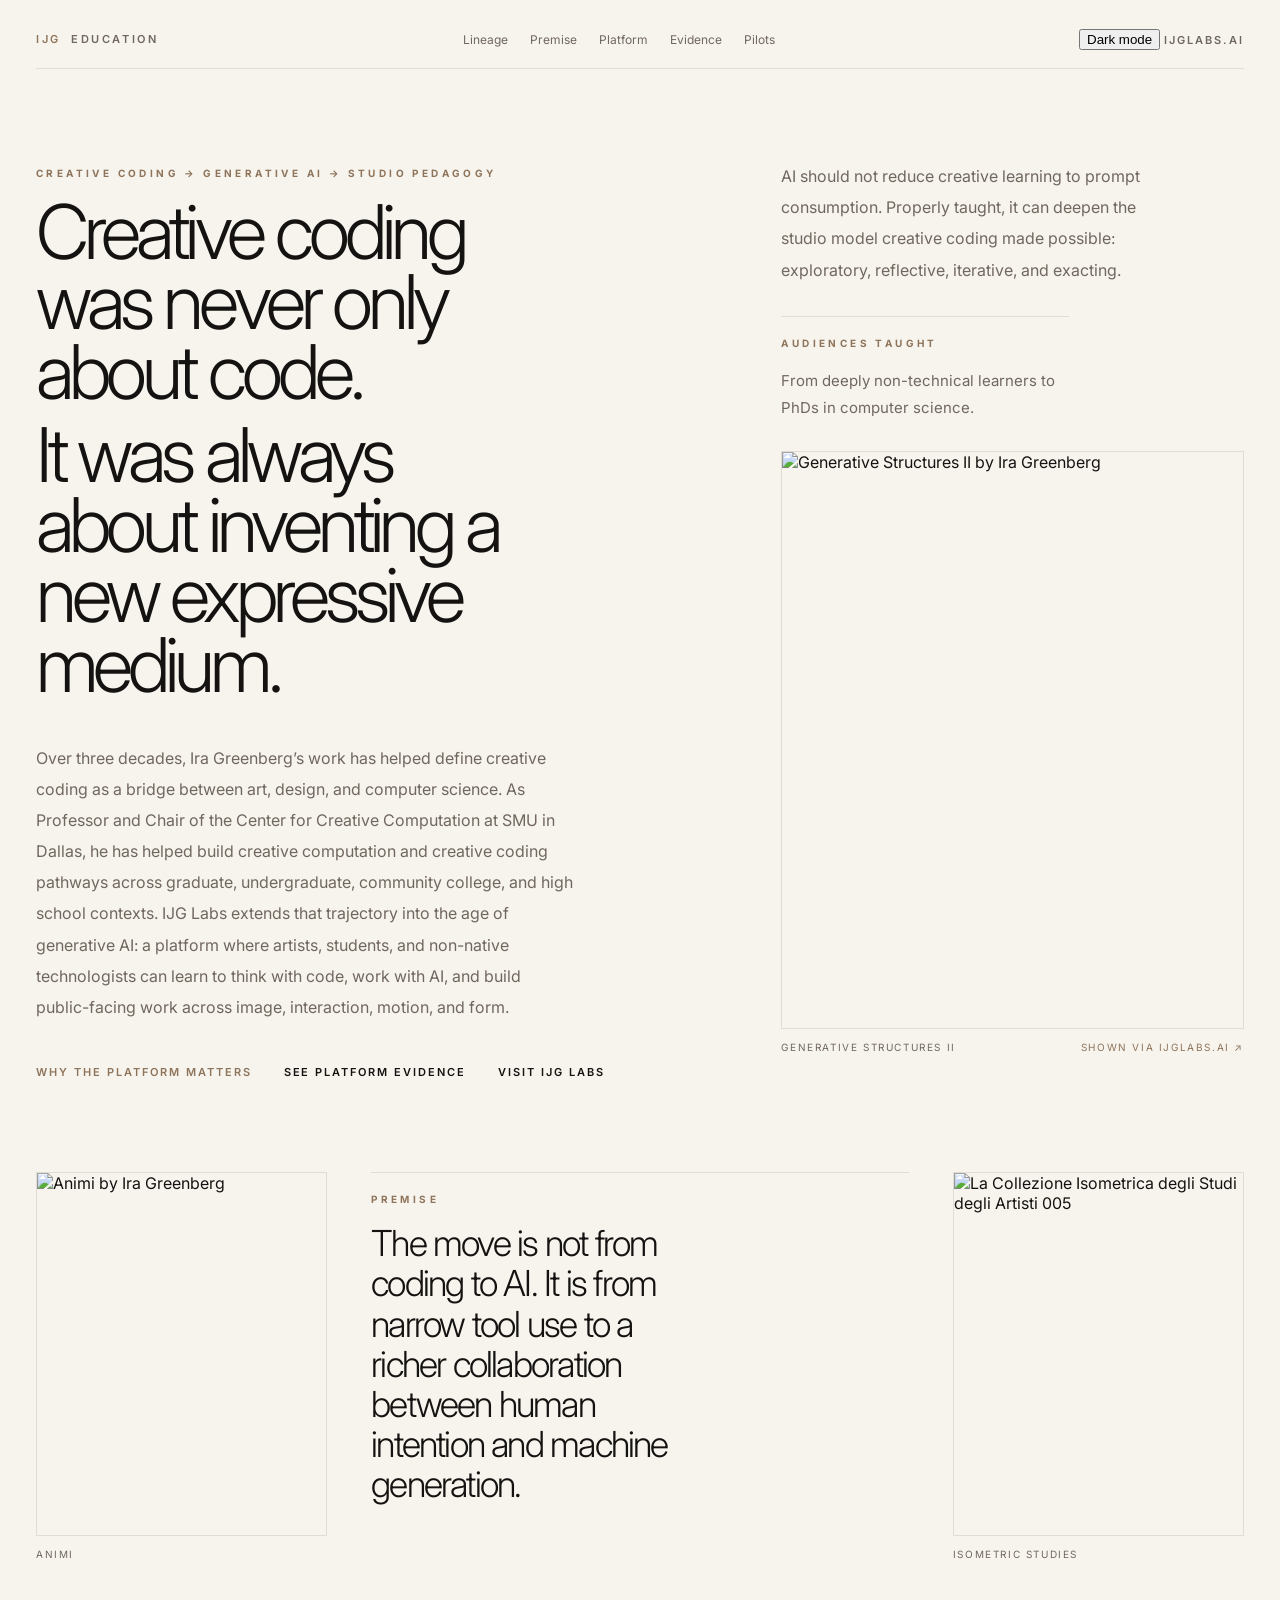
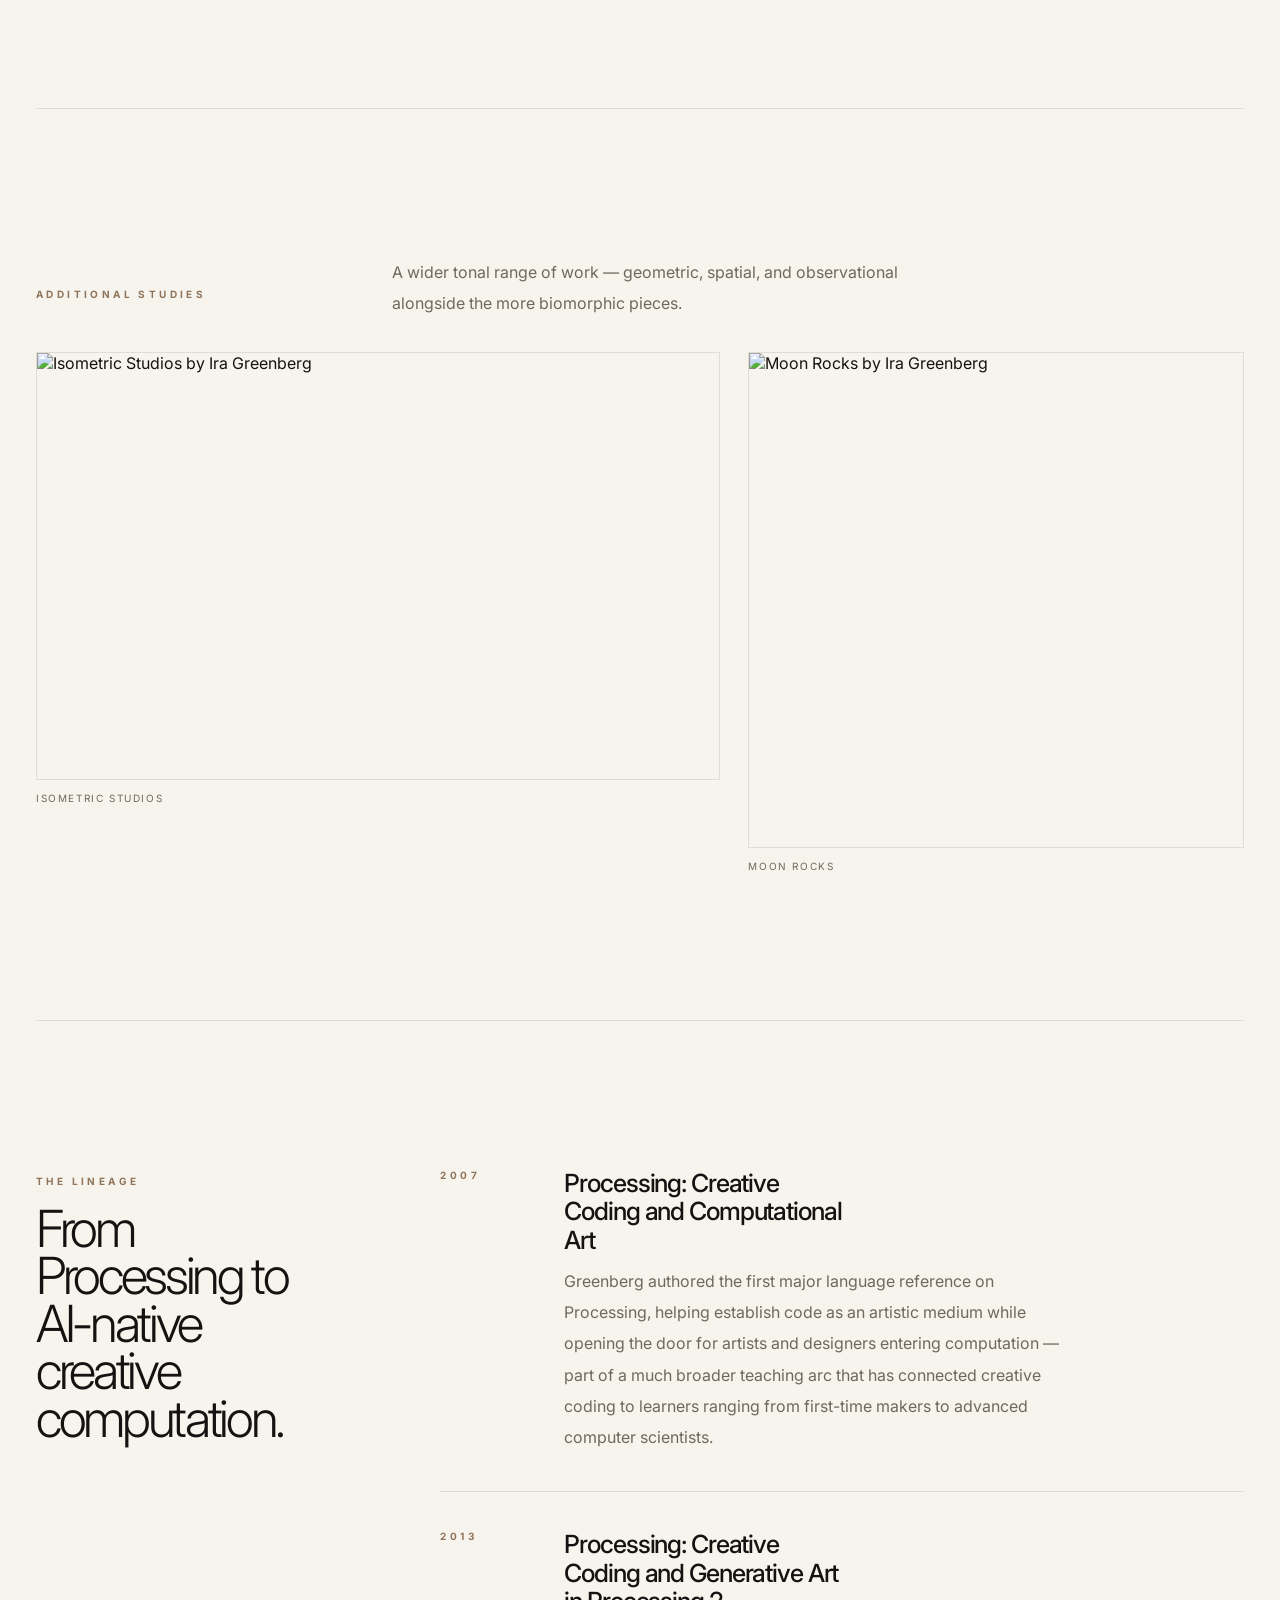
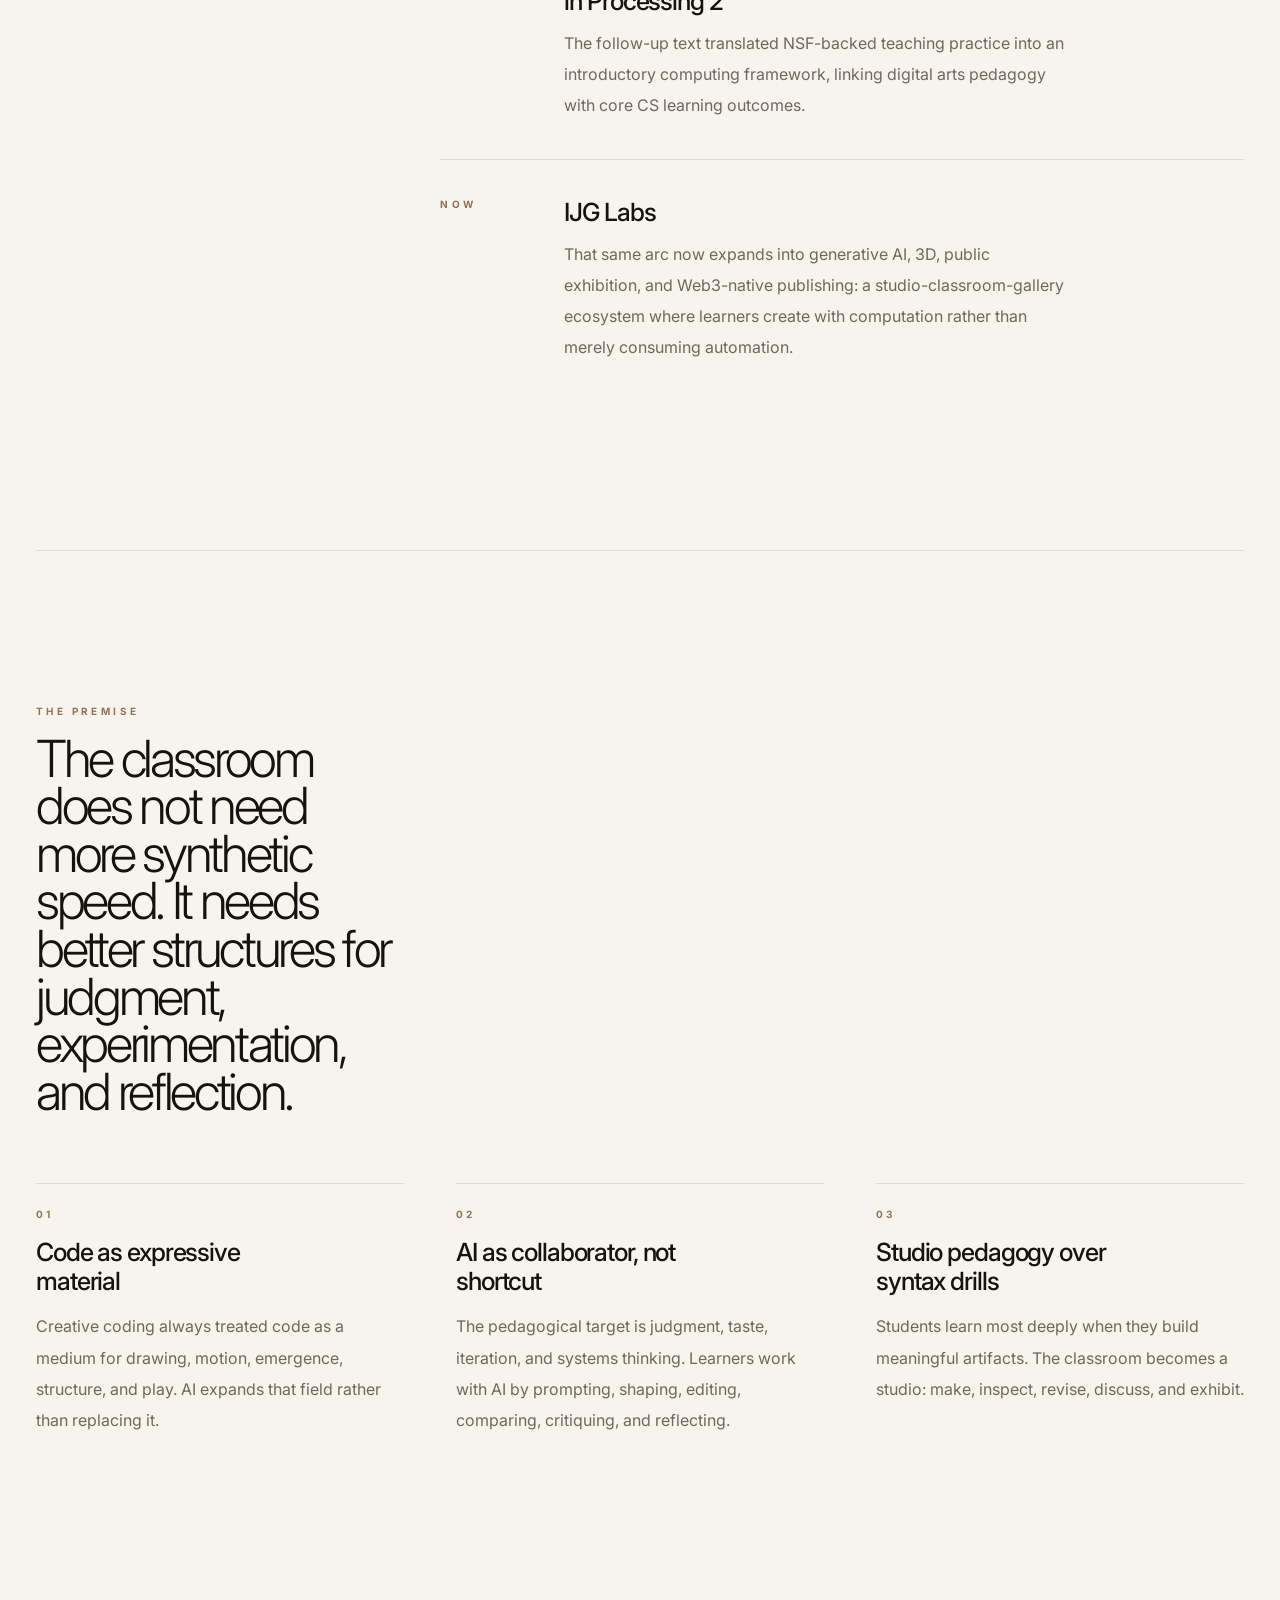
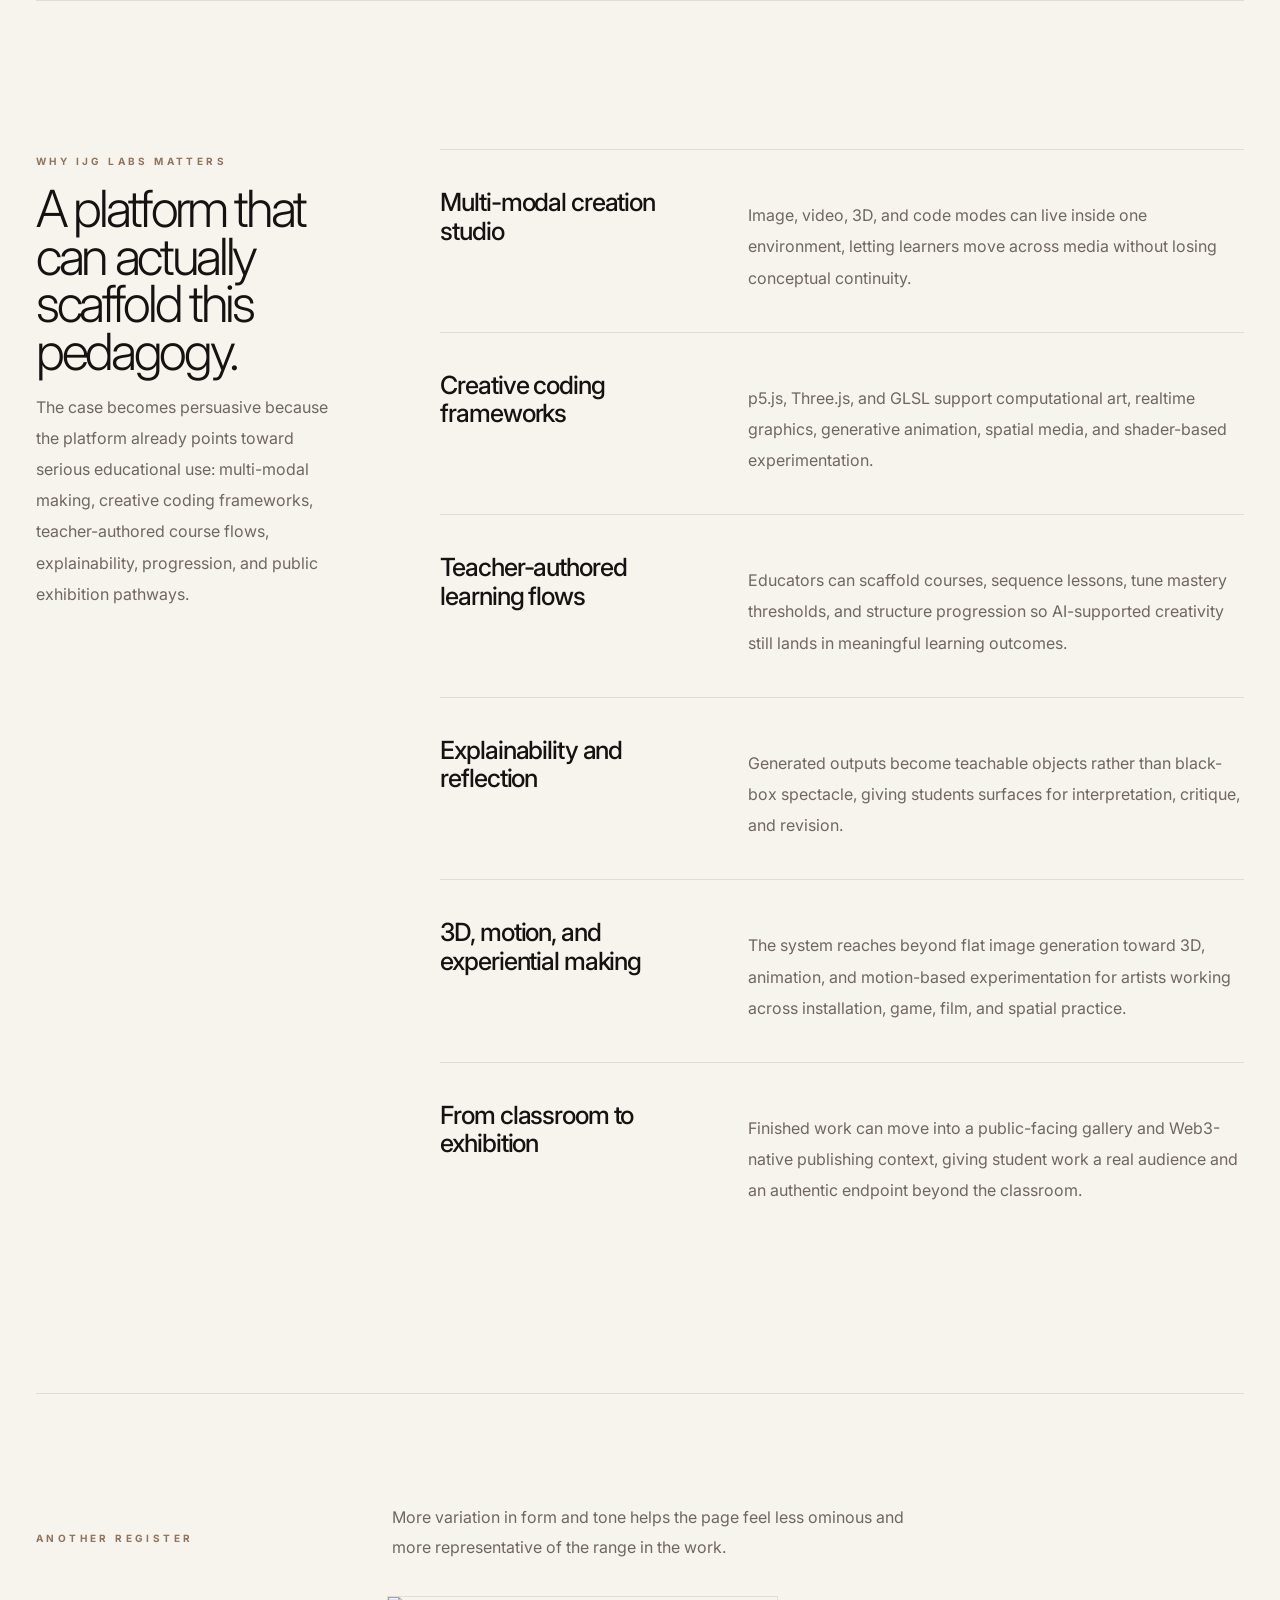
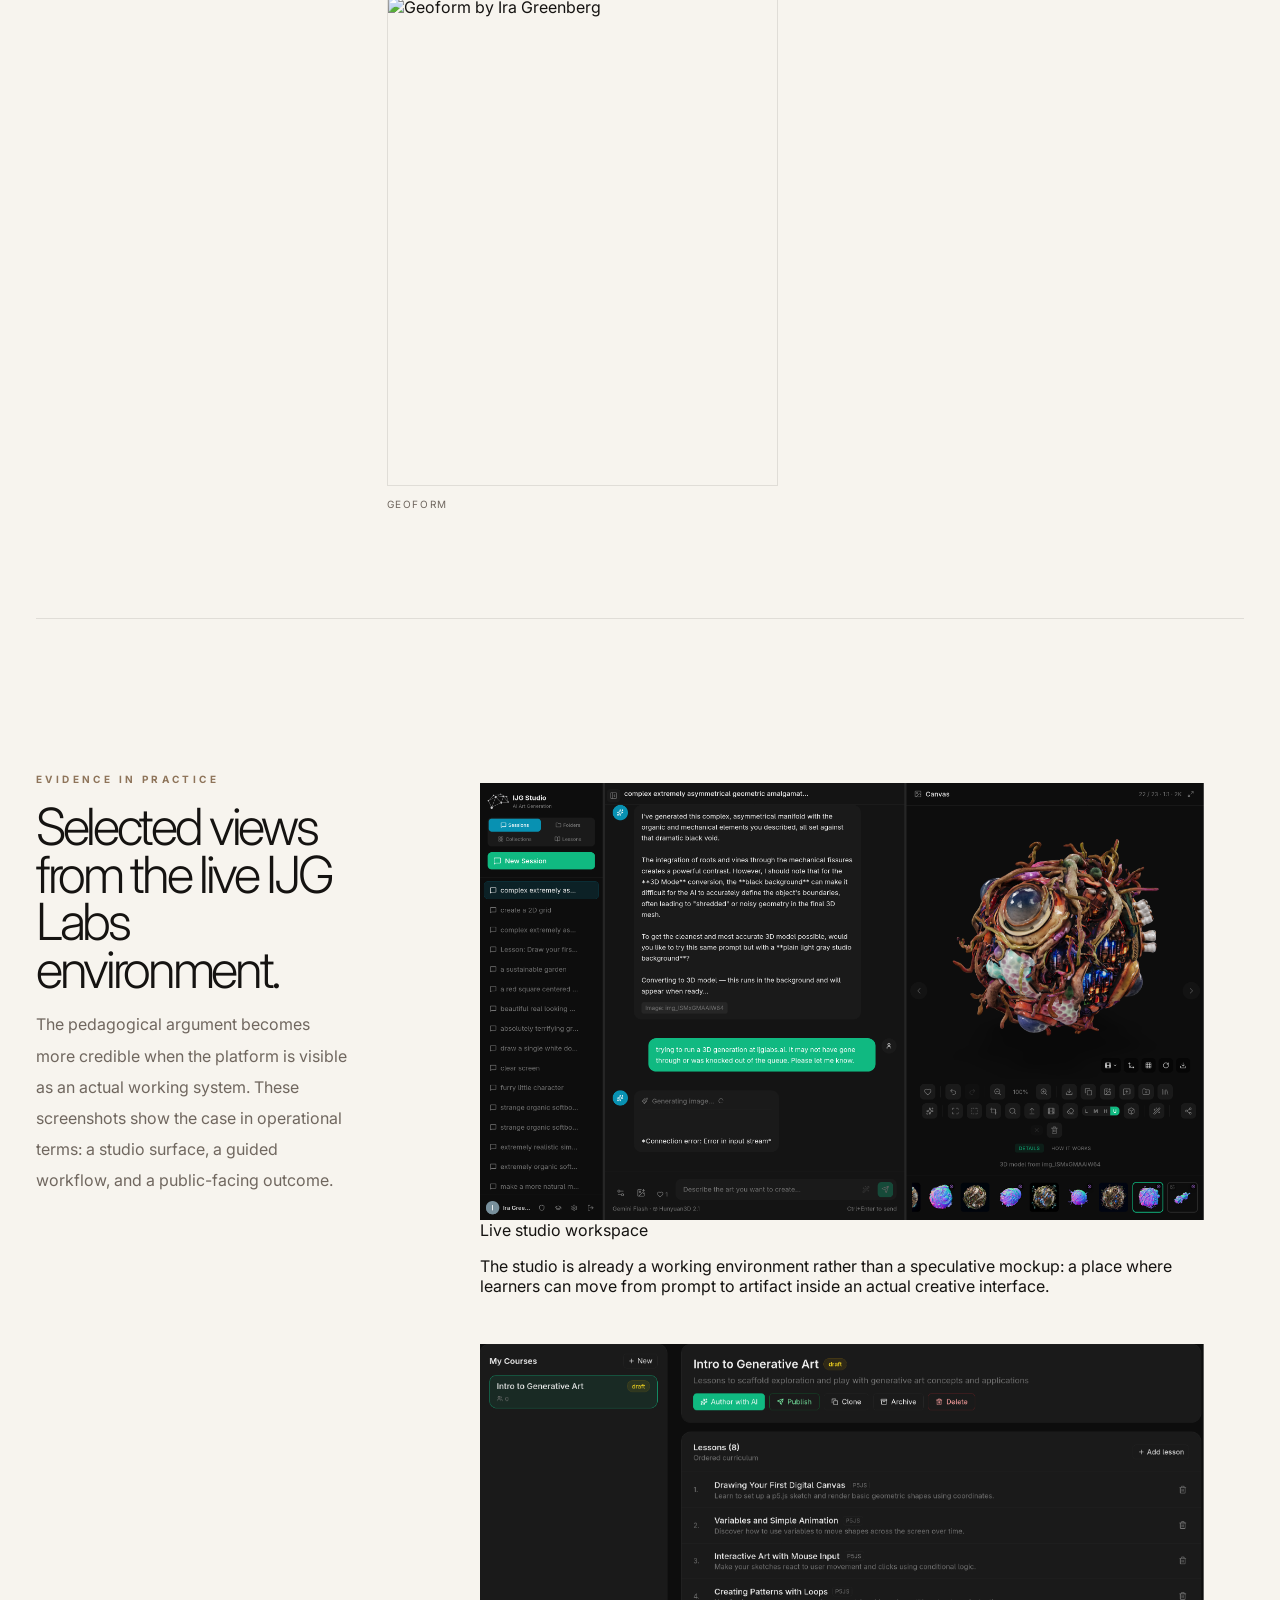
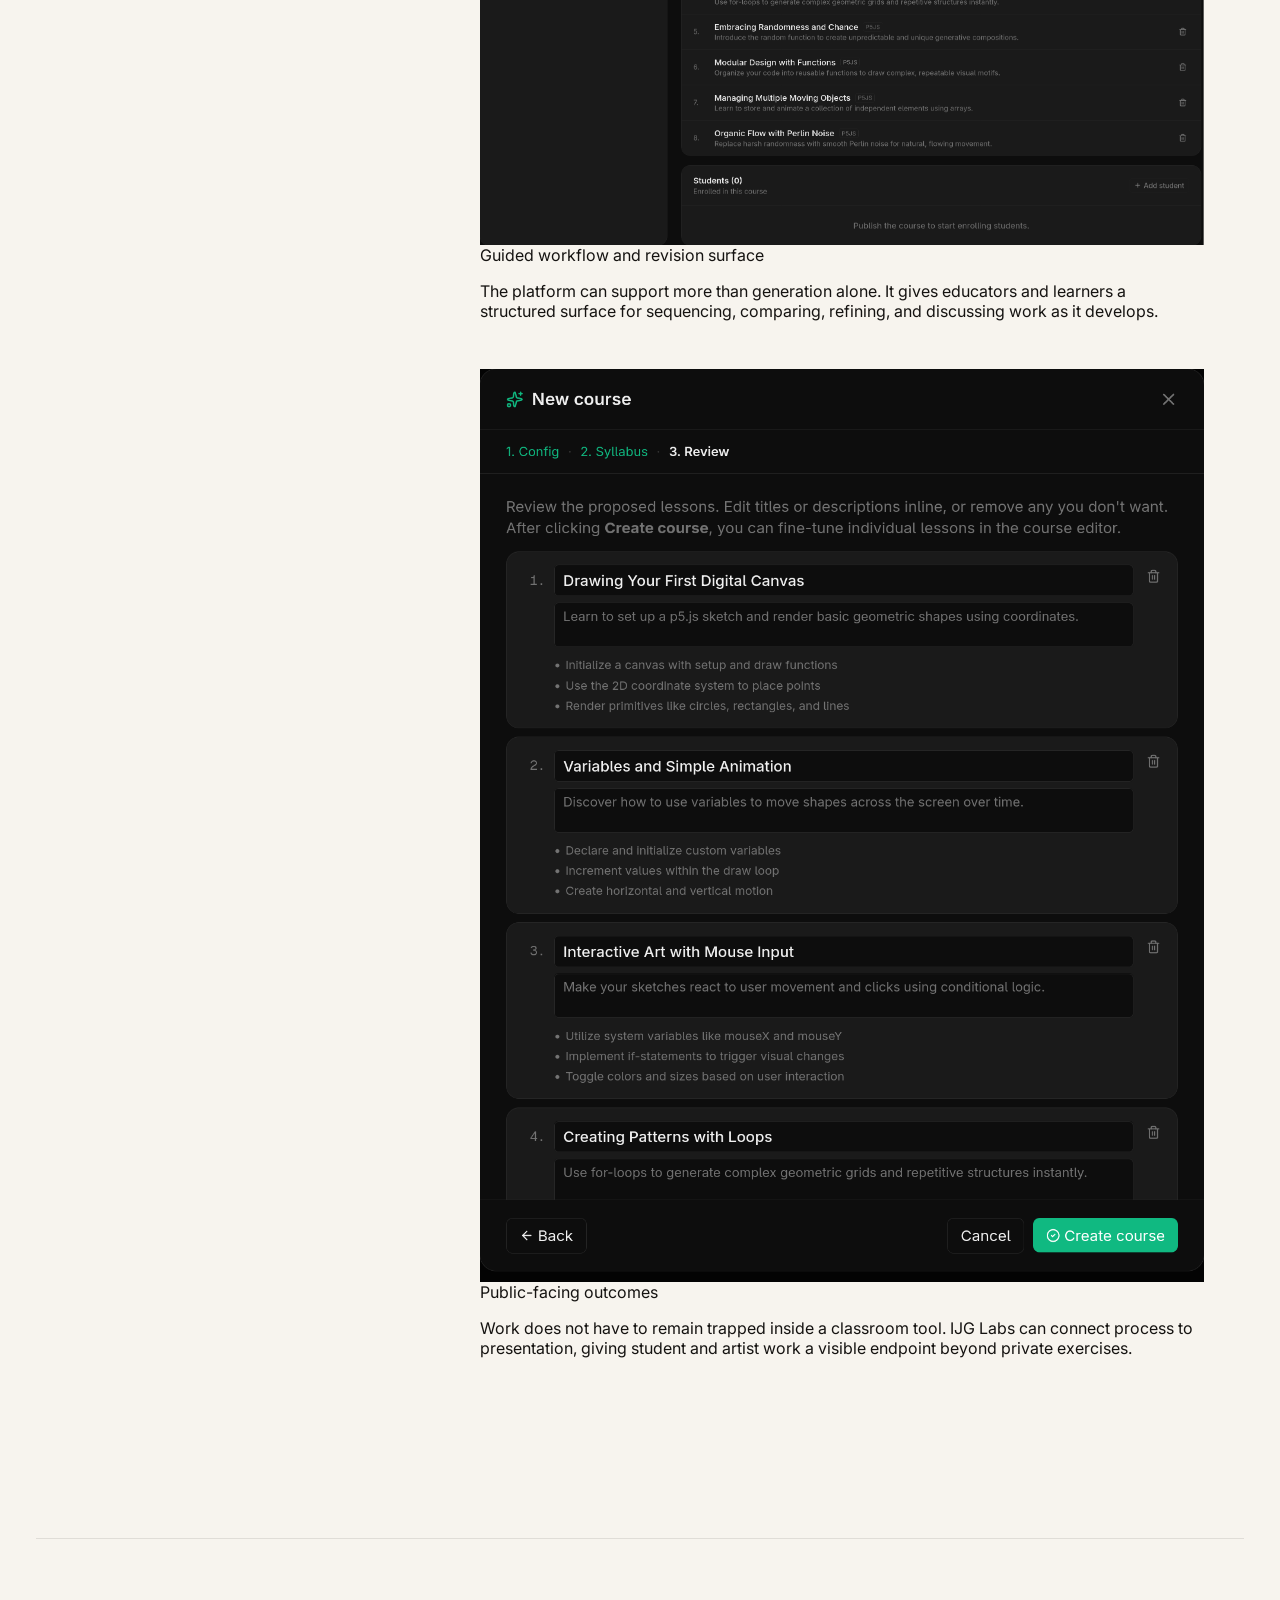
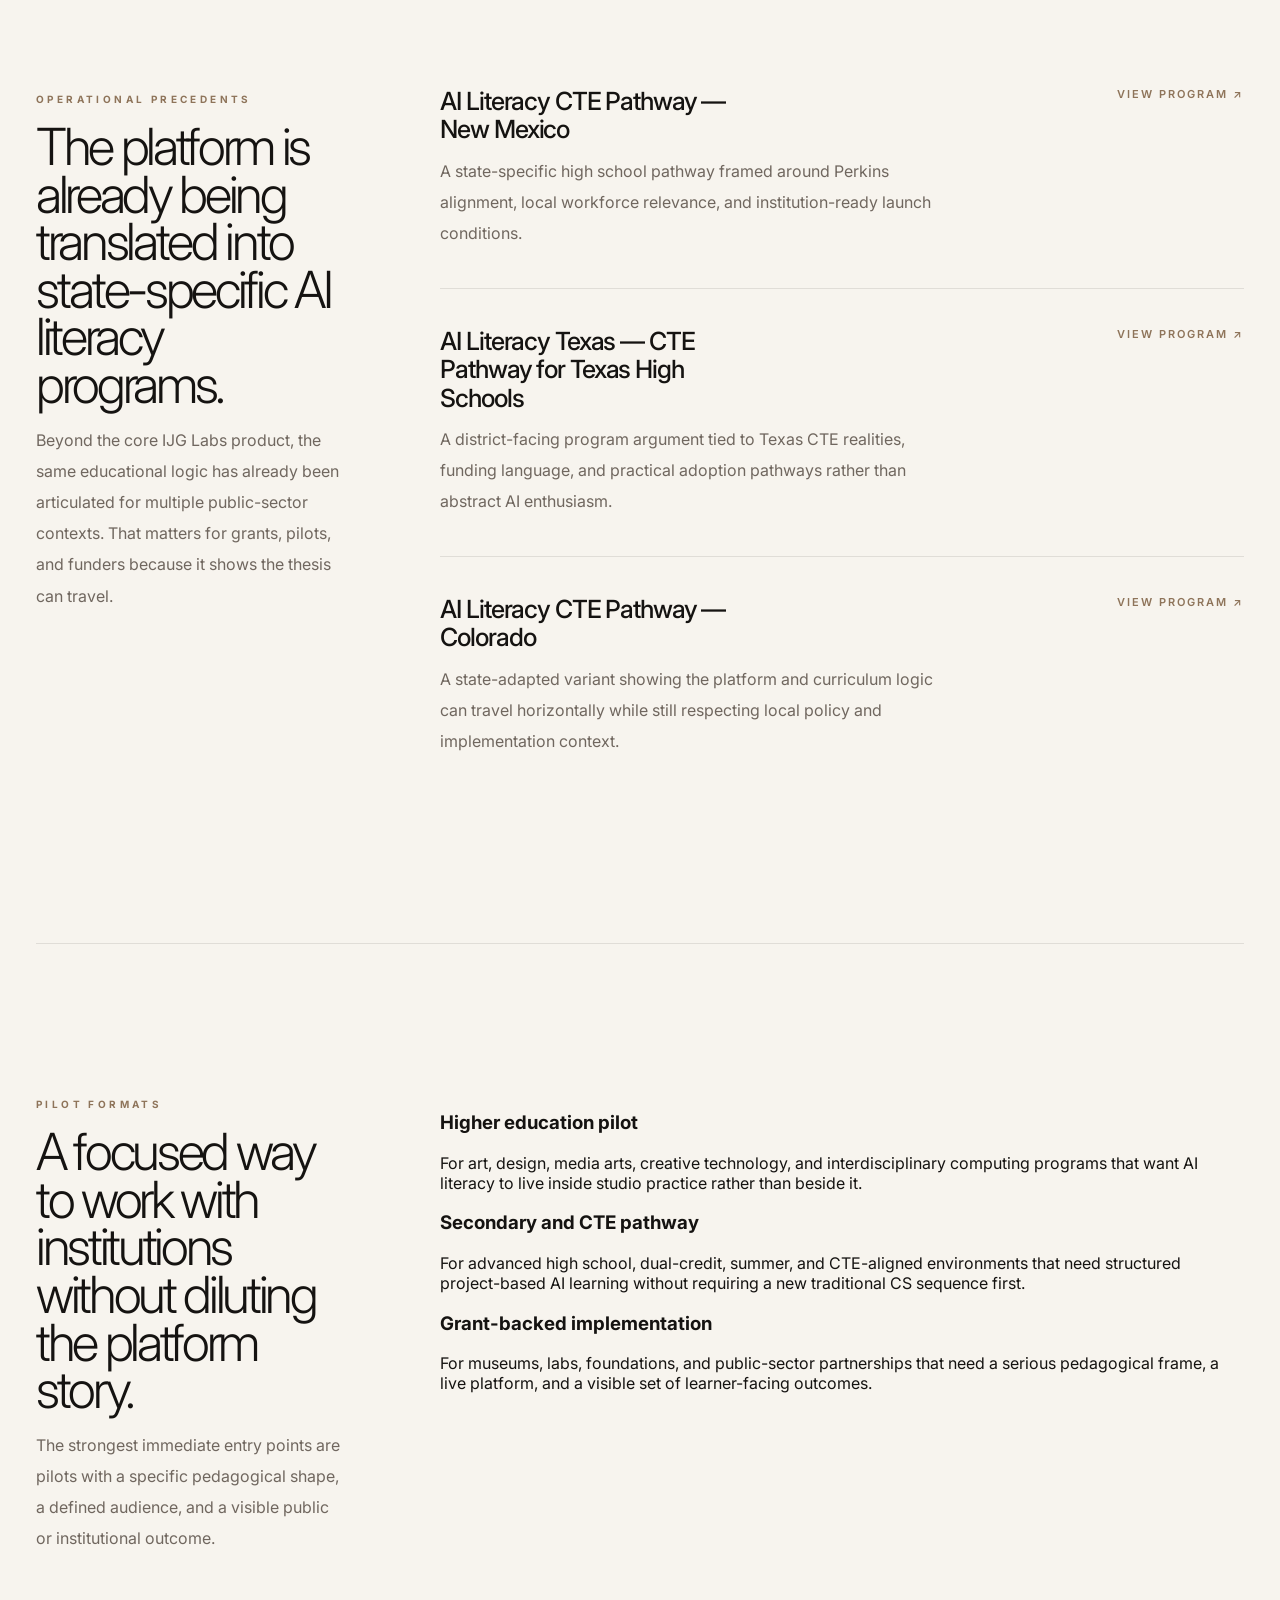
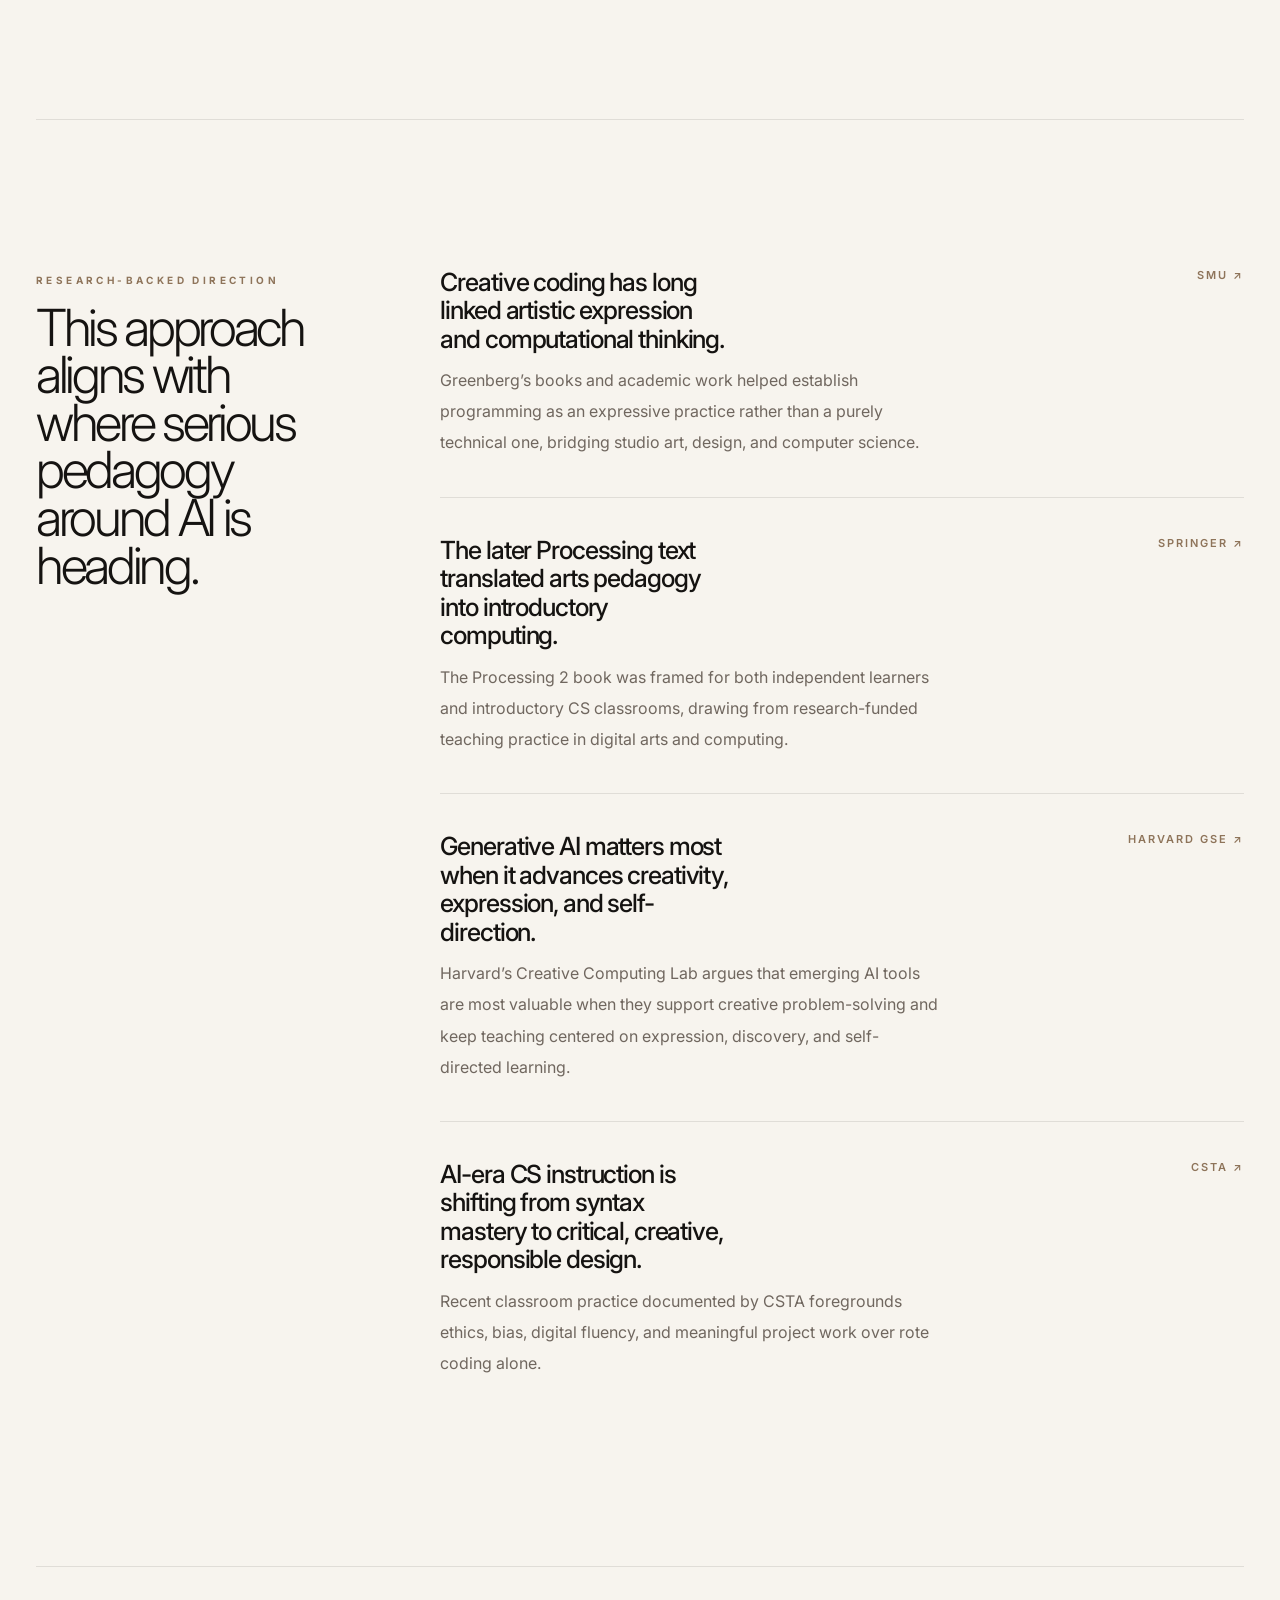
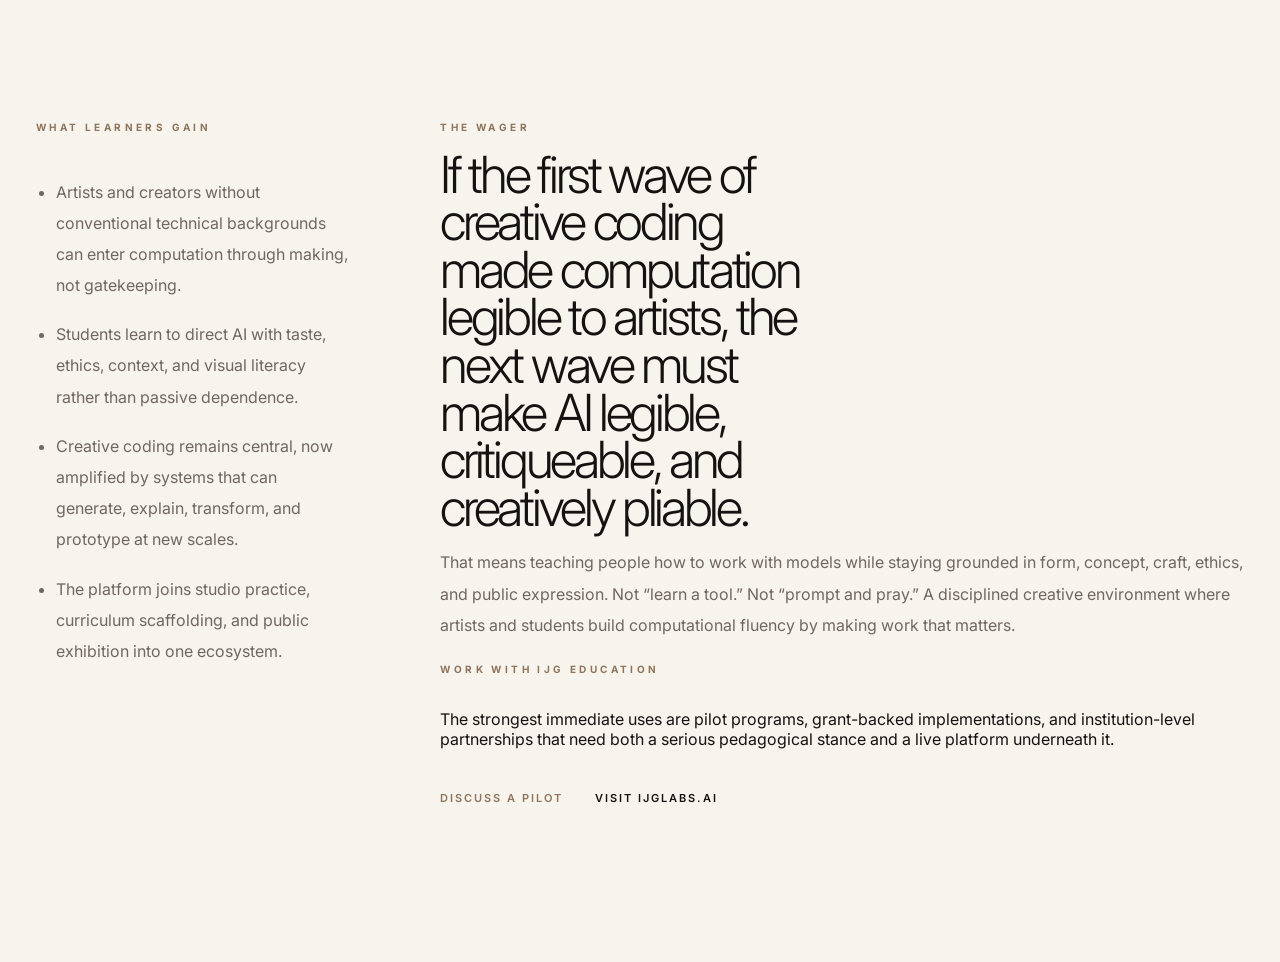
==== index.html @ 814e353b "Initial education site import" ====
<!DOCTYPE html>
<html lang="en">
  <head>
    <meta charset="UTF-8" />
    <meta name="viewport" content="width=device-width, initial-scale=1.0" />
    <title>Creative Coding, AI, and the Next Studio Classroom</title>
    <meta
      name="description"
      content="A standalone site on Ira Greenberg's creative coding lineage, generative AI pedagogy, and the IJG Labs platform for experiential creative learning."
    />
    <link rel="preconnect" href="https://fonts.googleapis.com" />
    <link rel="preconnect" href="https://fonts.gstatic.com" crossorigin />
    <link href="https://fonts.googleapis.com/css2?family=Inter:wght@300;400;500;600&display=swap" rel="stylesheet" />
    <link rel="icon" type="image/svg+xml" href="./favicon.svg" />
    <link rel="stylesheet" href="./styles.css" />
  </head>
  <body>
    <div class="frame">
      <header class="masthead" id="top">
        <a class="brand" href="#top">
          <span class="brand-mark">IJG</span>
          <span class="brand-text">Education</span>
        </a>
        <nav class="mastnav">
          <a href="#lineage">Lineage</a>
          <a href="#premise">Premise</a>
          <a href="#platform">Platform</a>
          <a href="#evidence">Evidence</a>
          <a href="#pilots">Pilots</a>
        </nav>
        <div class="masthead-actions">
          <button class="theme-toggle" type="button" aria-label="Switch to dark mode">Dark mode</button>
          <a class="nav-link" href="https://ijglabs.ai" target="_blank" rel="noreferrer">ijglabs.ai</a>
        </div>
      </header>

      <main>
        <section class="hero section">
          <div class="hero-grid">
            <div class="hero-copy">
              <p class="kicker">Creative coding → generative AI → studio pedagogy</p>
              <h1>
                Creative coding was never only about code.
                <span>It was always about inventing a new expressive medium.</span>
              </h1>
              <p class="lede">
                Over three decades, Ira Greenberg’s work has helped define creative coding as a bridge between art,
                design, and computer science. As Professor and Chair of the Center for Creative Computation at SMU in
                Dallas, he has helped build creative computation and creative coding pathways across graduate,
                undergraduate, community college, and high school contexts. IJG Labs extends that trajectory into the age
                of generative AI: a platform where artists, students, and non-native technologists can learn to think
                with code, work with AI, and build public-facing work across image, interaction, motion, and form.
              </p>
              <div class="hero-actions">
                <a class="action-link action-primary" href="#platform">Why the platform matters</a>
                <a class="action-link" href="#evidence">See platform evidence</a>
                <a class="action-link" href="https://ijglabs.ai" target="_blank" rel="noreferrer">Visit IJG Labs</a>
              </div>
            </div>

            <aside class="hero-aside">
              <p class="aside-note">
                AI should not reduce creative learning to prompt consumption. Properly taught, it can deepen the studio
                model creative coding made possible: exploratory, reflective, iterative, and exacting.
              </p>
              <div class="audience-note">
                <span class="section-number">Audiences taught</span>
                <p>From deeply non-technical learners to PhDs in computer science.</p>
              </div>
              <figure class="feature-figure">
                <img src="https://ijglabs.ai/api/images/img_hQdMQ6AFIg8J?w=1400" alt="Generative Structures II by Ira Greenberg" />
                <figcaption>
                  <span>Generative Structures II</span>
                  <a href="https://ijglabs.ai" target="_blank" rel="noreferrer">shown via ijglabs.ai ↗</a>
                </figcaption>
              </figure>
            </aside>
          </div>

          <div class="hero-strip">
            <figure class="thumb-figure">
              <img src="https://ijglabs.ai/api/images/img_T3GT5fFpMtds?w=1200" alt="Animi by Ira Greenberg" />
              <figcaption>Animi</figcaption>
            </figure>
            <div class="thesis-card">
              <span class="section-number">Premise</span>
              <p>
                The move is not from coding to AI. It is from narrow tool use to a richer collaboration between human
                intention and machine generation.
              </p>
            </div>
            <figure class="thumb-figure">
              <img src="https://ijglabs.ai/api/images/img_8lQyg74a7LMN?w=1200" alt="La Collezione Isometrica degli Studi degli Artisti 005" />
              <figcaption>Isometric Studies</figcaption>
            </figure>
          </div>
        </section>

        <section class="section section-rule image-essay">
          <div class="image-essay-head">
            <p class="kicker">Additional studies</p>
            <p class="essay-note">A wider tonal range of work — geometric, spatial, and observational alongside the more biomorphic pieces.</p>
          </div>
          <div class="essay-grid essay-grid-two">
            <figure class="essay-figure essay-landscape">
              <img src="https://ijglabs.ai/api/images/img_DpDWGxlfxlRR?w=1600" alt="Isometric Studios by Ira Greenberg" />
              <figcaption>Isometric Studios</figcaption>
            </figure>
            <figure class="essay-figure essay-square">
              <img src="https://ijglabs.ai/api/images/img_0N3Qy6LWB5d8?w=1200" alt="Moon Rocks by Ira Greenberg" />
              <figcaption>Moon Rocks</figcaption>
            </figure>
          </div>
        </section>

        <section id="lineage" class="section section-rule editorial-grid">
          <div class="section-head">
            <p class="kicker">The lineage</p>
            <h2>From Processing to AI-native creative computation.</h2>
          </div>
          <div class="content-flow">
            <article class="editorial-row">
              <span class="section-number">2007</span>
              <div>
                <h3>Processing: Creative Coding and Computational Art</h3>
                <p>
                  Greenberg authored the first major language reference on Processing, helping establish code as an
                  artistic medium while opening the door for artists and designers entering computation — part of a much
                  broader teaching arc that has connected creative coding to learners ranging from first-time makers to
                  advanced computer scientists.
                </p>
              </div>
            </article>
            <article class="editorial-row">
              <span class="section-number">2013</span>
              <div>
                <h3>Processing: Creative Coding and Generative Art in Processing 2</h3>
                <p>
                  The follow-up text translated NSF-backed teaching practice into an introductory computing framework,
                  linking digital arts pedagogy with core CS learning outcomes.
                </p>
              </div>
            </article>
            <article class="editorial-row">
              <span class="section-number">Now</span>
              <div>
                <h3>IJG Labs</h3>
                <p>
                  That same arc now expands into generative AI, 3D, public exhibition, and Web3-native publishing: a
                  studio-classroom-gallery ecosystem where learners create with computation rather than merely consuming
                  automation.
                </p>
              </div>
            </article>
          </div>
        </section>

        <section id="premise" class="section section-rule">
          <div class="wide-head">
            <p class="kicker">The premise</p>
            <h2>
              The classroom does not need more synthetic speed. It needs better structures for judgment,
              experimentation, and reflection.
            </h2>
          </div>
          <div class="principles-grid">
            <article>
              <span class="section-number">01</span>
              <h3>Code as expressive material</h3>
              <p>
                Creative coding always treated code as a medium for drawing, motion, emergence, structure, and play. AI
                expands that field rather than replacing it.
              </p>
            </article>
            <article>
              <span class="section-number">02</span>
              <h3>AI as collaborator, not shortcut</h3>
              <p>
                The pedagogical target is judgment, taste, iteration, and systems thinking. Learners work with AI by
                prompting, shaping, editing, comparing, critiquing, and reflecting.
              </p>
            </article>
            <article>
              <span class="section-number">03</span>
              <h3>Studio pedagogy over syntax drills</h3>
              <p>
                Students learn most deeply when they build meaningful artifacts. The classroom becomes a studio: make,
                inspect, revise, discuss, and exhibit.
              </p>
            </article>
          </div>
        </section>

        <section id="platform" class="section section-rule editorial-grid">
          <div class="section-head">
            <p class="kicker">Why IJG Labs matters</p>
            <h2>A platform that can actually scaffold this pedagogy.</h2>
            <p class="supporting-copy">
              The case becomes persuasive because the platform already points toward serious educational use: multi-modal
              making, creative coding frameworks, teacher-authored course flows, explainability, progression, and public
              exhibition pathways.
            </p>
          </div>
          <div class="content-flow">
            <article class="capability-row">
              <h3>Multi-modal creation studio</h3>
              <p>Image, video, 3D, and code modes can live inside one environment, letting learners move across media without losing conceptual continuity.</p>
            </article>
            <article class="capability-row">
              <h3>Creative coding frameworks</h3>
              <p>p5.js, Three.js, and GLSL support computational art, realtime graphics, generative animation, spatial media, and shader-based experimentation.</p>
            </article>
            <article class="capability-row">
              <h3>Teacher-authored learning flows</h3>
              <p>Educators can scaffold courses, sequence lessons, tune mastery thresholds, and structure progression so AI-supported creativity still lands in meaningful learning outcomes.</p>
            </article>
            <article class="capability-row">
              <h3>Explainability and reflection</h3>
              <p>Generated outputs become teachable objects rather than black-box spectacle, giving students surfaces for interpretation, critique, and revision.</p>
            </article>
            <article class="capability-row">
              <h3>3D, motion, and experiential making</h3>
              <p>The system reaches beyond flat image generation toward 3D, animation, and motion-based experimentation for artists working across installation, game, film, and spatial practice.</p>
            </article>
            <article class="capability-row">
              <h3>From classroom to exhibition</h3>
              <p>Finished work can move into a public-facing gallery and Web3-native publishing context, giving student work a real audience and an authentic endpoint beyond the classroom.</p>
            </article>
          </div>
        </section>

        <section class="section section-rule image-essay image-essay-secondary">
          <div class="image-essay-head">
            <p class="kicker">Another register</p>
            <p class="essay-note">More variation in form and tone helps the page feel less ominous and more representative of the range in the work.</p>
          </div>
          <div class="essay-grid essay-grid-single-offset">
            <figure class="essay-figure essay-portrait">
              <img src="https://ijglabs.ai/api/images/img_4w-dvSKJXq-T?w=1200" alt="Geoform by Ira Greenberg" />
              <figcaption>Geoform</figcaption>
            </figure>
          </div>
        </section>

        <section id="evidence" class="section section-rule editorial-grid proof-grid">
          <div class="section-head">
            <p class="kicker">Evidence in practice</p>
            <h2>Selected views from the live IJG Labs environment.</h2>
            <p class="supporting-copy">
              The pedagogical argument becomes more credible when the platform is visible as an actual working system.
              These screenshots show the case in operational terms: a studio surface, a guided workflow, and a
              public-facing outcome.
            </p>
          </div>
          <div class="content-flow proof-flow">
            <figure class="proof-card">
              <img src="./education-proof/studio-workspace.png" alt="IJG Labs studio workspace screenshot" />
              <figcaption>
                <span>Live studio workspace</span>
                <p>The studio is already a working environment rather than a speculative mockup: a place where learners can move from prompt to artifact inside an actual creative interface.</p>
              </figcaption>
            </figure>
            <figure class="proof-card">
              <img src="./education-proof/guided-workflow.png" alt="IJG Labs guided workflow screenshot" />
              <figcaption>
                <span>Guided workflow and revision surface</span>
                <p>The platform can support more than generation alone. It gives educators and learners a structured surface for sequencing, comparing, refining, and discussing work as it develops.</p>
              </figcaption>
            </figure>
            <figure class="proof-card">
              <img src="./education-proof/public-outcomes.png" alt="IJG Labs public-facing outcomes screenshot" />
              <figcaption>
                <span>Public-facing outcomes</span>
                <p>Work does not have to remain trapped inside a classroom tool. IJG Labs can connect process to presentation, giving student and artist work a visible endpoint beyond private exercises.</p>
              </figcaption>
            </figure>
          </div>
        </section>

        <section class="section section-rule editorial-grid">
          <div class="section-head">
            <p class="kicker">Operational precedents</p>
            <h2>The platform is already being translated into state-specific AI literacy programs.</h2>
            <p class="supporting-copy">
              Beyond the core IJG Labs product, the same educational logic has already been articulated for multiple public-sector contexts. That matters for grants, pilots, and funders because it shows the thesis can travel.
            </p>
          </div>
          <div class="content-flow">
            <article class="evidence-row">
              <div>
                <h3>AI Literacy CTE Pathway — New Mexico</h3>
                <p>A state-specific high school pathway framed around Perkins alignment, local workforce relevance, and institution-ready launch conditions.</p>
              </div>
              <a href="https://ai-literacy.gogentic.ai/" target="_blank" rel="noreferrer">View program ↗</a>
            </article>
            <article class="evidence-row">
              <div>
                <h3>AI Literacy Texas — CTE Pathway for Texas High Schools</h3>
                <p>A district-facing program argument tied to Texas CTE realities, funding language, and practical adoption pathways rather than abstract AI enthusiasm.</p>
              </div>
              <a href="https://ai-literacy-tx.gogentic.ai/" target="_blank" rel="noreferrer">View program ↗</a>
            </article>
            <article class="evidence-row">
              <div>
                <h3>AI Literacy CTE Pathway — Colorado</h3>
                <p>A state-adapted variant showing the platform and curriculum logic can travel horizontally while still respecting local policy and implementation context.</p>
              </div>
              <a href="https://ai-literacy-co.gogentic.ai/" target="_blank" rel="noreferrer">View program ↗</a>
            </article>
          </div>
        </section>

        <section id="pilots" class="section section-rule editorial-grid pilot-grid">
          <div class="section-head">
            <p class="kicker">Pilot formats</p>
            <h2>A focused way to work with institutions without diluting the platform story.</h2>
            <p class="supporting-copy">
              The strongest immediate entry points are pilots with a specific pedagogical shape, a defined audience, and a visible public or institutional outcome.
            </p>
          </div>
          <div class="pilot-cards">
            <article class="pilot-card">
              <h3>Higher education pilot</h3>
              <p>For art, design, media arts, creative technology, and interdisciplinary computing programs that want AI literacy to live inside studio practice rather than beside it.</p>
            </article>
            <article class="pilot-card">
              <h3>Secondary and CTE pathway</h3>
              <p>For advanced high school, dual-credit, summer, and CTE-aligned environments that need structured project-based AI learning without requiring a new traditional CS sequence first.</p>
            </article>
            <article class="pilot-card">
              <h3>Grant-backed implementation</h3>
              <p>For museums, labs, foundations, and public-sector partnerships that need a serious pedagogical frame, a live platform, and a visible set of learner-facing outcomes.</p>
            </article>
          </div>
        </section>

        <section class="section section-rule editorial-grid">
          <div class="section-head">
            <p class="kicker">Research-backed direction</p>
            <h2>This approach aligns with where serious pedagogy around AI is heading.</h2>
          </div>
          <div class="content-flow">
            <article class="evidence-row">
              <div>
                <h3>Creative coding has long linked artistic expression and computational thinking.</h3>
                <p>
                  Greenberg’s books and academic work helped establish programming as an expressive practice rather than a
                  purely technical one, bridging studio art, design, and computer science.
                </p>
              </div>
              <a href="https://www.smu.edu/meadows/areasofstudy/creativecomputation/faculty/greenbergira" target="_blank" rel="noreferrer">SMU ↗</a>
            </article>
            <article class="evidence-row">
              <div>
                <h3>The later Processing text translated arts pedagogy into introductory computing.</h3>
                <p>
                  The Processing 2 book was framed for both independent learners and introductory CS classrooms, drawing
                  from research-funded teaching practice in digital arts and computing.
                </p>
              </div>
              <a href="https://link.springer.com/book/10.1007/978-1-4302-4465-3" target="_blank" rel="noreferrer">Springer ↗</a>
            </article>
            <article class="evidence-row">
              <div>
                <h3>Generative AI matters most when it advances creativity, expression, and self-direction.</h3>
                <p>
                  Harvard’s Creative Computing Lab argues that emerging AI tools are most valuable when they support
                  creative problem-solving and keep teaching centered on expression, discovery, and self-directed learning.
                </p>
              </div>
              <a href="https://www.gse.harvard.edu/ideas/usable-knowledge/24/10/how-generative-ai-can-support-professional-learning-teachers" target="_blank" rel="noreferrer">Harvard GSE ↗</a>
            </article>
            <article class="evidence-row">
              <div>
                <h3>AI-era CS instruction is shifting from syntax mastery to critical, creative, responsible design.</h3>
                <p>
                  Recent classroom practice documented by CSTA foregrounds ethics, bias, digital fluency, and meaningful
                  project work over rote coding alone.
                </p>
              </div>
              <a href="https://csteachers.org/teaching-k12-computer-science-in-the-age-of-ai-how-i-reimagined-and-restructured-cs-instruction-in-my-classroom/" target="_blank" rel="noreferrer">CSTA ↗</a>
            </article>
          </div>
        </section>

        <section class="section section-rule closing-grid">
          <div>
            <p class="kicker">What learners gain</p>
            <ul class="outcomes-list">
              <li>Artists and creators without conventional technical backgrounds can enter computation through making, not gatekeeping.</li>
              <li>Students learn to direct AI with taste, ethics, context, and visual literacy rather than passive dependence.</li>
              <li>Creative coding remains central, now amplified by systems that can generate, explain, transform, and prototype at new scales.</li>
              <li>The platform joins studio practice, curriculum scaffolding, and public exhibition into one ecosystem.</li>
            </ul>
          </div>
          <div>
            <p class="kicker">The wager</p>
            <h2>
              If the first wave of creative coding made computation legible to artists, the next wave must make AI
              legible, critiqueable, and creatively pliable.
            </h2>
            <p class="supporting-copy">
              That means teaching people how to work with models while staying grounded in form, concept, craft, ethics,
              and public expression. Not “learn a tool.” Not “prompt and pray.” A disciplined creative environment where
              artists and students build computational fluency by making work that matters.
            </p>
            <div class="cta-panel">
              <span class="section-number">Work with IJG Education</span>
              <p>
                The strongest immediate uses are pilot programs, grant-backed implementations, and institution-level
                partnerships that need both a serious pedagogical stance and a live platform underneath it.
              </p>
              <div class="hero-actions">
                <a class="action-link action-primary" href="mailto:ira@gogentic.ai?subject=IJG%20Education%20pilot%20conversation">Discuss a pilot</a>
                <a class="action-link" href="https://ijglabs.ai" target="_blank" rel="noreferrer">Visit ijglabs.ai</a>
              </div>
            </div>
          </div>
        </section>
      </main>
    </div>

    <script src="./app.js"></script>
  </body>
</html>
---- styles.css ----
:root {
  --bg: #f7f4ee;
  --surface: #fffdfa;
  --text: #151311;
  --muted: #70675f;
  --line: rgba(21, 19, 17, 0.1);
  --line-strong: rgba(21, 19, 17, 0.18);
  --accent: #8e745a;
  --max-width: 1500px;
}

* {
  box-sizing: border-box;
}

html {
  scroll-behavior: smooth;
}

body {
  margin: 0;
  min-height: 100vh;
  background: var(--bg);
  color: var(--text);
  font-family: 'Inter', system-ui, sans-serif;
  -webkit-font-smoothing: antialiased;
  text-rendering: optimizeLegibility;
}

a {
  color: inherit;
  text-decoration: none;
}

img {
  display: block;
  width: 100%;
}

.frame {
  width: min(var(--max-width), calc(100% - 72px));
  margin: 0 auto;
}

.masthead {
  position: sticky;
  top: 0;
  z-index: 30;
  display: grid;
  grid-template-columns: auto 1fr auto;
  align-items: center;
  gap: 24px;
  padding: 28px 0 18px;
  border-bottom: 1px solid var(--line);
  background: rgba(247, 244, 238, 0.96);
  backdrop-filter: blur(8px);
}

.masthead.is-scrolled {
  border-bottom-color: var(--line-strong);
}

.brand {
  display: inline-flex;
  align-items: baseline;
  gap: 10px;
  font-size: 11px;
  font-weight: 600;
  letter-spacing: 0.24em;
  text-transform: uppercase;
}

.brand-mark,
.kicker,
.section-number,
.action-primary,
.evidence-row a,
.feature-figure figcaption a {
  color: var(--accent);
}

.brand-text,
.mastnav,
.nav-link,
.feature-figure figcaption,
.thumb-figure figcaption {
  color: var(--muted);
}

.mastnav {
  display: flex;
  justify-content: center;
  gap: 22px;
  flex-wrap: wrap;
  font-size: 12px;
}

.mastnav a,
.nav-link,
.action-link,
.evidence-row a,
.feature-figure figcaption a {
  transition: color 140ms ease, border-color 140ms ease;
}

.mastnav a:hover,
.nav-link:hover,
.action-link:hover,
.evidence-row a:hover,
.feature-figure figcaption a:hover {
  color: var(--text);
}

.nav-link,
.action-link,
.evidence-row a {
  font-size: 11px;
  font-weight: 600;
  letter-spacing: 0.18em;
  text-transform: uppercase;
}

.section {
  padding: 148px 0;
}

.section-rule {
  border-top: 1px solid var(--line);
}

.hero {
  border-top: none;
  padding-top: 92px;
}

.hero-grid {
  display: grid;
  grid-template-columns: minmax(0, 0.86fr) minmax(300px, 0.64fr);
  gap: 124px;
  align-items: start;
}

.kicker,
.section-number {
  display: inline-block;
  margin: 0 0 18px;
  font-size: 10px;
  font-weight: 700;
  letter-spacing: 0.34em;
  text-transform: uppercase;
}

.hero h1,
.section-head h2,
.wide-head h2,
.closing-grid h2 {
  margin: 0;
  font-size: clamp(3.15rem, 5.9vw, 5.8rem);
  font-weight: 300;
  line-height: 0.93;
  letter-spacing: -0.065em;
  max-width: 11.5ch;
}

.section-head h2,
.wide-head h2,
.closing-grid h2 {
  max-width: 12ch;
  font-size: clamp(2.25rem, 4vw, 4rem);
}

.hero h1 span {
  display: block;
  margin-top: 12px;
}

.lede,
.aside-note,
.editorial-row p,
.principles-grid p,
.capability-row p,
.evidence-row p,
.supporting-copy,
.outcomes-list li {
  color: var(--muted);
  font-size: 16px;
  line-height: 1.95;
}

.lede {
  max-width: 54ch;
  margin: 42px 0 0;
}

.hero-actions {
  display: flex;
  gap: 32px;
  flex-wrap: wrap;
  margin-top: 42px;
}

.action-link {
  display: inline-flex;
  align-items: center;
  padding-bottom: 8px;
  border-bottom: 1px solid transparent;
}

.action-link:hover {
  border-bottom-color: var(--line-strong);
}

.hero-aside {
  display: grid;
  gap: 30px;
}

.aside-note {
  max-width: 24rem;
  margin: 0;
}

.audience-note {
  max-width: 18rem;
  padding-top: 14px;
  border-top: 1px solid var(--line);
}

.audience-note p {
  margin: 0;
  color: var(--muted);
  font-size: 15px;
  line-height: 1.8;
}

.feature-figure,
.thumb-figure {
  margin: 0;
}

.feature-figure img,
.thumb-figure img {
  border: 1px solid var(--line);
}

.feature-figure img {
  aspect-ratio: 4 / 5;
  object-fit: cover;
}

.feature-figure figcaption,
.thumb-figure figcaption {
  display: flex;
  justify-content: space-between;
  gap: 16px;
  align-items: center;
  padding-top: 12px;
  font-size: 10px;
  letter-spacing: 0.16em;
  text-transform: uppercase;
}

.thumb-figure img {
  aspect-ratio: 4 / 5;
  object-fit: cover;
}

.hero-strip {
  display: grid;
  grid-template-columns: minmax(0, 0.26fr) minmax(360px, 0.48fr) minmax(0, 0.26fr);
  gap: 44px;
  margin-top: 84px;
  align-items: start;
}

.thesis-card {
  padding-top: 14px;
  border-top: 1px solid var(--line);
}

.thesis-card p {
  margin: 0;
  max-width: 15ch;
  font-size: clamp(1.9rem, 2.8vw, 2.9rem);
  font-weight: 300;
  line-height: 1.12;
  letter-spacing: -0.05em;
}

.image-essay {
  display: grid;
  gap: 34px;
}

.image-essay-head {
  display: grid;
  grid-template-columns: minmax(220px, 0.28fr) minmax(0, 0.72fr);
  gap: 24px;
  align-items: end;
}

.essay-note {
  max-width: 52ch;
  margin: 0;
  color: var(--muted);
  font-size: 16px;
  line-height: 1.9;
}

.essay-grid {
  display: grid;
  grid-template-columns: minmax(0, 0.5fr) minmax(220px, 0.23fr) minmax(220px, 0.27fr);
  gap: 28px;
  align-items: start;
}

.essay-grid-two {
  grid-template-columns: minmax(0, 0.58fr) minmax(280px, 0.42fr);
}

.essay-grid-single-offset {
  grid-template-columns: minmax(0, 0.28fr) minmax(280px, 0.34fr) minmax(0, 0.38fr);
}

.image-essay-secondary {
  padding-top: 108px;
  padding-bottom: 108px;
}

.essay-grid-single-offset .essay-figure {
  grid-column: 2;
}

.essay-figure {
  margin: 0;
}

.essay-figure img {
  border: 1px solid var(--line);
  object-fit: cover;
}

.essay-landscape img {
  aspect-ratio: 16 / 10;
}

.essay-square img {
  aspect-ratio: 1 / 1;
}

.essay-portrait img {
  aspect-ratio: 4 / 5;
}

.essay-figure figcaption {
  padding-top: 12px;
  color: var(--muted);
  font-size: 10px;
  letter-spacing: 0.16em;
  text-transform: uppercase;
}

.editorial-grid,
.closing-grid {
  display: grid;
  grid-template-columns: minmax(220px, 0.28fr) minmax(0, 0.72fr);
  gap: 92px;
}

.section-head {
  position: sticky;
  top: 110px;
  align-self: start;
}

.content-flow {
  display: grid;
}

.editorial-row,
.capability-row,
.evidence-row {
  display: grid;
  gap: 18px 40px;
  padding: 38px 0;
  border-top: 1px solid var(--line);
}

.editorial-row:first-child,
.evidence-row:first-child {
  padding-top: 0;
  border-top: none;
}

.editorial-row {
  grid-template-columns: 84px minmax(0, 1fr);
}

.capability-row {
  grid-template-columns: minmax(220px, 0.35fr) minmax(0, 0.65fr);
}

.evidence-row {
  grid-template-columns: minmax(0, 1fr) auto;
}

.editorial-row h3,
.principles-grid h3,
.capability-row h3,
.evidence-row h3 {
  margin: 0;
  max-width: 18ch;
  font-size: 25px;
  font-weight: 500;
  line-height: 1.14;
  letter-spacing: -0.045em;
}

.editorial-row p,
.capability-row p,
.evidence-row p {
  margin: 12px 0 0;
  max-width: 50ch;
}

.wide-head {
  max-width: 1040px;
}

.principles-grid {
  display: grid;
  grid-template-columns: repeat(3, minmax(0, 1fr));
  gap: 52px;
  margin-top: 68px;
}

.principles-grid article {
  padding-top: 18px;
  border-top: 1px solid var(--line);
}

.outcomes-list {
  margin: 26px 0 0;
  padding-left: 20px;
  max-width: 46ch;
}

.outcomes-list li + li {
  margin-top: 18px;
}

@media (max-width: 1200px) {
  .hero-grid,
  .hero-strip,
  .image-essay-head,
  .essay-grid,
  .essay-grid-two,
  .essay-grid-single-offset,
  .editorial-grid,
  .closing-grid,
  .principles-grid,
  .capability-row,
  .evidence-row {
    grid-template-columns: 1fr;
  }

  .essay-grid-single-offset .essay-figure {
    grid-column: auto;
  }

  .section-head {
    position: static;
  }

  .feature-figure img {
    aspect-ratio: 16 / 11;
  }
}

@media (max-width: 860px) {
  .frame {
    width: min(var(--max-width), calc(100% - 28px));
  }

  .masthead {
    grid-template-columns: 1fr;
    justify-items: start;
    gap: 14px;
  }

  .mastnav {
    justify-content: flex-start;
    gap: 14px 18px;
  }

  .hero h1 {
    font-size: clamp(2.7rem, 11vw, 4.7rem);
  }

  .section-head h2,
  .wide-head h2,
  .closing-grid h2,
  .thesis-card p {
    font-size: clamp(2rem, 8vw, 3.2rem);
  }

  .editorial-row {
    grid-template-columns: 1fr;
  }

  .section {
    padding: 96px 0;
  }
}

@media (max-width: 560px) {
  .hero-actions {
    flex-direction: column;
    align-items: flex-start;
    gap: 14px;
  }
}
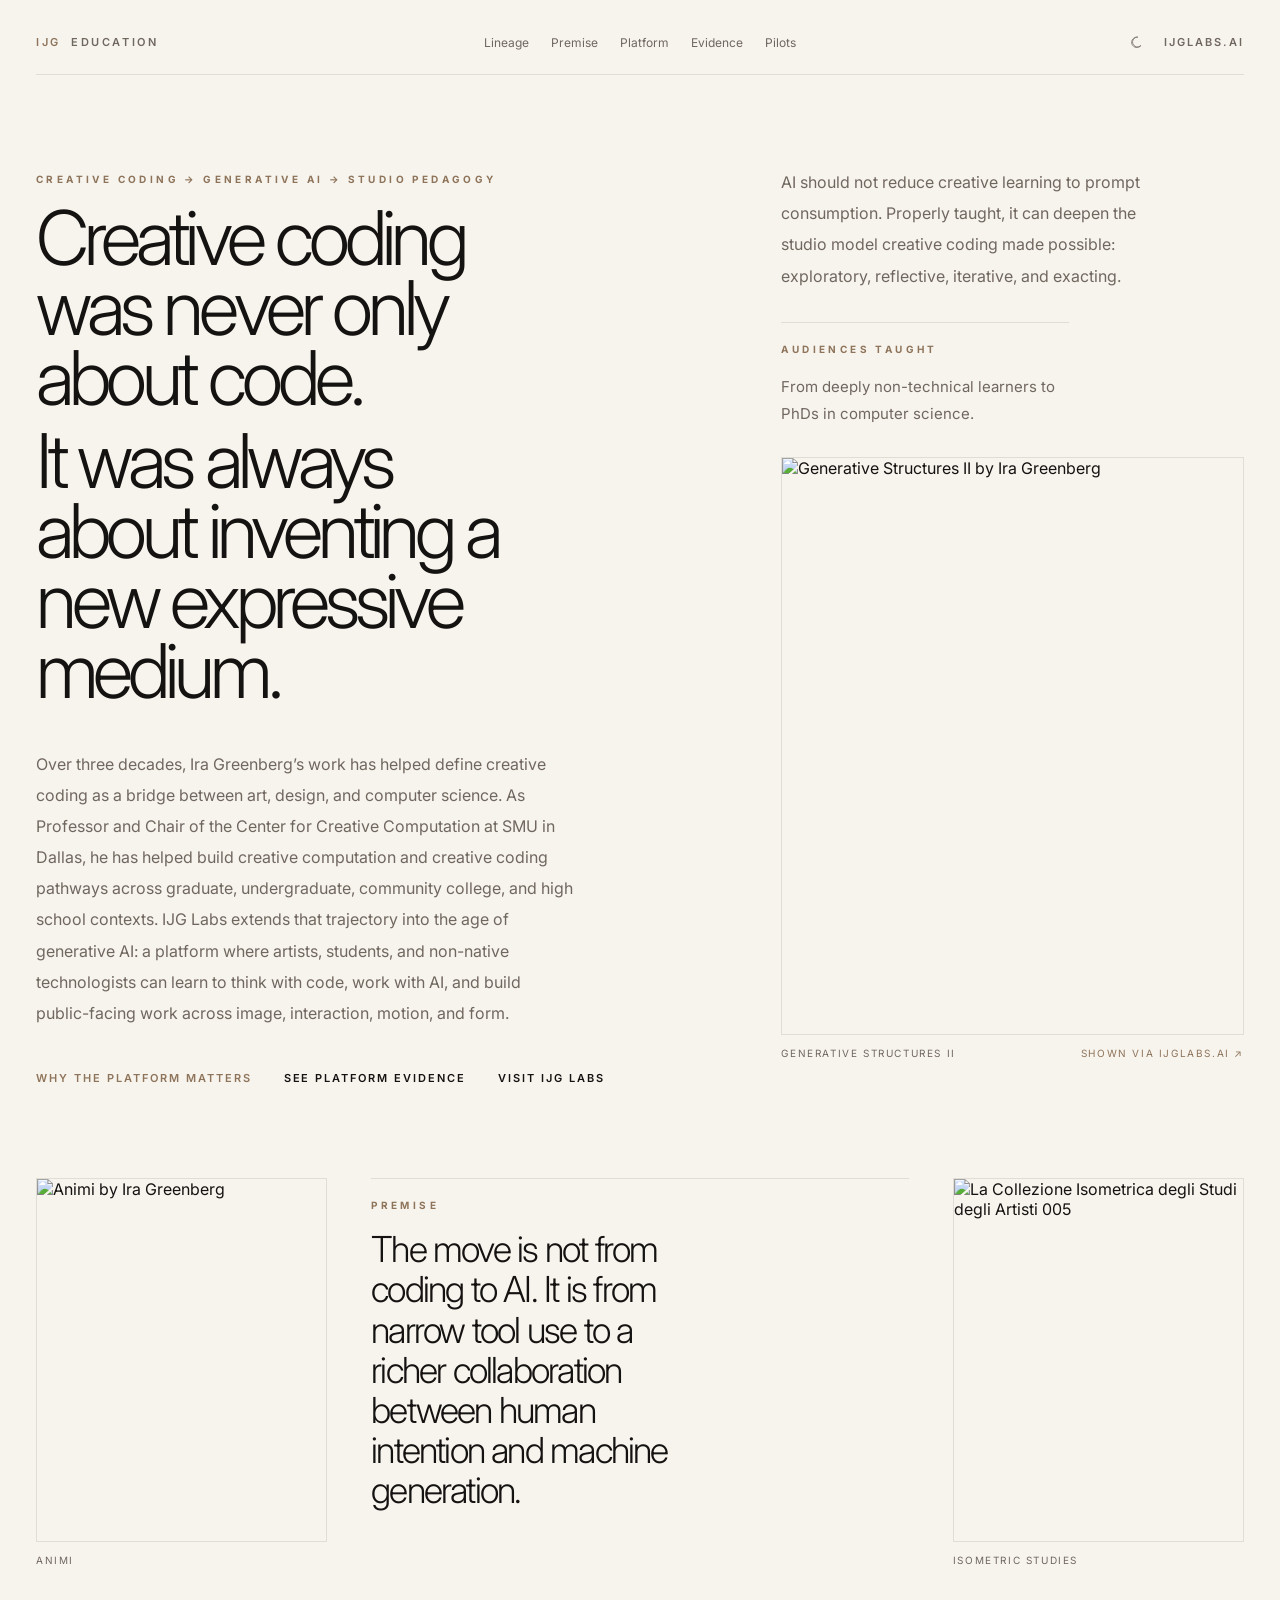
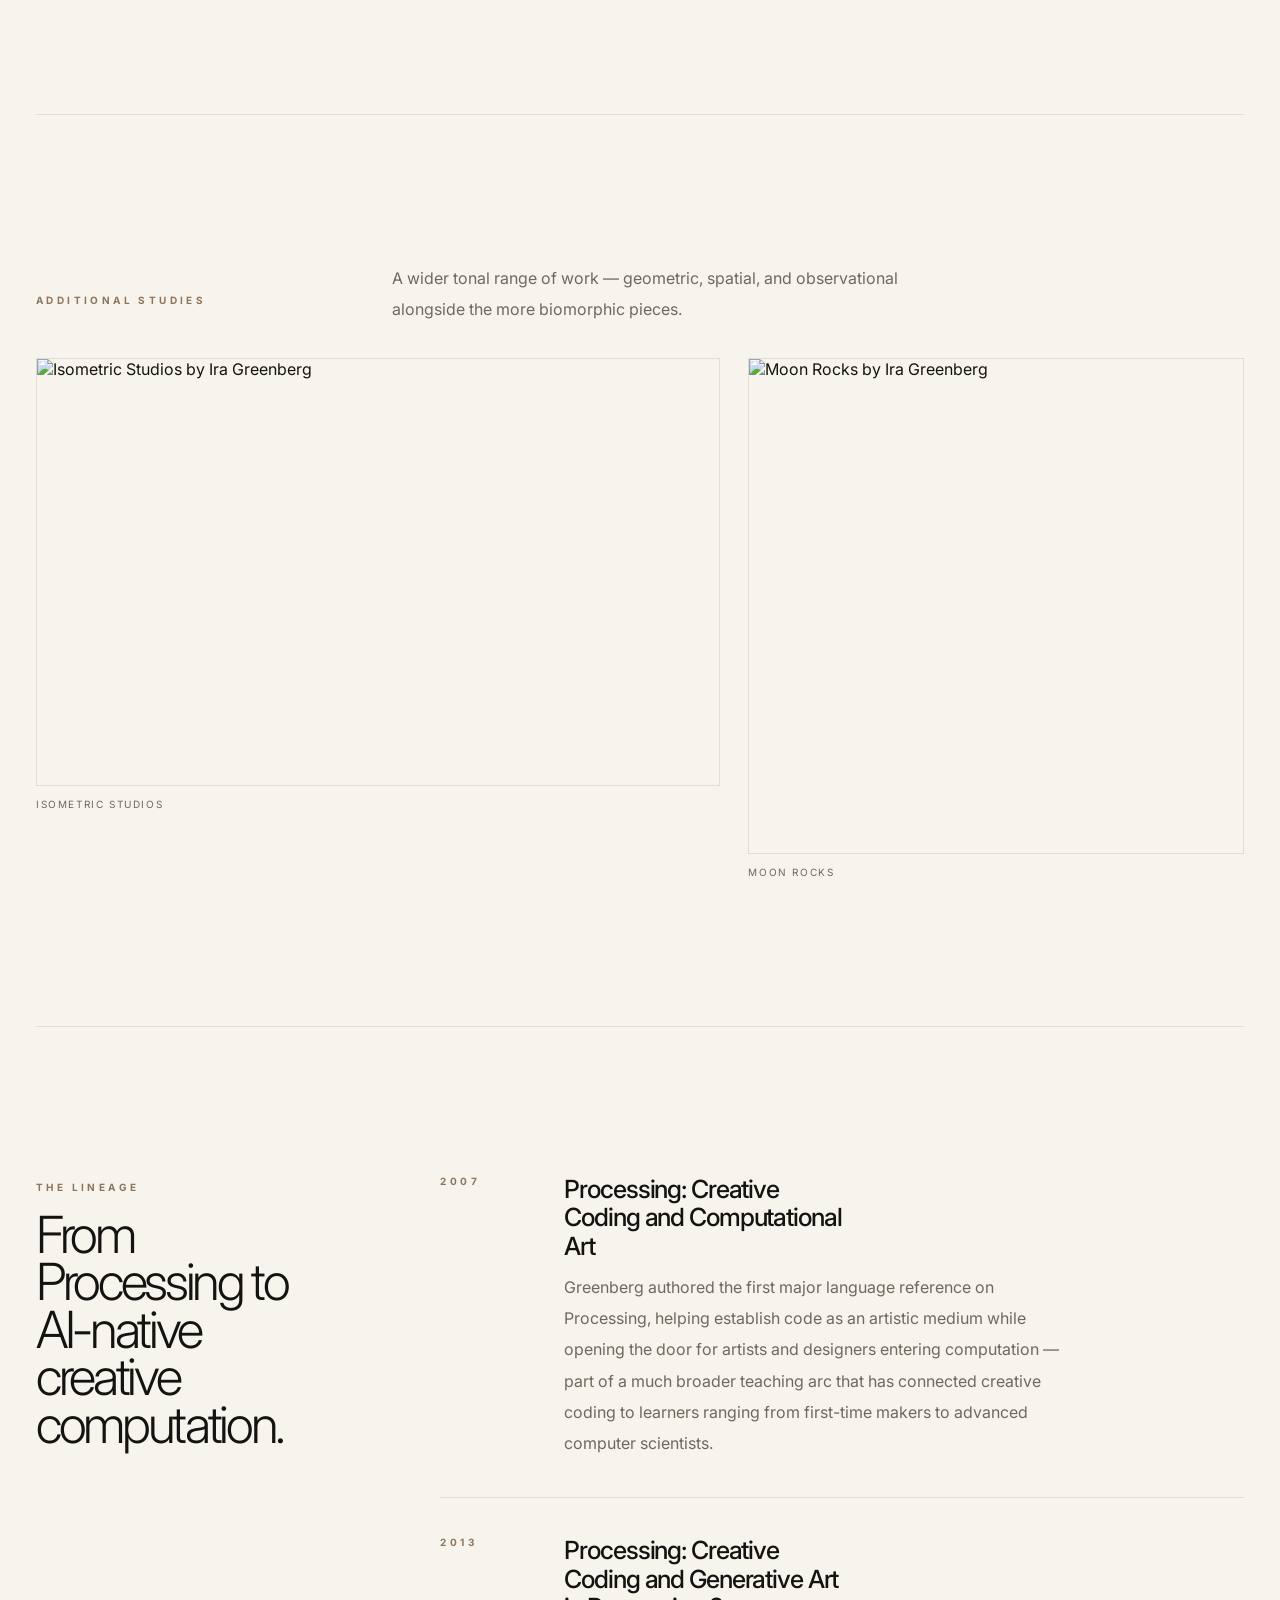
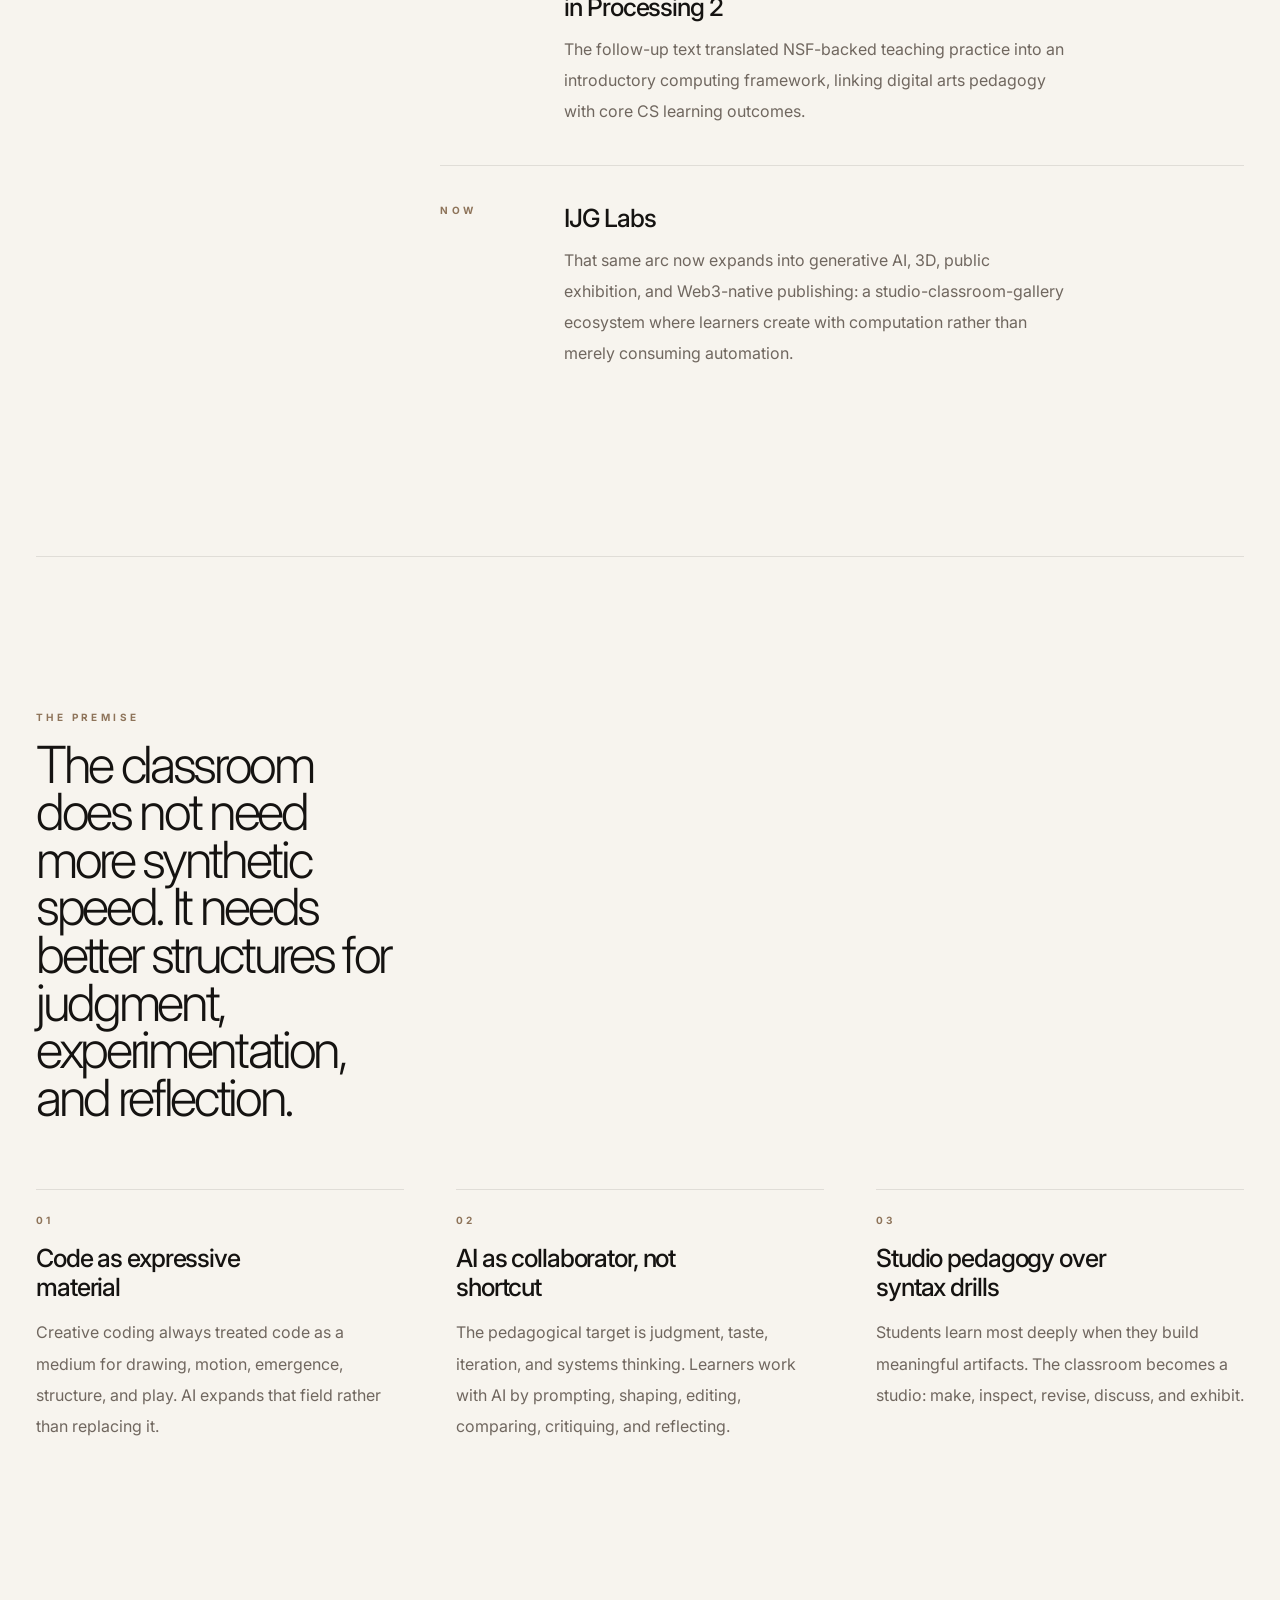
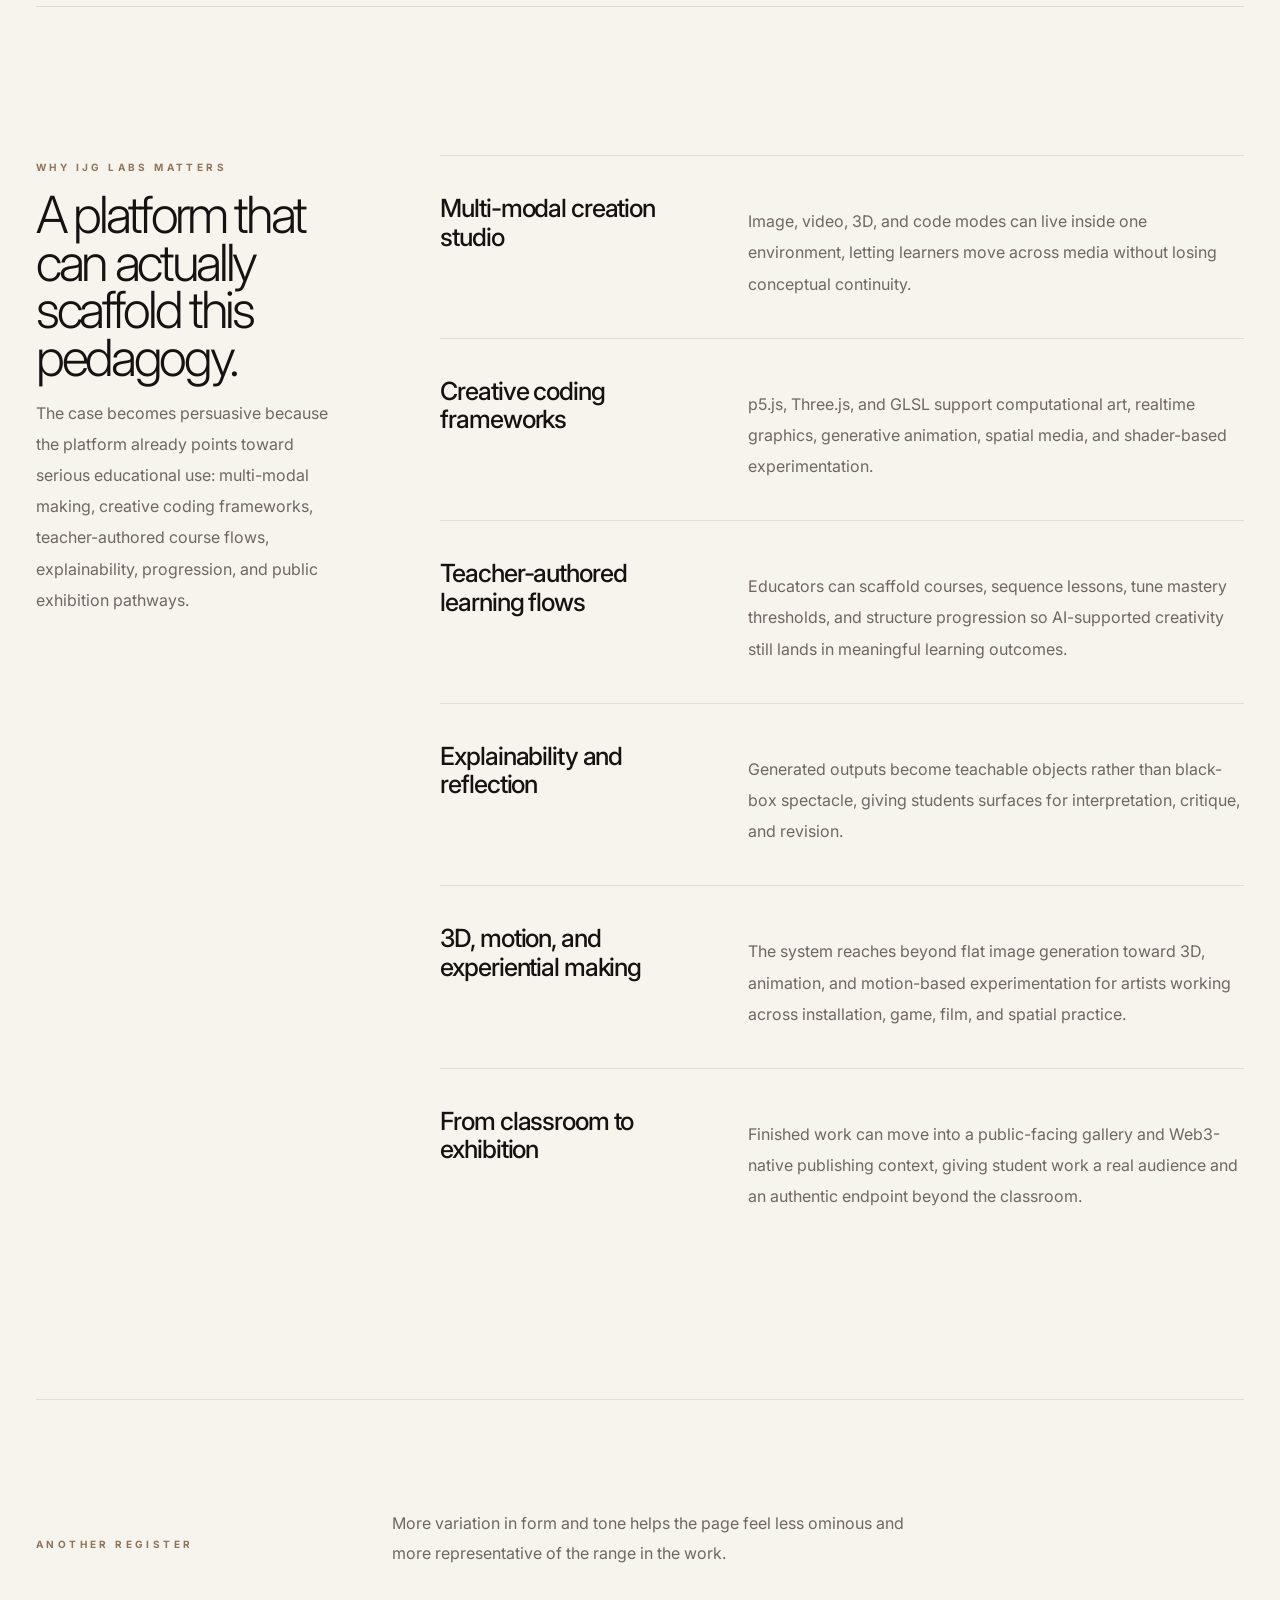
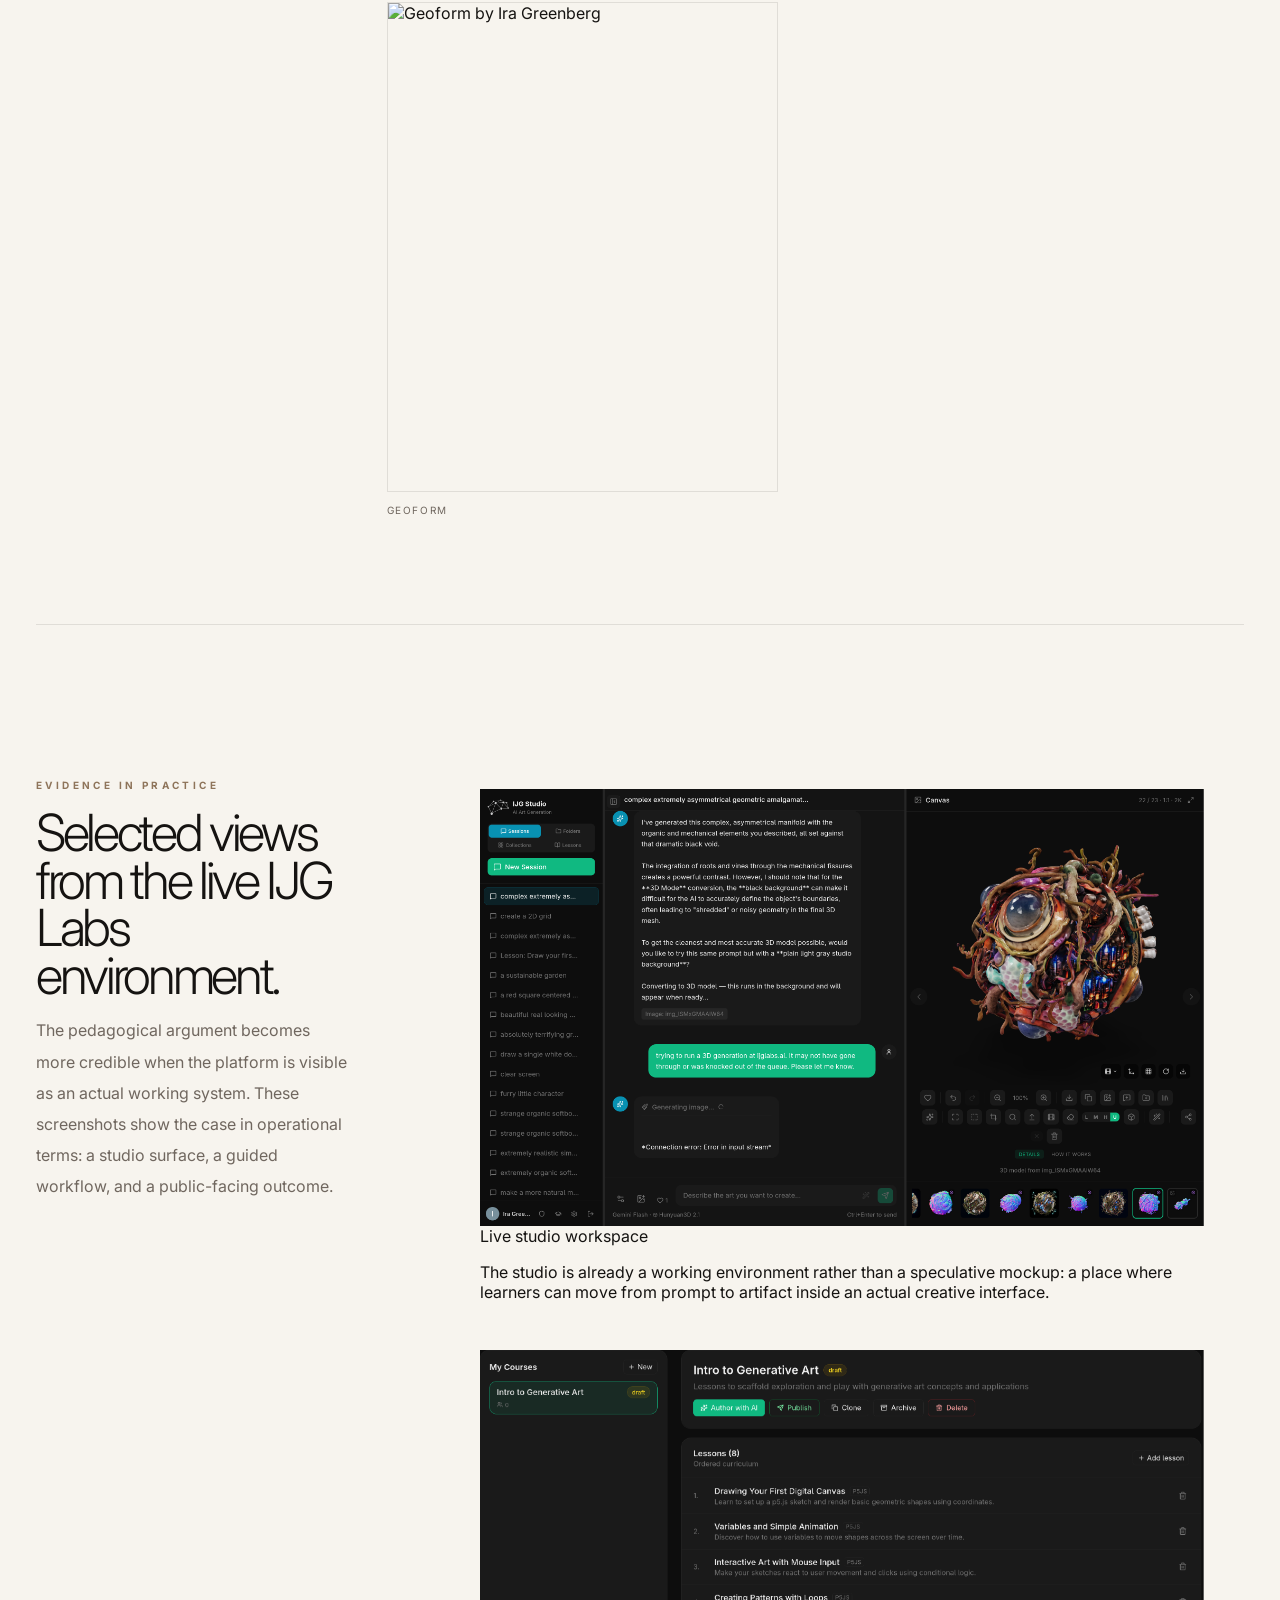
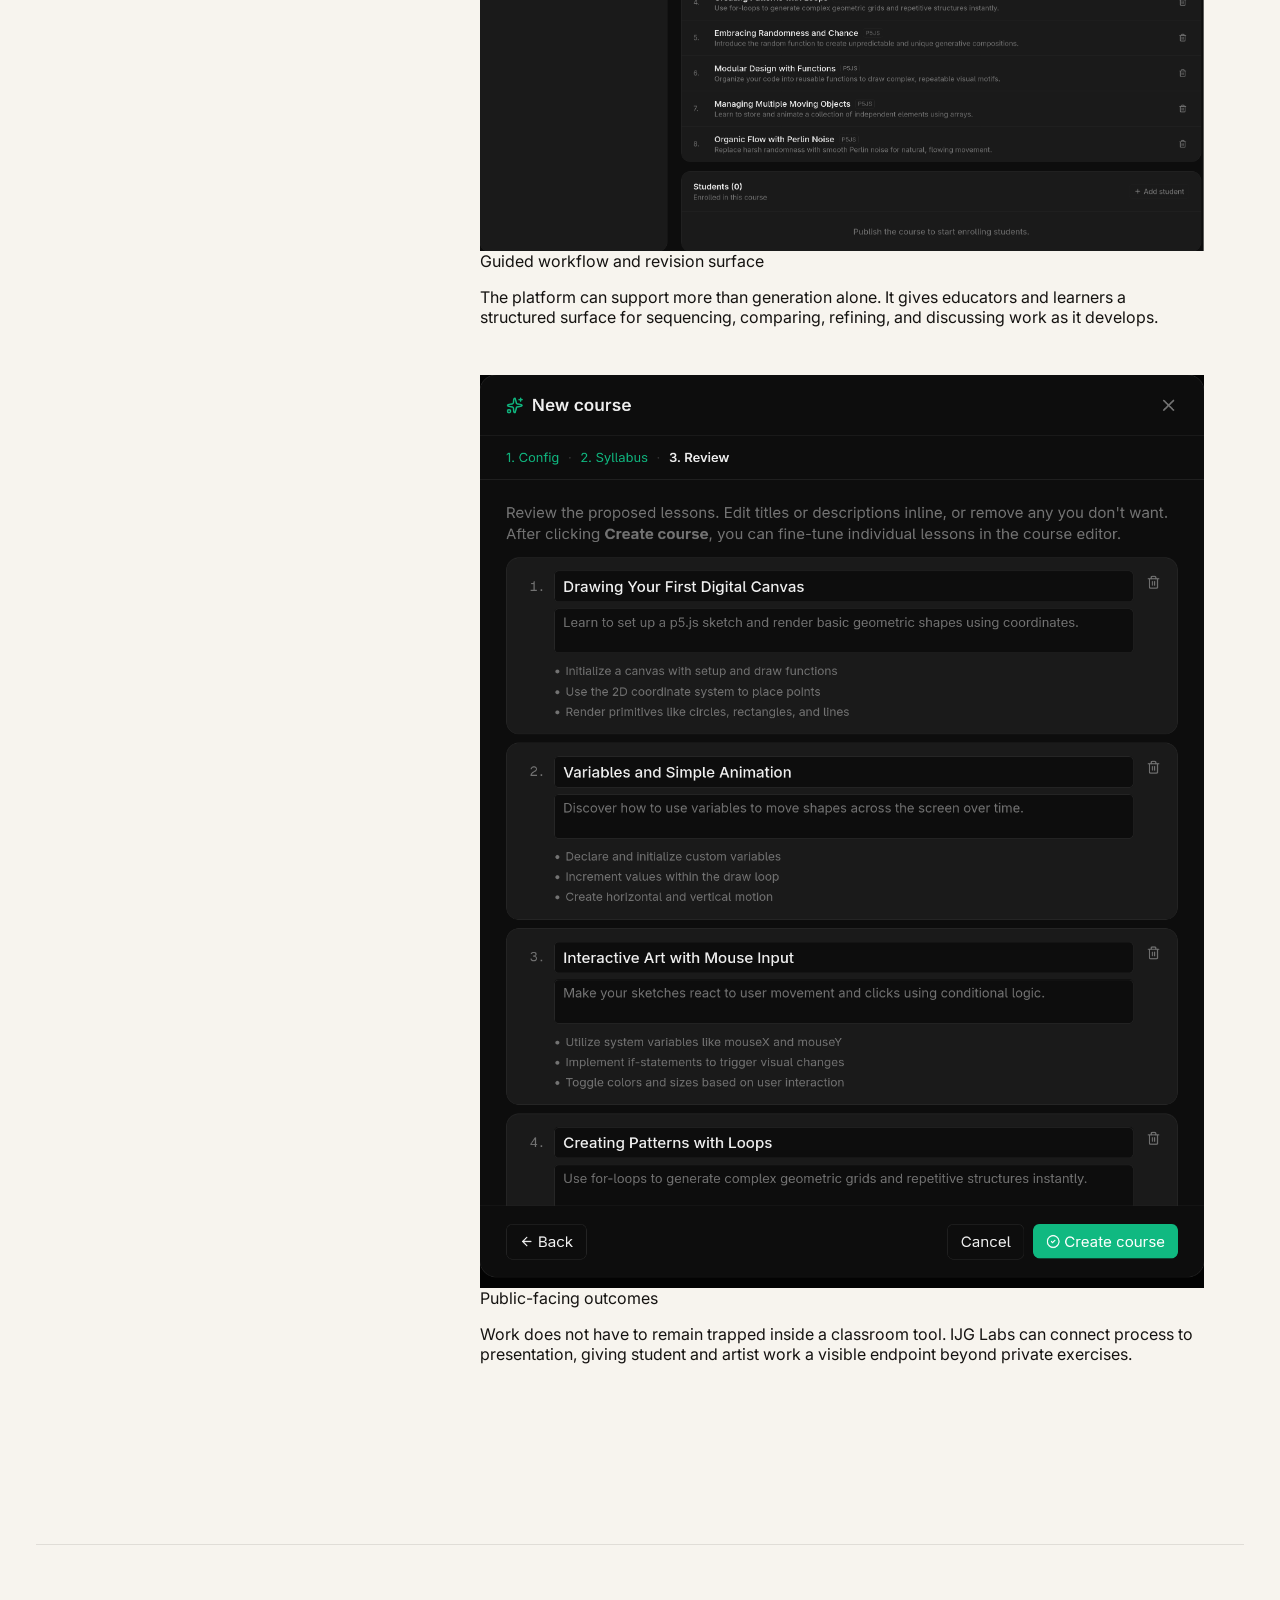
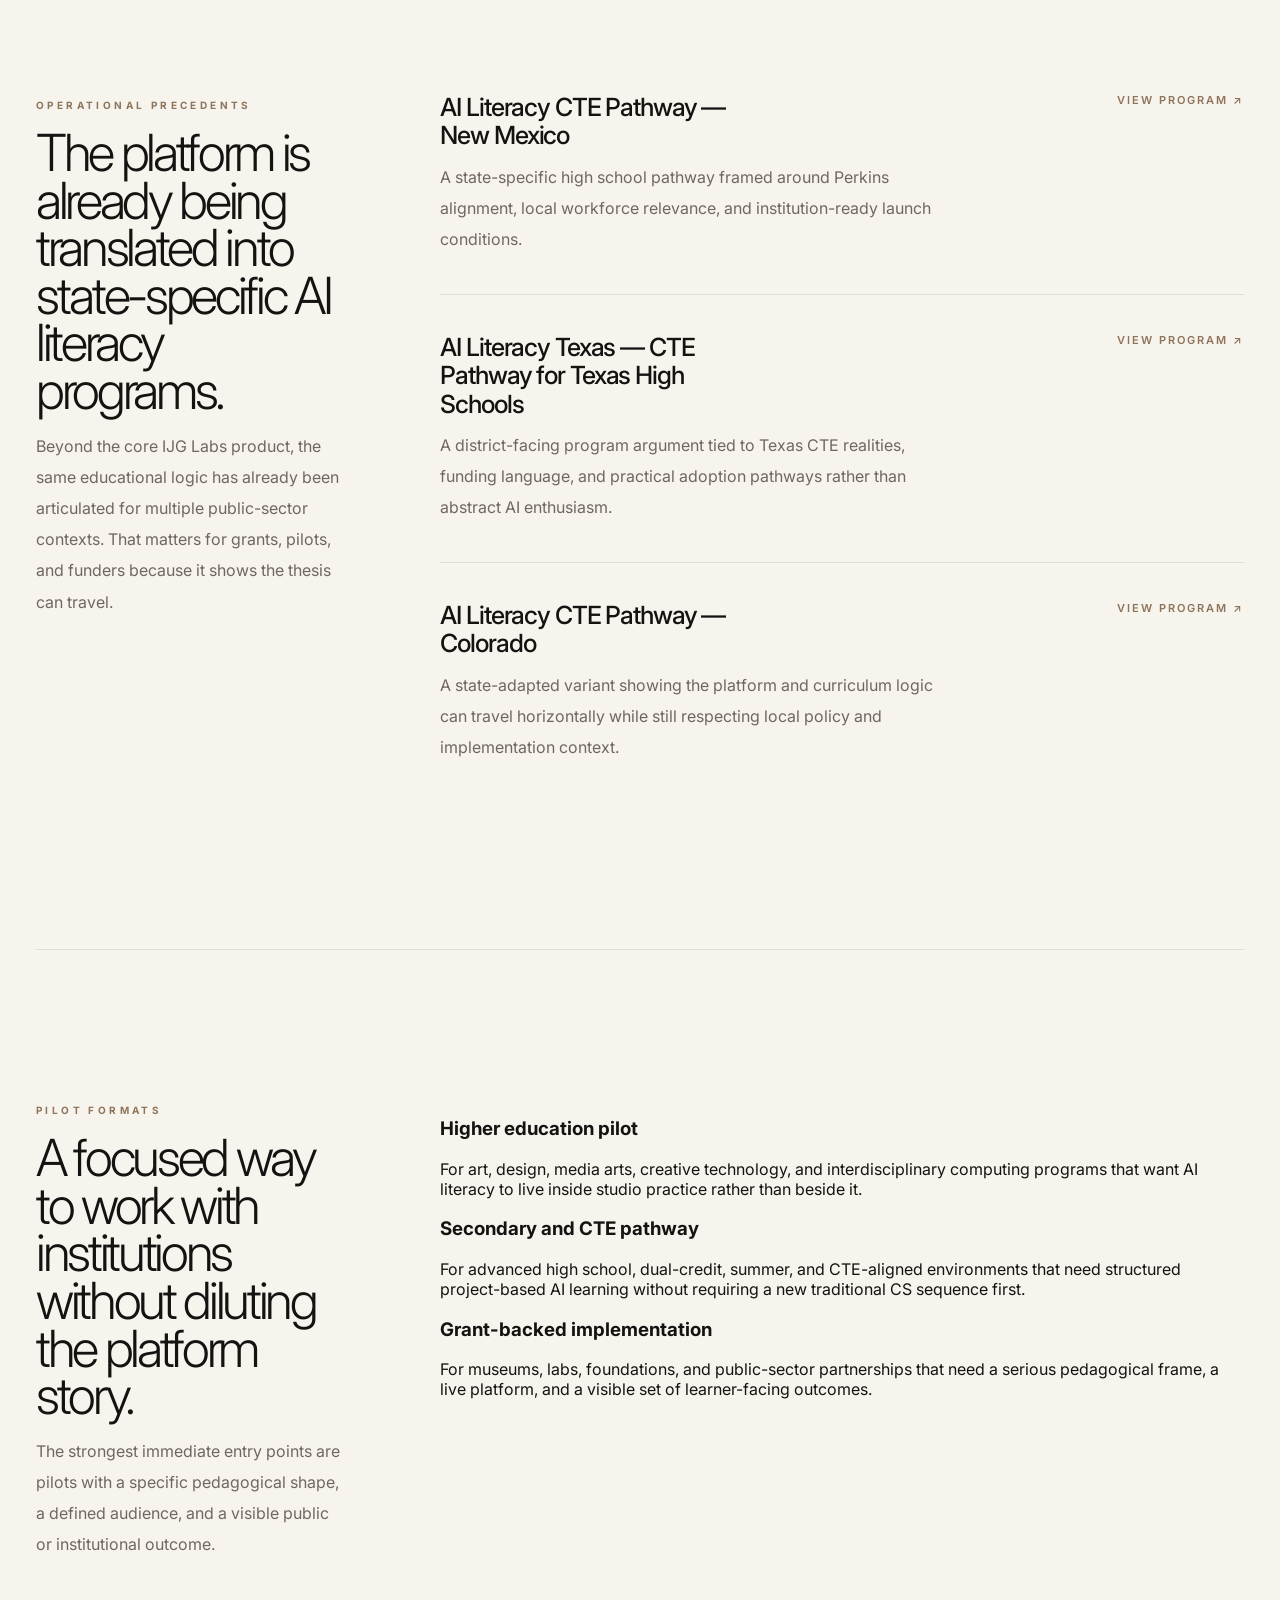
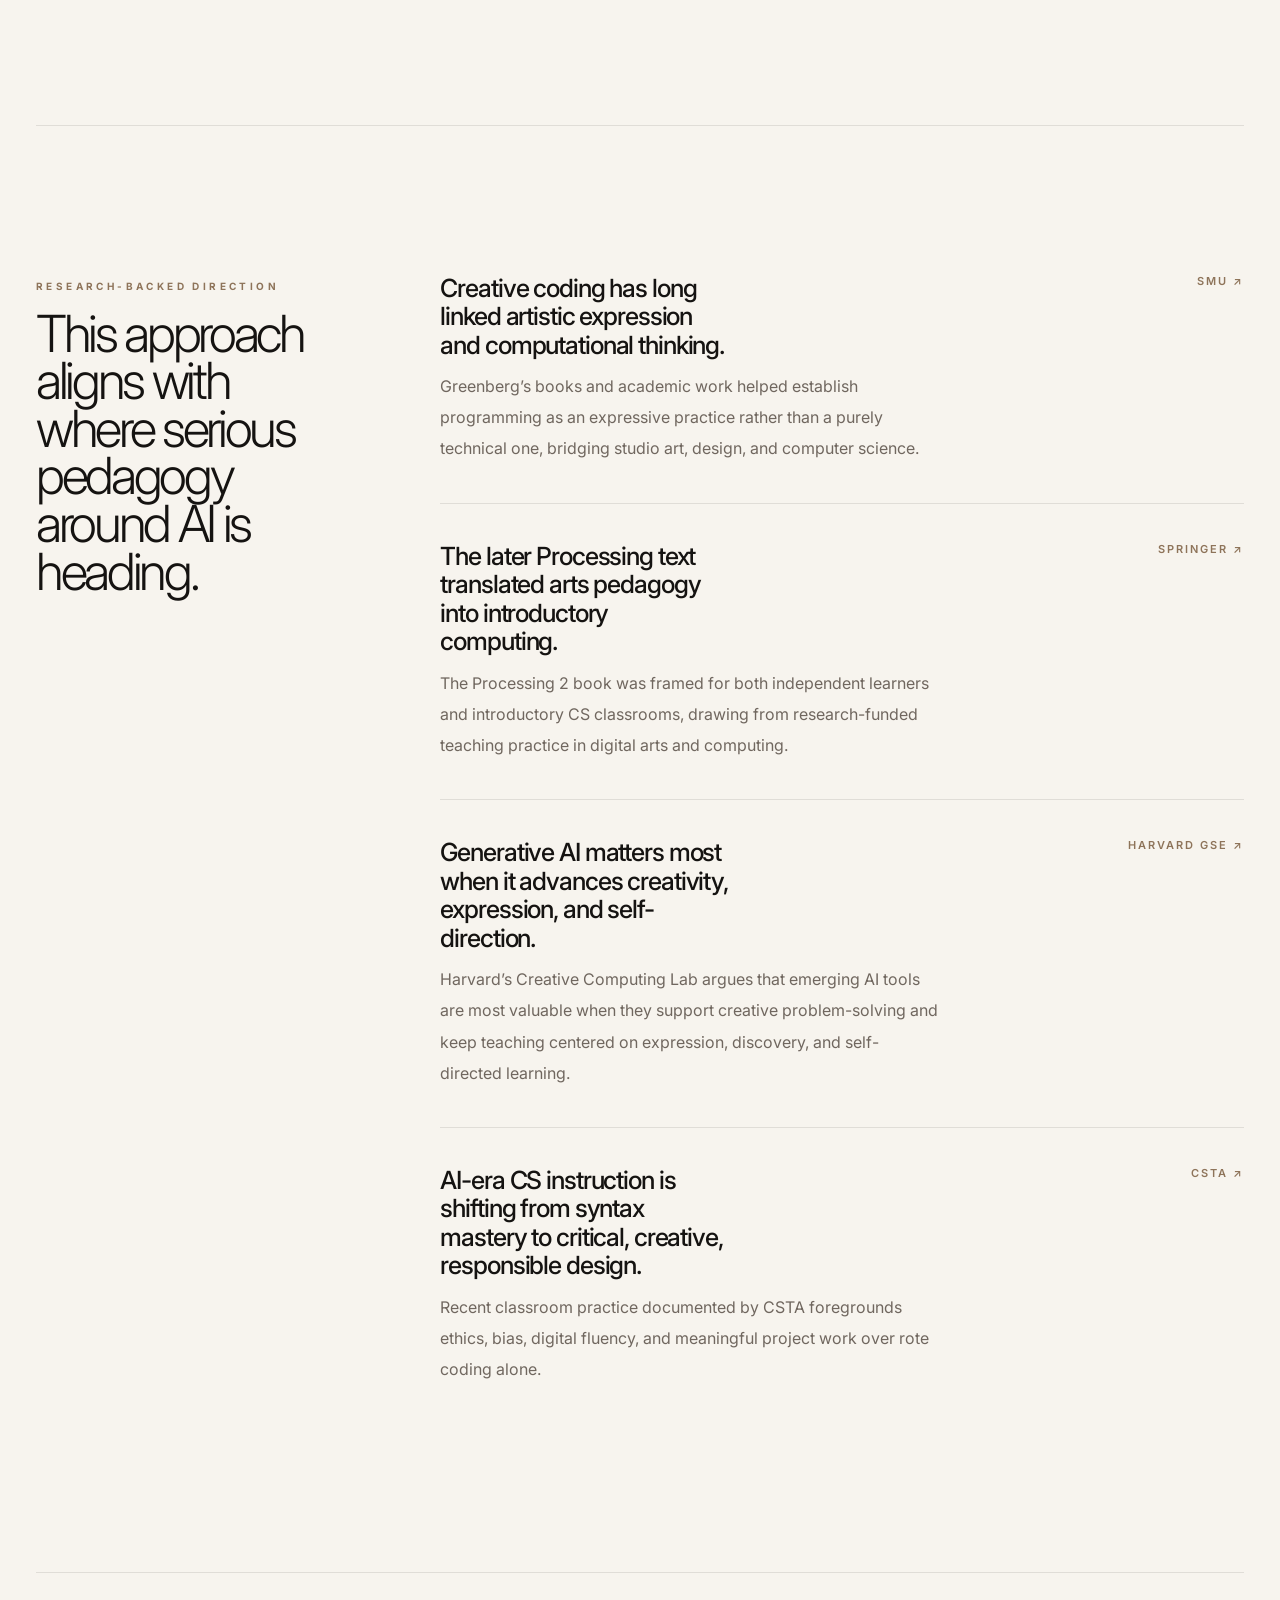
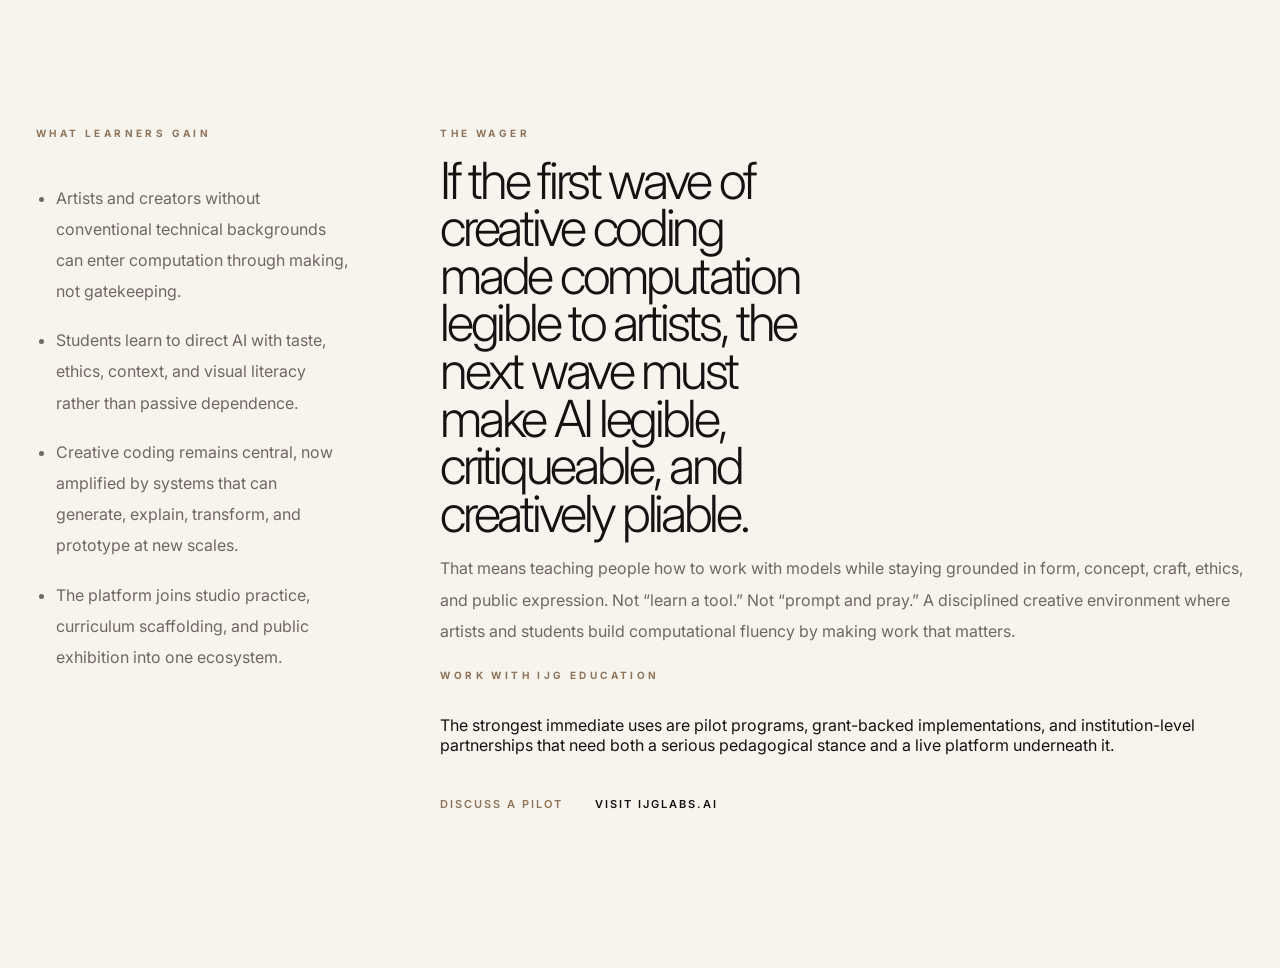
==== commit da9f550e: "Refine and wire dark mode toggle" ====
--- a/index.html
+++ b/index.html
@@ -29,7 +29,15 @@
           <a href="#pilots">Pilots</a>
         </nav>
         <div class="masthead-actions">
-          <button class="theme-toggle" type="button" aria-label="Switch to dark mode">Dark mode</button>
+          <button class="theme-toggle" type="button" aria-label="Switch to dark mode" title="Toggle color mode">
+            <svg class="theme-toggle-icon theme-toggle-icon-moon" viewBox="0 0 24 24" aria-hidden="true">
+              <path d="M14.5 3.5a8.5 8.5 0 1 0 6 14.5 9 9 0 1 1-6-14.5Z" fill="none" stroke="currentColor" stroke-width="1.3" stroke-linecap="round" stroke-linejoin="round"/>
+            </svg>
+            <svg class="theme-toggle-icon theme-toggle-icon-sun" viewBox="0 0 24 24" aria-hidden="true">
+              <circle cx="12" cy="12" r="3.4" fill="none" stroke="currentColor" stroke-width="1.3"/>
+              <path d="M12 2.75v2.5M12 18.75v2.5M21.25 12h-2.5M5.25 12h-2.5M18.54 5.46l-1.77 1.77M7.23 16.77l-1.77 1.77M18.54 18.54l-1.77-1.77M7.23 7.23 5.46 5.46" fill="none" stroke="currentColor" stroke-width="1.3" stroke-linecap="round"/>
+            </svg>
+          </button>
           <a class="nav-link" href="https://ijglabs.ai" target="_blank" rel="noreferrer">ijglabs.ai</a>
         </div>
       </header>
--- a/styles.css
+++ b/styles.css
@@ -9,6 +9,16 @@
   --max-width: 1500px;
 }
 
+:root[data-theme='dark'] {
+  --bg: #12110f;
+  --surface: rgba(255, 255, 255, 0.03);
+  --text: #f1ede6;
+  --muted: #c7bbac;
+  --line: rgba(241, 237, 230, 0.12);
+  --line-strong: rgba(241, 237, 230, 0.22);
+  --accent: #d3ad84;
+}
+
 * {
   box-sizing: border-box;
 }
@@ -52,7 +62,7 @@
   gap: 24px;
   padding: 28px 0 18px;
   border-bottom: 1px solid var(--line);
-  background: rgba(247, 244, 238, 0.96);
+  background: color-mix(in srgb, var(--bg) 94%, transparent);
   backdrop-filter: blur(8px);
 }
 
@@ -93,6 +103,57 @@
   gap: 22px;
   flex-wrap: wrap;
   font-size: 12px;
+}
+
+.masthead-actions {
+  display: inline-flex;
+  align-items: center;
+  gap: 14px;
+}
+
+.theme-toggle {
+  display: inline-flex;
+  align-items: center;
+  justify-content: center;
+  width: 28px;
+  height: 28px;
+  padding: 0;
+  border: 1px solid transparent;
+  border-radius: 999px;
+  background: transparent;
+  color: var(--muted);
+  cursor: pointer;
+  transition: color 140ms ease, border-color 140ms ease, background-color 140ms ease;
+}
+
+.theme-toggle:hover {
+  color: var(--text);
+  border-color: var(--line);
+  background: var(--surface);
+}
+
+.theme-toggle:focus-visible {
+  outline: none;
+  color: var(--text);
+  border-color: var(--line-strong);
+  background: var(--surface);
+}
+
+.theme-toggle-icon {
+  width: 14px;
+  height: 14px;
+}
+
+.theme-toggle-icon-sun {
+  display: none;
+}
+
+:root[data-theme='dark'] .theme-toggle-icon-moon {
+  display: none;
+}
+
+:root[data-theme='dark'] .theme-toggle-icon-sun {
+  display: block;
 }
 
 .mastnav a,
@@ -488,6 +549,10 @@
     gap: 14px;
   }
 
+  .masthead-actions {
+    order: 3;
+  }
+
   .mastnav {
     justify-content: flex-start;
     gap: 14px 18px;
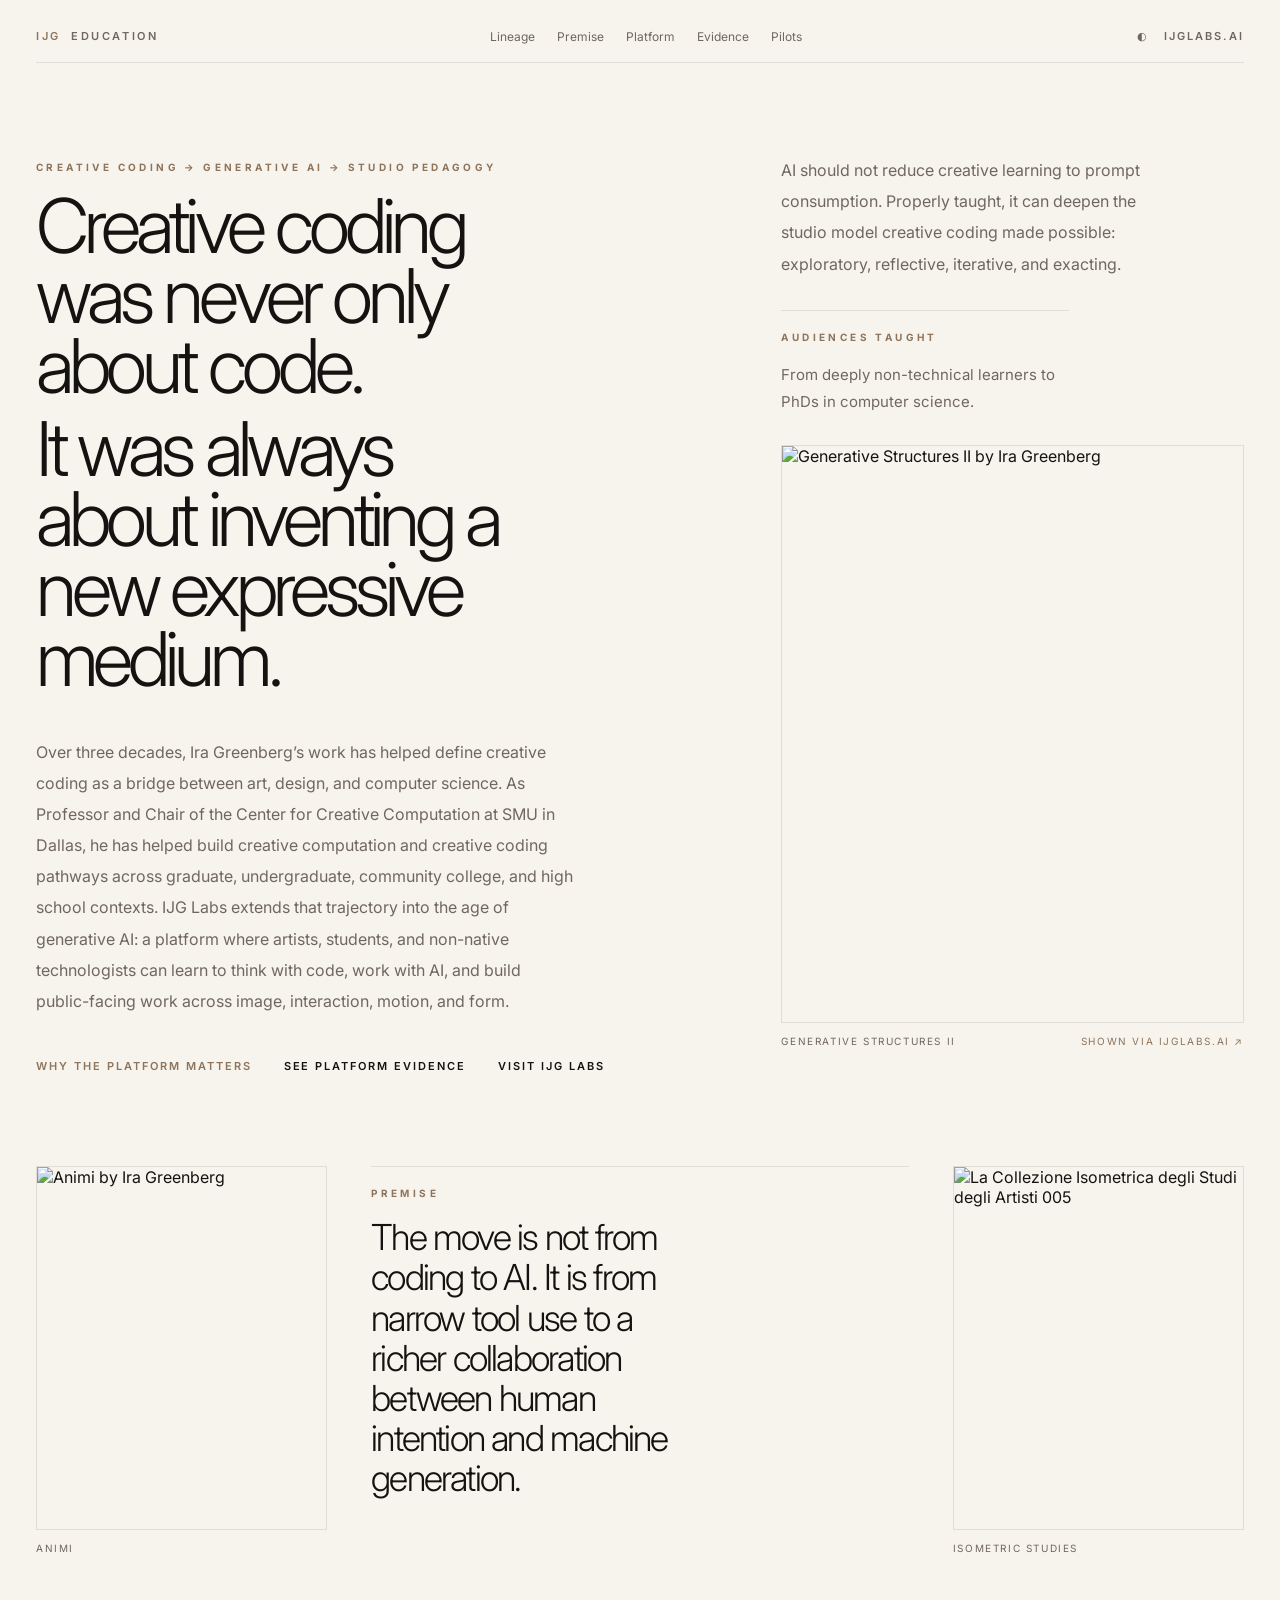
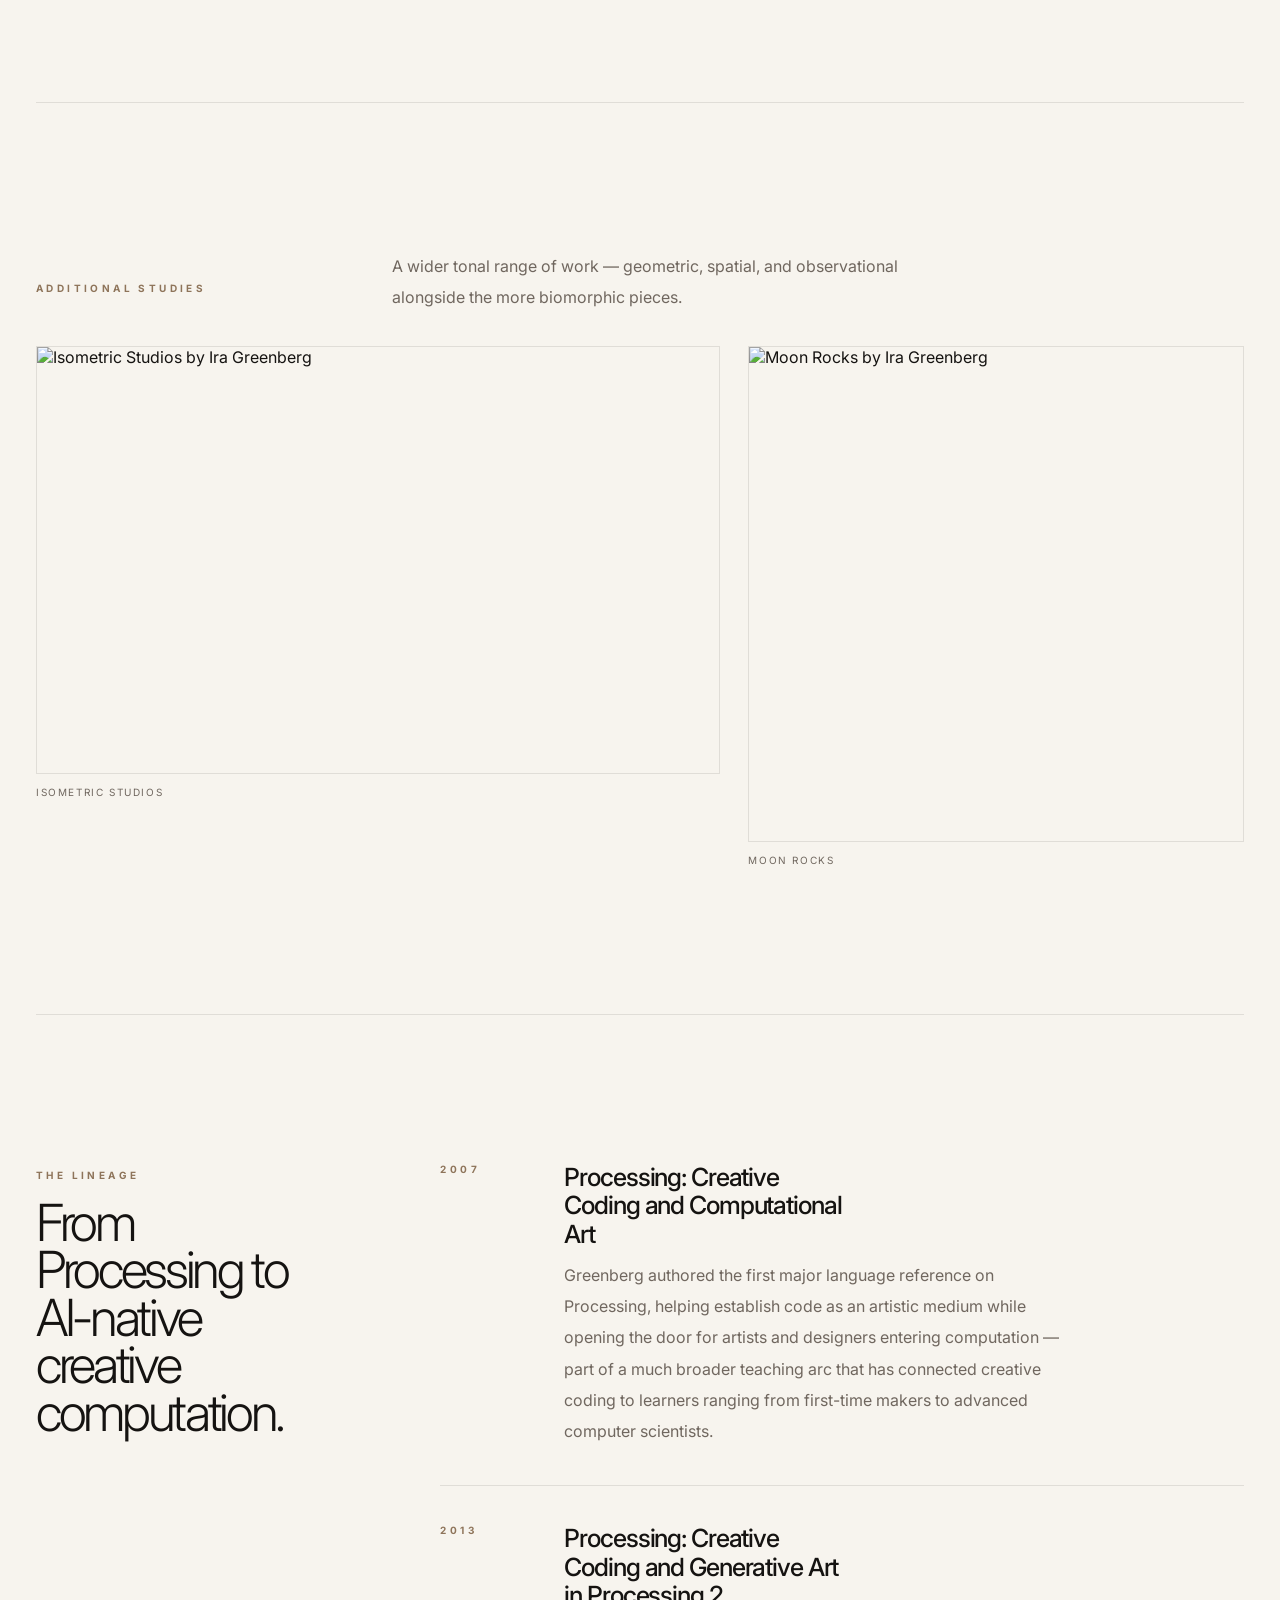
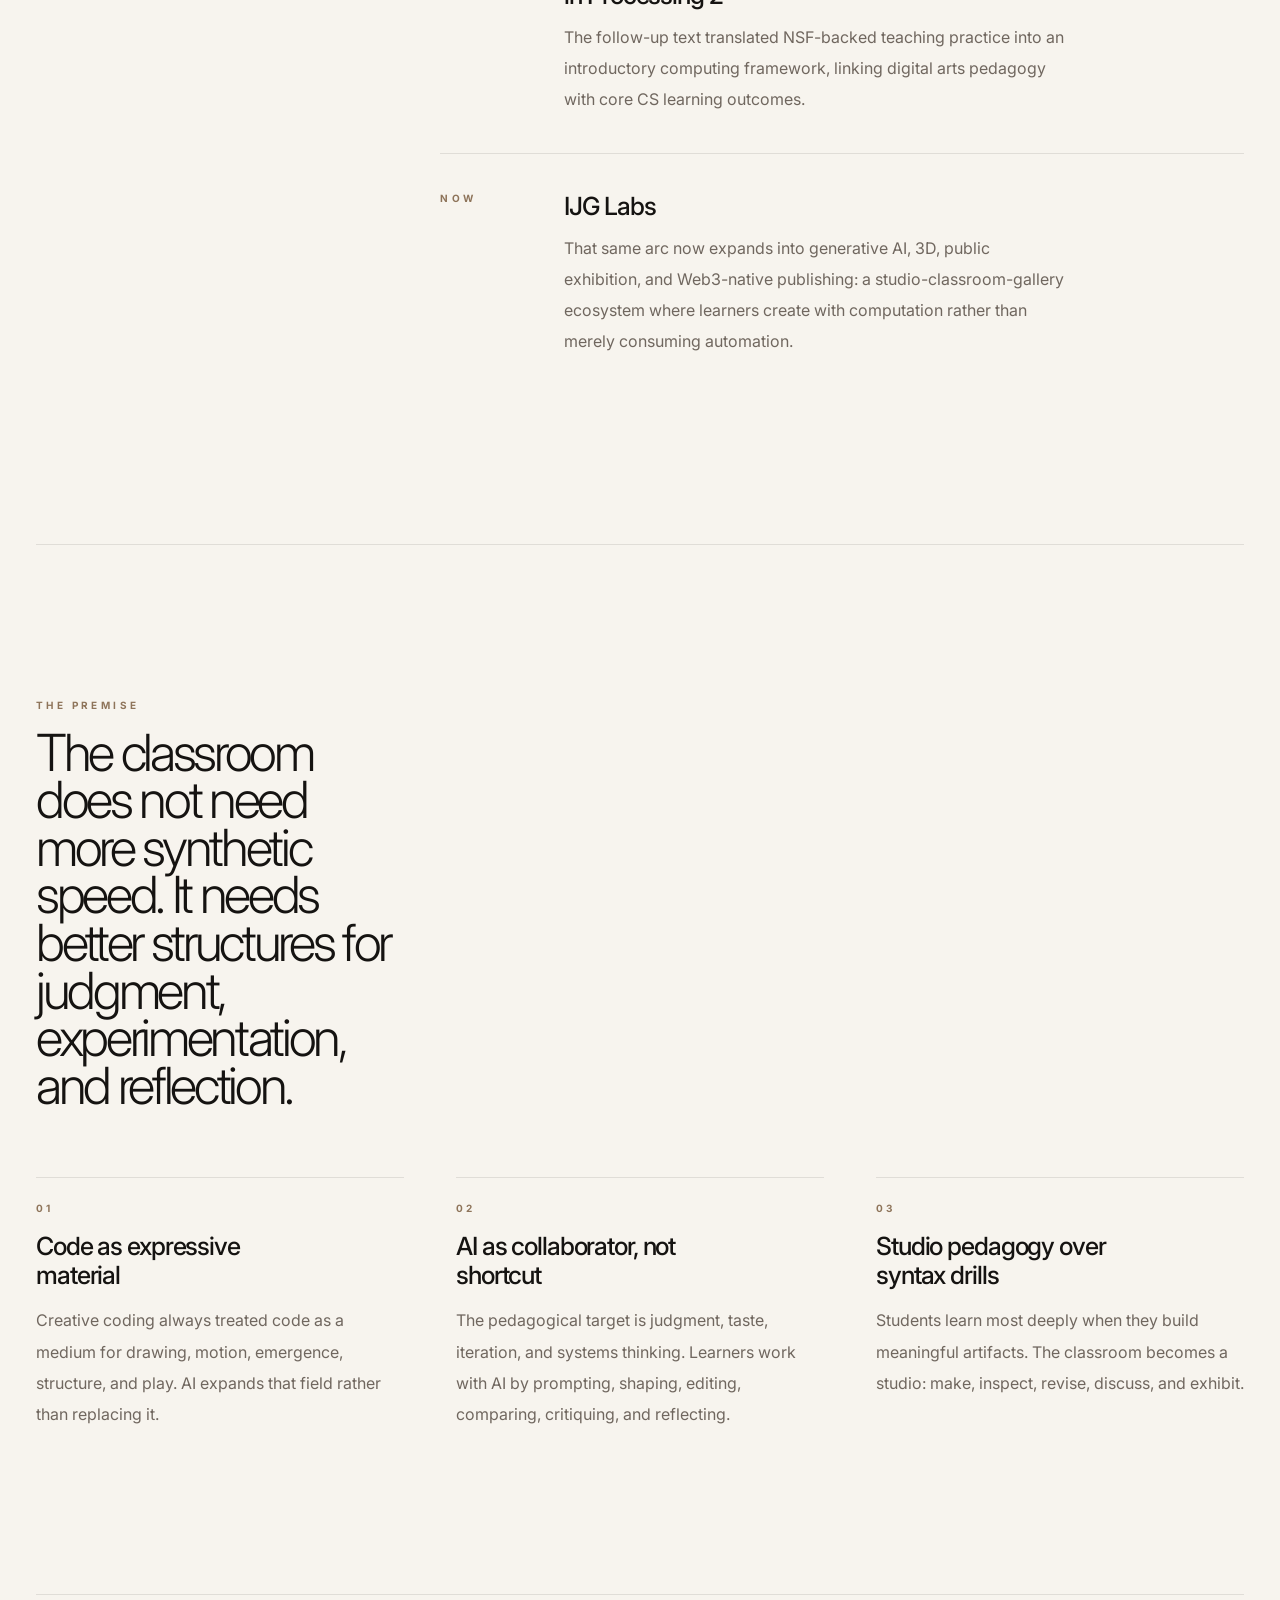
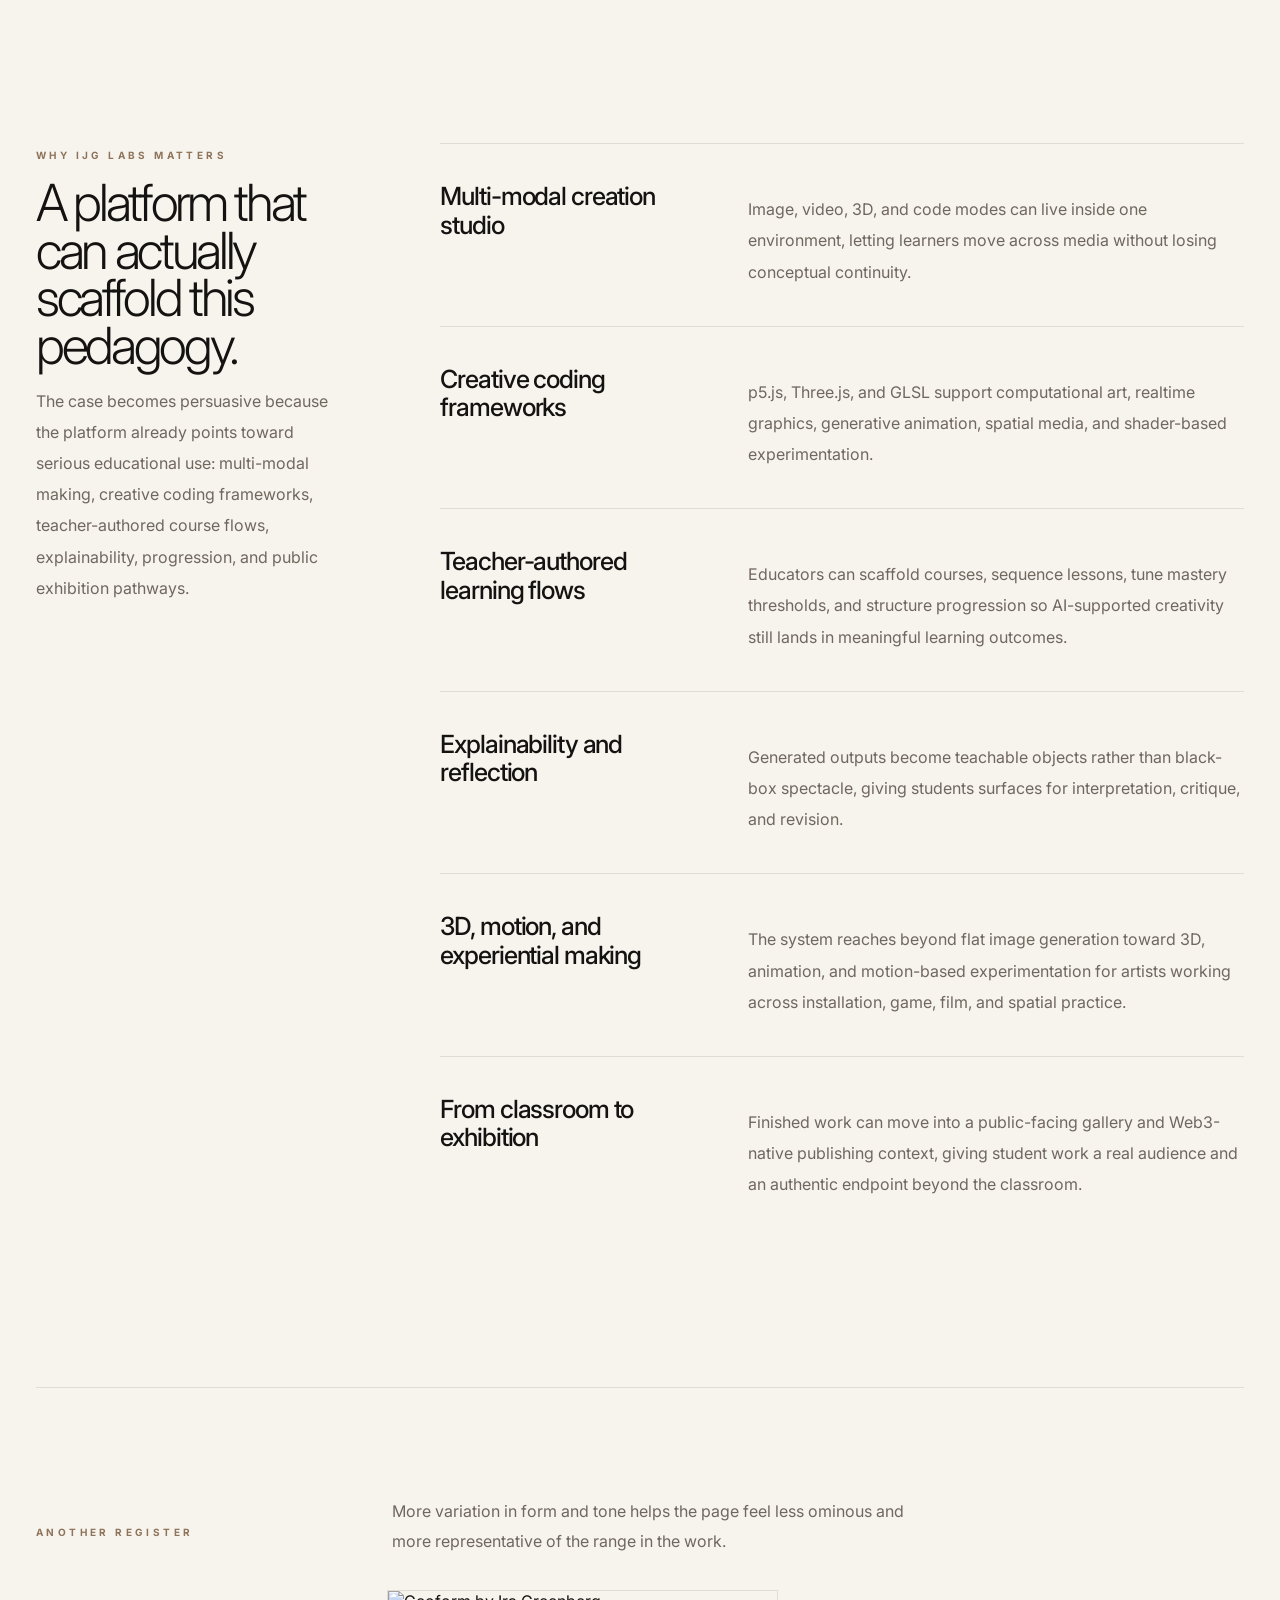
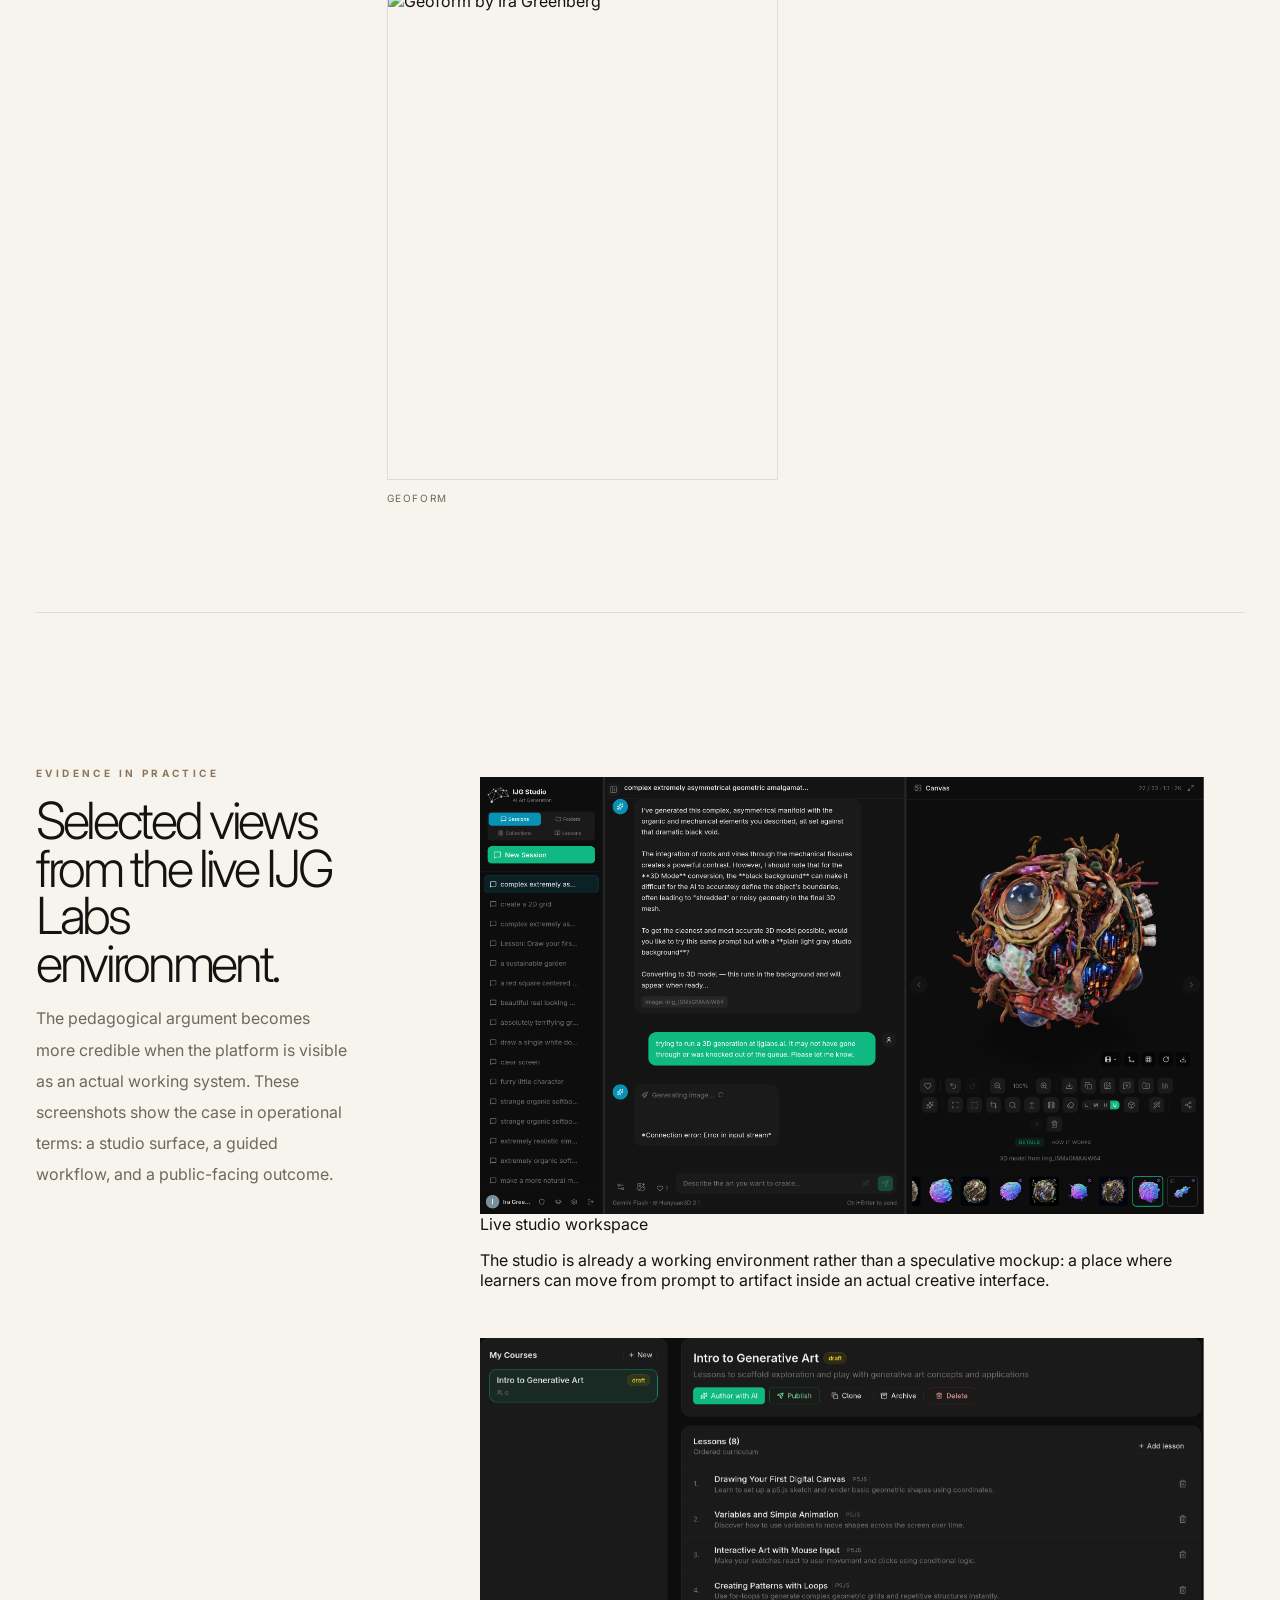
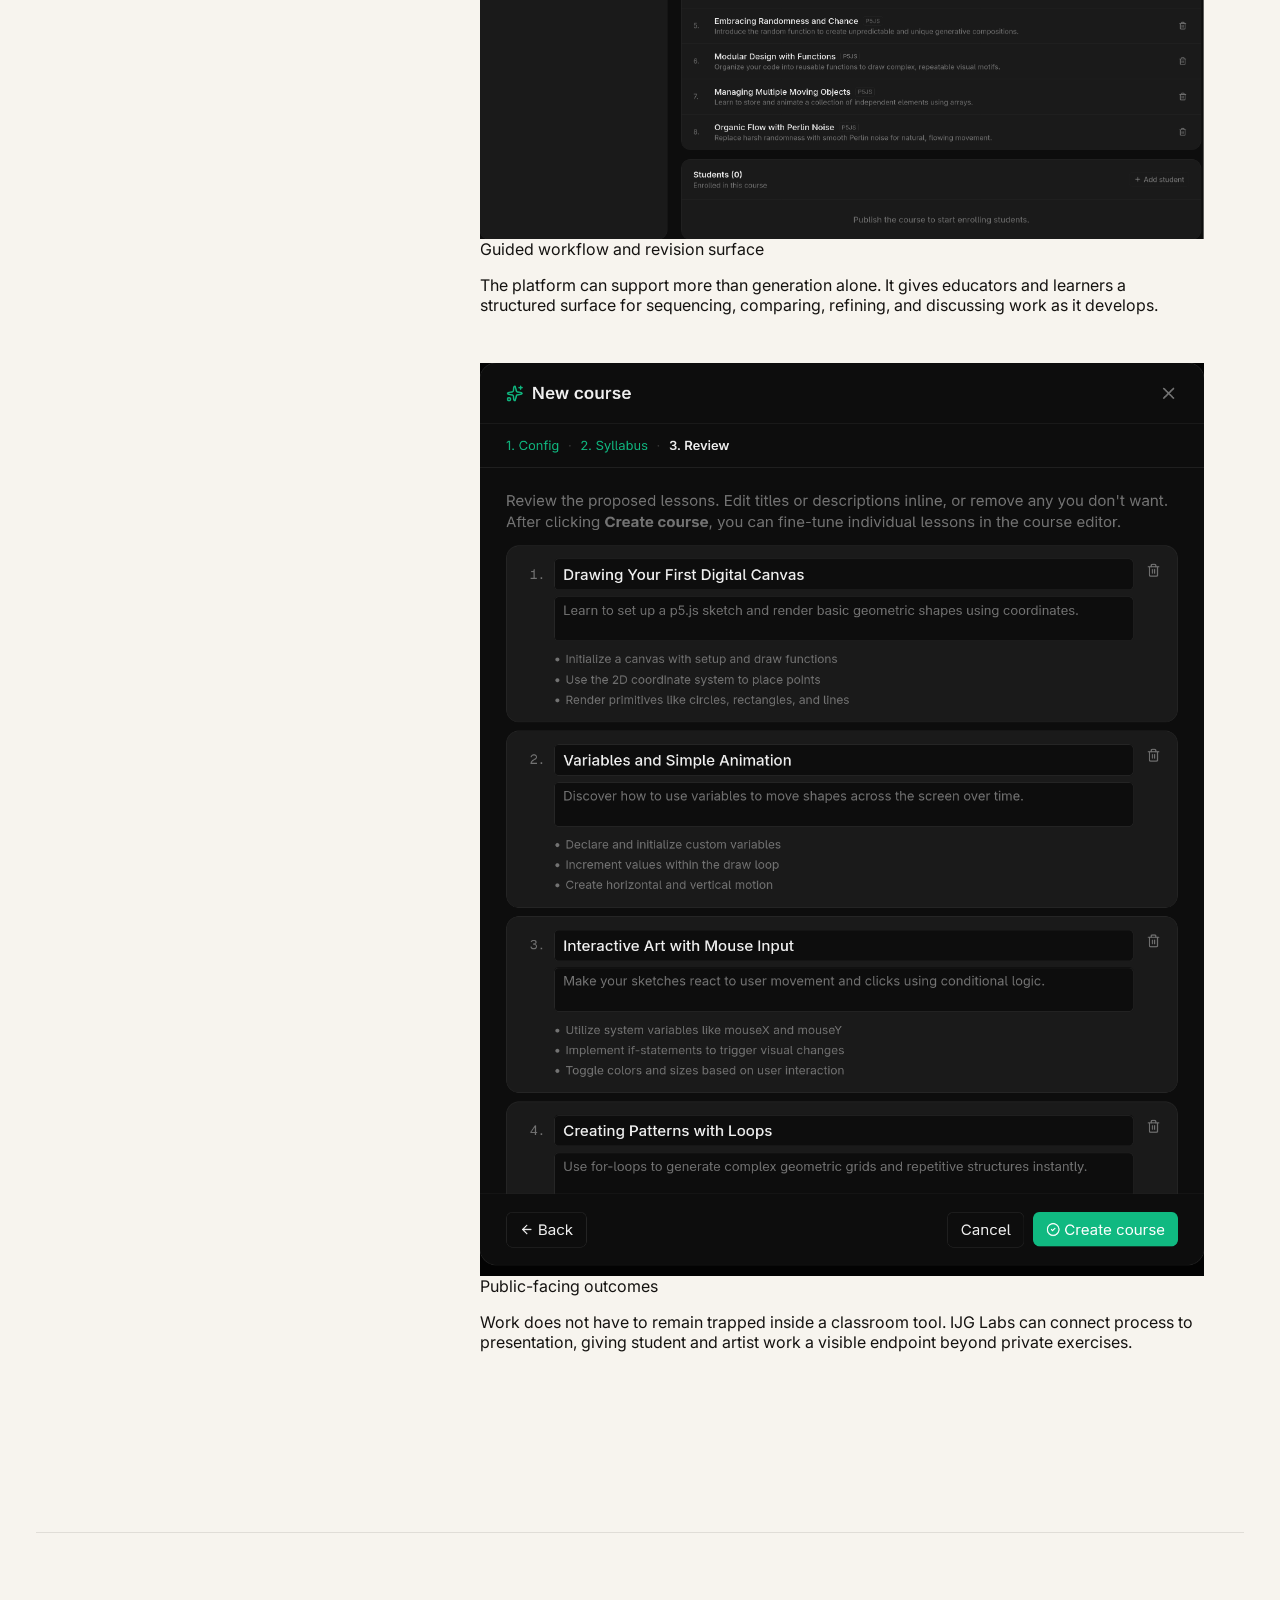
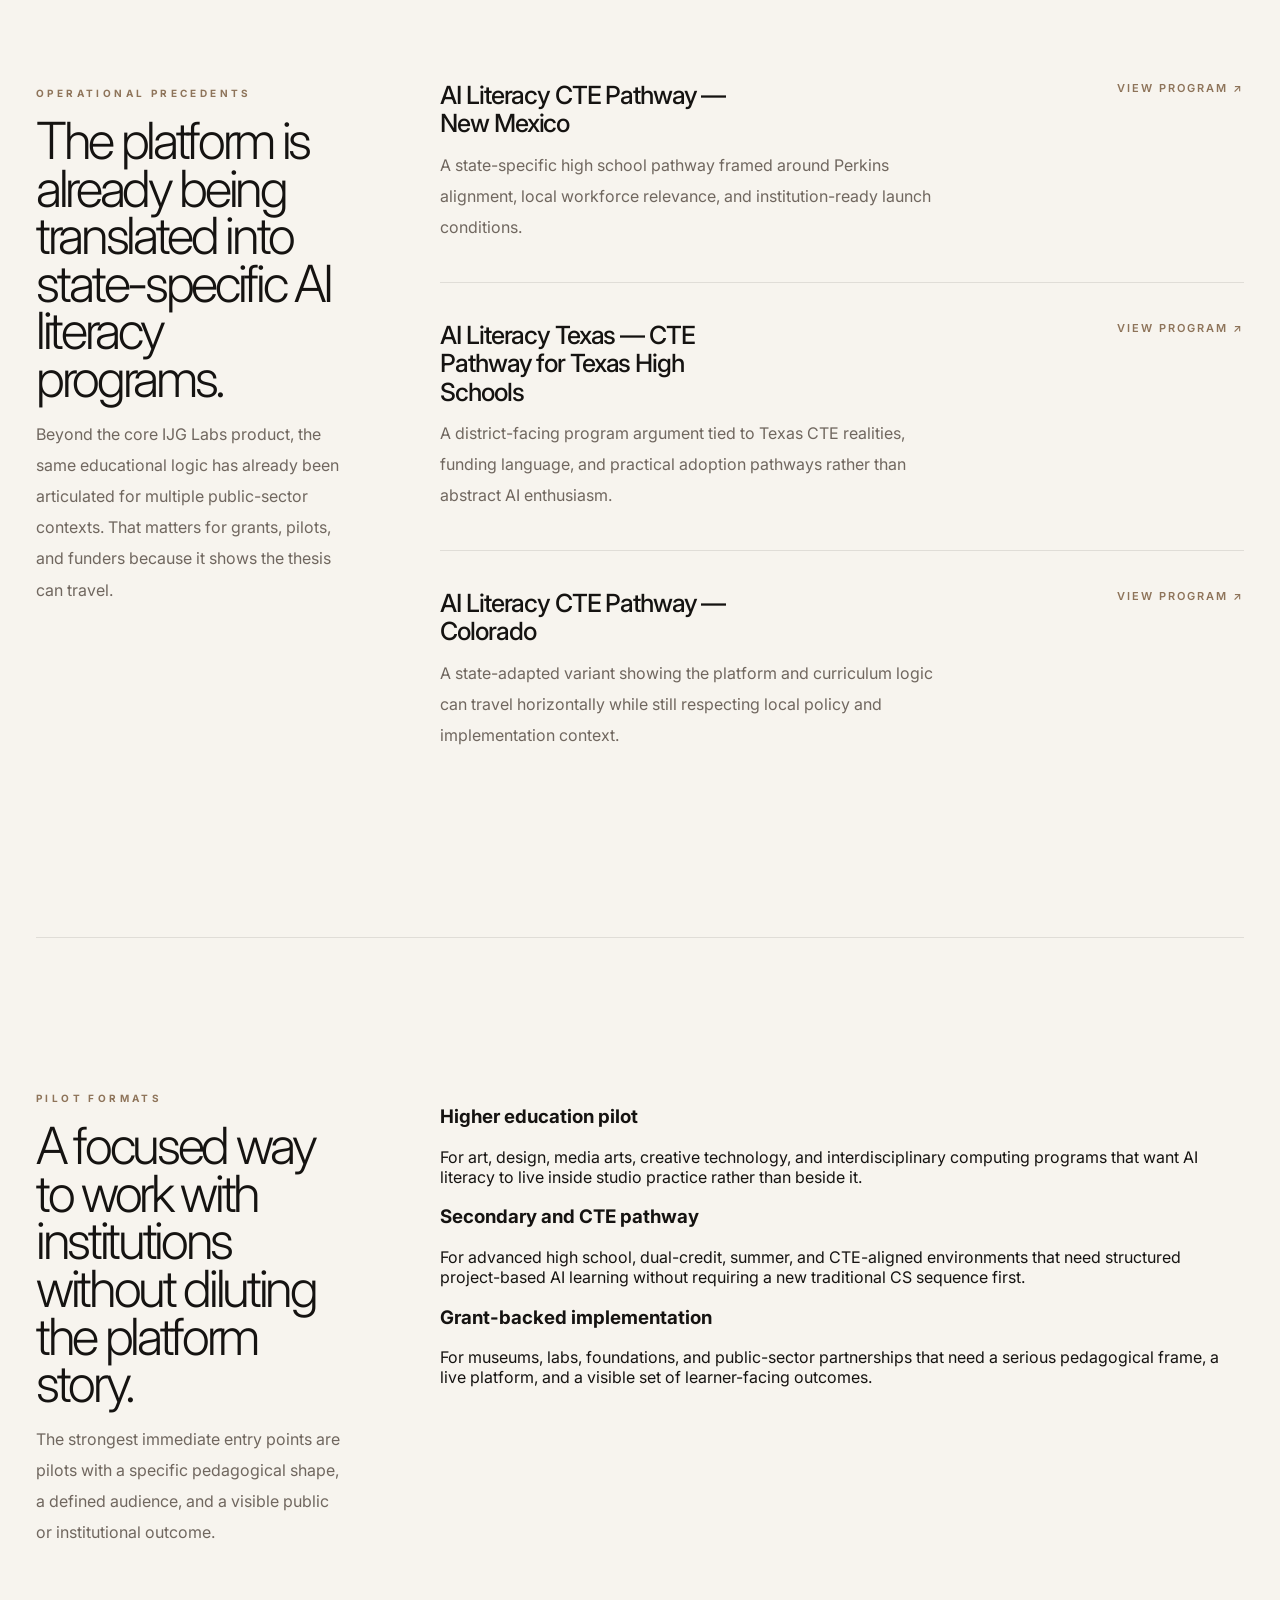
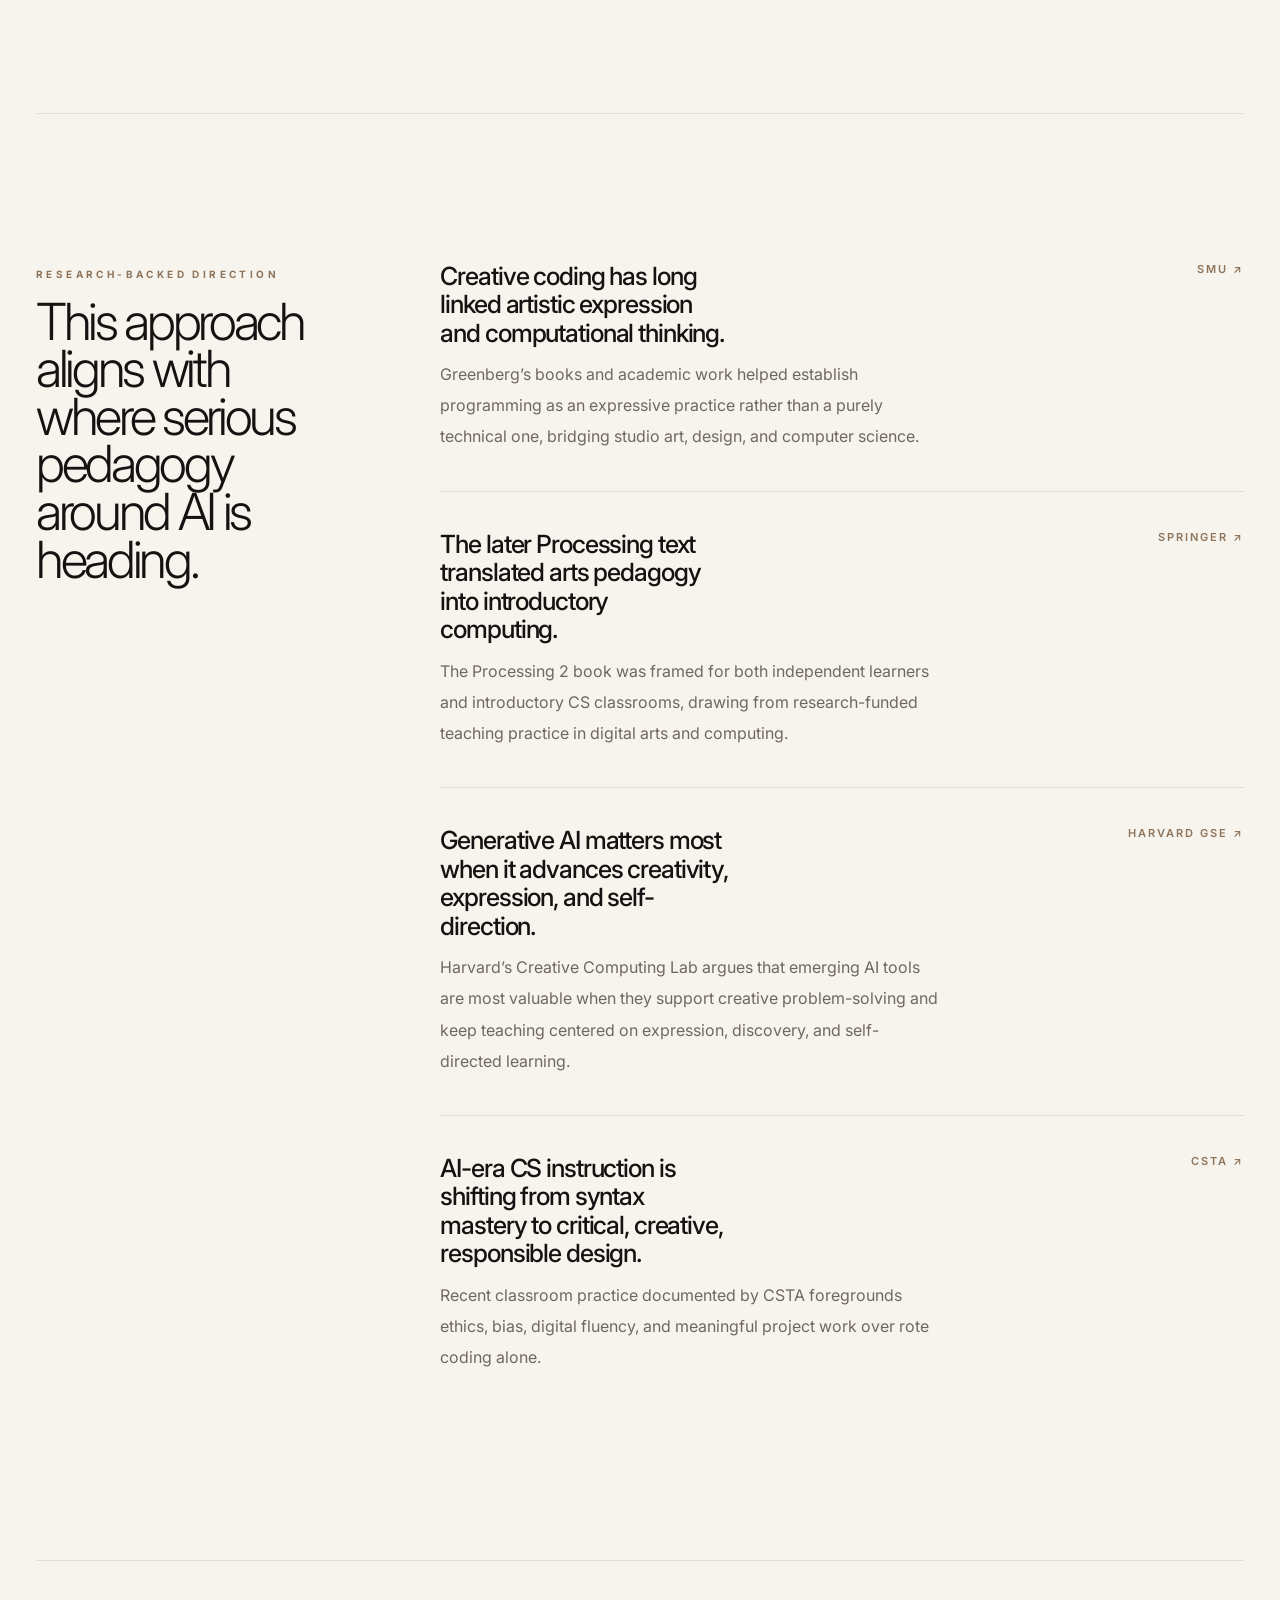
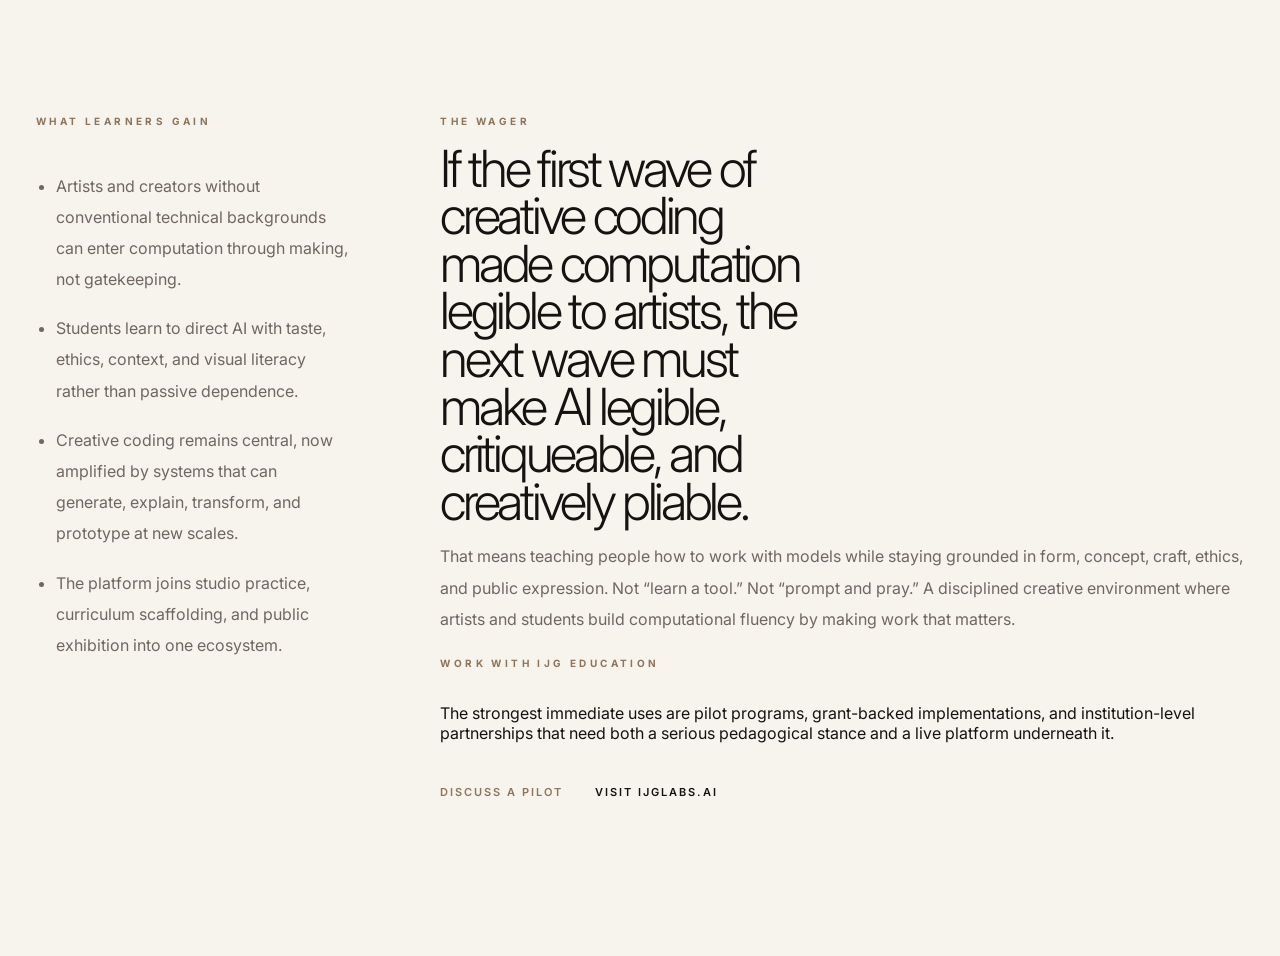
==== commit d443ab0b: "Use single Swiss-minimal theme glyph" ====
--- a/index.html
+++ b/index.html
@@ -30,13 +30,7 @@
         </nav>
         <div class="masthead-actions">
           <button class="theme-toggle" type="button" aria-label="Switch to dark mode" title="Toggle color mode">
-            <svg class="theme-toggle-icon theme-toggle-icon-moon" viewBox="0 0 24 24" aria-hidden="true">
-              <path d="M14.5 3.5a8.5 8.5 0 1 0 6 14.5 9 9 0 1 1-6-14.5Z" fill="none" stroke="currentColor" stroke-width="1.3" stroke-linecap="round" stroke-linejoin="round"/>
-            </svg>
-            <svg class="theme-toggle-icon theme-toggle-icon-sun" viewBox="0 0 24 24" aria-hidden="true">
-              <circle cx="12" cy="12" r="3.4" fill="none" stroke="currentColor" stroke-width="1.3"/>
-              <path d="M12 2.75v2.5M12 18.75v2.5M21.25 12h-2.5M5.25 12h-2.5M18.54 5.46l-1.77 1.77M7.23 16.77l-1.77 1.77M18.54 18.54l-1.77-1.77M7.23 7.23 5.46 5.46" fill="none" stroke="currentColor" stroke-width="1.3" stroke-linecap="round"/>
-            </svg>
+            <span class="theme-toggle-glyph" aria-hidden="true">◐</span>
           </button>
           <a class="nav-link" href="https://ijglabs.ai" target="_blank" rel="noreferrer">ijglabs.ai</a>
         </div>
--- a/styles.css
+++ b/styles.css
@@ -115,45 +115,31 @@
   display: inline-flex;
   align-items: center;
   justify-content: center;
-  width: 28px;
-  height: 28px;
+  width: 16px;
+  height: 16px;
   padding: 0;
-  border: 1px solid transparent;
-  border-radius: 999px;
+  border: 0;
   background: transparent;
   color: var(--muted);
   cursor: pointer;
-  transition: color 140ms ease, border-color 140ms ease, background-color 140ms ease;
+  transition: color 140ms ease, opacity 140ms ease;
 }
 
 .theme-toggle:hover {
   color: var(--text);
-  border-color: var(--line);
-  background: var(--surface);
 }
 
 .theme-toggle:focus-visible {
   outline: none;
   color: var(--text);
-  border-color: var(--line-strong);
-  background: var(--surface);
-}
-
-.theme-toggle-icon {
-  width: 14px;
-  height: 14px;
-}
-
-.theme-toggle-icon-sun {
-  display: none;
-}
-
-:root[data-theme='dark'] .theme-toggle-icon-moon {
-  display: none;
-}
-
-:root[data-theme='dark'] .theme-toggle-icon-sun {
-  display: block;
+  opacity: 1;
+}
+
+.theme-toggle-glyph {
+  display: inline-block;
+  font-size: 11px;
+  line-height: 1;
+  letter-spacing: 0;
 }
 
 .mastnav a,
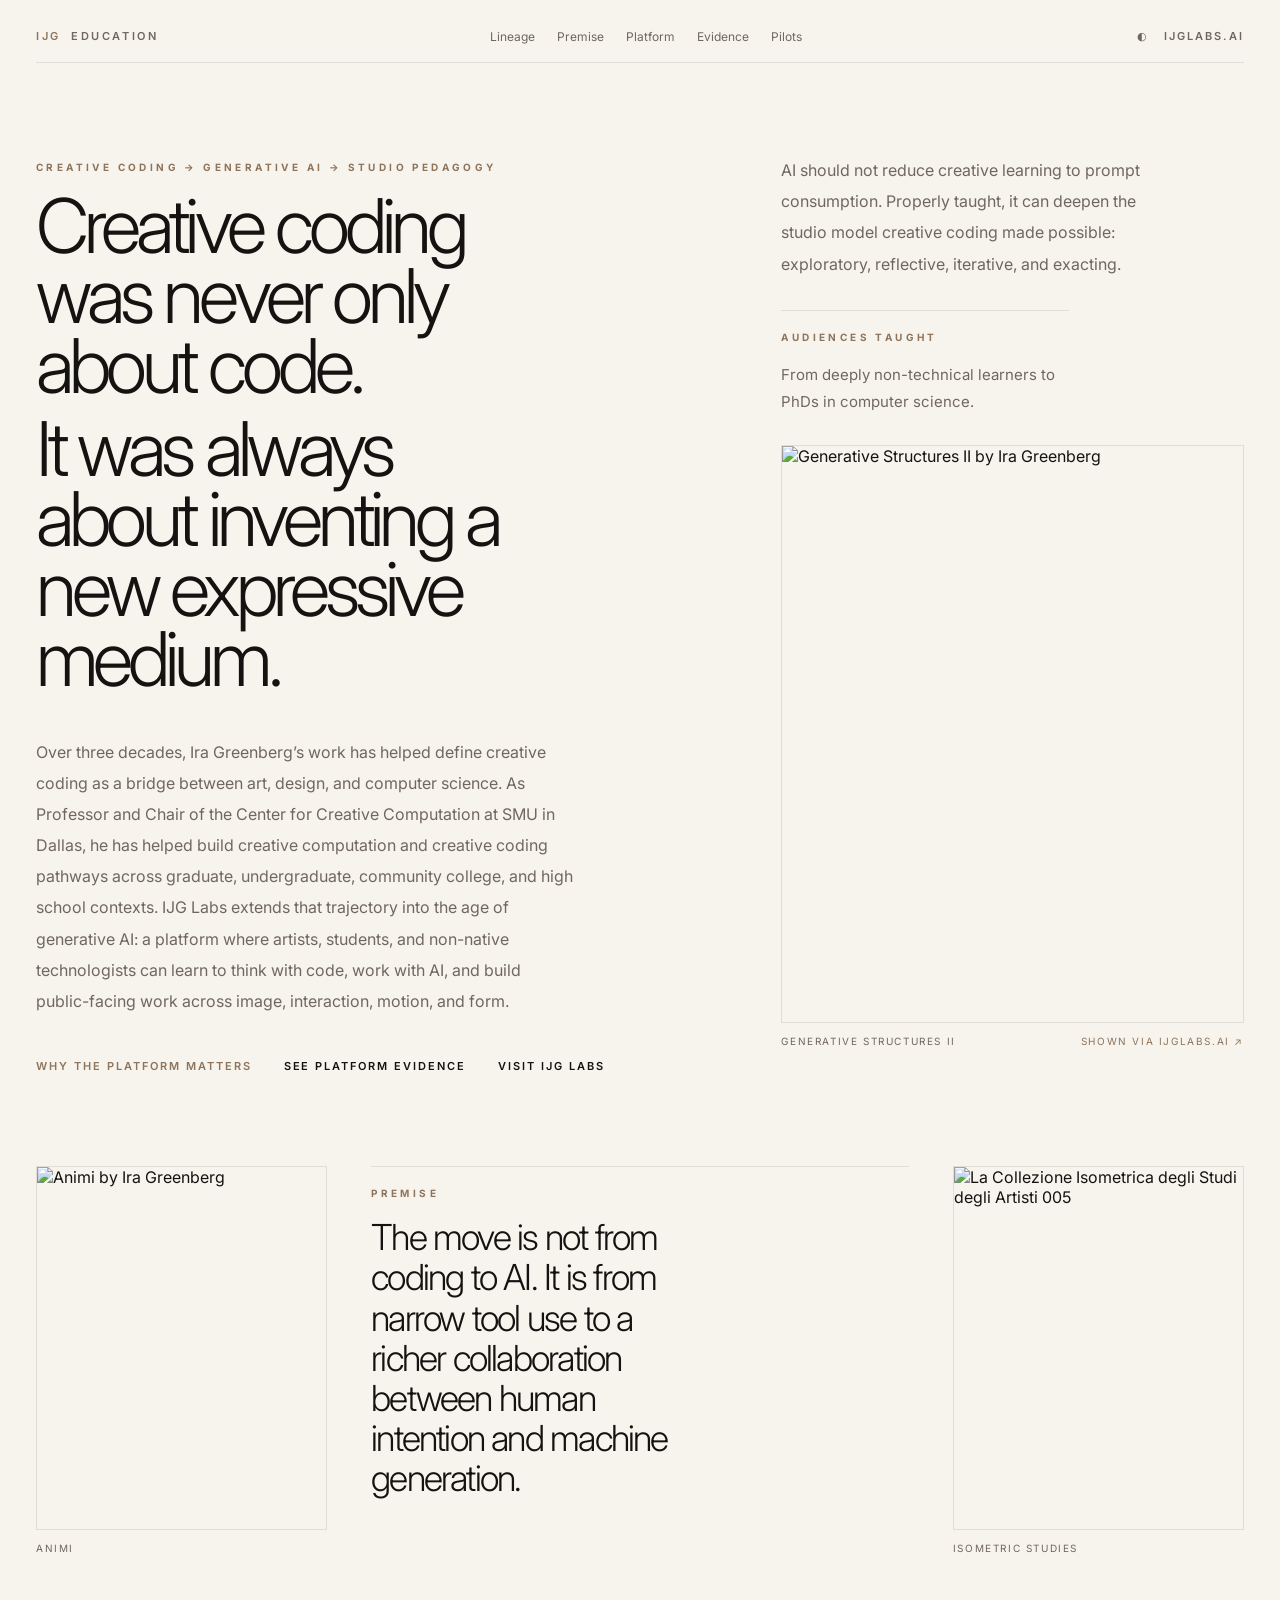
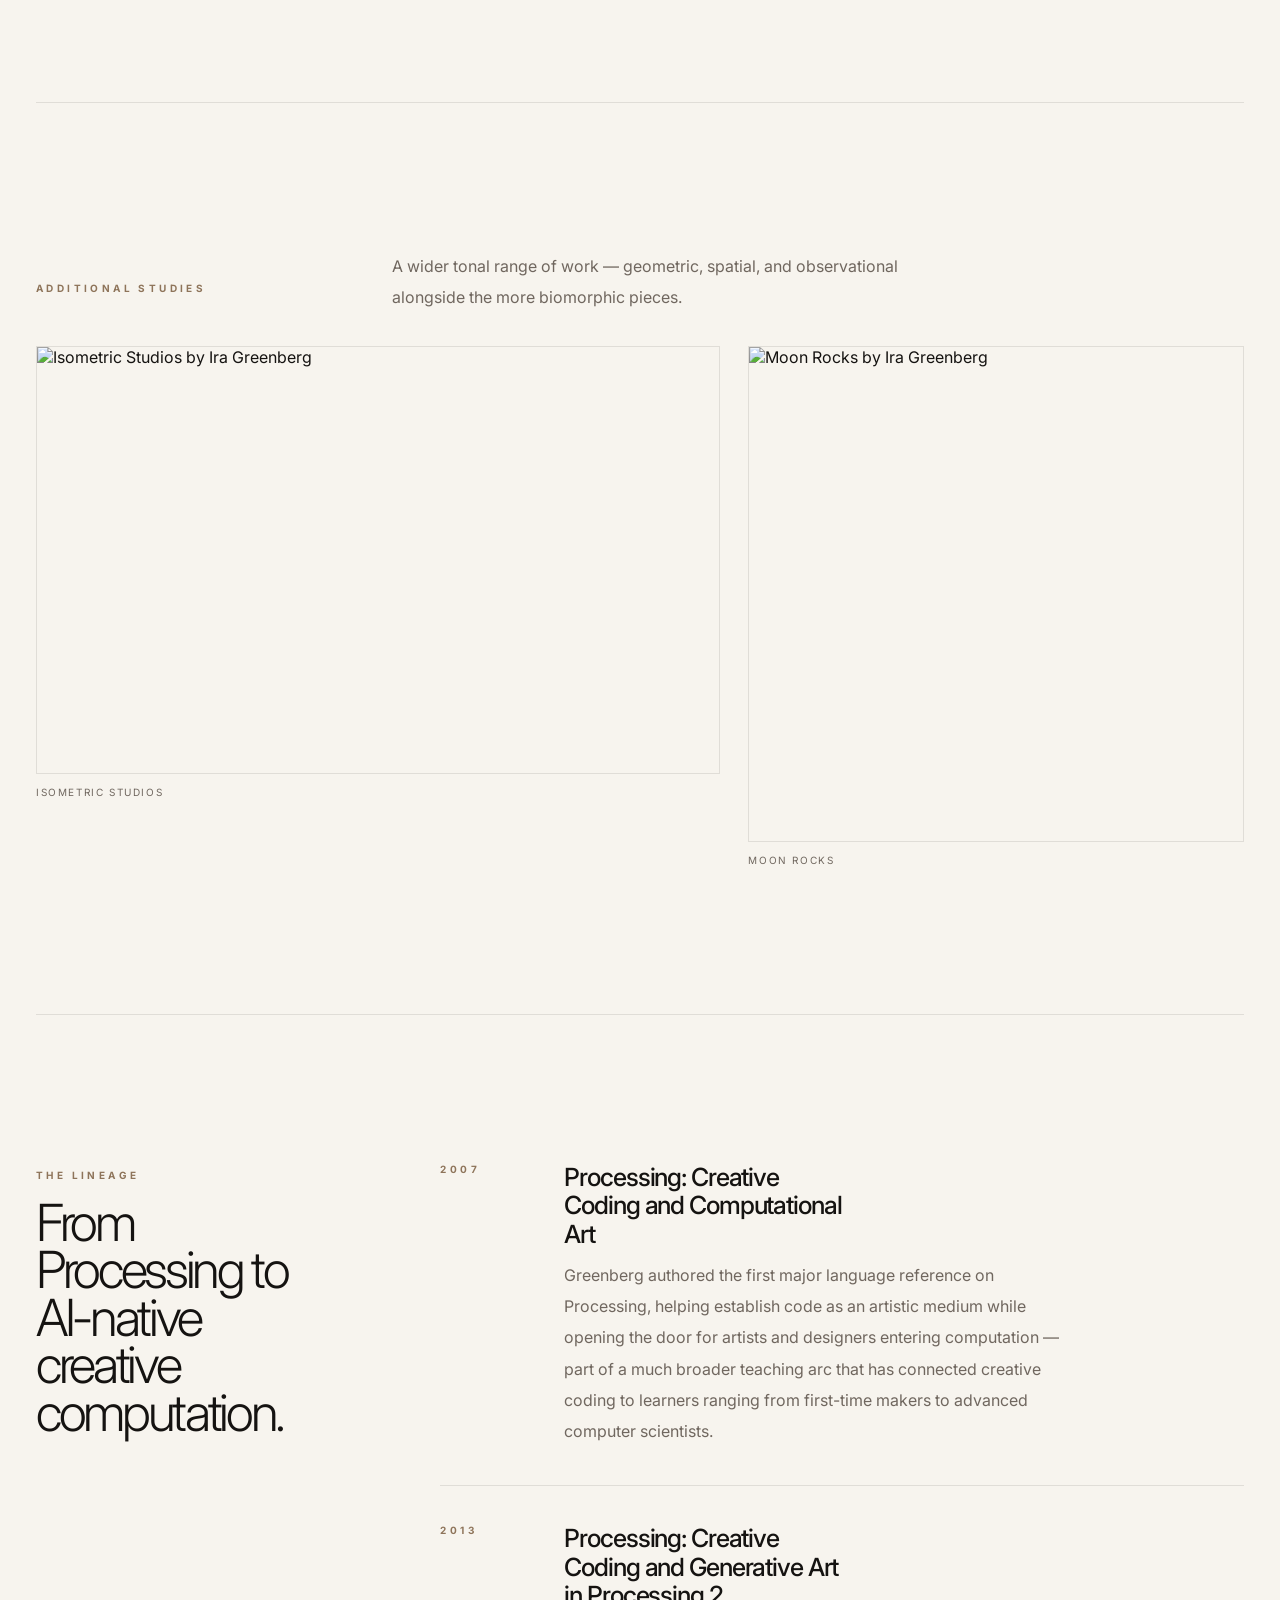
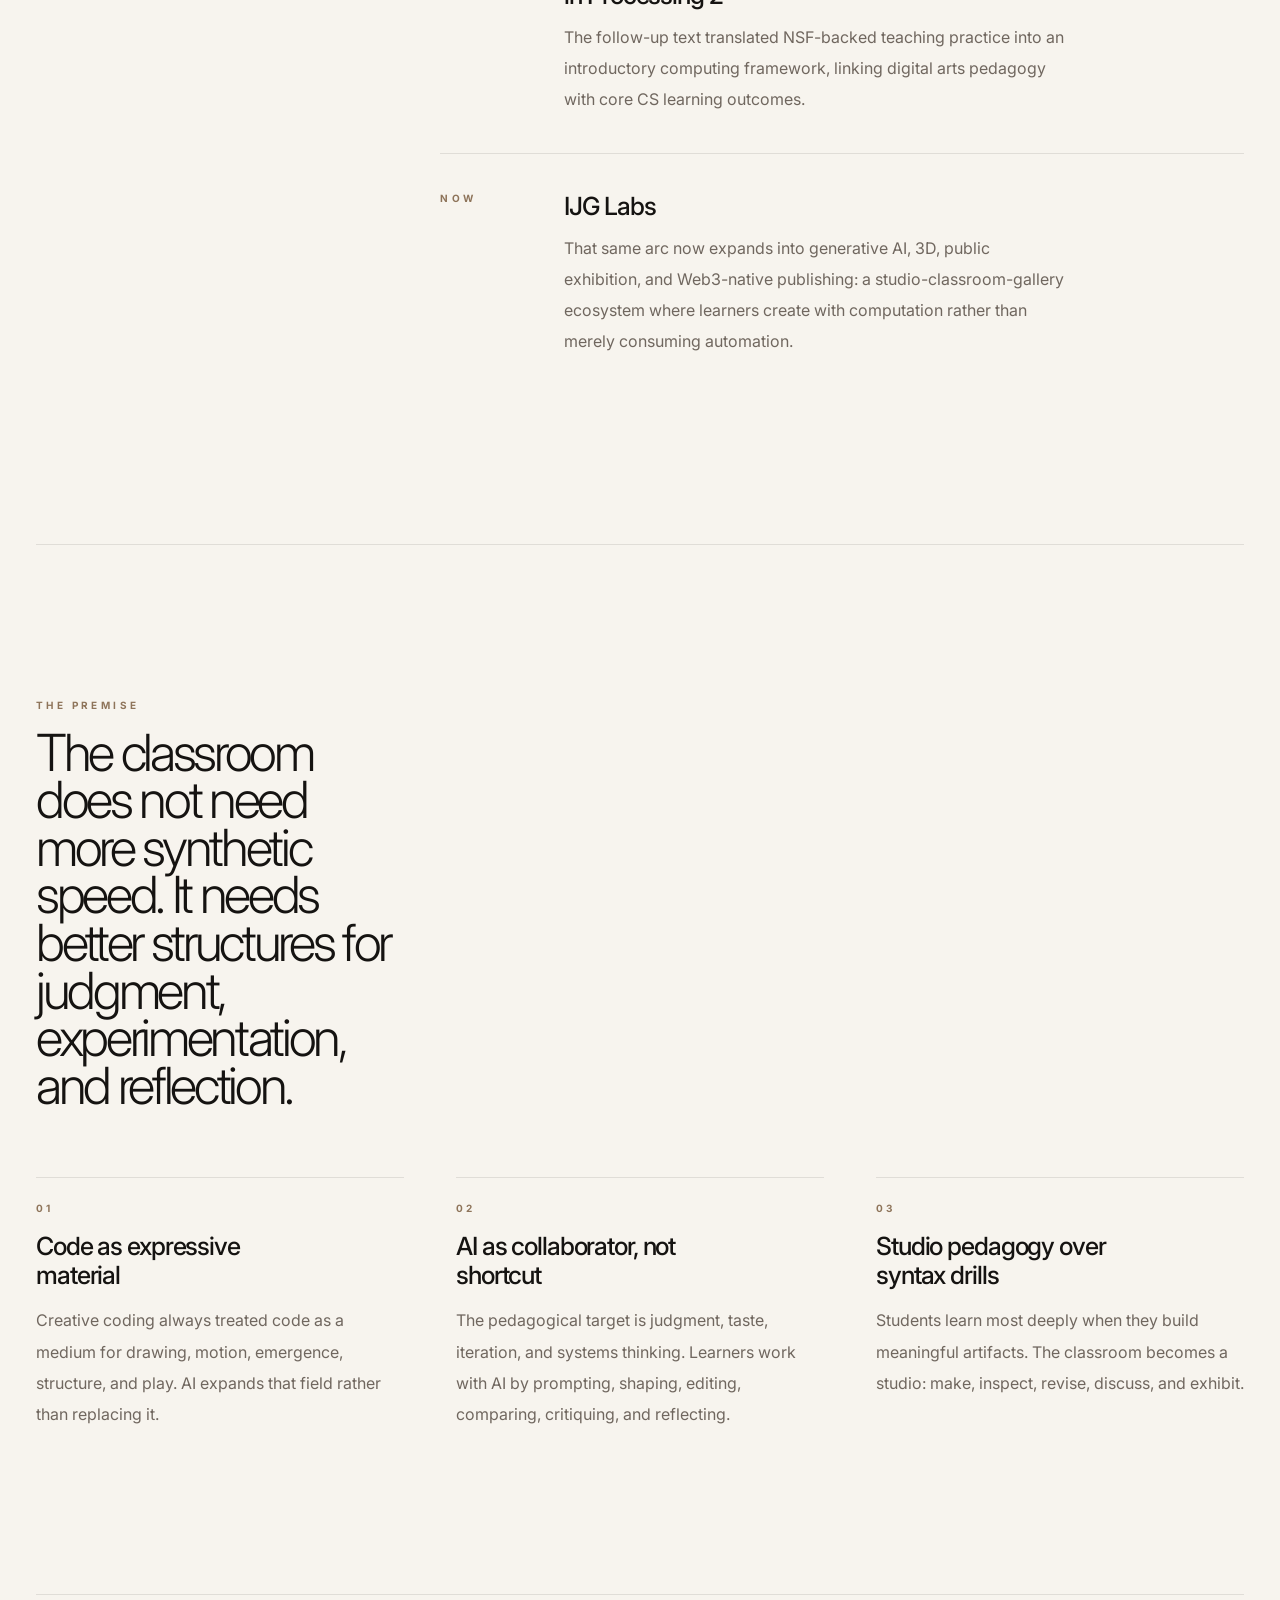
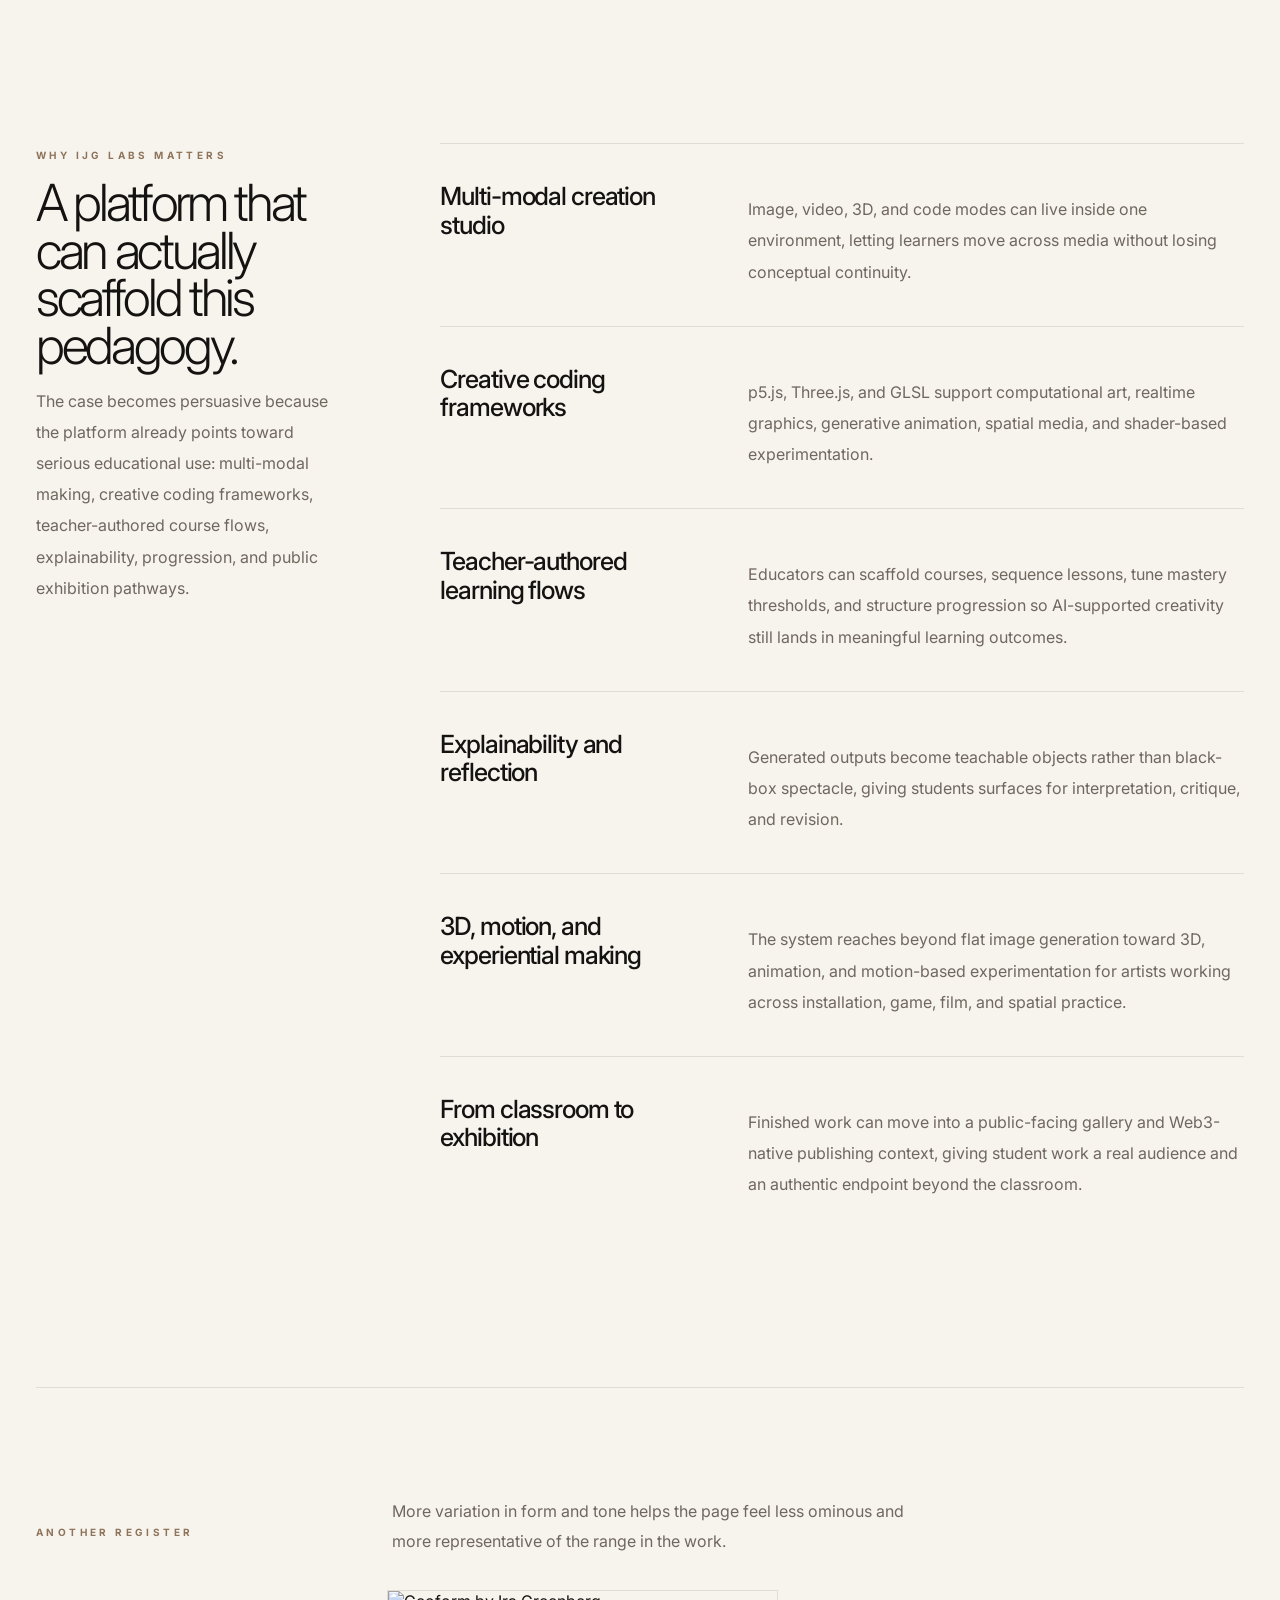
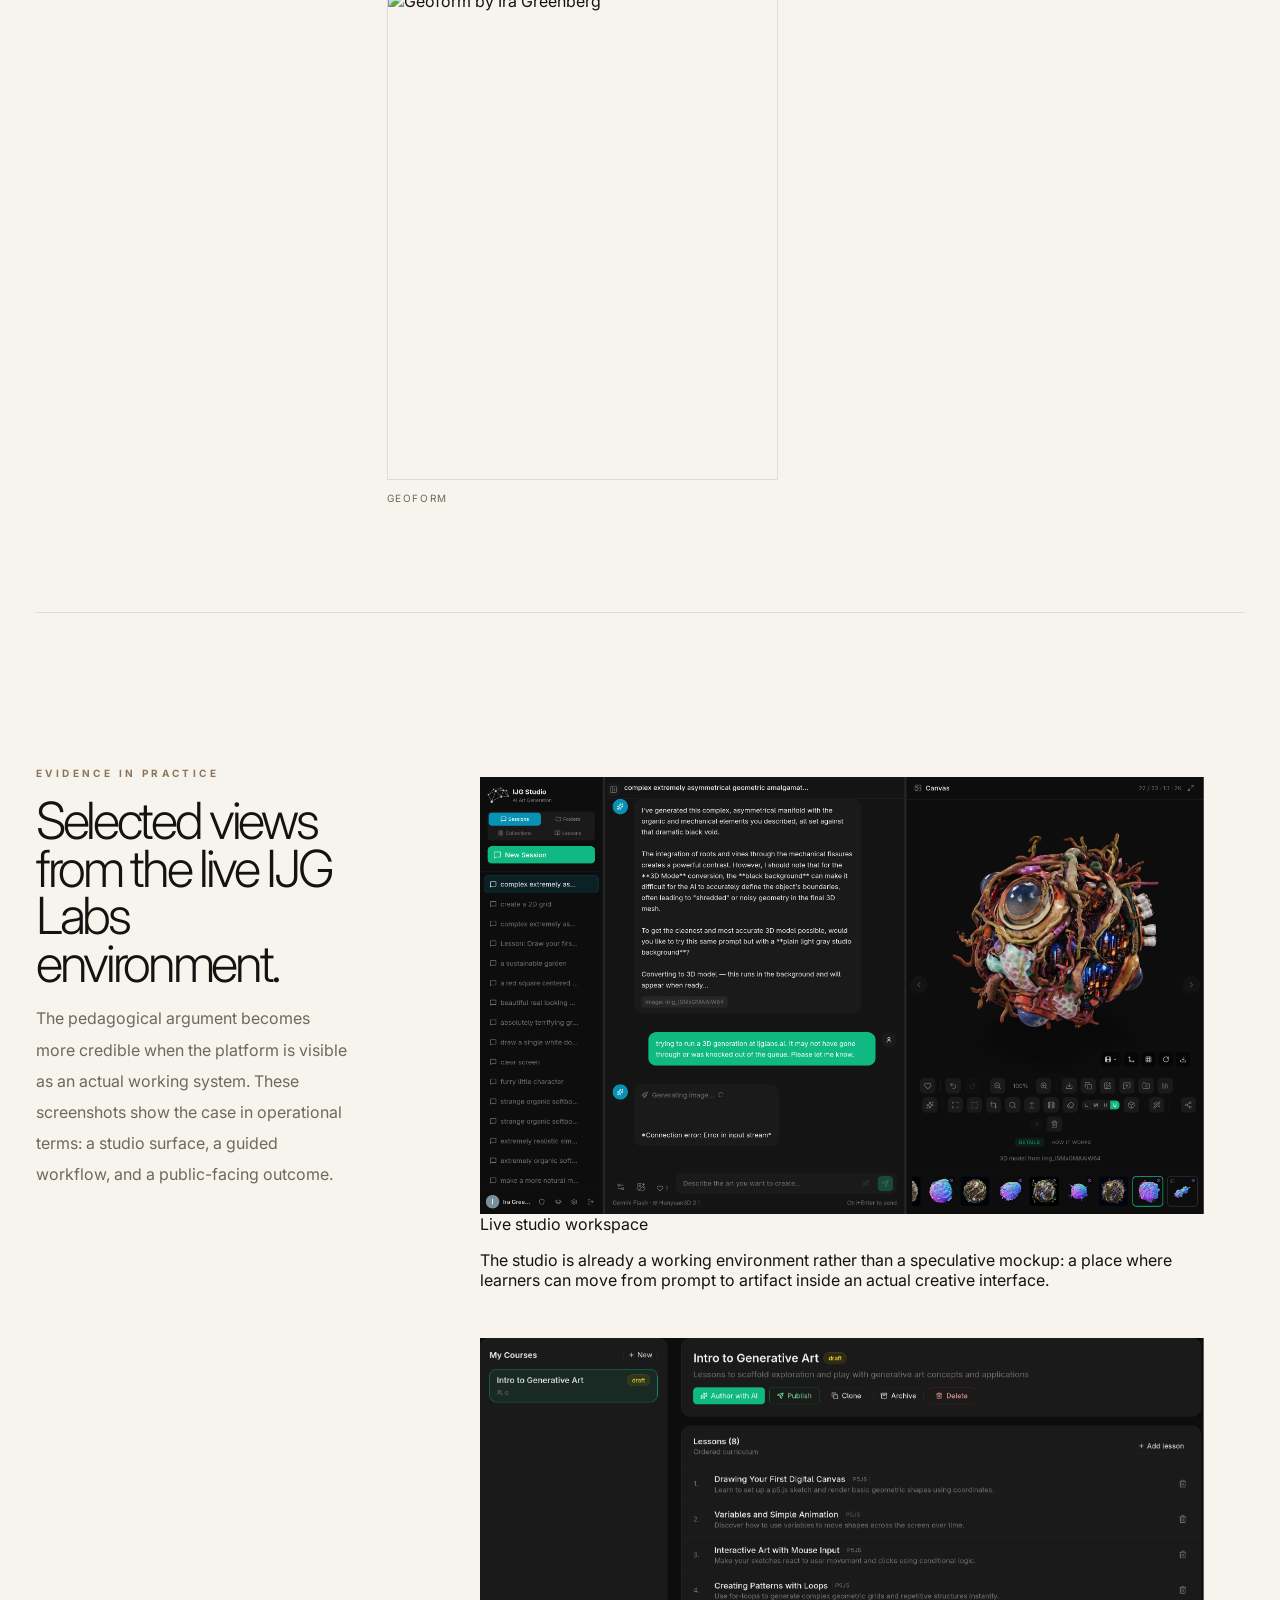
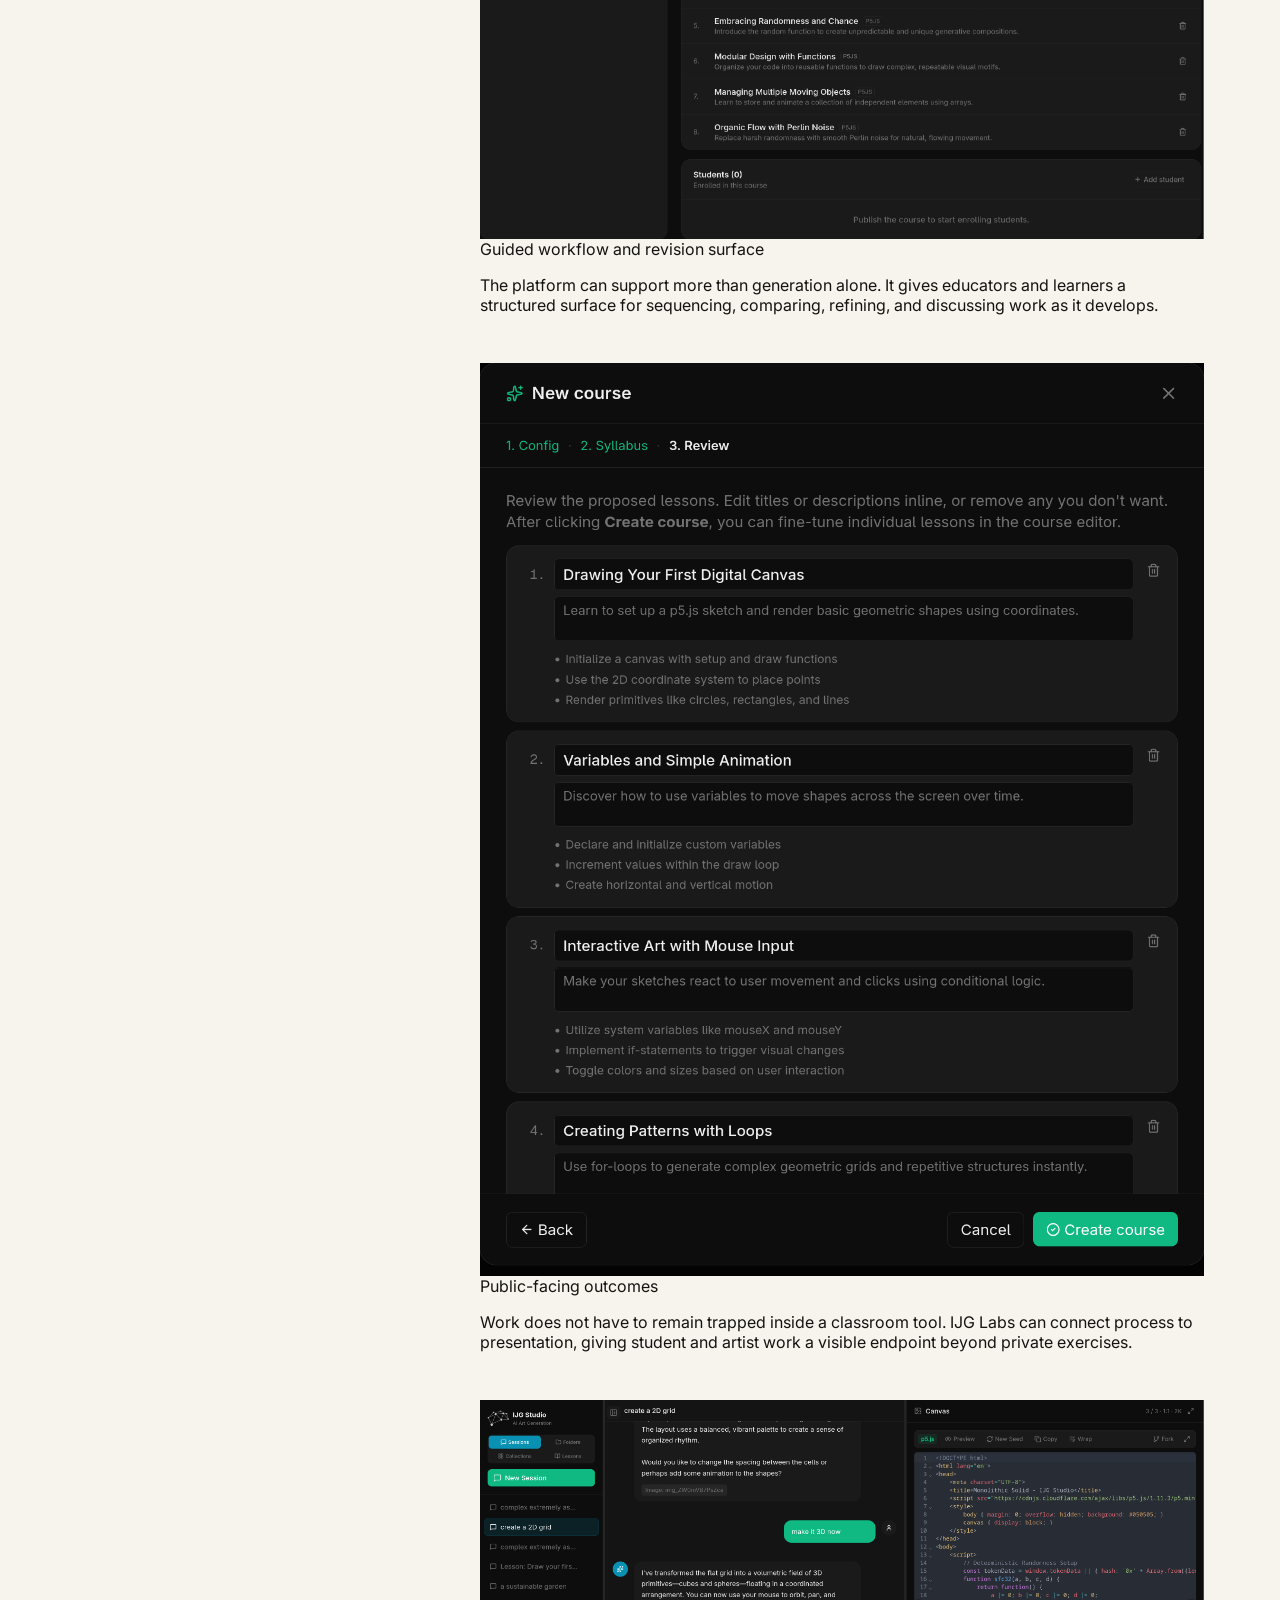
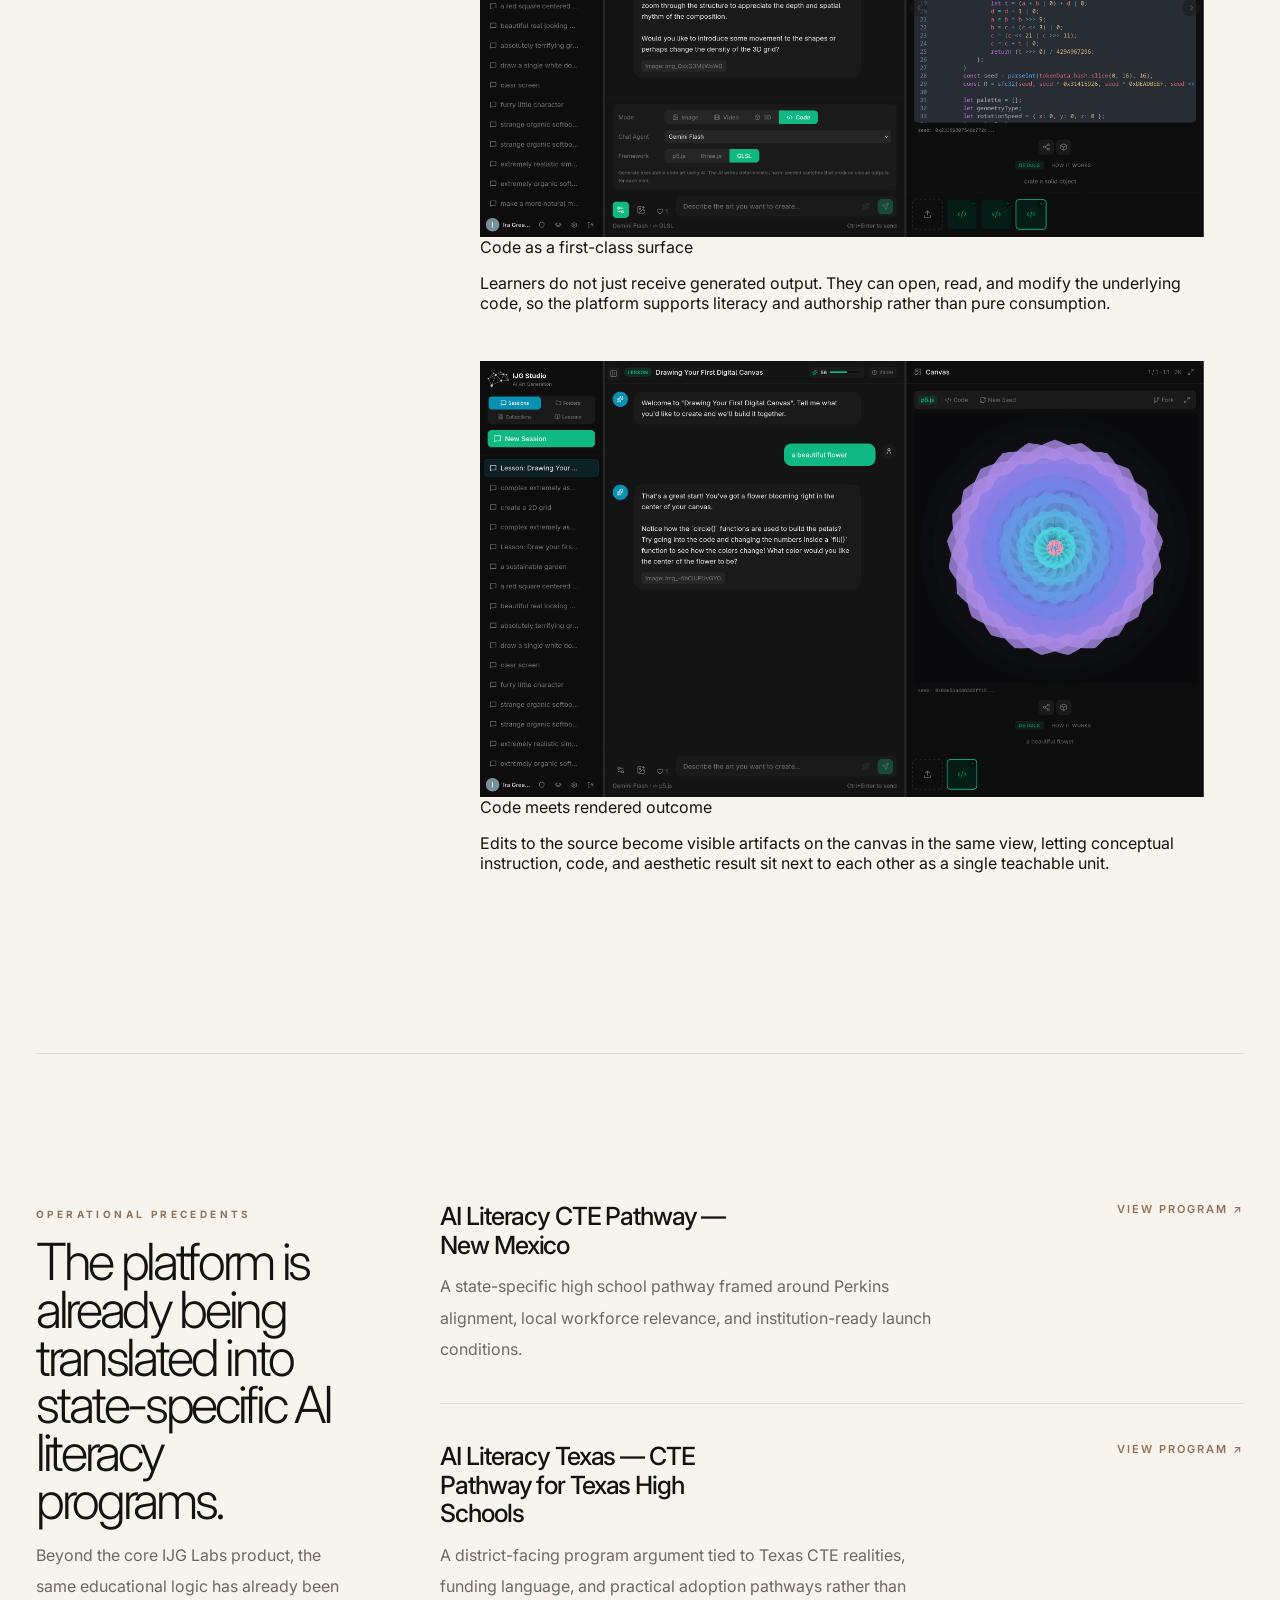
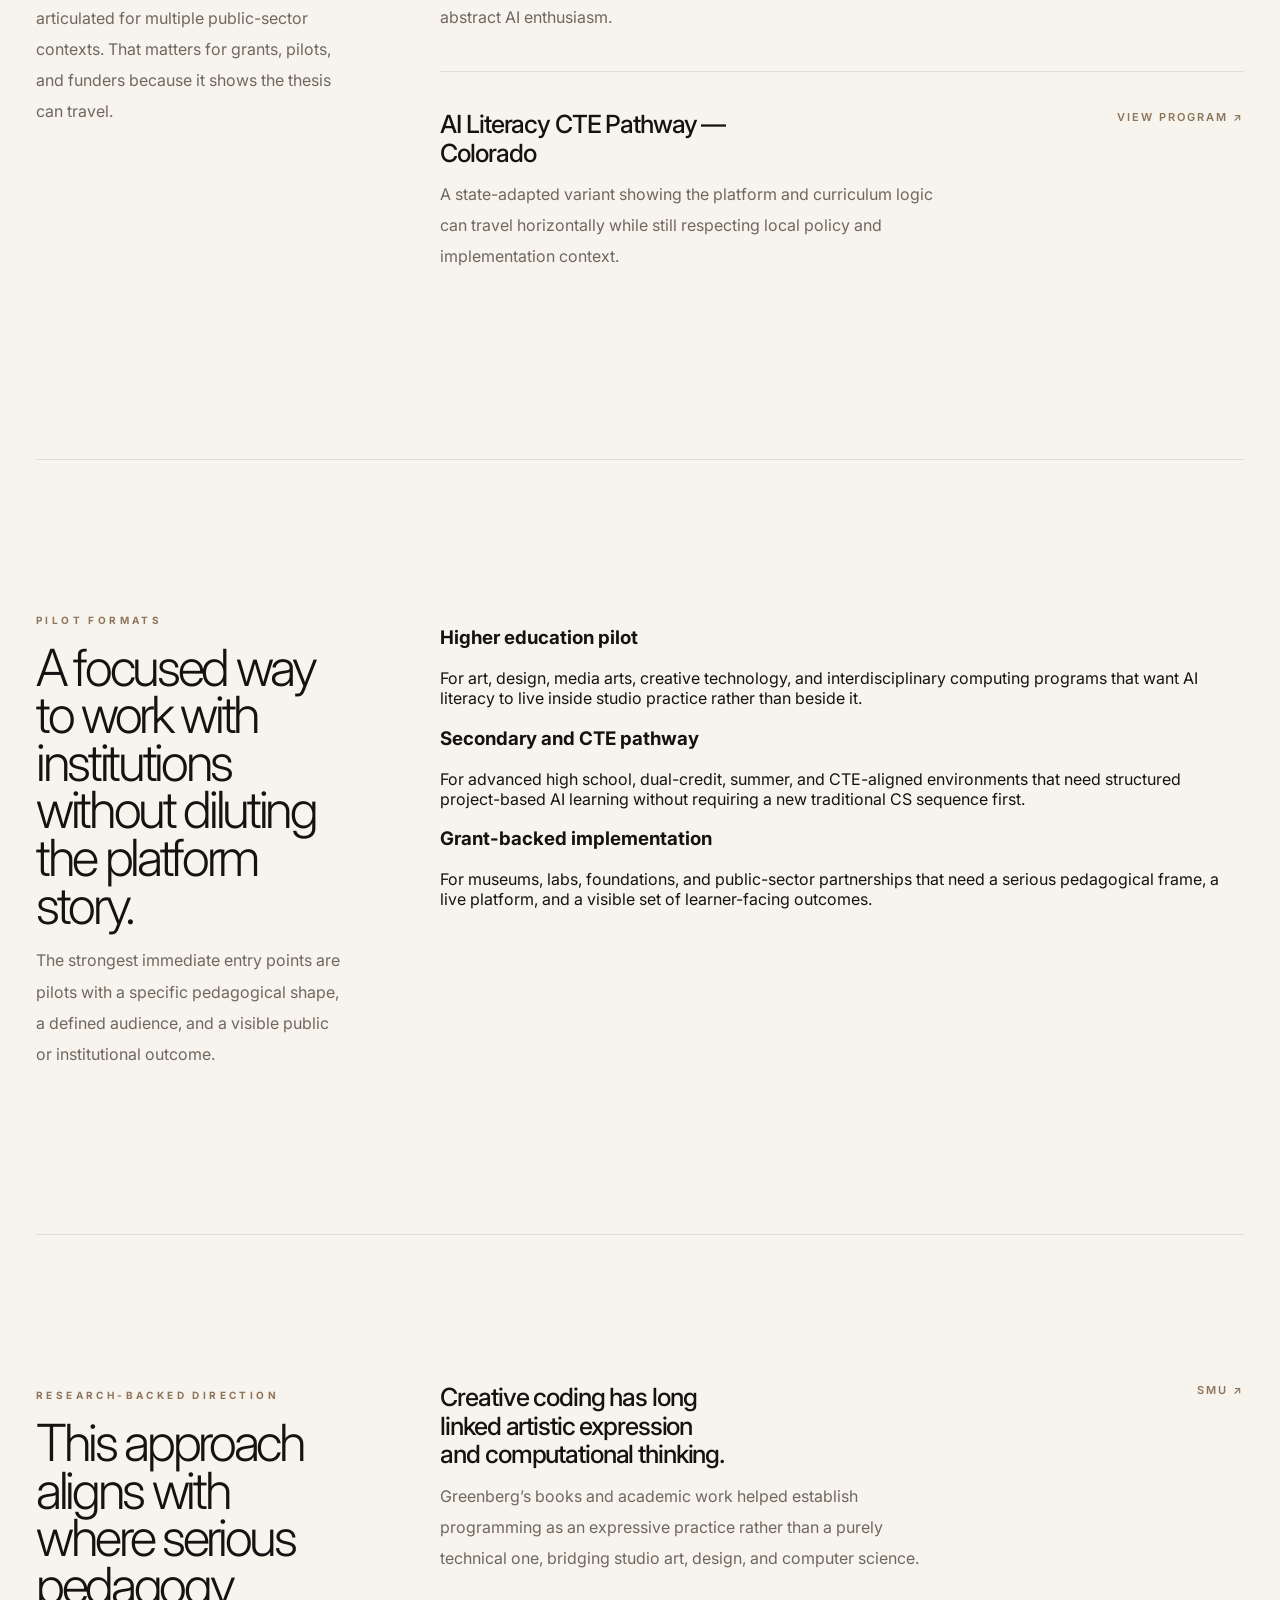
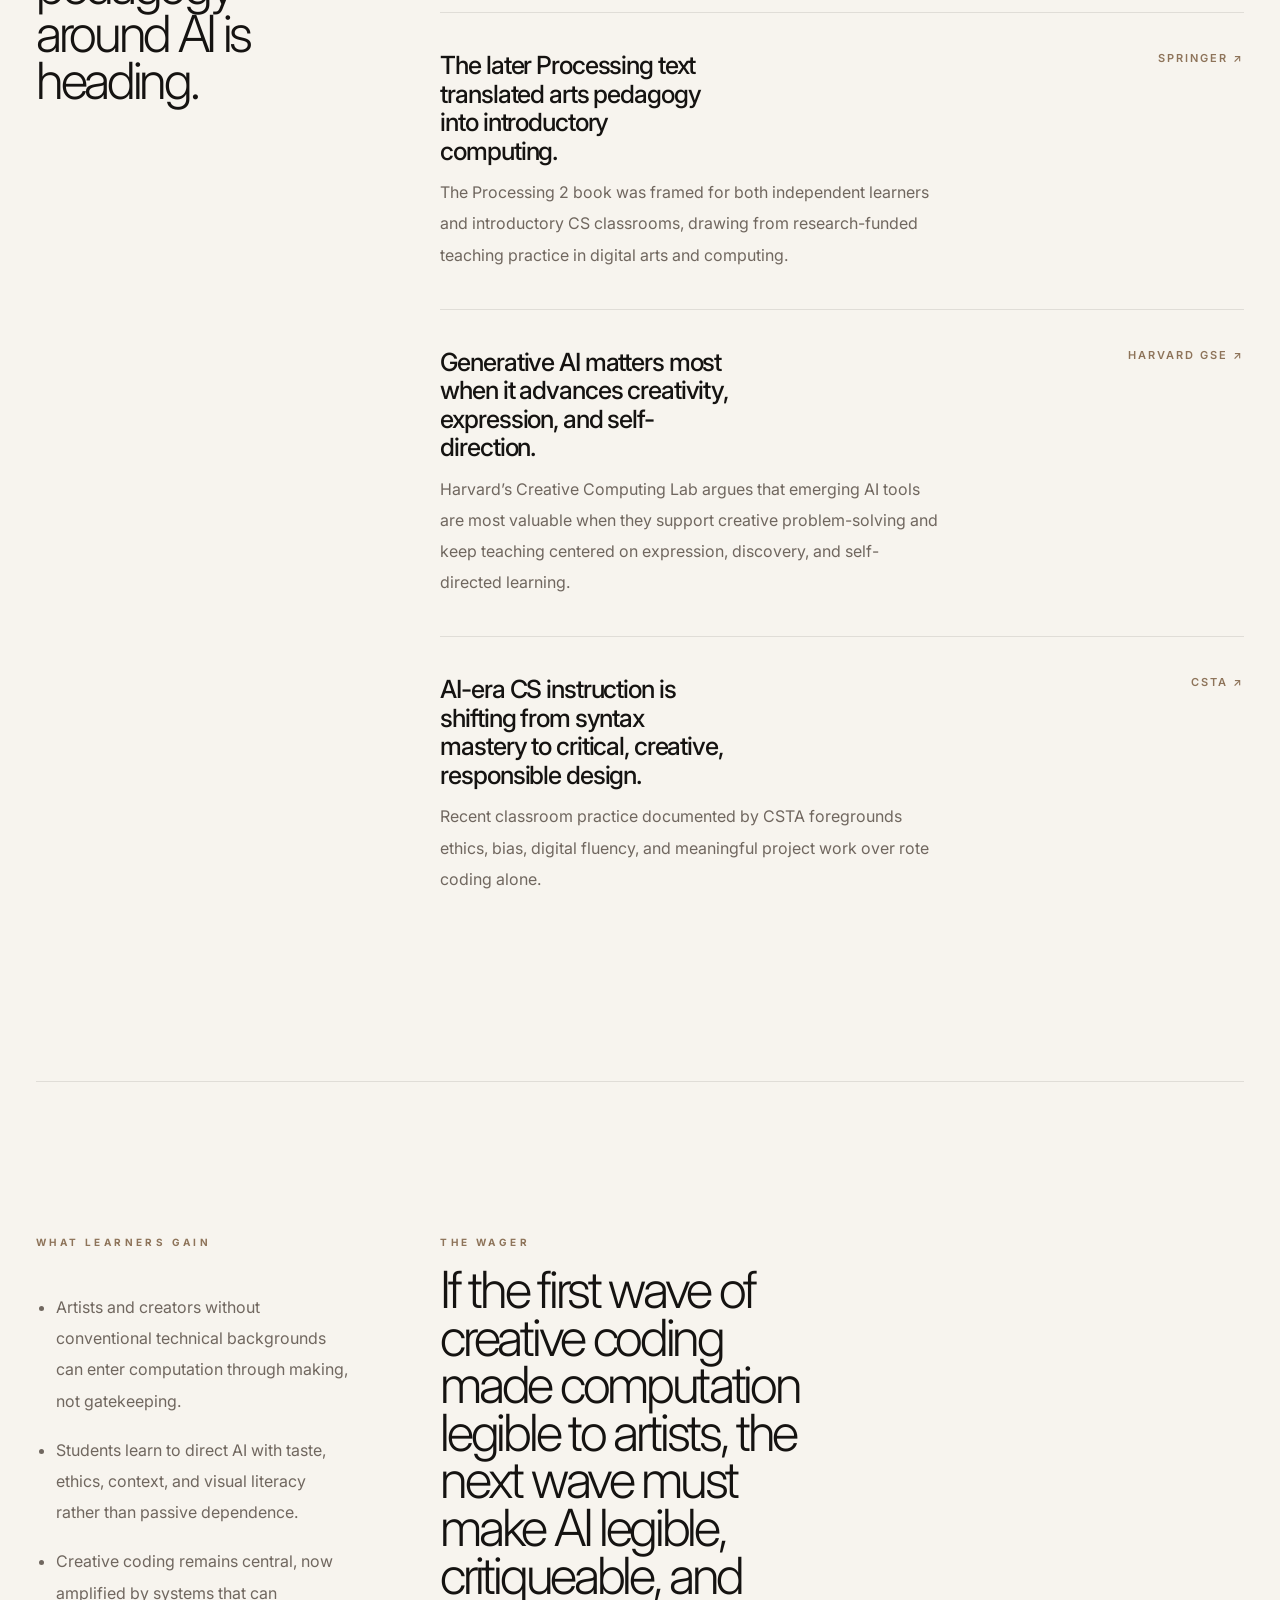
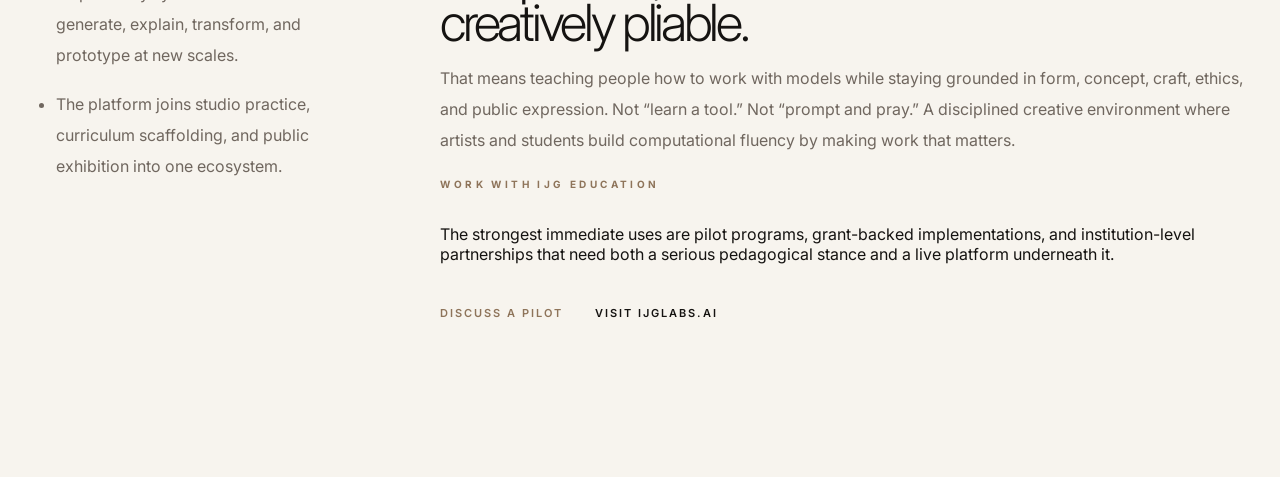
==== commit c3d815ef: "Add code-editor and code-output shots to Evidence in practice Extends the proof gallery with two vie" ====
--- a/index.html
+++ b/index.html
@@ -276,6 +276,20 @@
                 <p>Work does not have to remain trapped inside a classroom tool. IJG Labs can connect process to presentation, giving student and artist work a visible endpoint beyond private exercises.</p>
               </figcaption>
             </figure>
+            <figure class="proof-card">
+              <img src="./education-proof/code-editor.png" alt="IJG Labs code editor view with p5.js source" />
+              <figcaption>
+                <span>Code as a first-class surface</span>
+                <p>Learners do not just receive generated output. They can open, read, and modify the underlying code, so the platform supports literacy and authorship rather than pure consumption.</p>
+              </figcaption>
+            </figure>
+            <figure class="proof-card">
+              <img src="./education-proof/code-output.png" alt="IJG Labs rendered canvas output from learner code" />
+              <figcaption>
+                <span>Code meets rendered outcome</span>
+                <p>Edits to the source become visible artifacts on the canvas in the same view, letting conceptual instruction, code, and aesthetic result sit next to each other as a single teachable unit.</p>
+              </figcaption>
+            </figure>
           </div>
         </section>
 
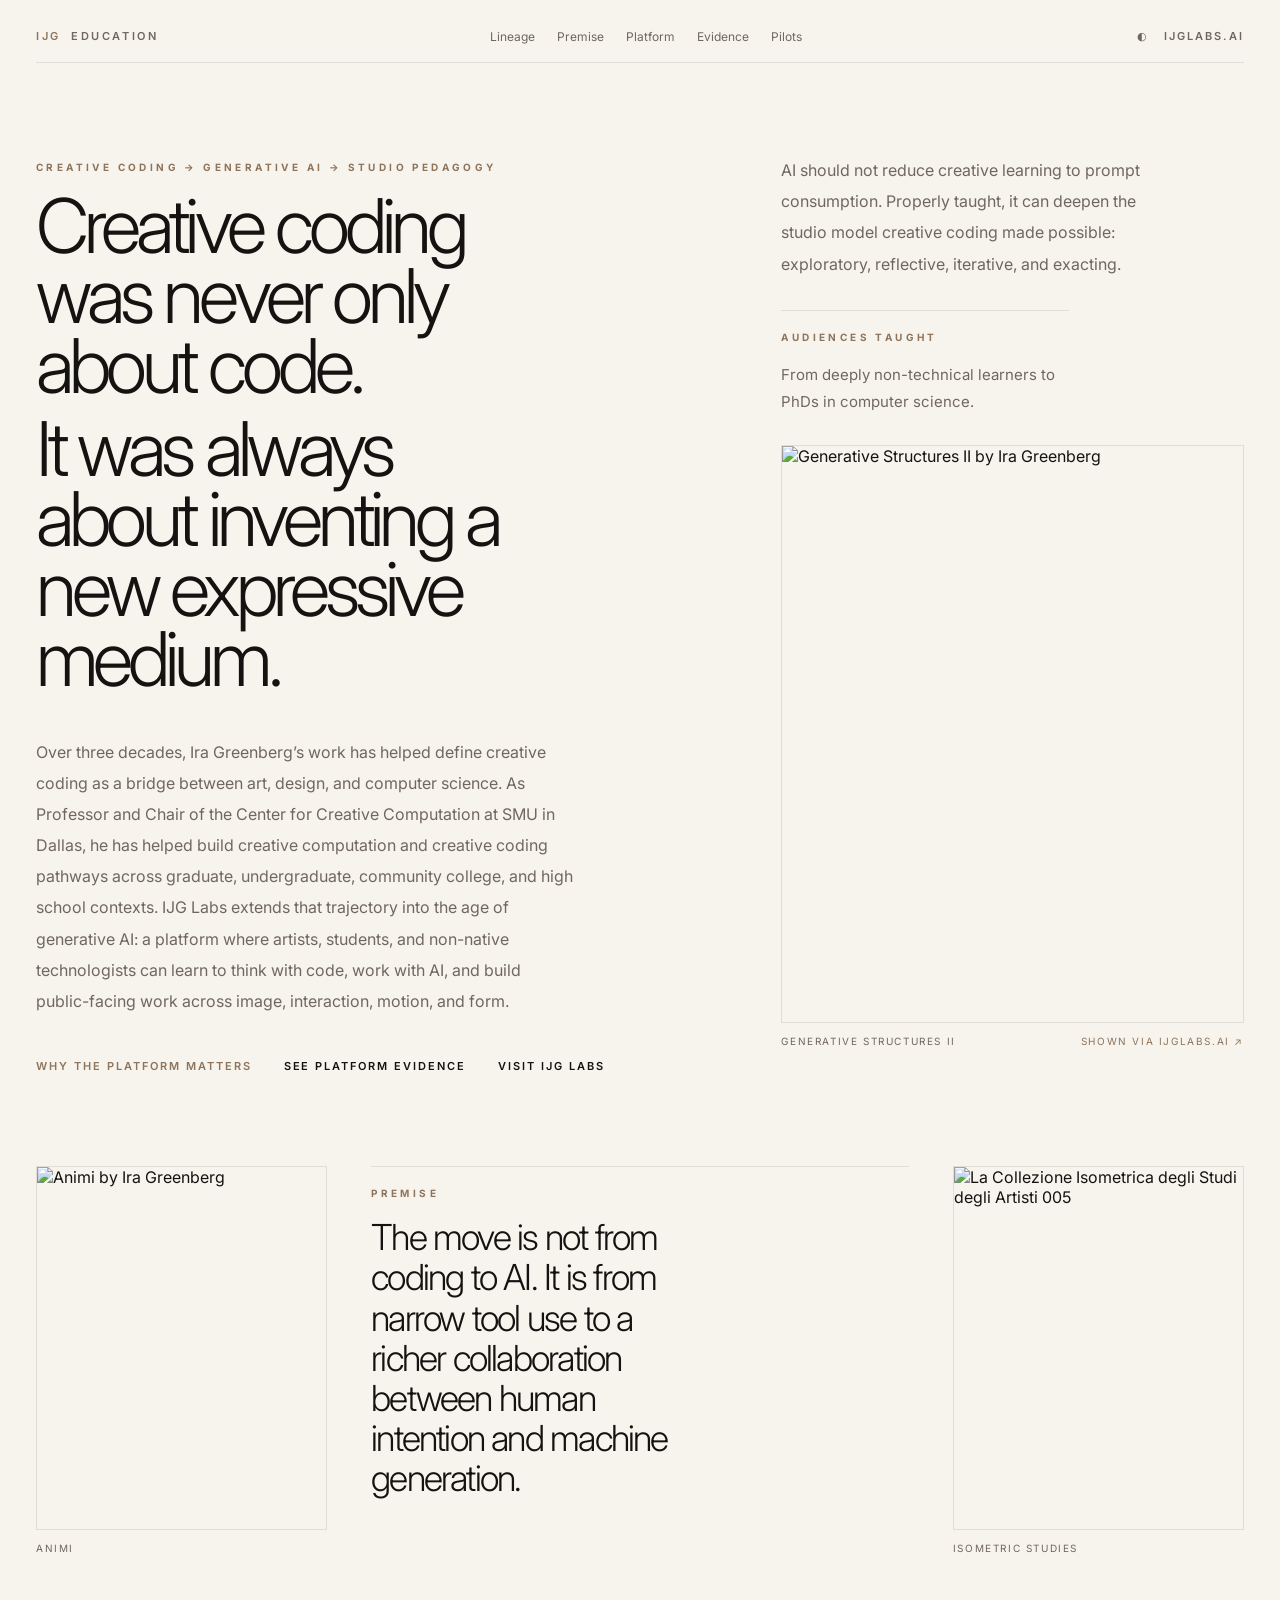
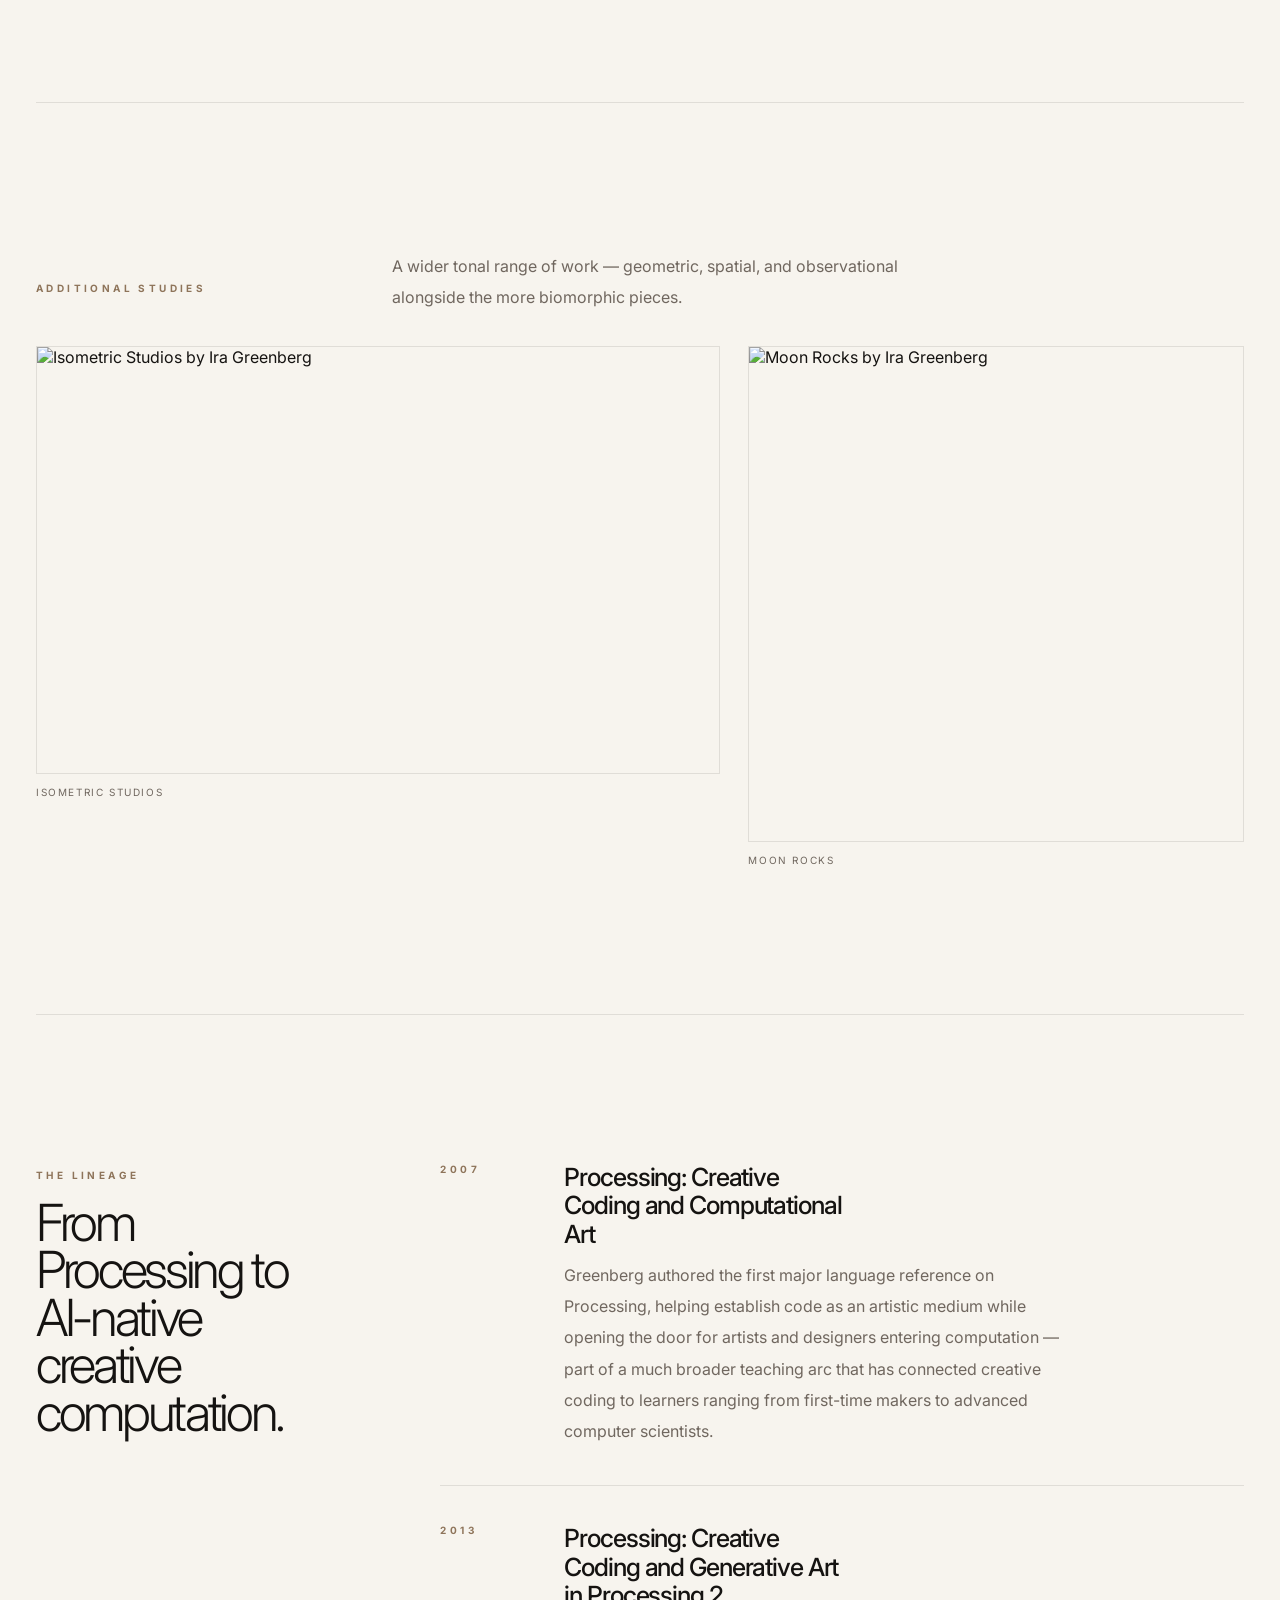
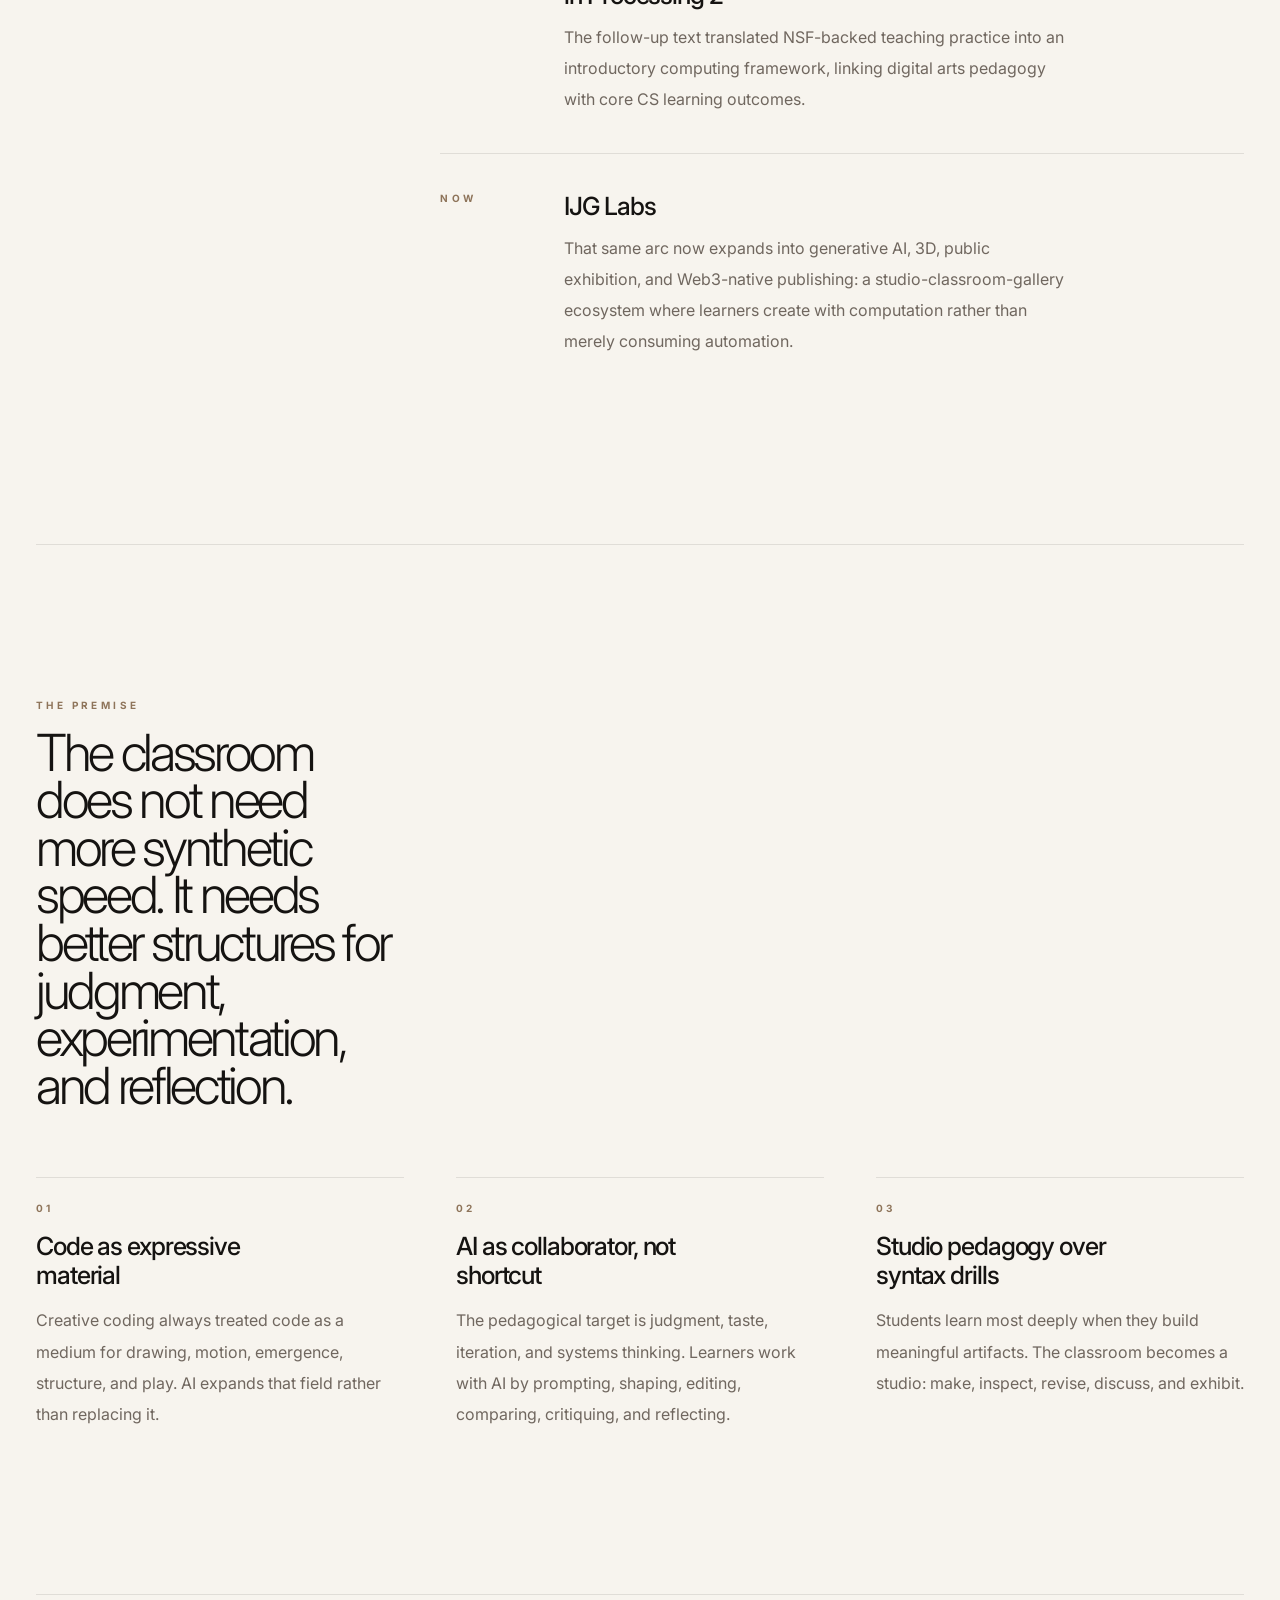
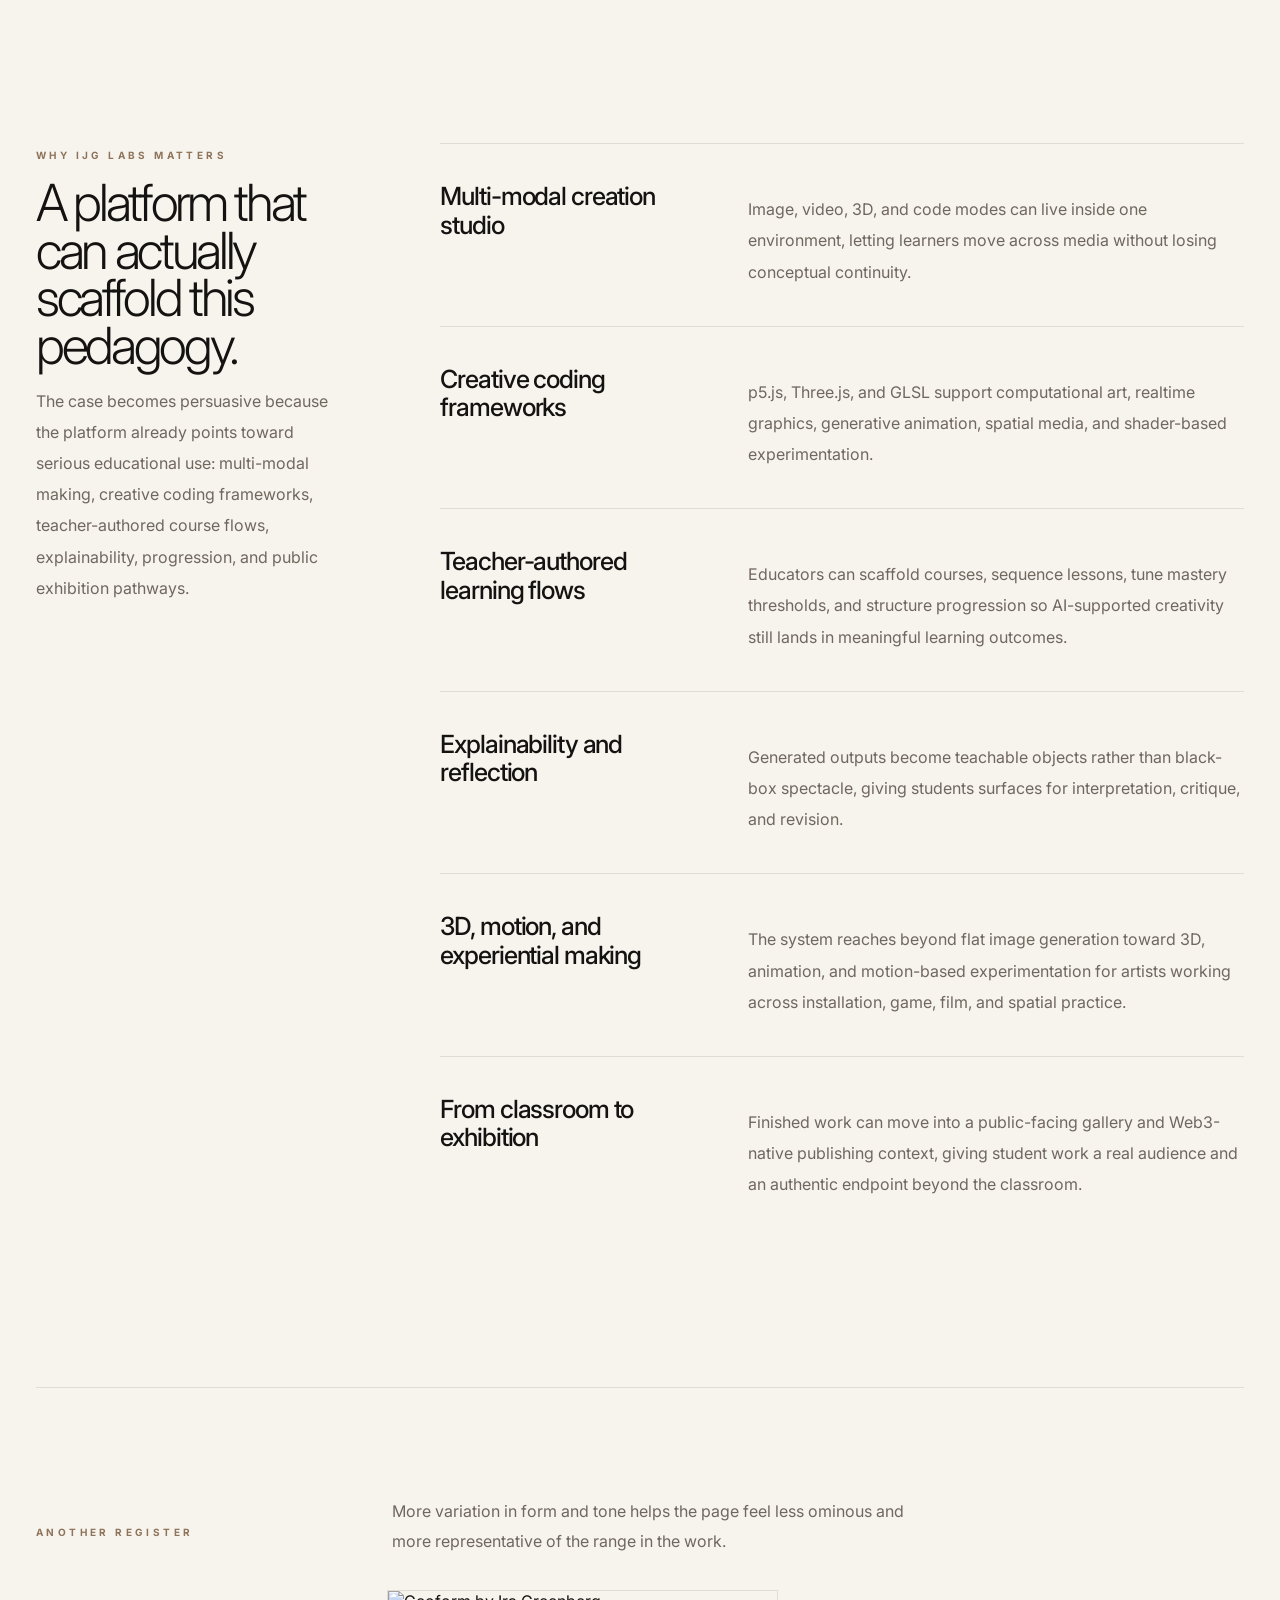
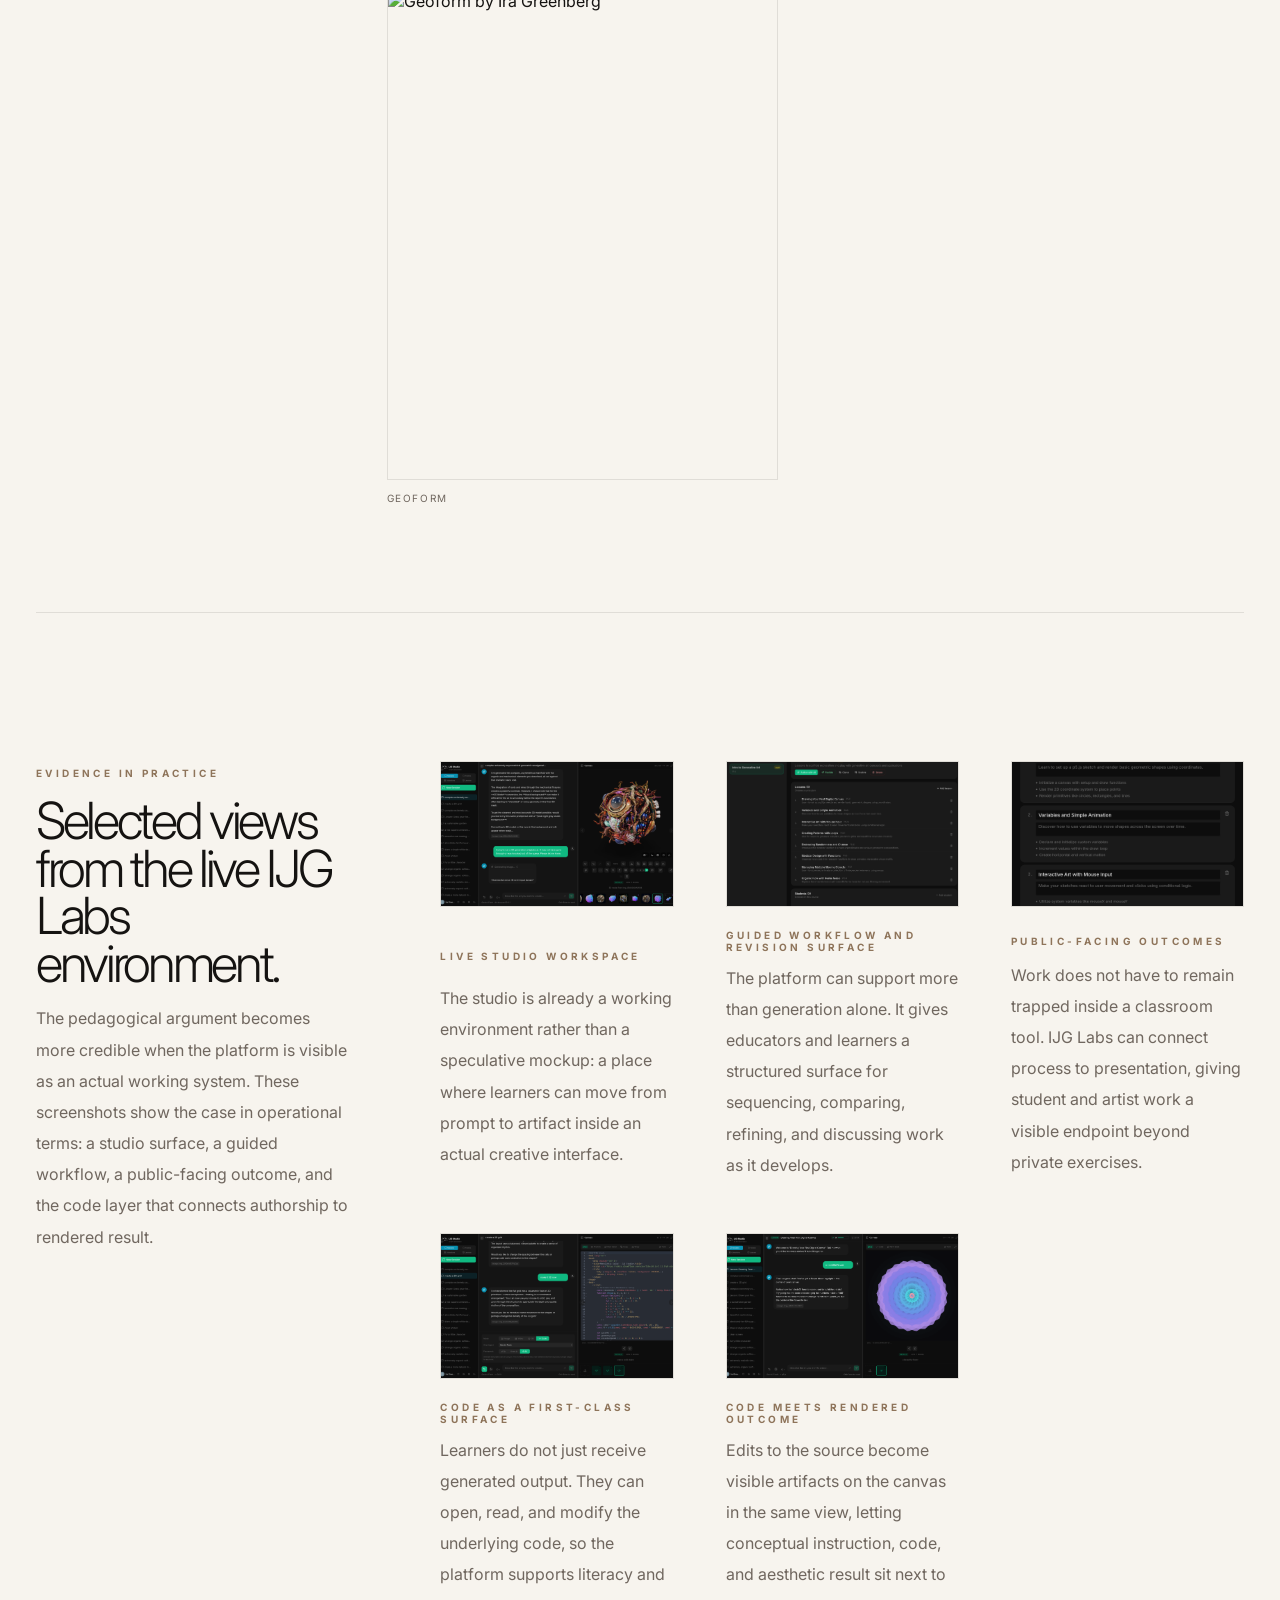
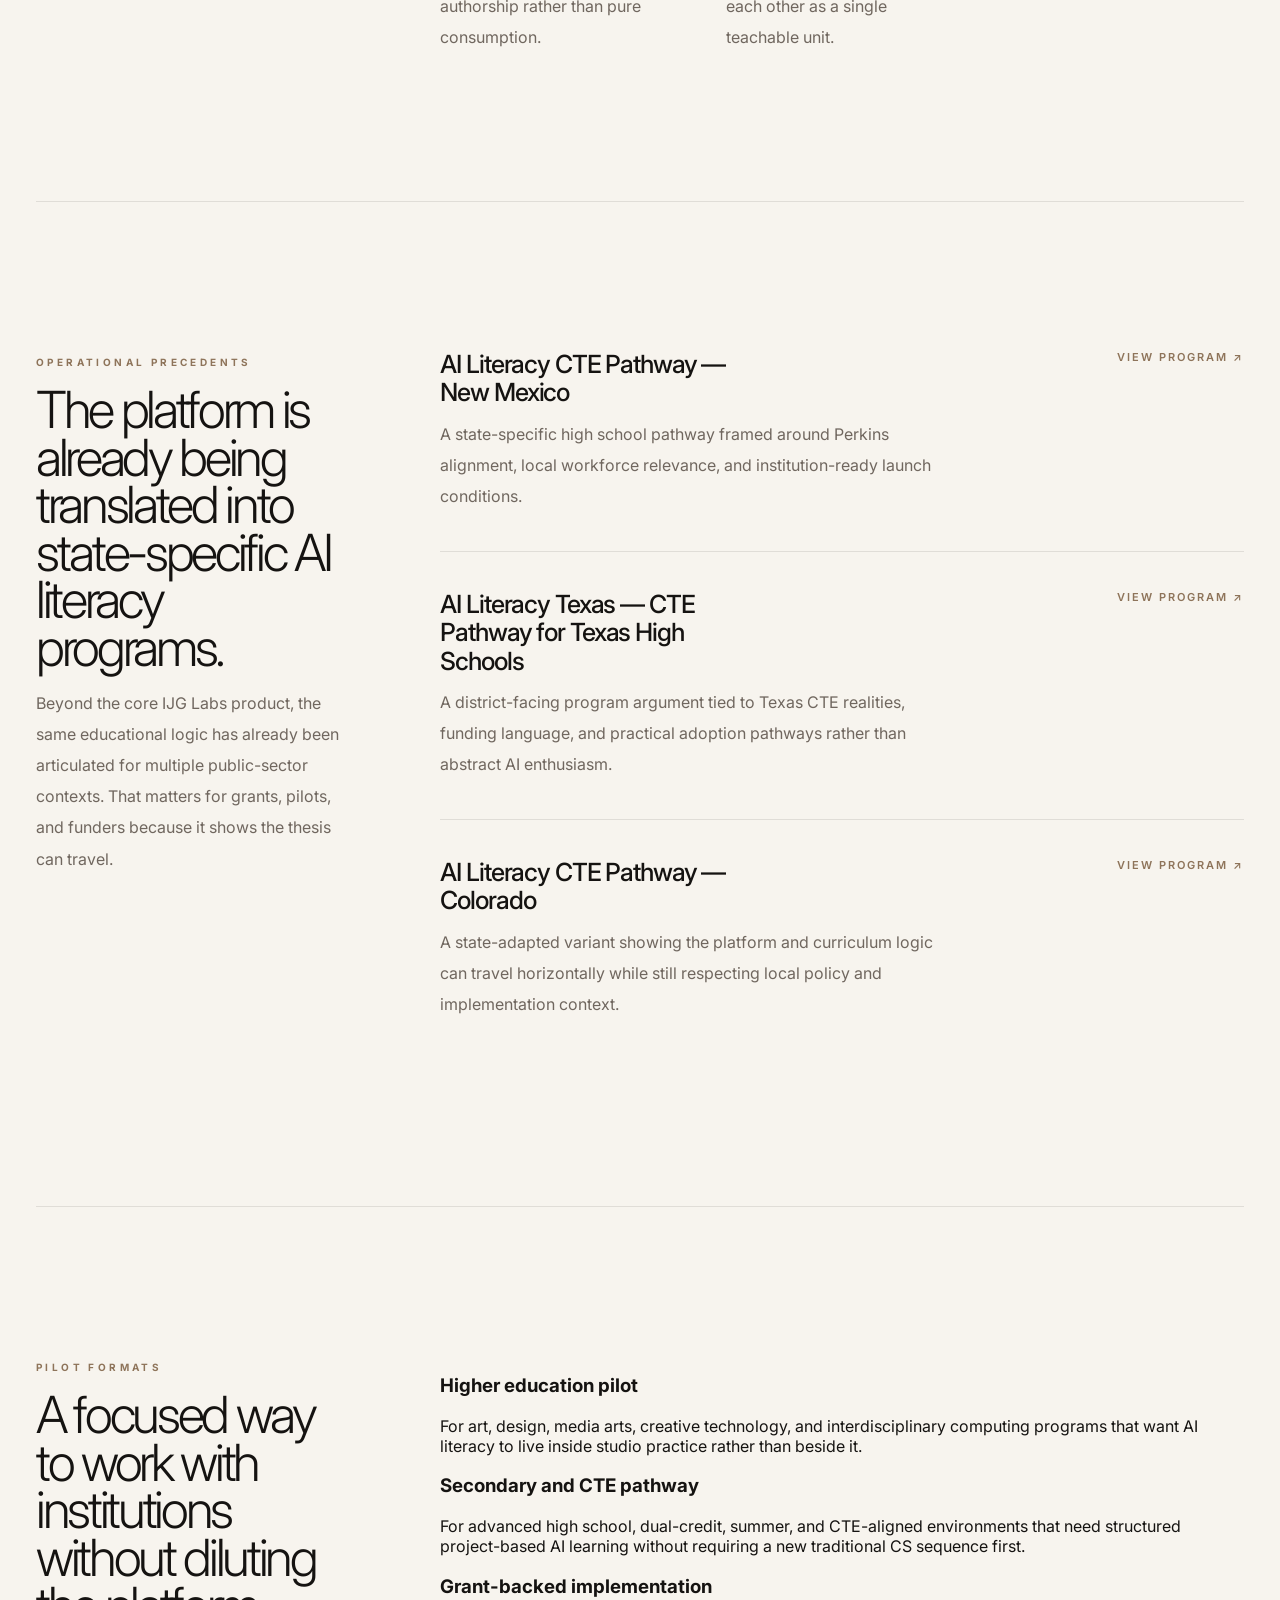
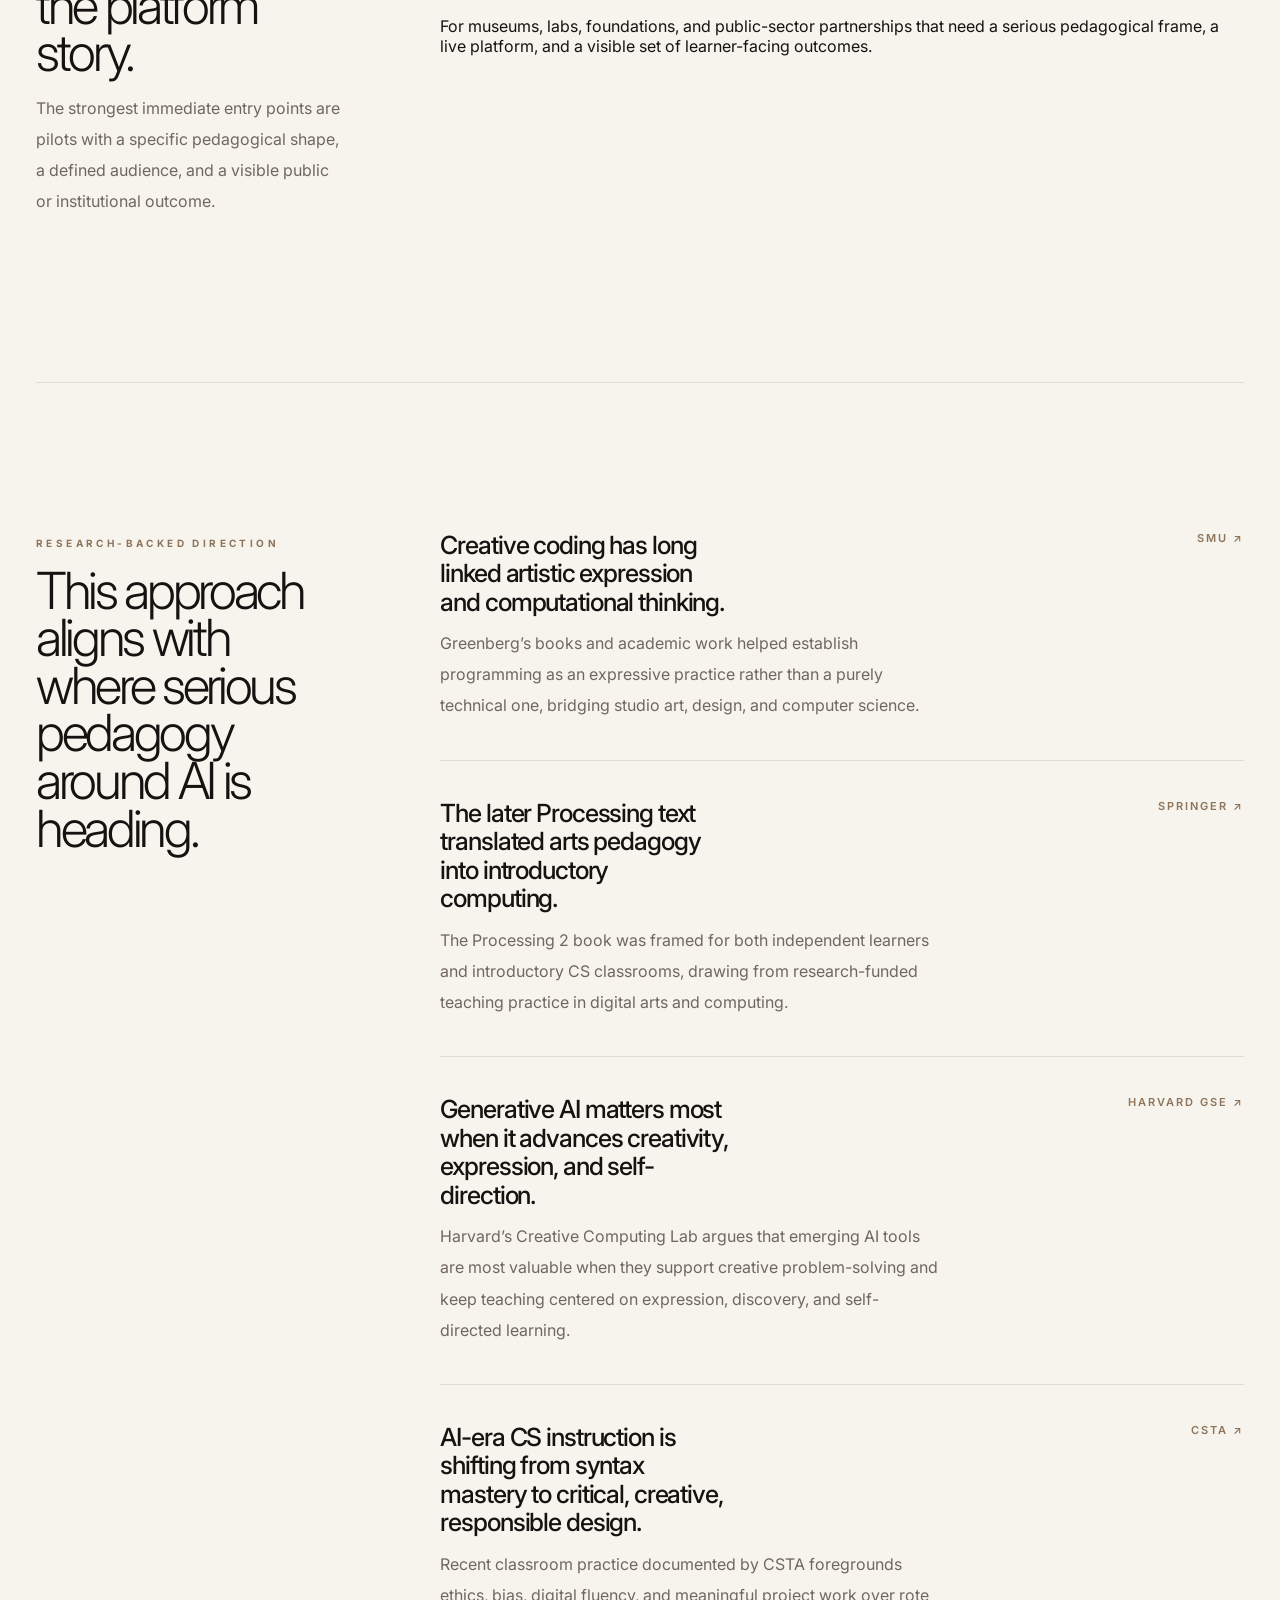
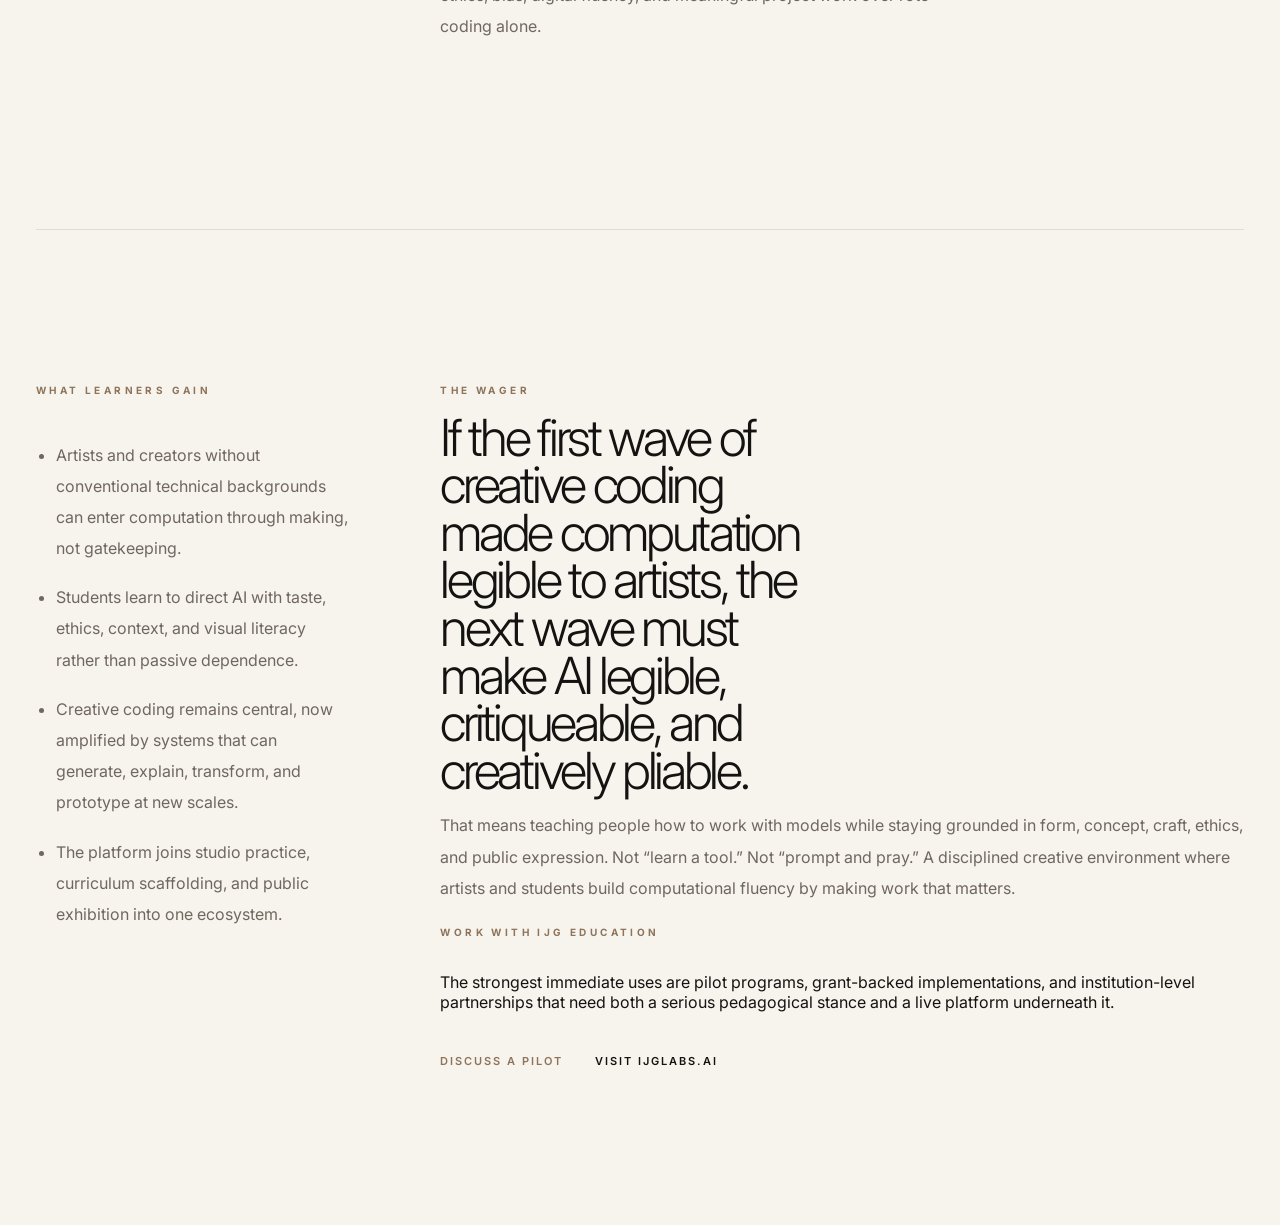
==== commit e6103276: "Extend Evidence supporting copy to cover the code-level cards The intro listed three artifacts (stud" ====
--- a/index.html
+++ b/index.html
@@ -250,8 +250,8 @@
             <h2>Selected views from the live IJG Labs environment.</h2>
             <p class="supporting-copy">
               The pedagogical argument becomes more credible when the platform is visible as an actual working system.
-              These screenshots show the case in operational terms: a studio surface, a guided workflow, and a
-              public-facing outcome.
+              These screenshots show the case in operational terms: a studio surface, a guided workflow, a
+              public-facing outcome, and the code layer that connects authorship to rendered result.
             </p>
           </div>
           <div class="content-flow proof-flow">
--- a/styles.css
+++ b/styles.css
@@ -407,6 +407,45 @@
   text-transform: uppercase;
 }
 
+.proof-flow {
+  grid-template-columns: repeat(3, minmax(0, 1fr));
+  gap: 52px;
+}
+
+.proof-card {
+  margin: 0;
+  display: grid;
+  gap: 18px;
+}
+
+.proof-card img {
+  aspect-ratio: 16 / 10;
+  object-fit: cover;
+  border: 1px solid var(--line);
+}
+
+.proof-card figcaption {
+  display: grid;
+  gap: 10px;
+  padding-top: 4px;
+}
+
+.proof-card figcaption span {
+  display: inline-block;
+  color: var(--accent);
+  font-size: 10px;
+  font-weight: 700;
+  letter-spacing: 0.34em;
+  text-transform: uppercase;
+}
+
+.proof-card figcaption p {
+  margin: 0;
+  color: var(--muted);
+  font-size: 16px;
+  line-height: 1.95;
+}
+
 .editorial-grid,
 .closing-grid {
   display: grid;
@@ -506,6 +545,7 @@
   .editorial-grid,
   .closing-grid,
   .principles-grid,
+  .proof-flow,
   .capability-row,
   .evidence-row {
     grid-template-columns: 1fr;
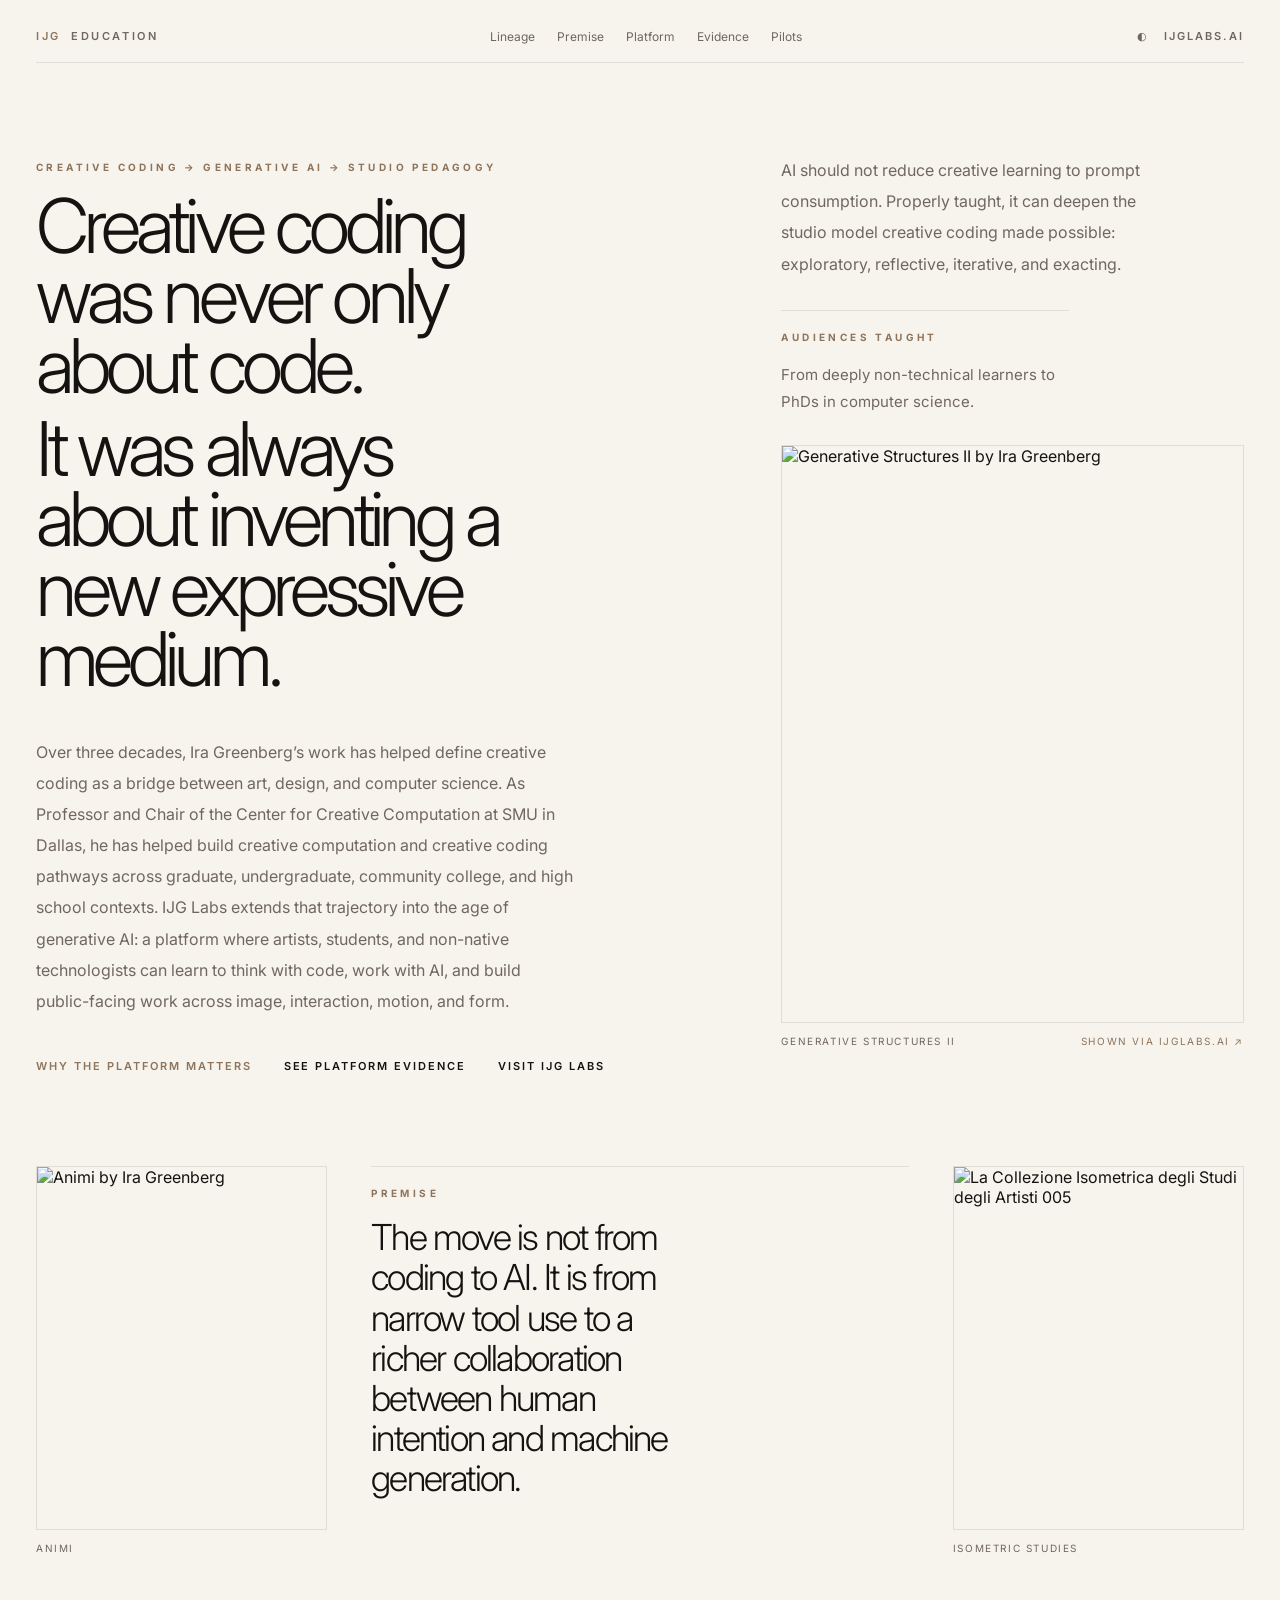
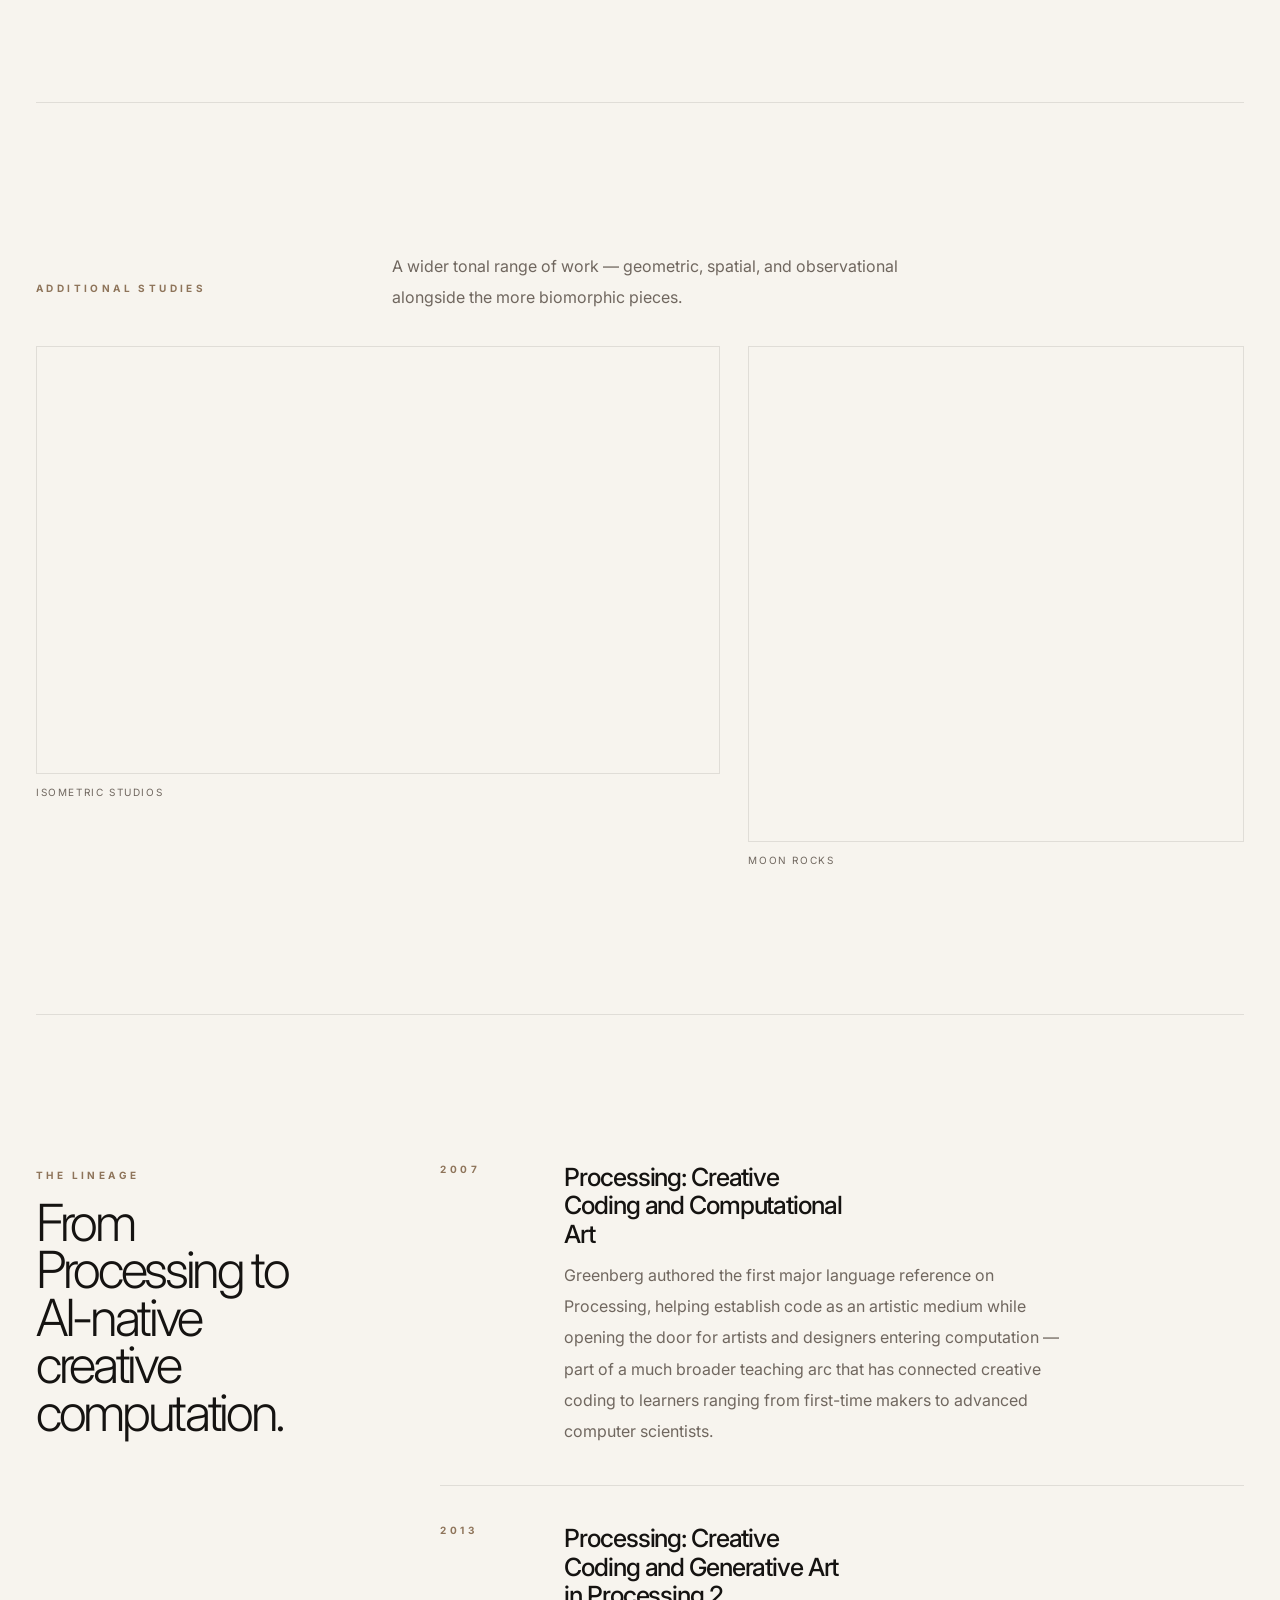
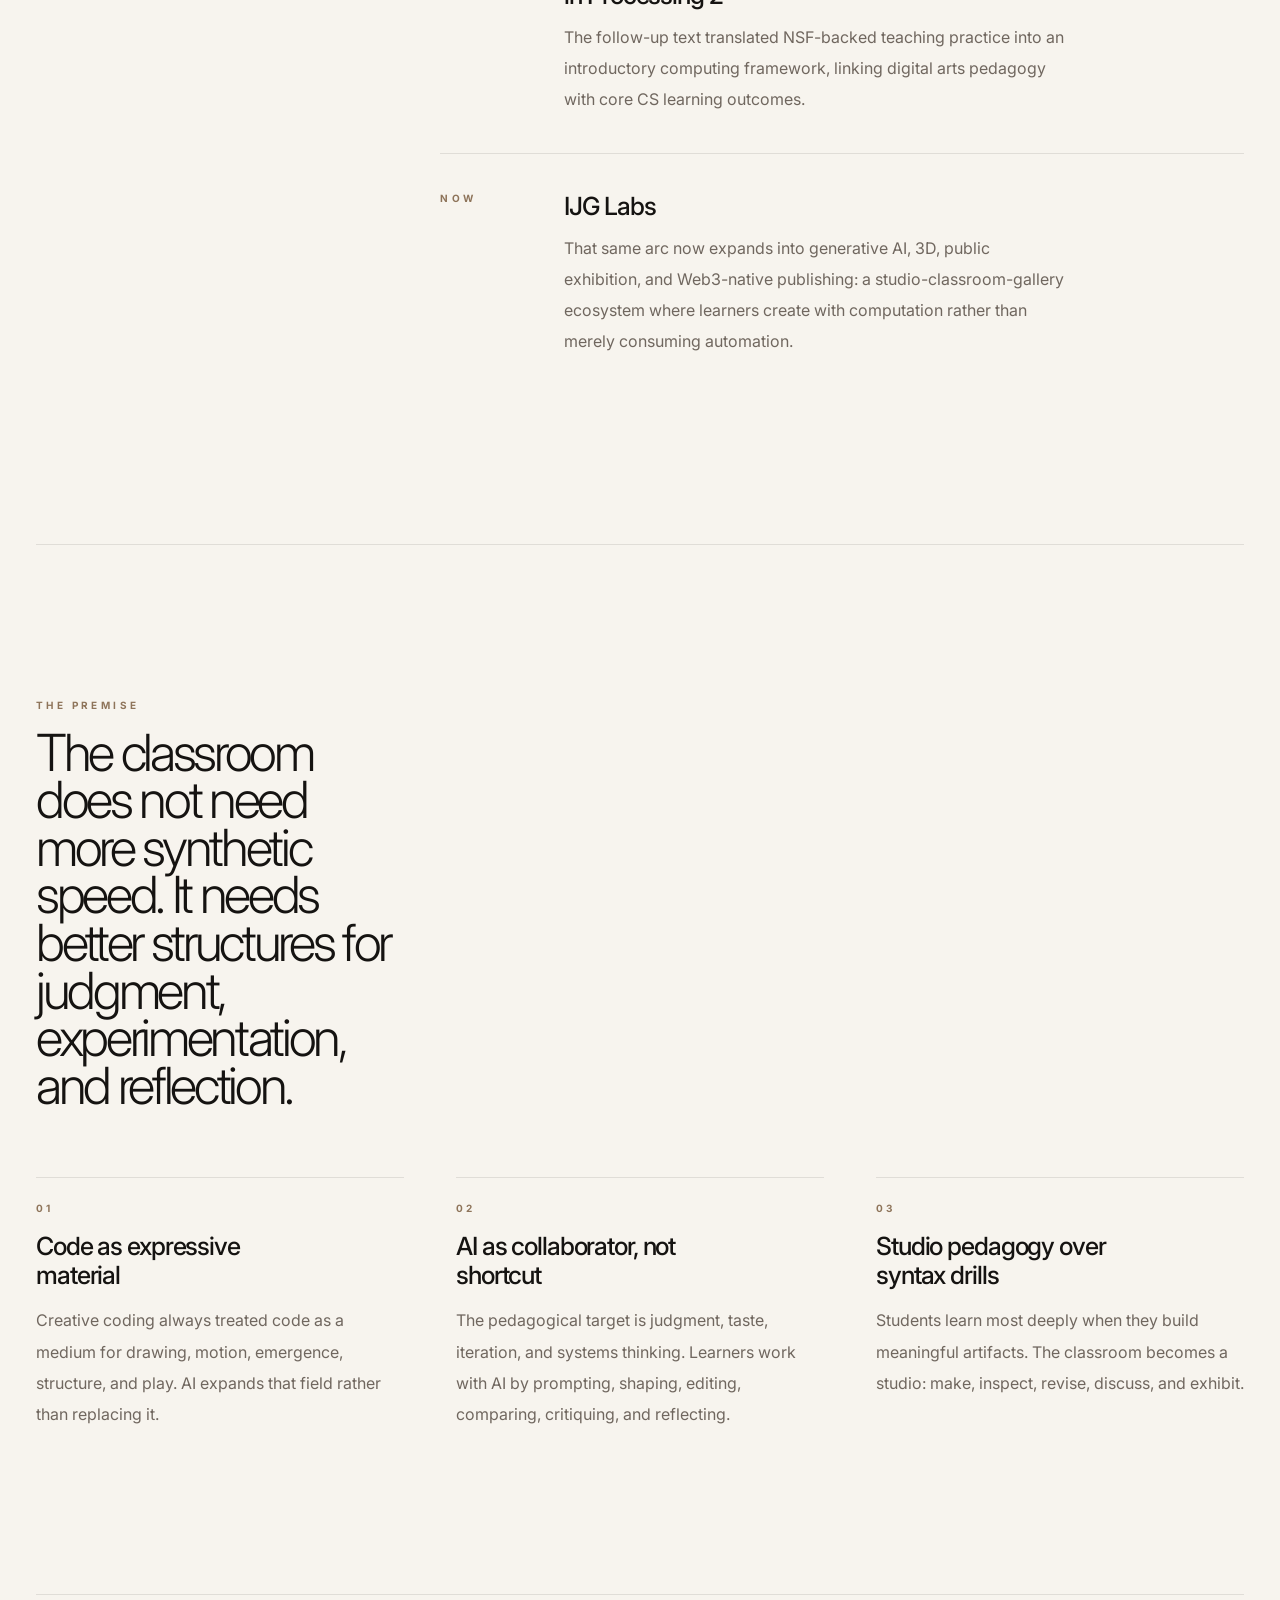
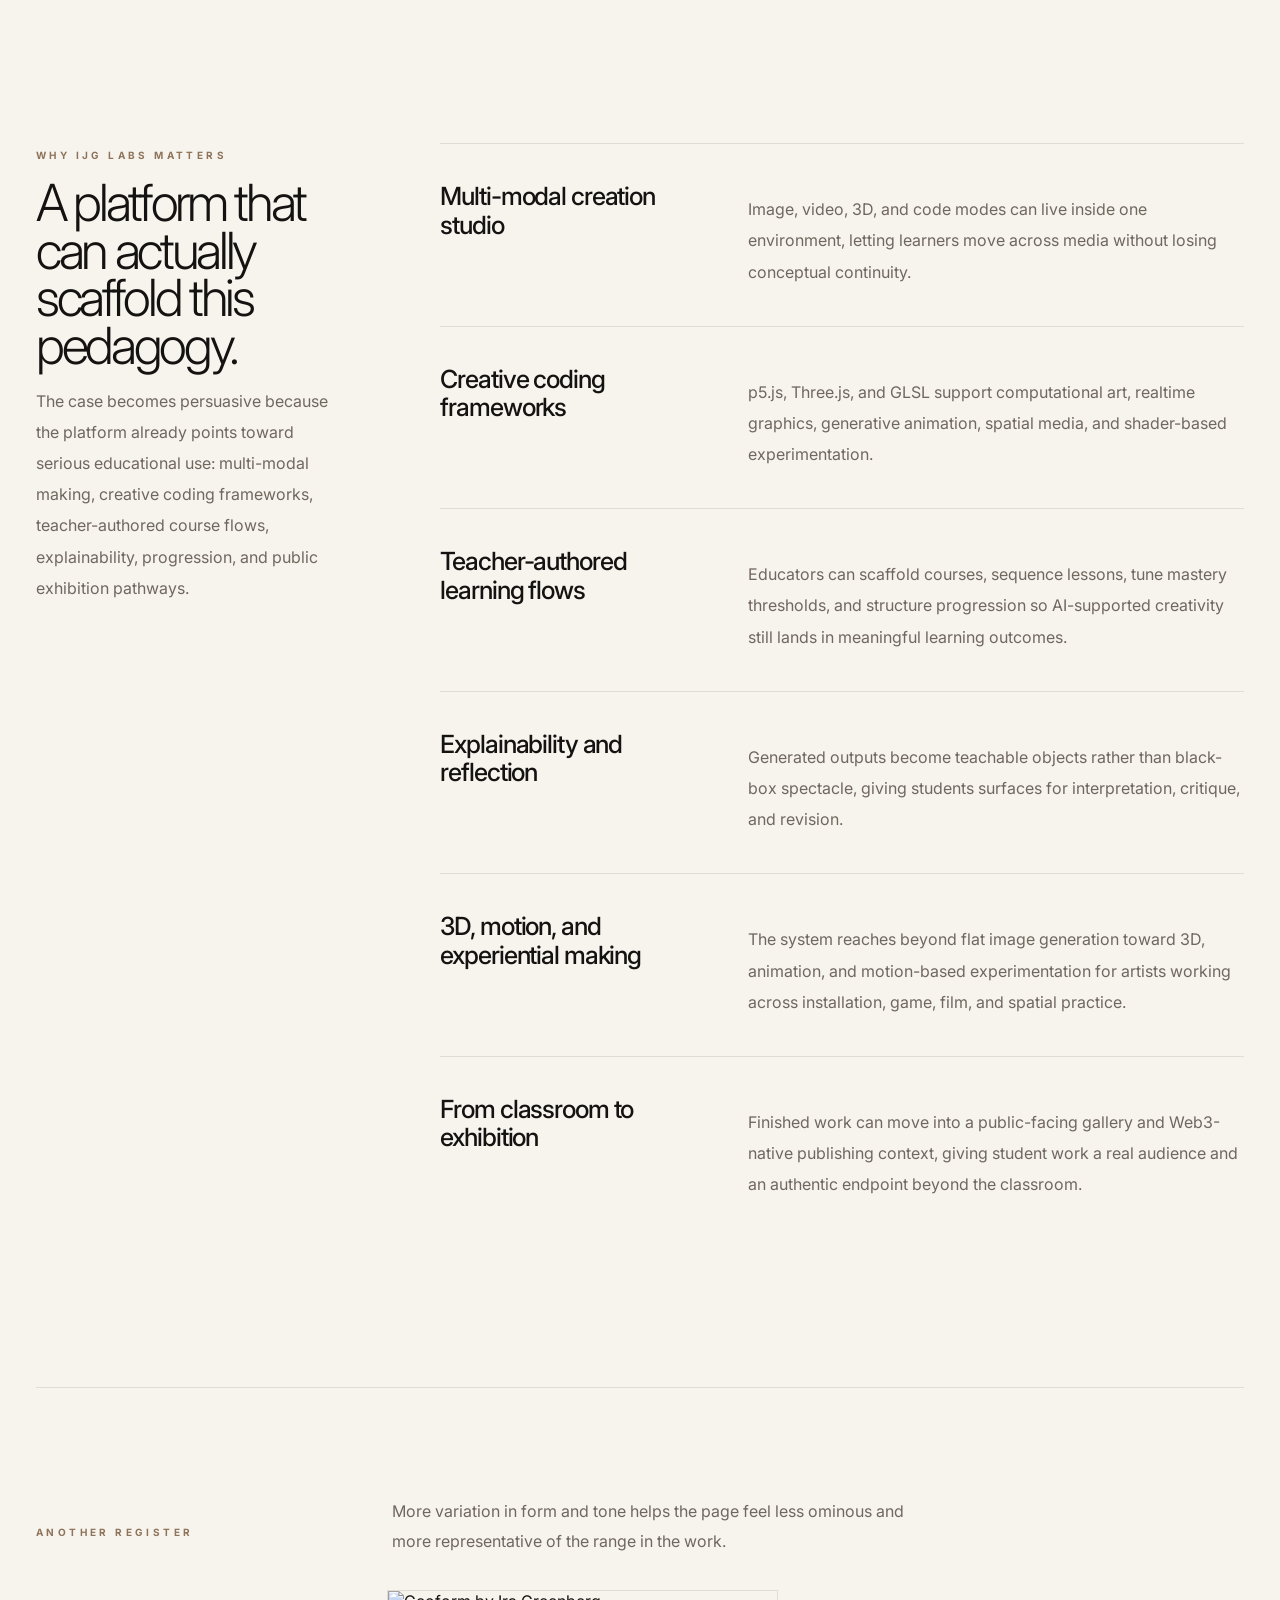
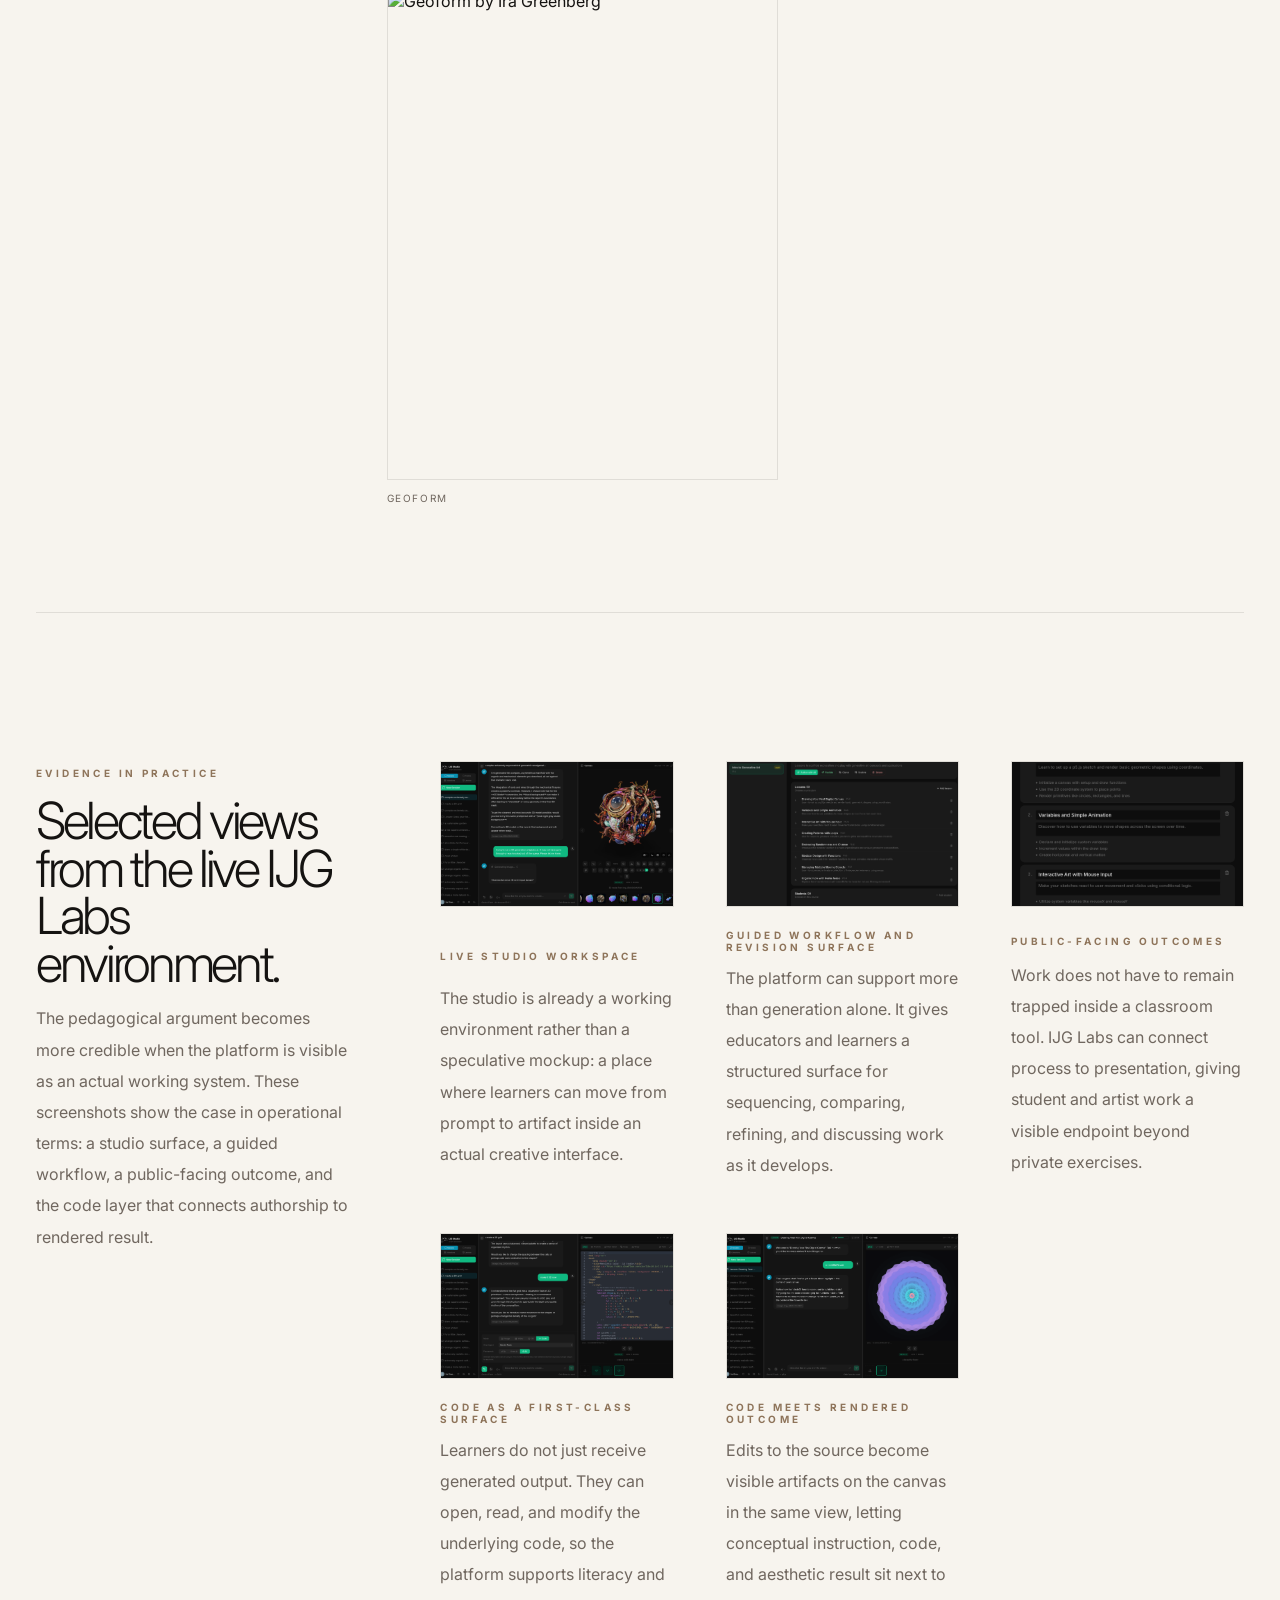
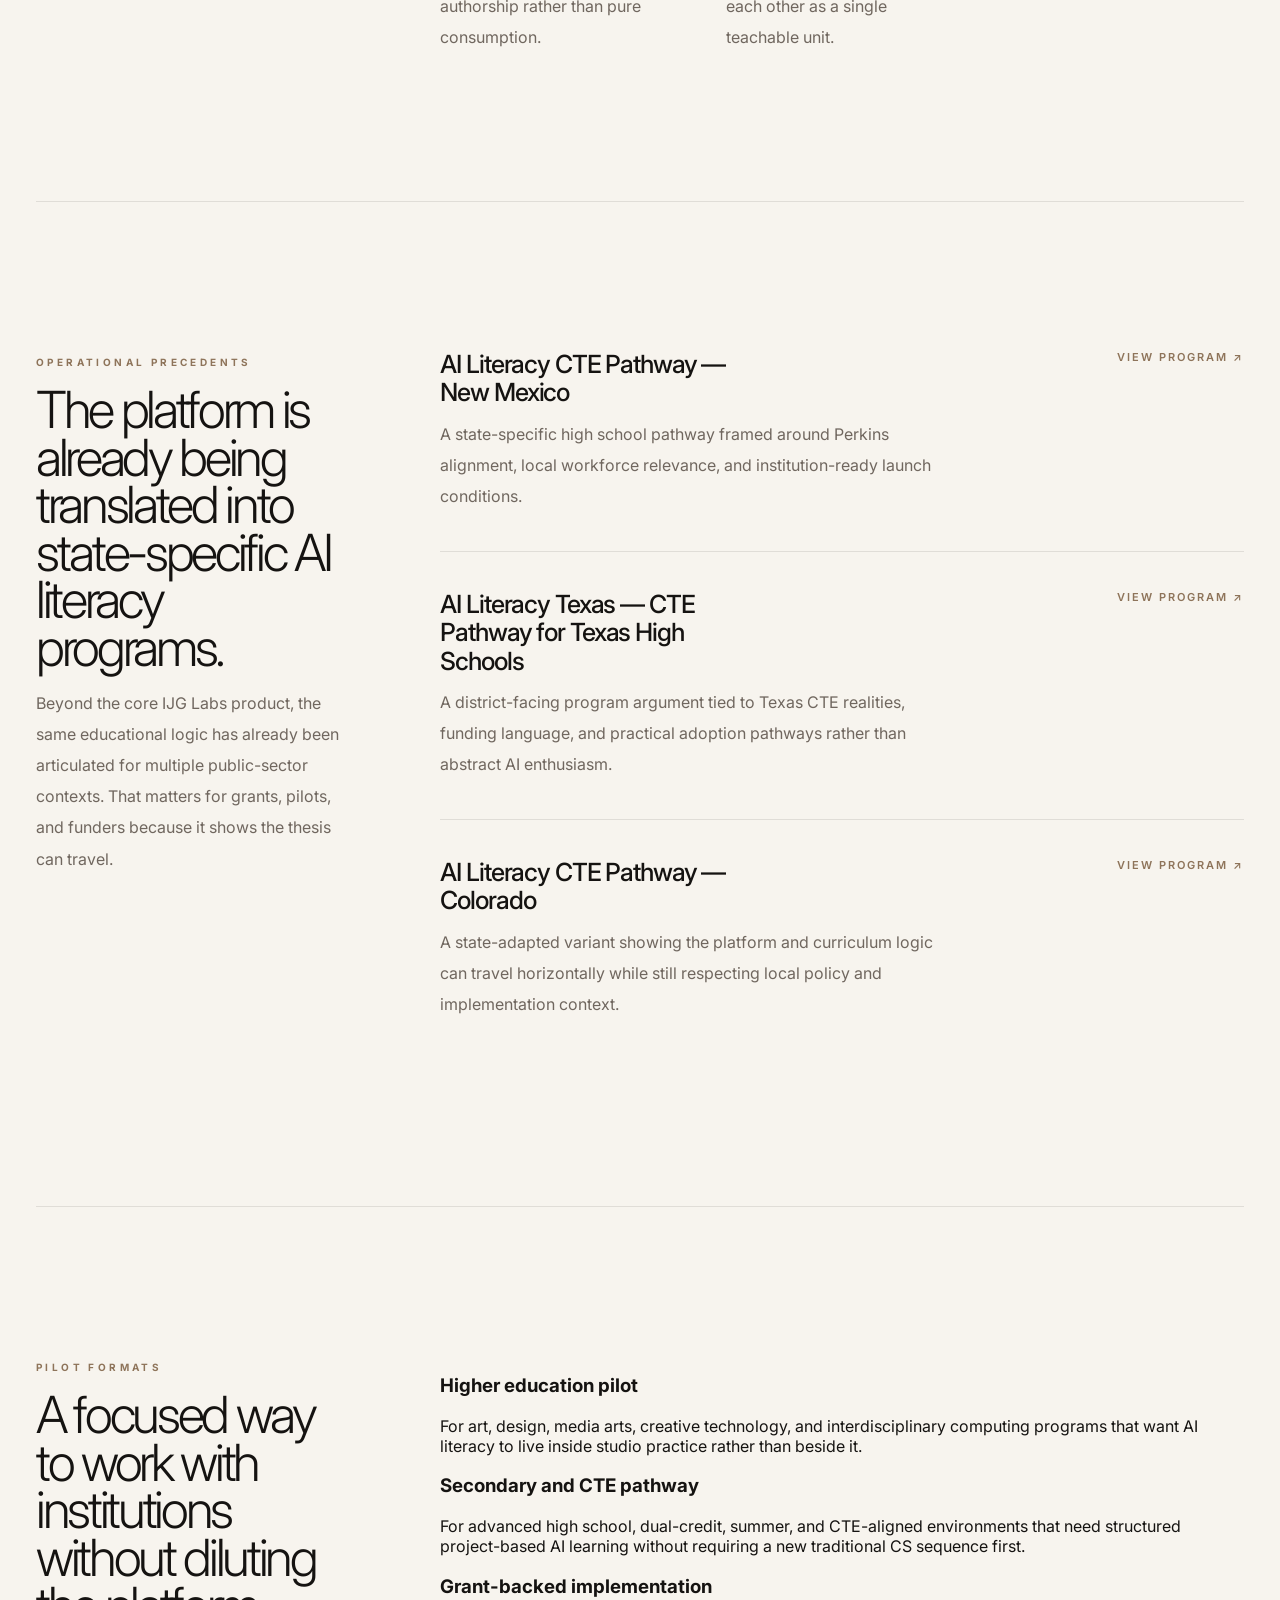
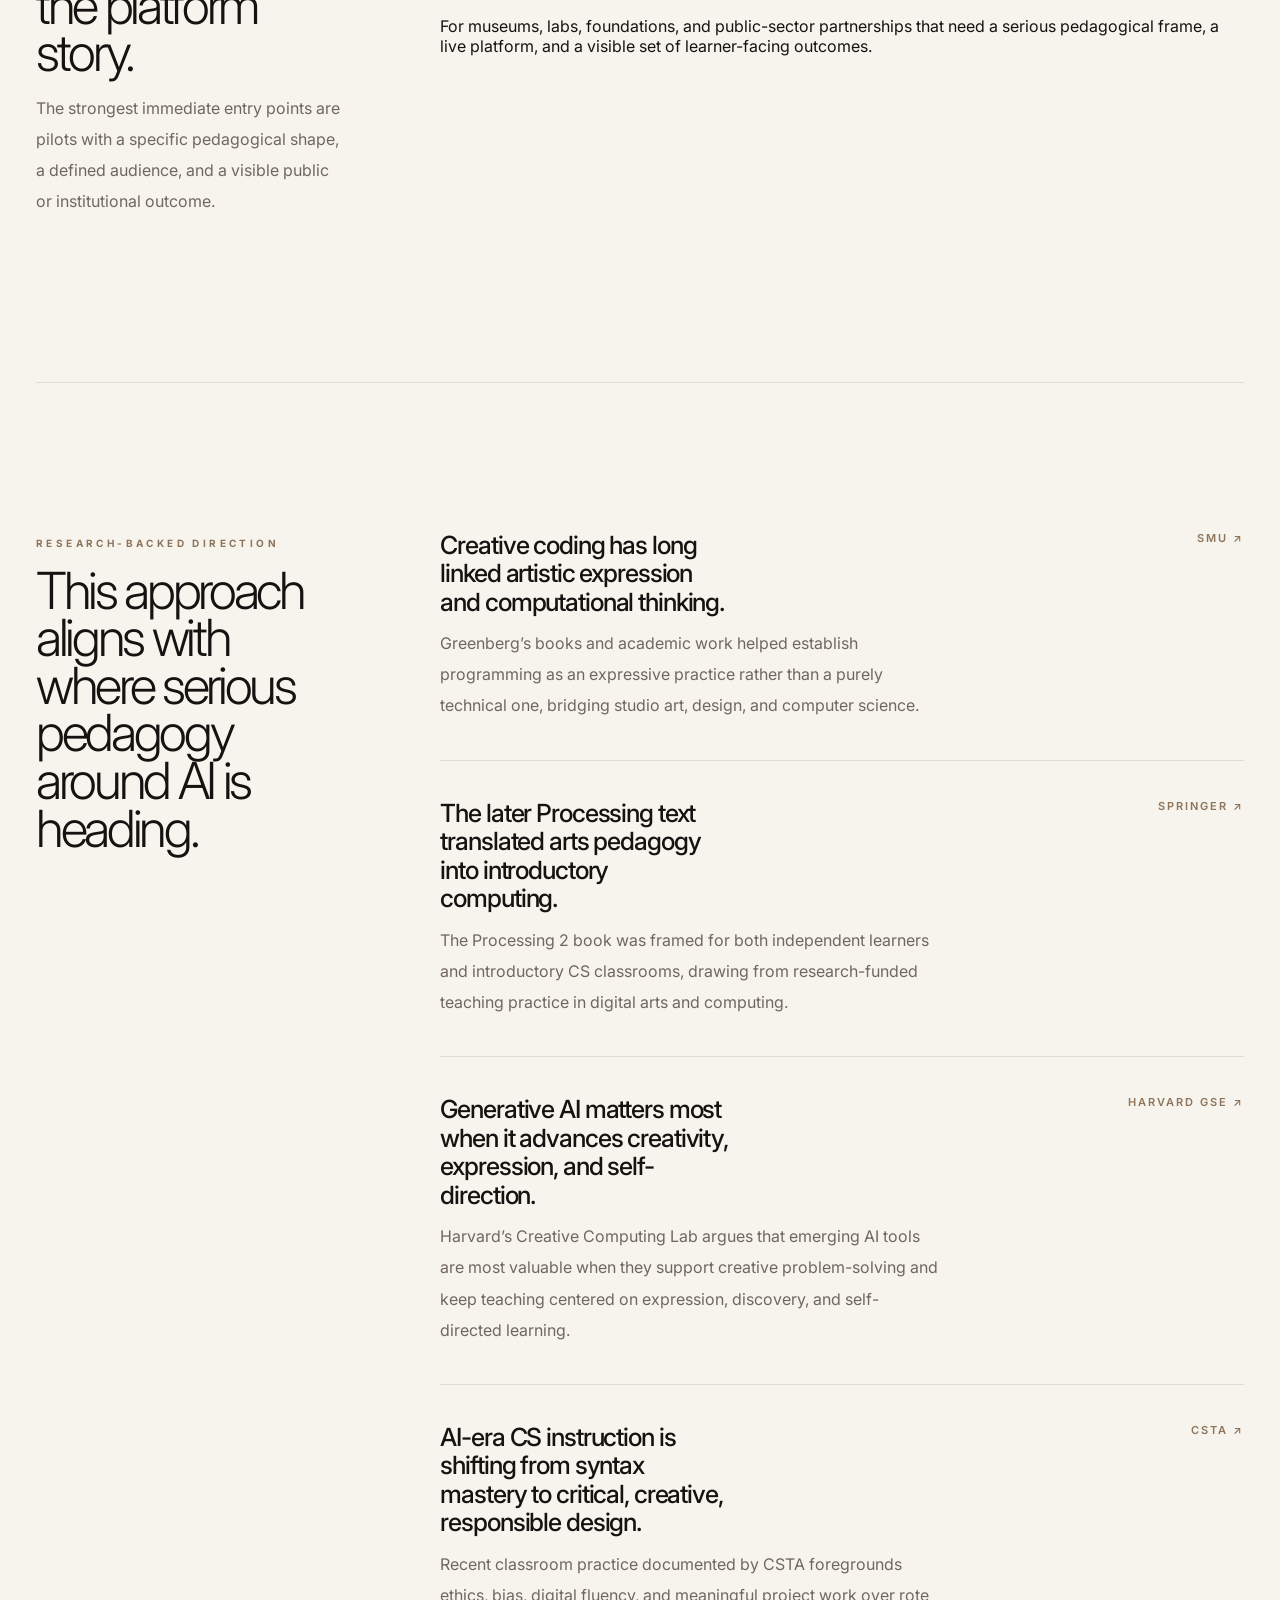
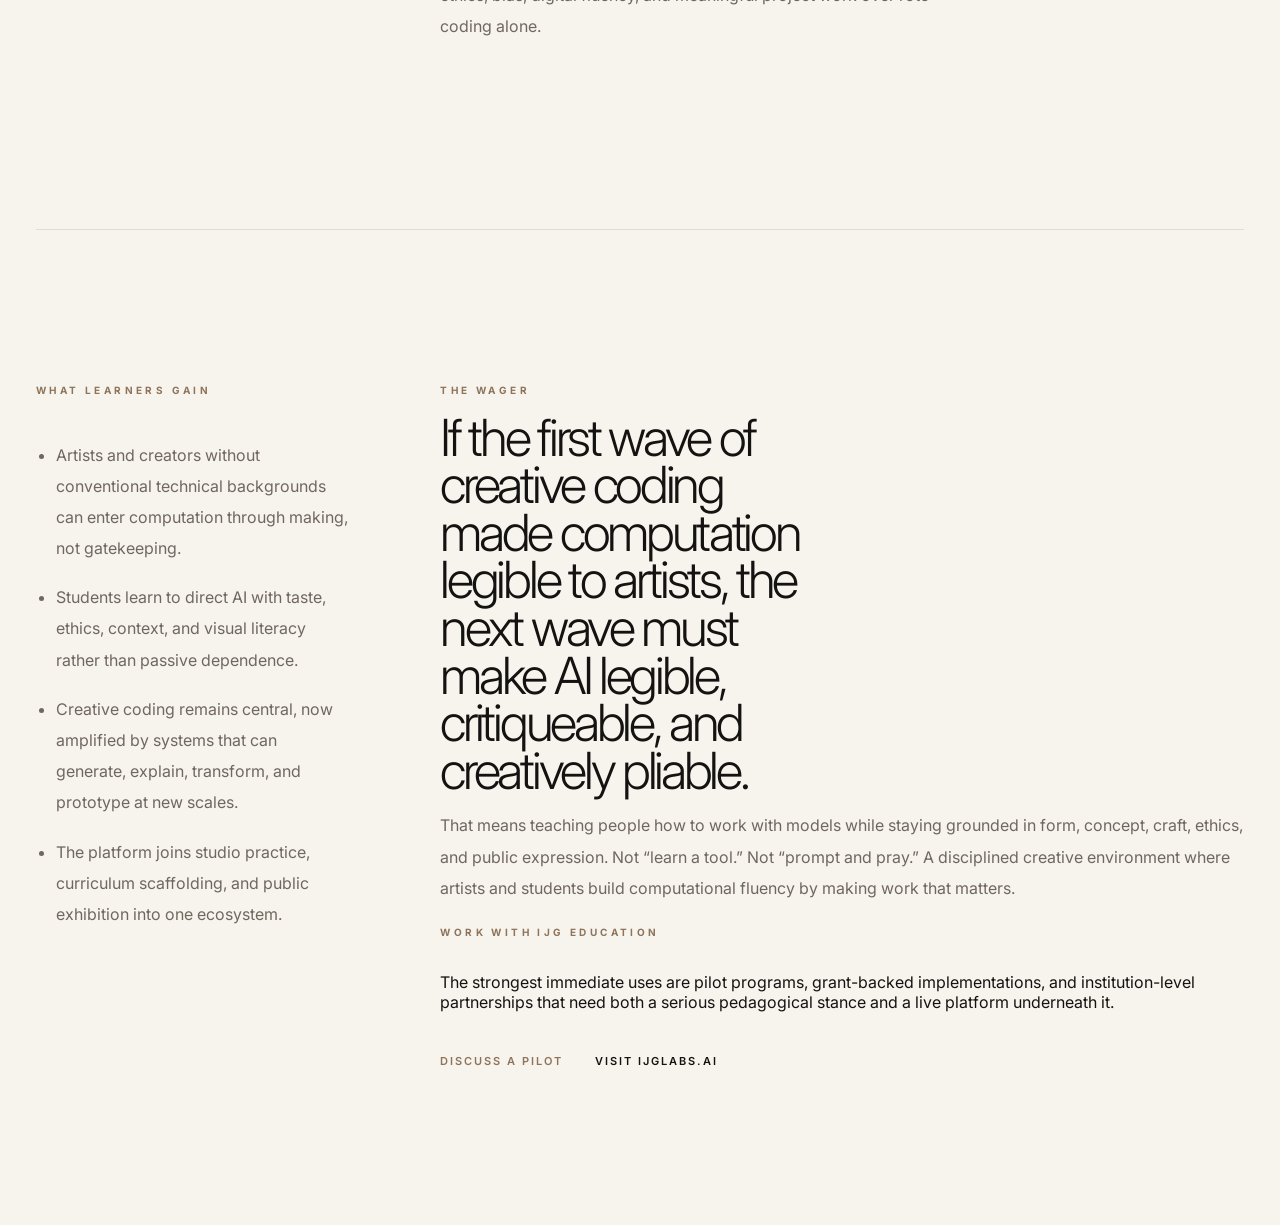
==== commit 74ae3d5d: "Replace Additional studies images with inline videos Co-Authored-By: Claude Opus 4.7 (1M context) <n" ====
--- a/index.html
+++ b/index.html
@@ -105,11 +105,11 @@
           </div>
           <div class="essay-grid essay-grid-two">
             <figure class="essay-figure essay-landscape">
-              <img src="https://ijglabs.ai/api/images/img_DpDWGxlfxlRR?w=1600" alt="Isometric Studios by Ira Greenberg" />
+              <video src="videos/artwork.mp4" autoplay muted loop playsinline preload="metadata" aria-label="Isometric Studios by Ira Greenberg"></video>
               <figcaption>Isometric Studios</figcaption>
             </figure>
             <figure class="essay-figure essay-square">
-              <img src="https://ijglabs.ai/api/images/img_0N3Qy6LWB5d8?w=1200" alt="Moon Rocks by Ira Greenberg" />
+              <video src="videos/3d-model.mp4" autoplay muted loop playsinline preload="metadata" aria-label="Moon Rocks by Ira Greenberg"></video>
               <figcaption>Moon Rocks</figcaption>
             </figure>
           </div>
--- a/styles.css
+++ b/styles.css
@@ -382,20 +382,26 @@
   margin: 0;
 }
 
-.essay-figure img {
+.essay-figure img,
+.essay-figure video {
   border: 1px solid var(--line);
   object-fit: cover;
-}
-
-.essay-landscape img {
+  width: 100%;
+  display: block;
+}
+
+.essay-landscape img,
+.essay-landscape video {
   aspect-ratio: 16 / 10;
 }
 
-.essay-square img {
+.essay-square img,
+.essay-square video {
   aspect-ratio: 1 / 1;
 }
 
-.essay-portrait img {
+.essay-portrait img,
+.essay-portrait video {
   aspect-ratio: 4 / 5;
 }
 
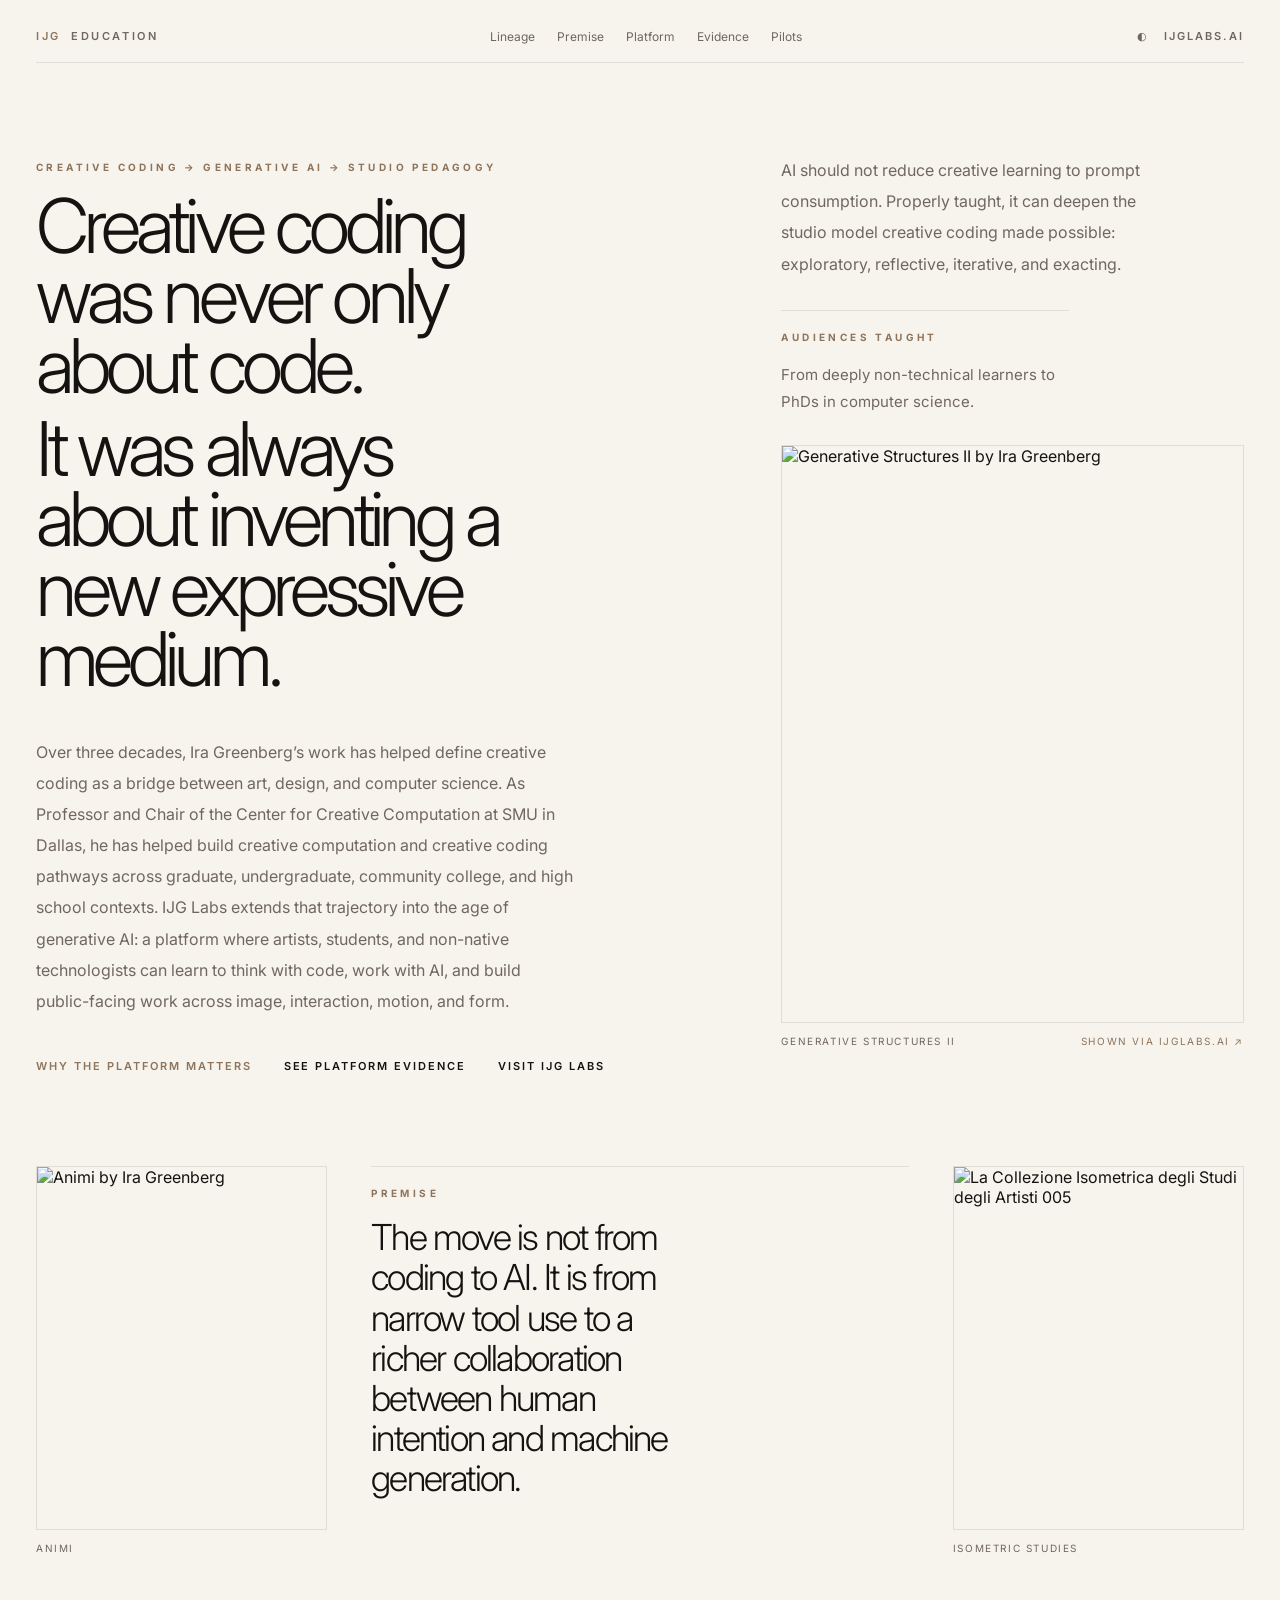
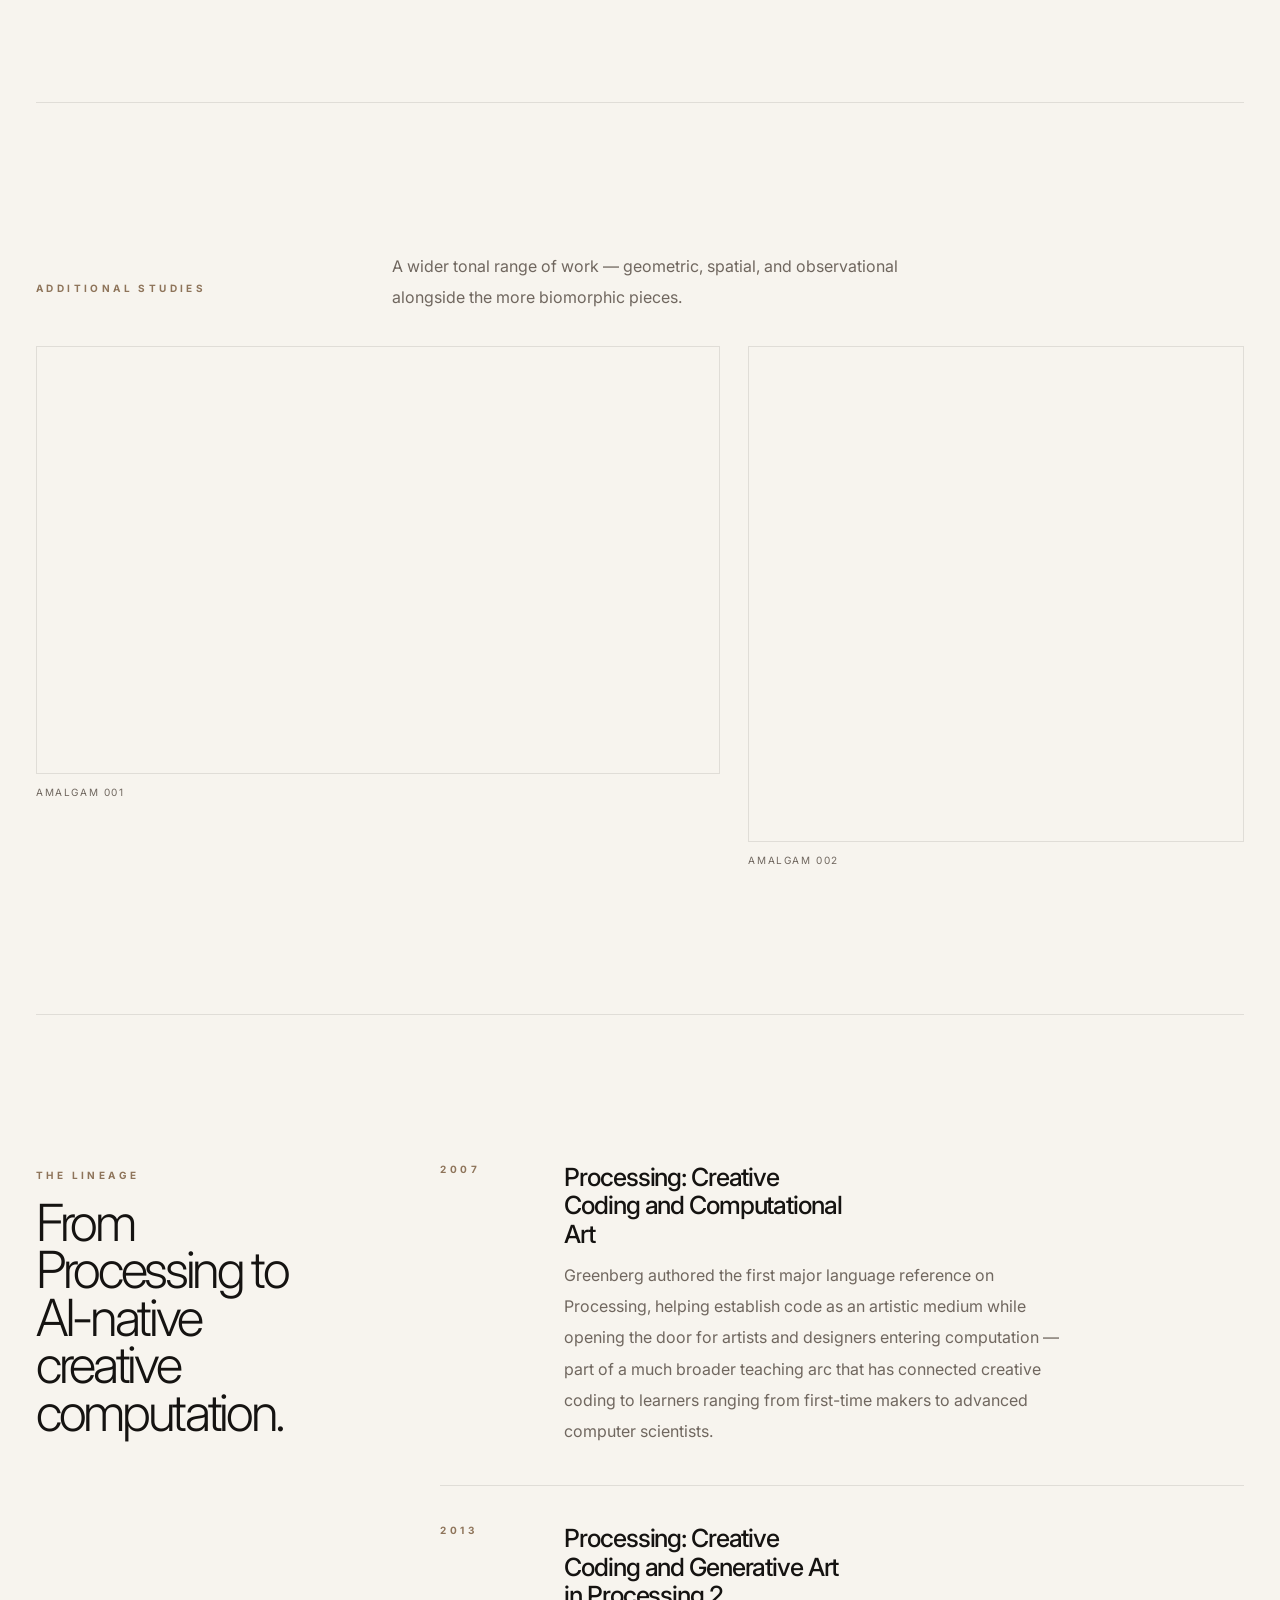
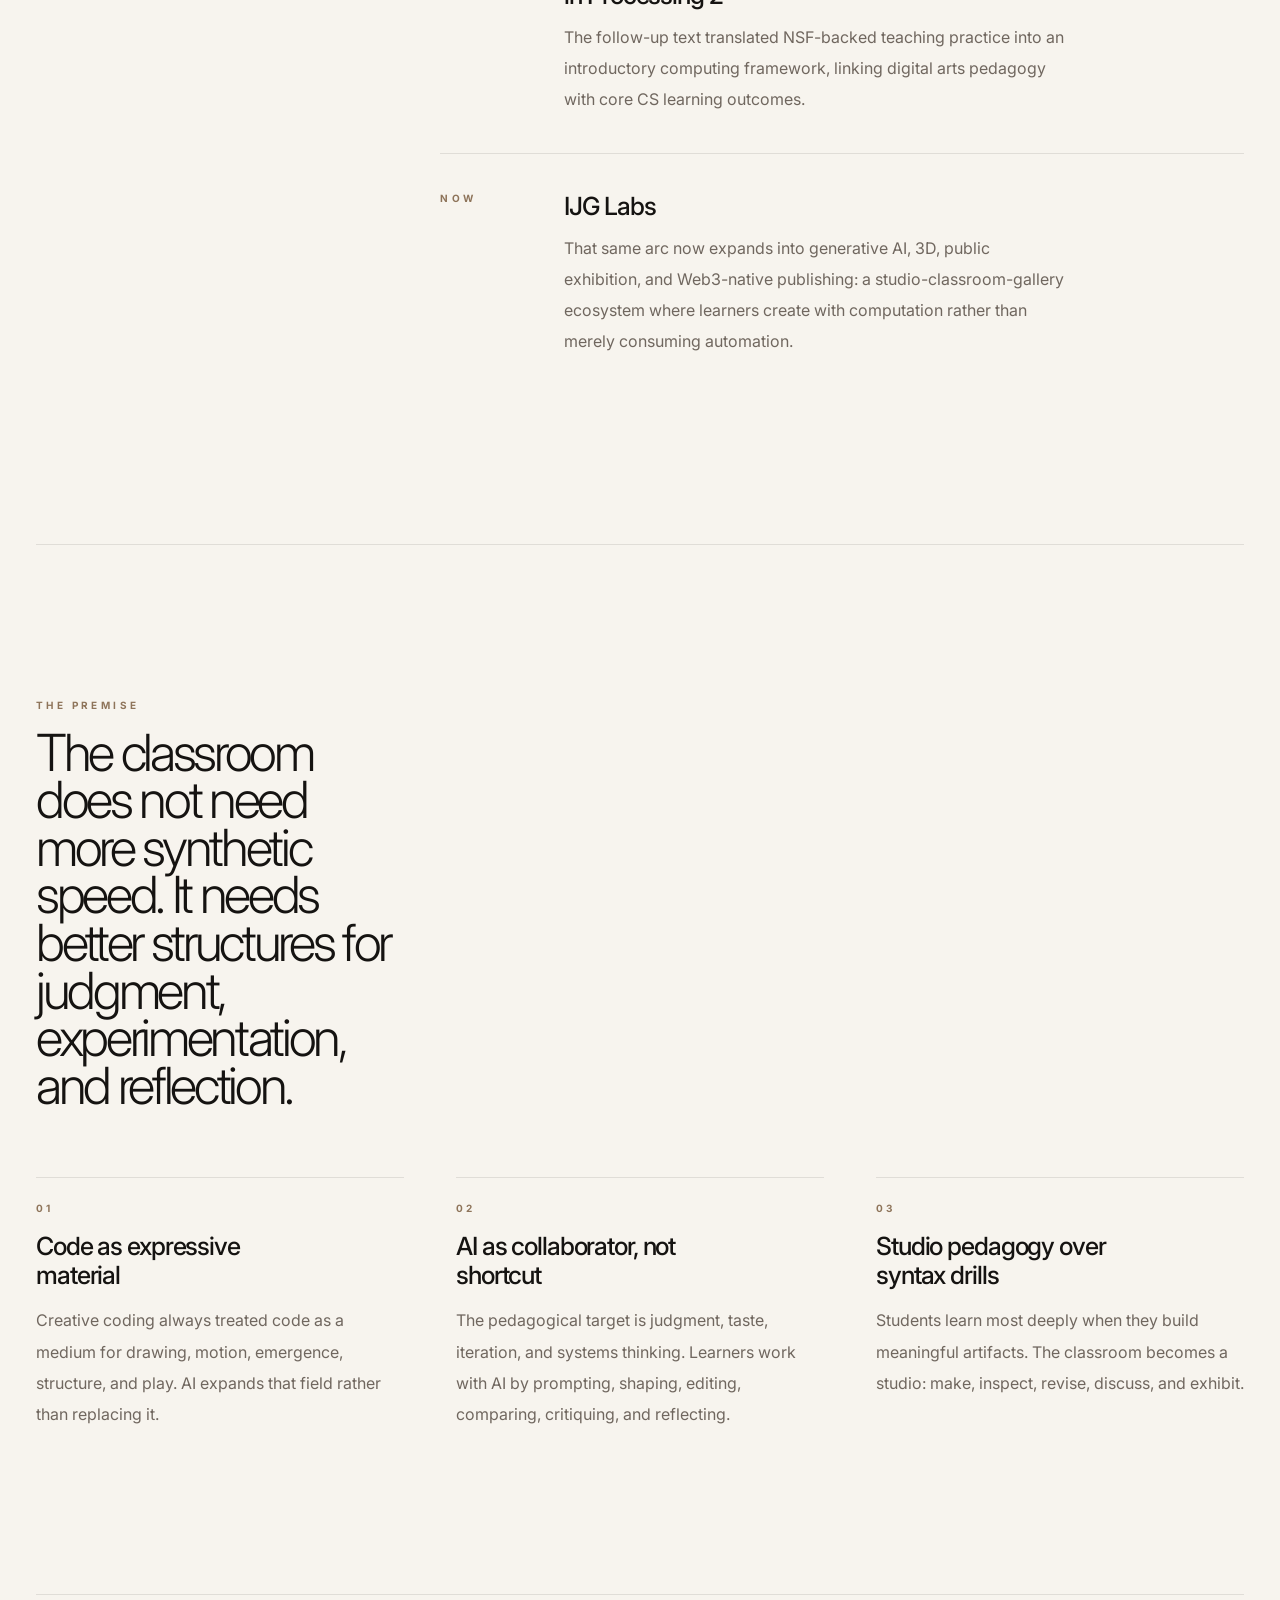
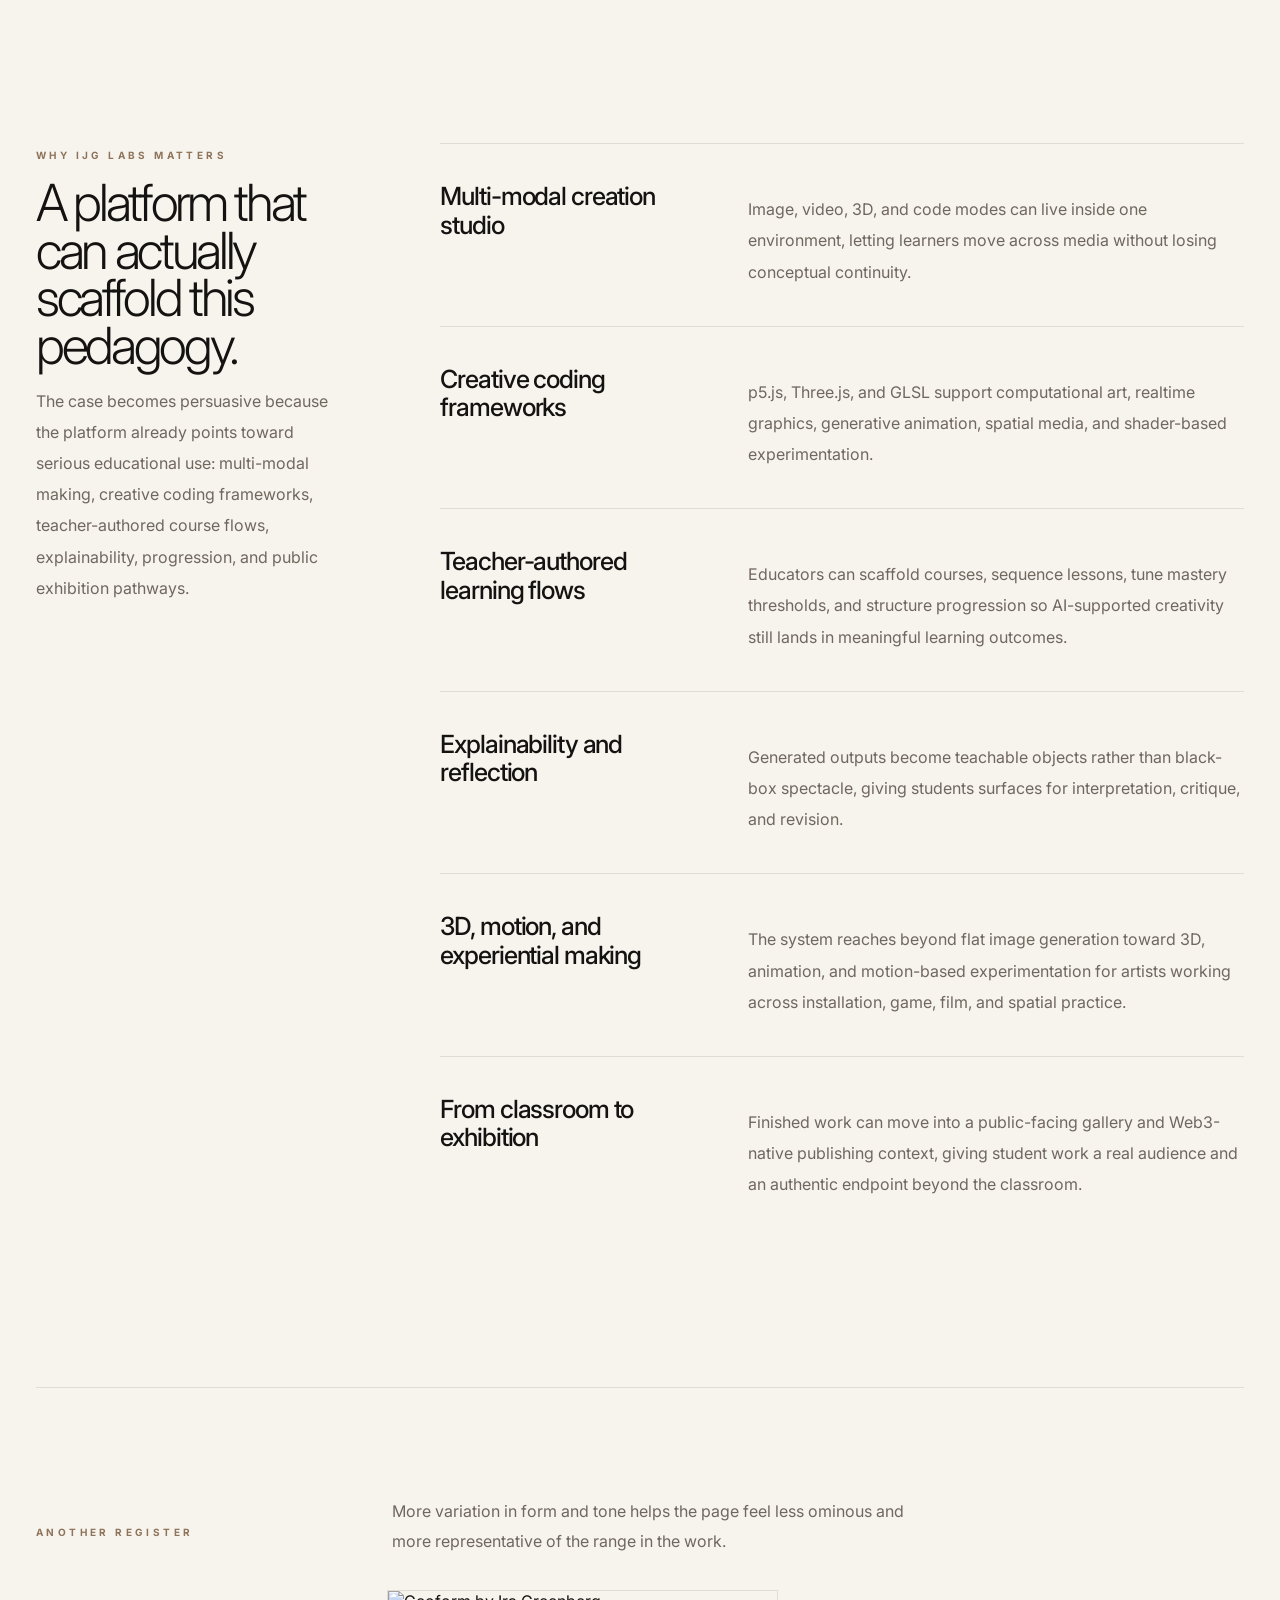
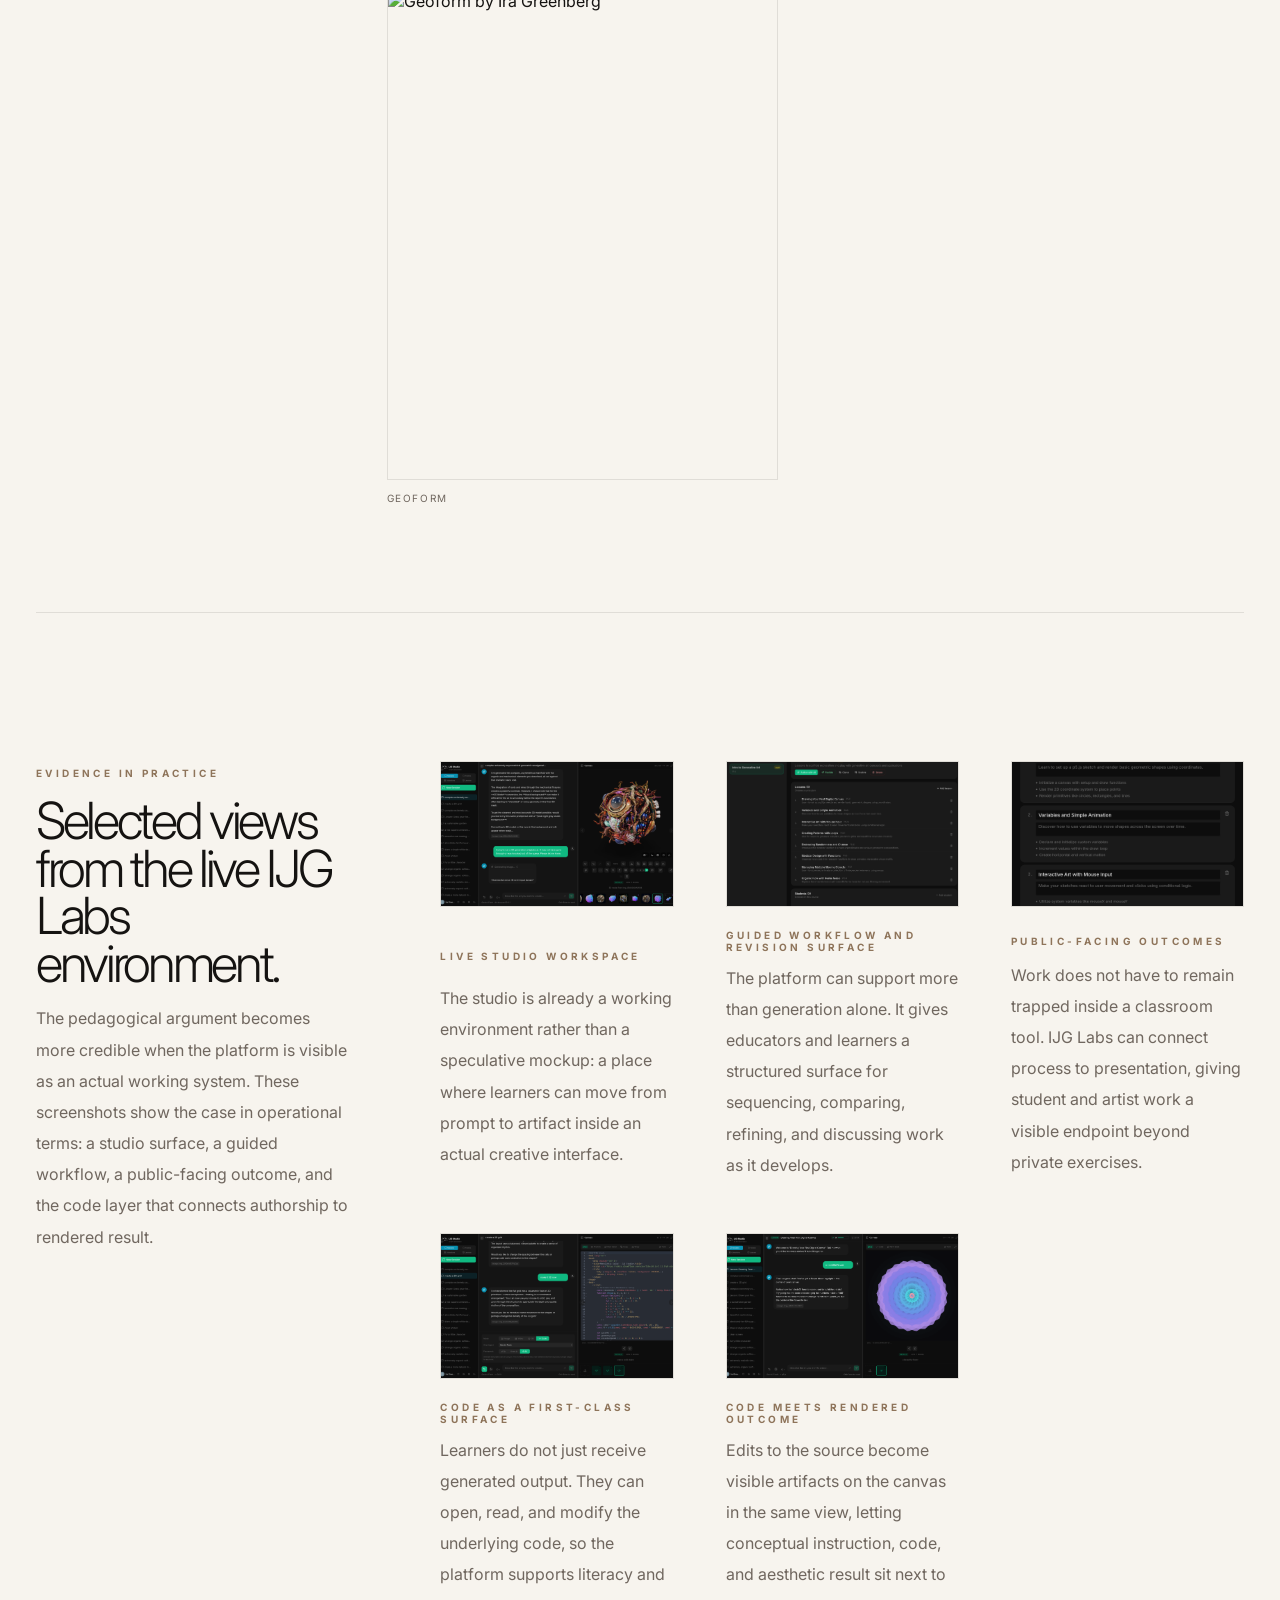
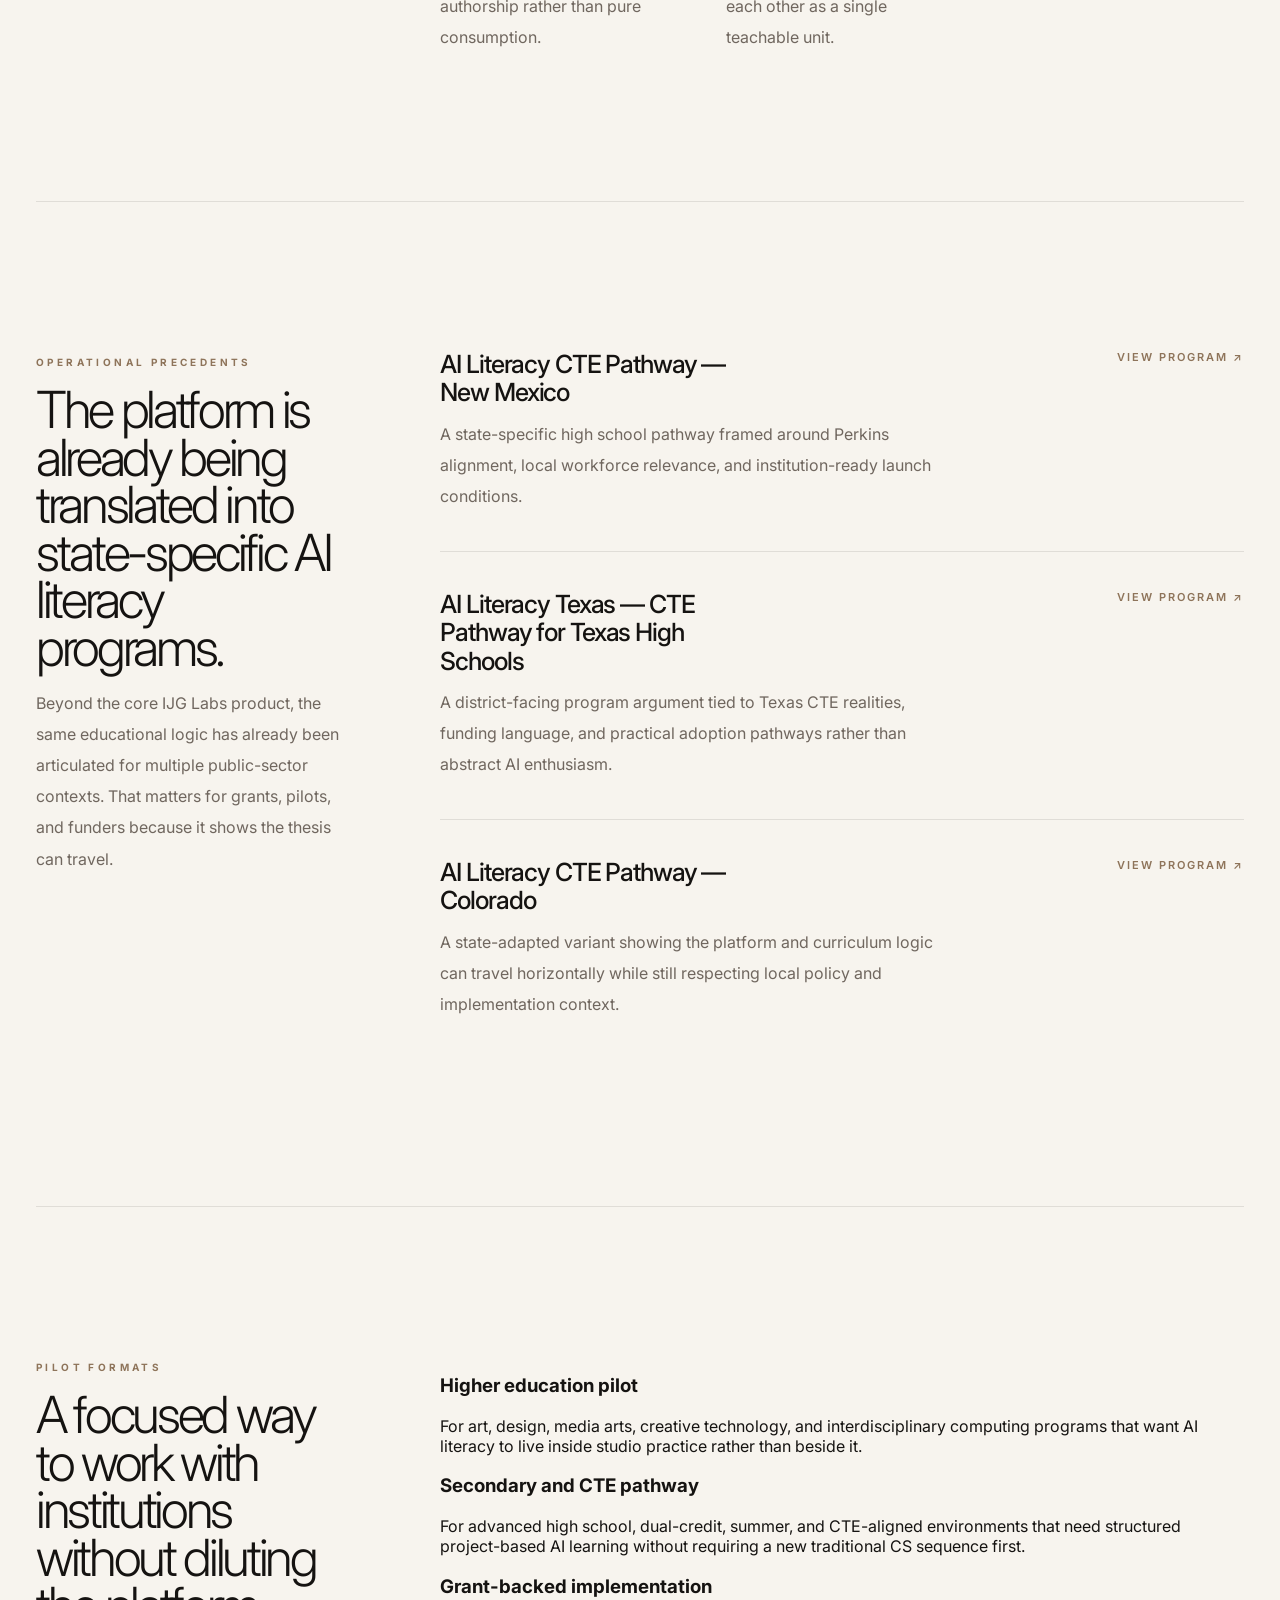
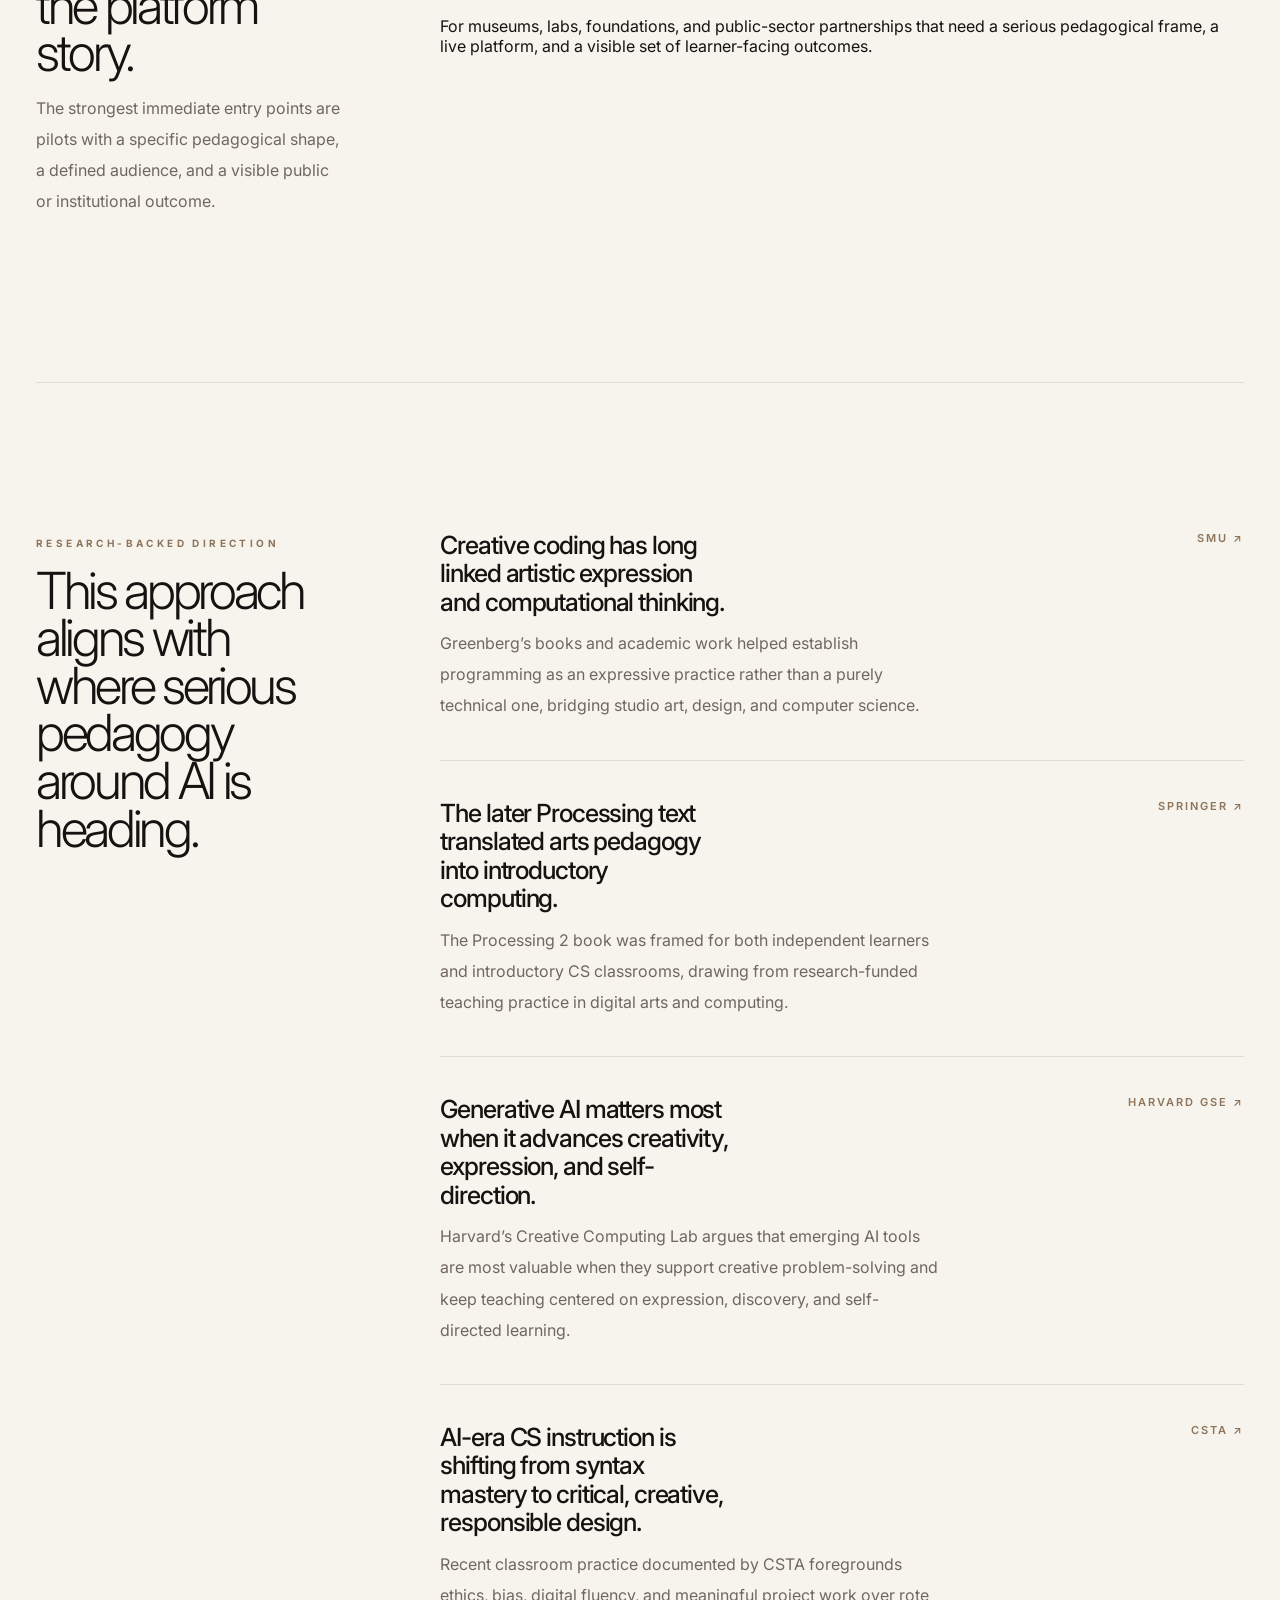
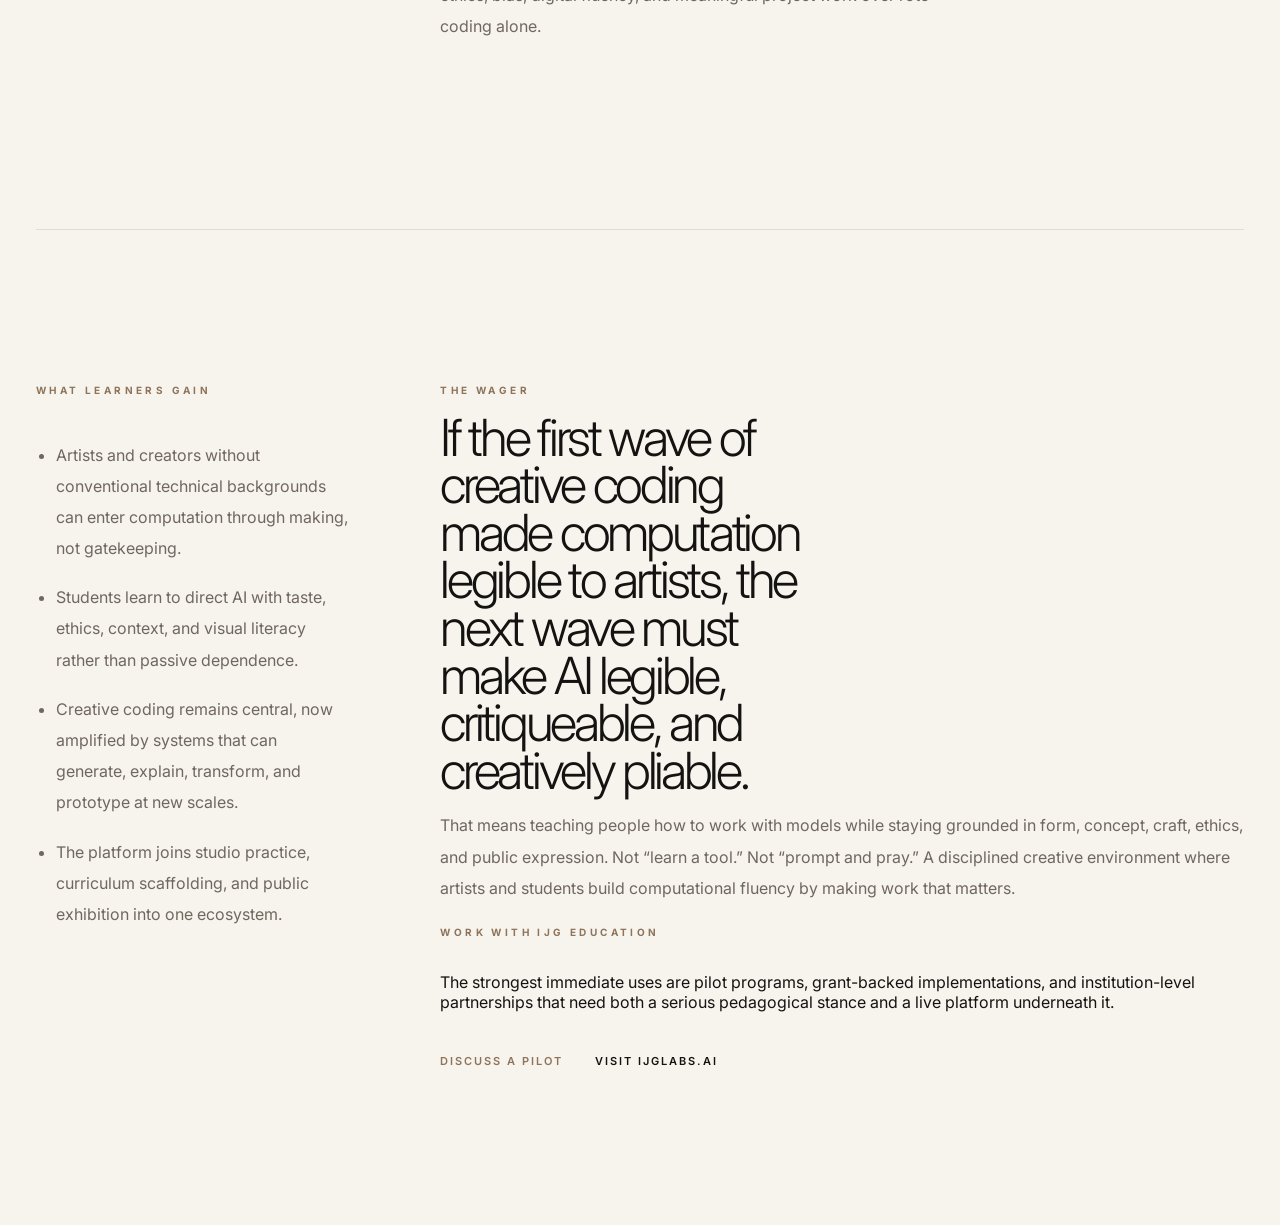
==== commit 41ead17c: "Rename Additional studies videos to Amalgam 001 / 002 Co-Authored-By: Claude Opus 4.7 (1M context) <" ====
--- a/index.html
+++ b/index.html
@@ -105,12 +105,12 @@
           </div>
           <div class="essay-grid essay-grid-two">
             <figure class="essay-figure essay-landscape">
-              <video src="videos/artwork.mp4" autoplay muted loop playsinline preload="metadata" aria-label="Isometric Studios by Ira Greenberg"></video>
-              <figcaption>Isometric Studios</figcaption>
+              <video src="videos/artwork.mp4" autoplay muted loop playsinline preload="metadata" aria-label="Amalgam 001 by Ira Greenberg"></video>
+              <figcaption>Amalgam 001</figcaption>
             </figure>
             <figure class="essay-figure essay-square">
-              <video src="videos/3d-model.mp4" autoplay muted loop playsinline preload="metadata" aria-label="Moon Rocks by Ira Greenberg"></video>
-              <figcaption>Moon Rocks</figcaption>
+              <video src="videos/3d-model.mp4" autoplay muted loop playsinline preload="metadata" aria-label="Amalgam 002 by Ira Greenberg"></video>
+              <figcaption>Amalgam 002</figcaption>
             </figure>
           </div>
         </section>
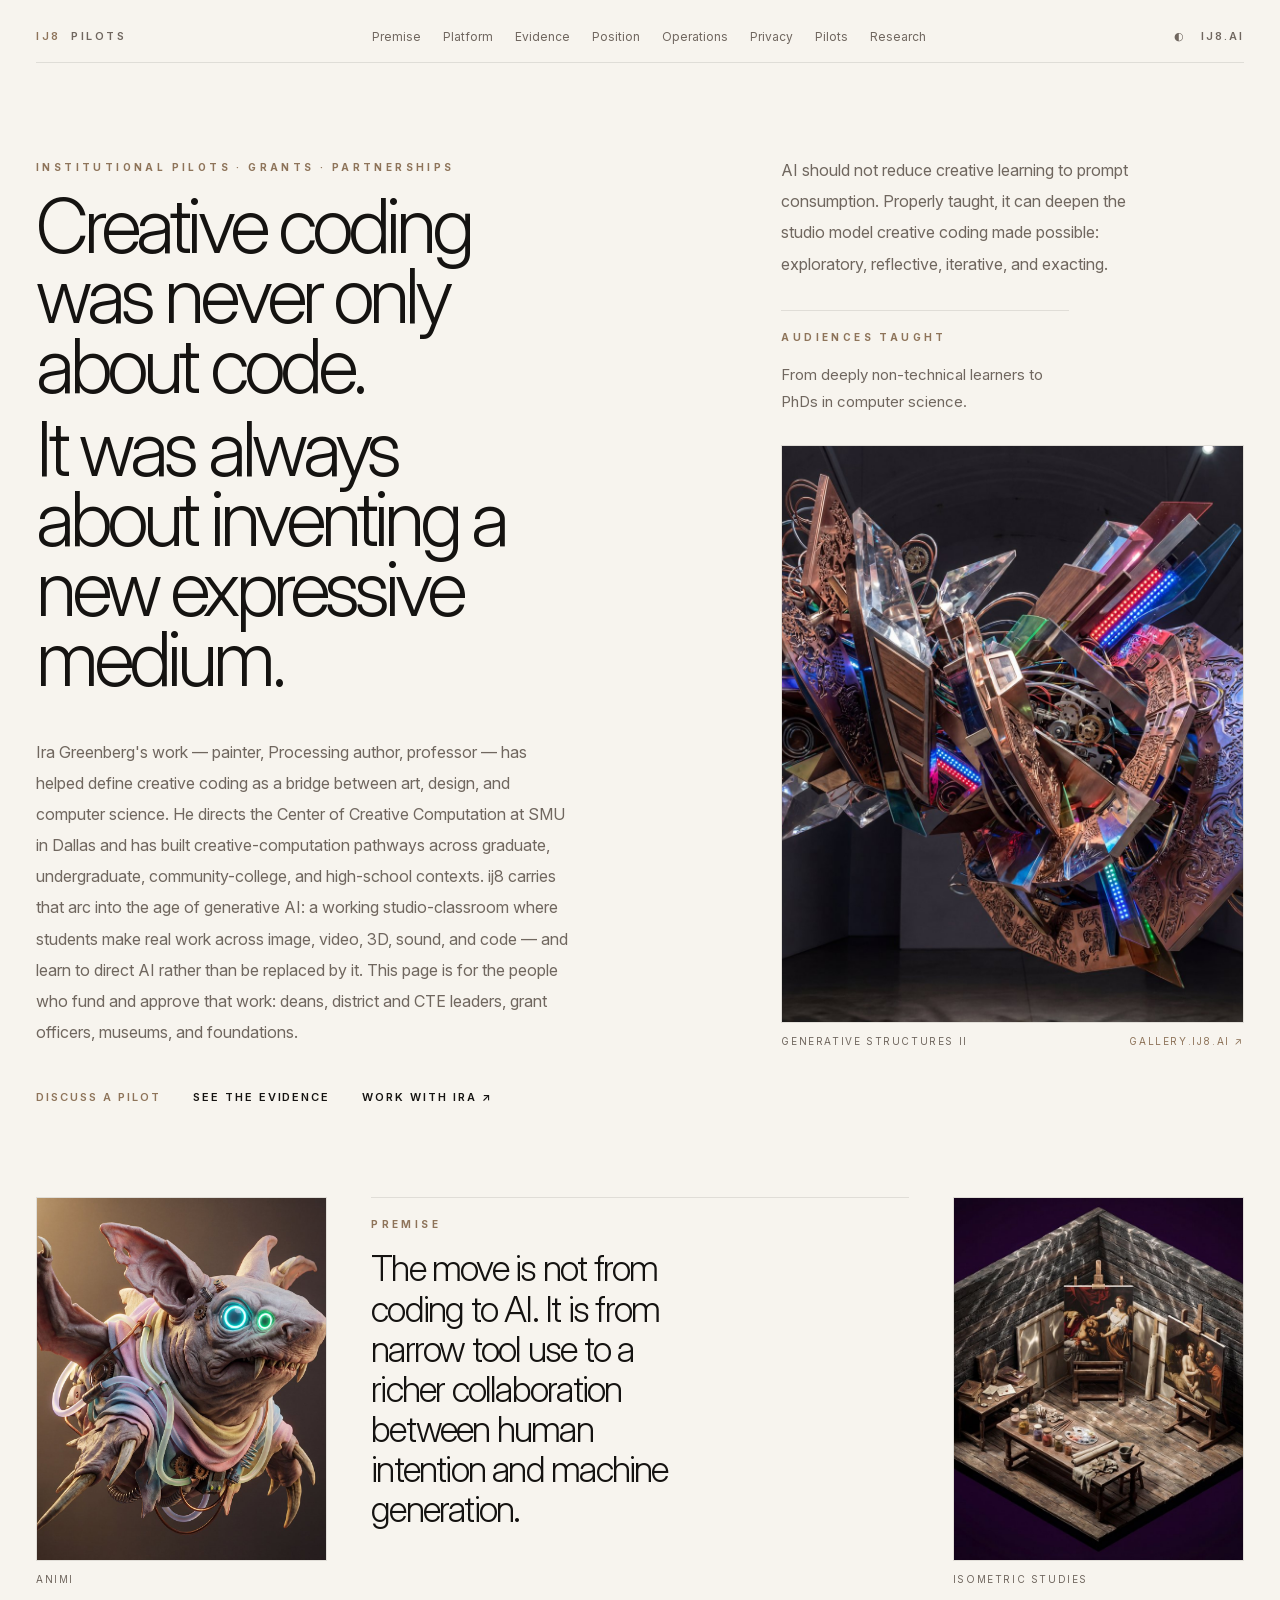
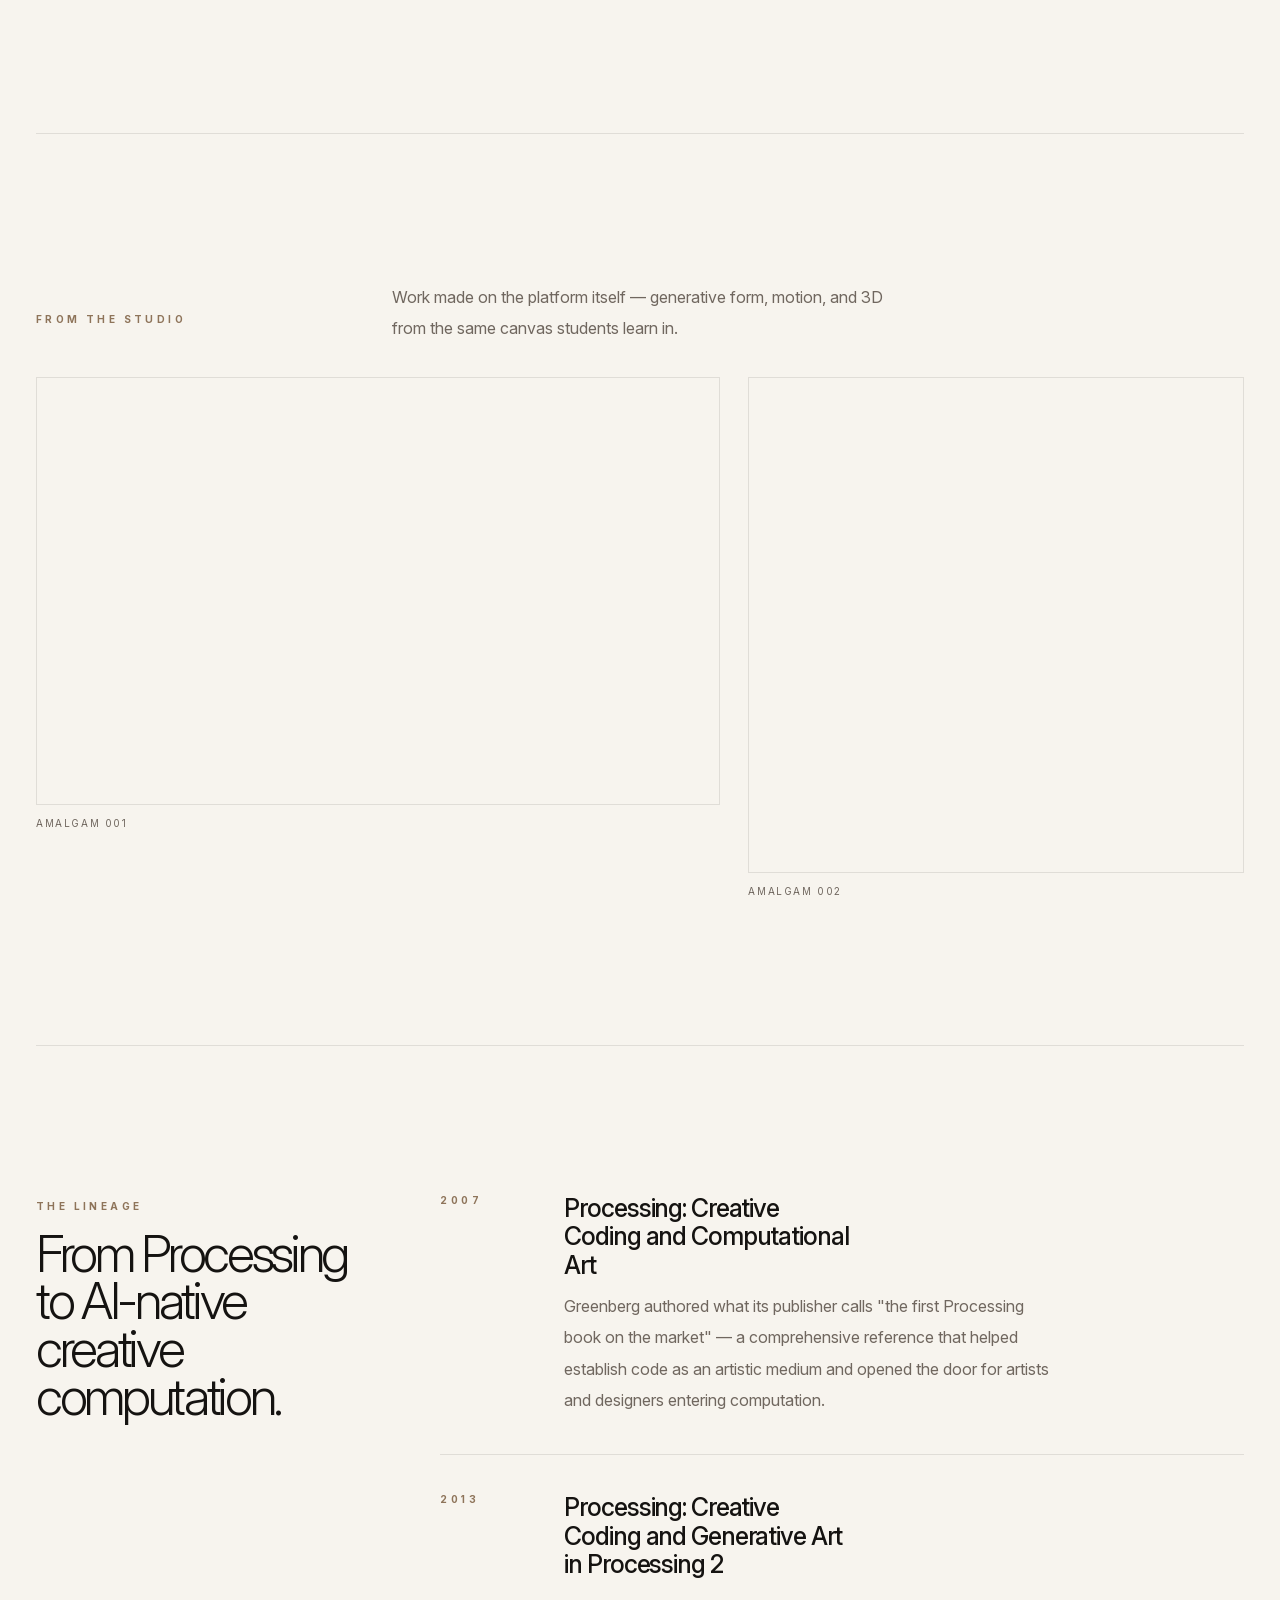
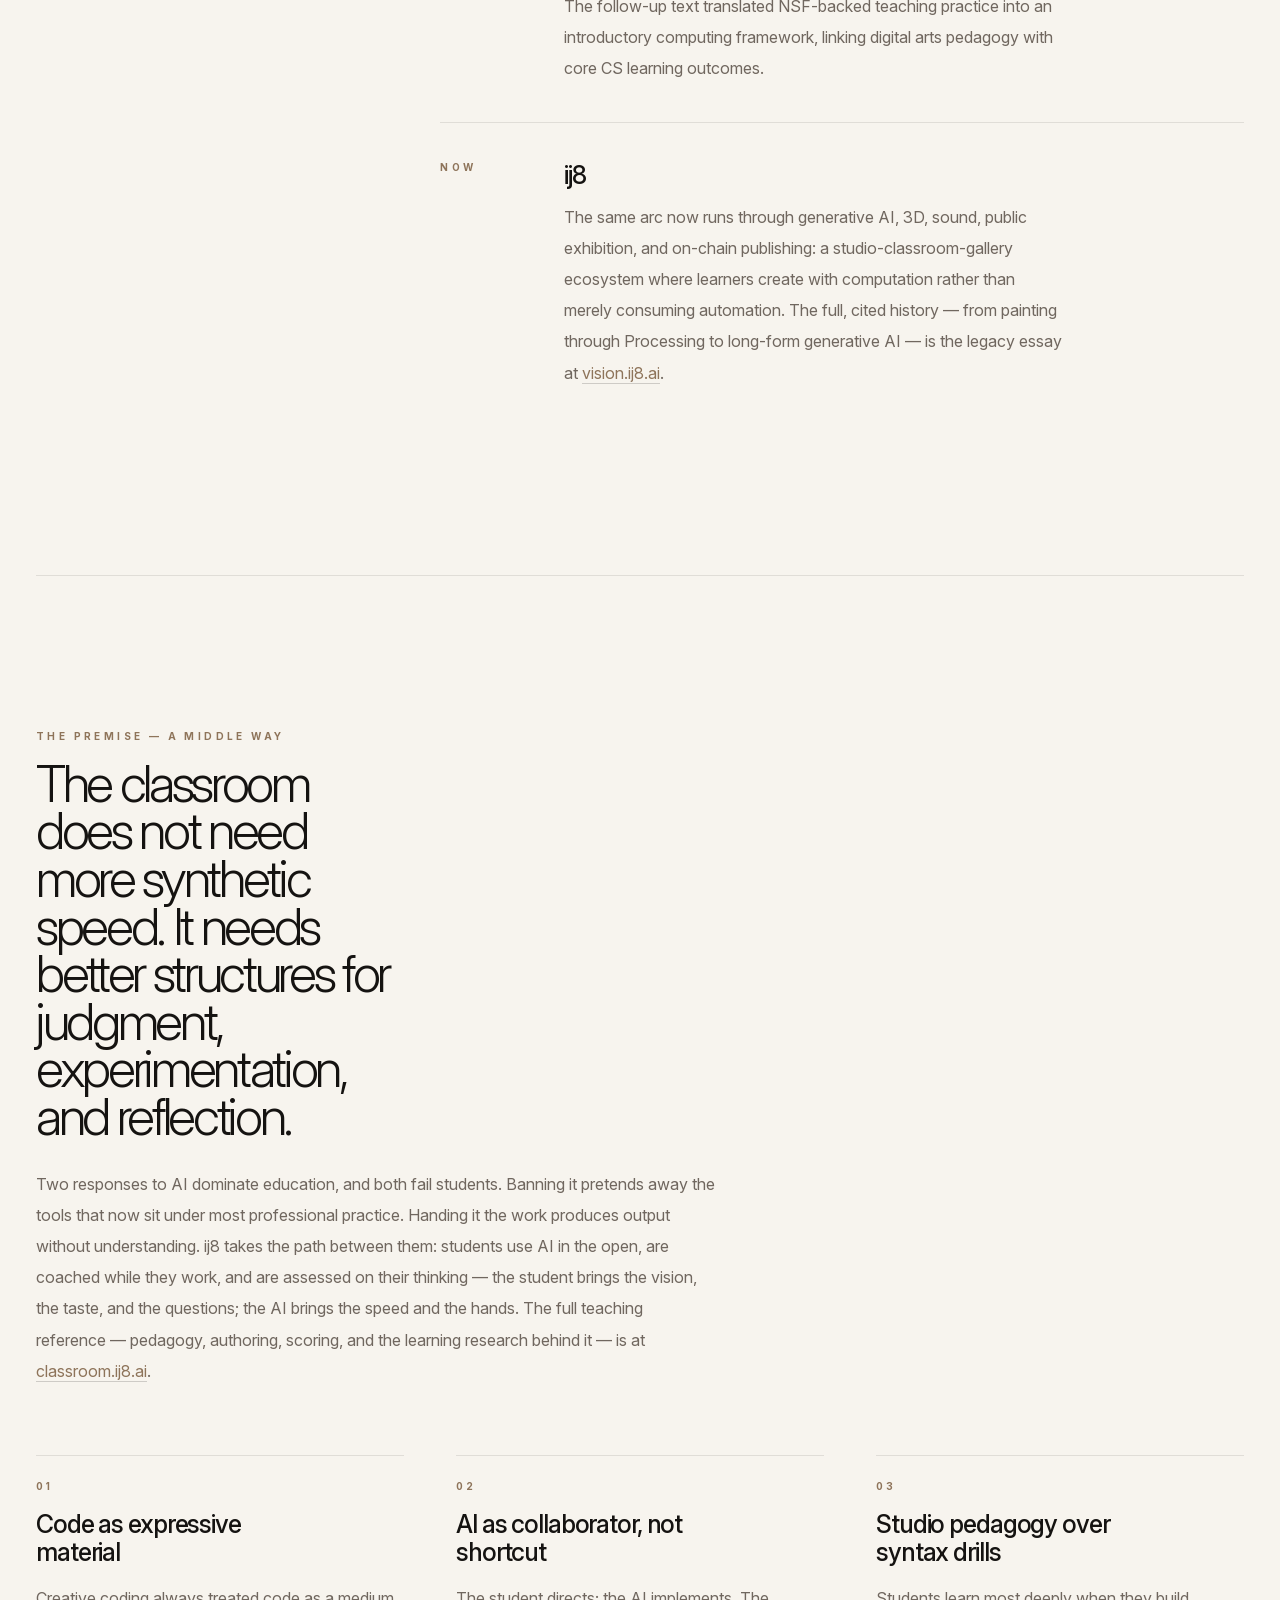
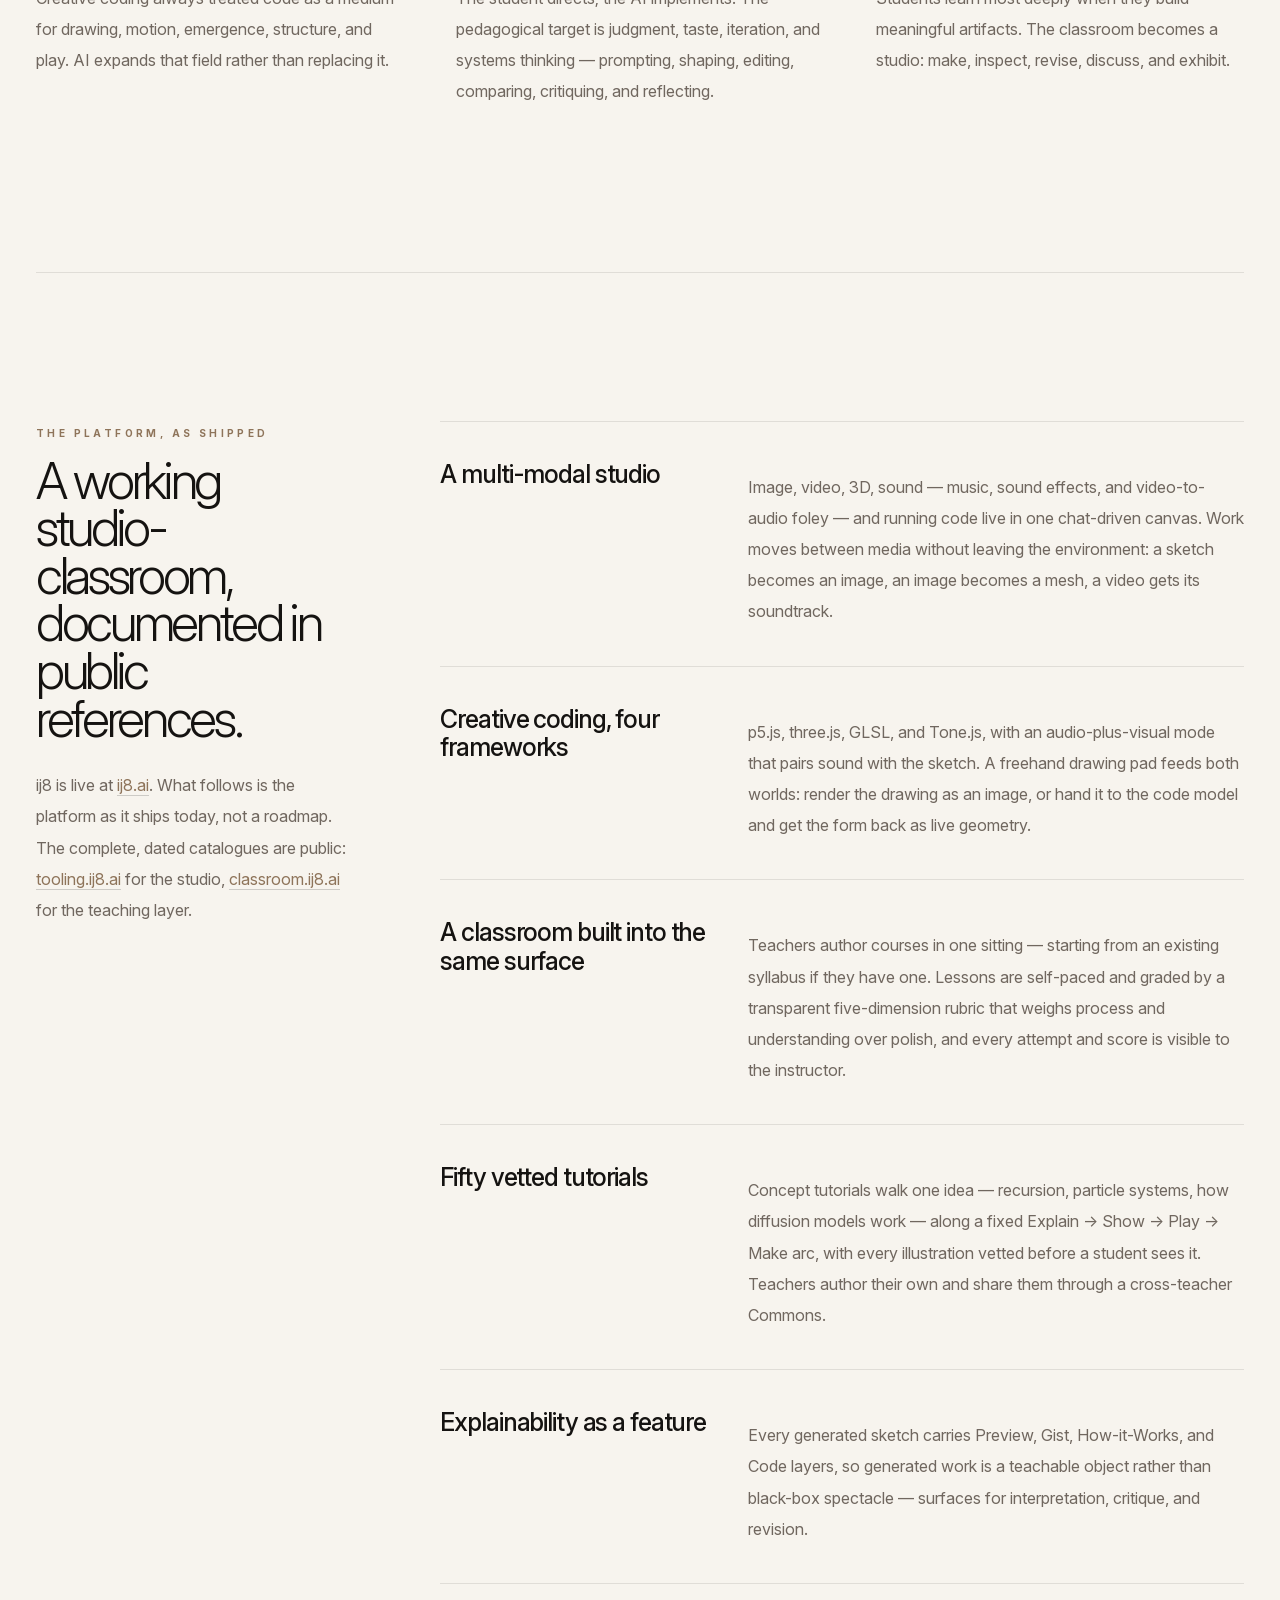
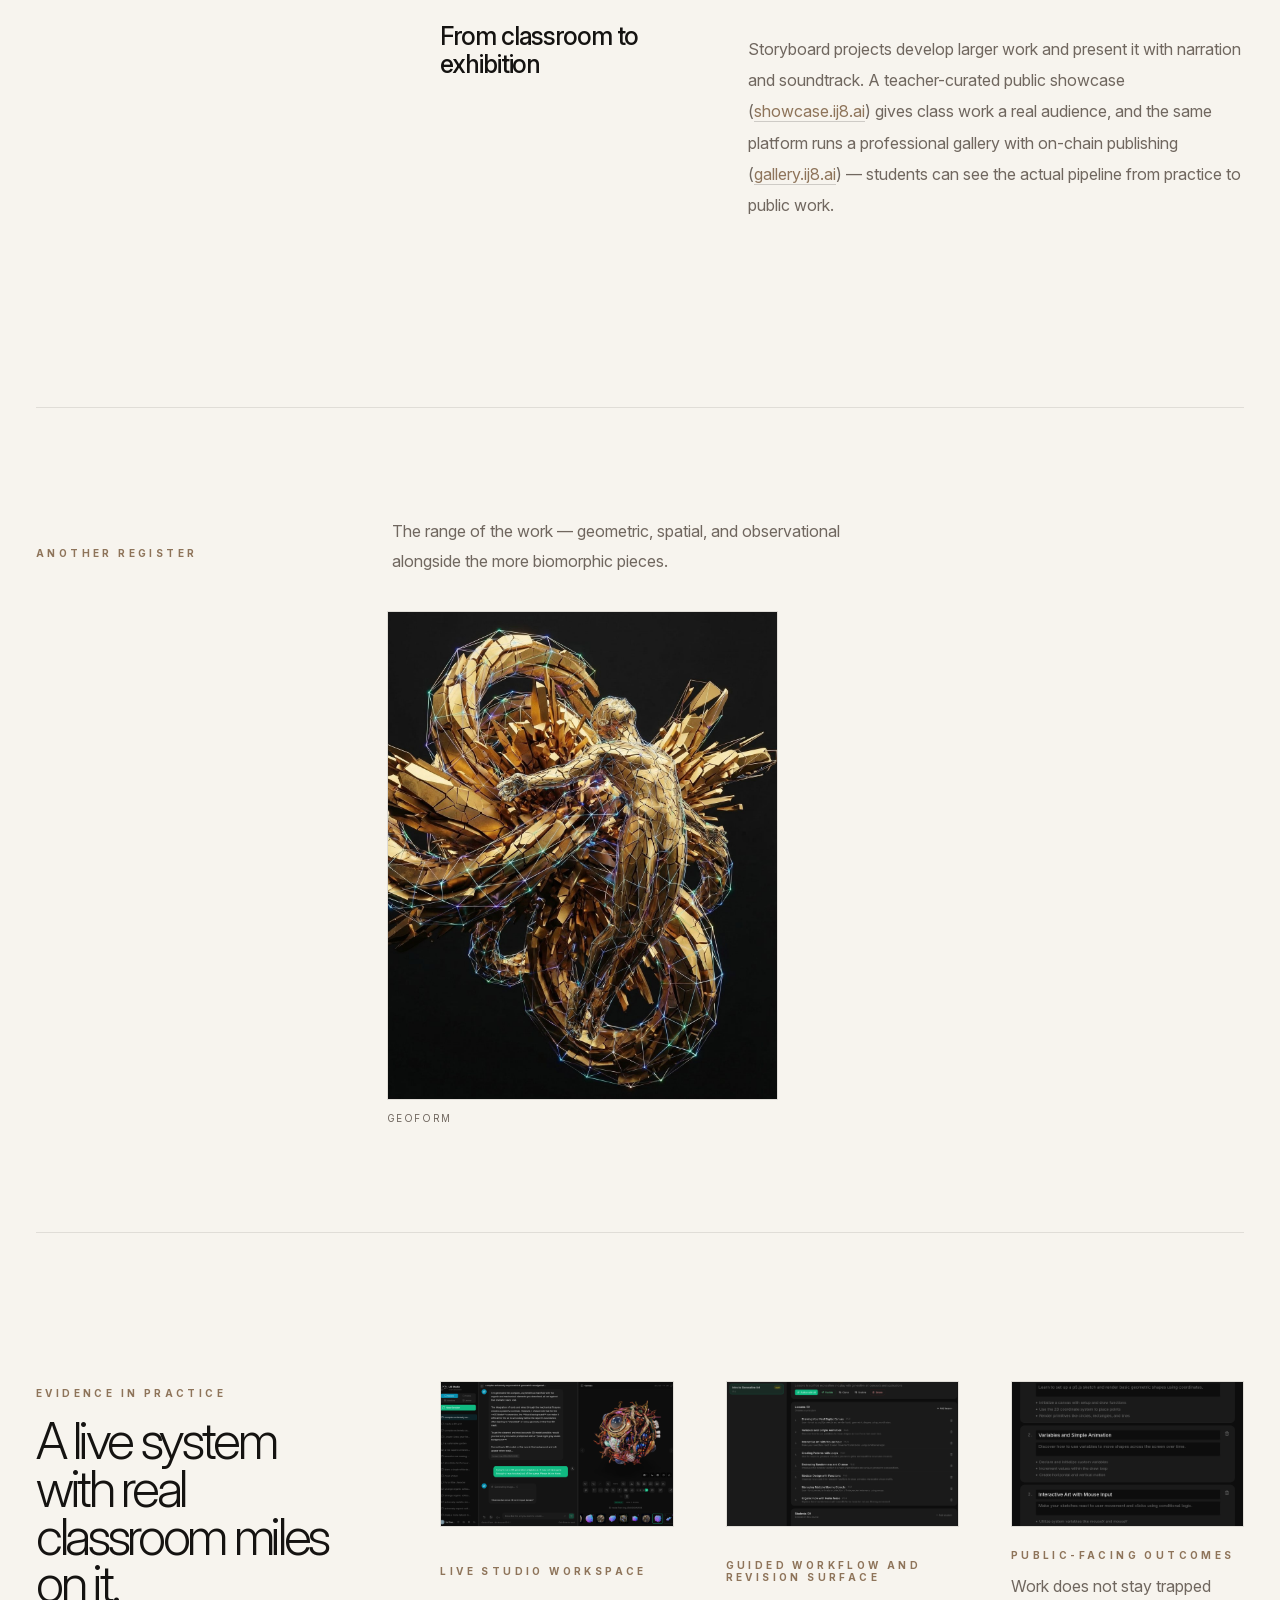
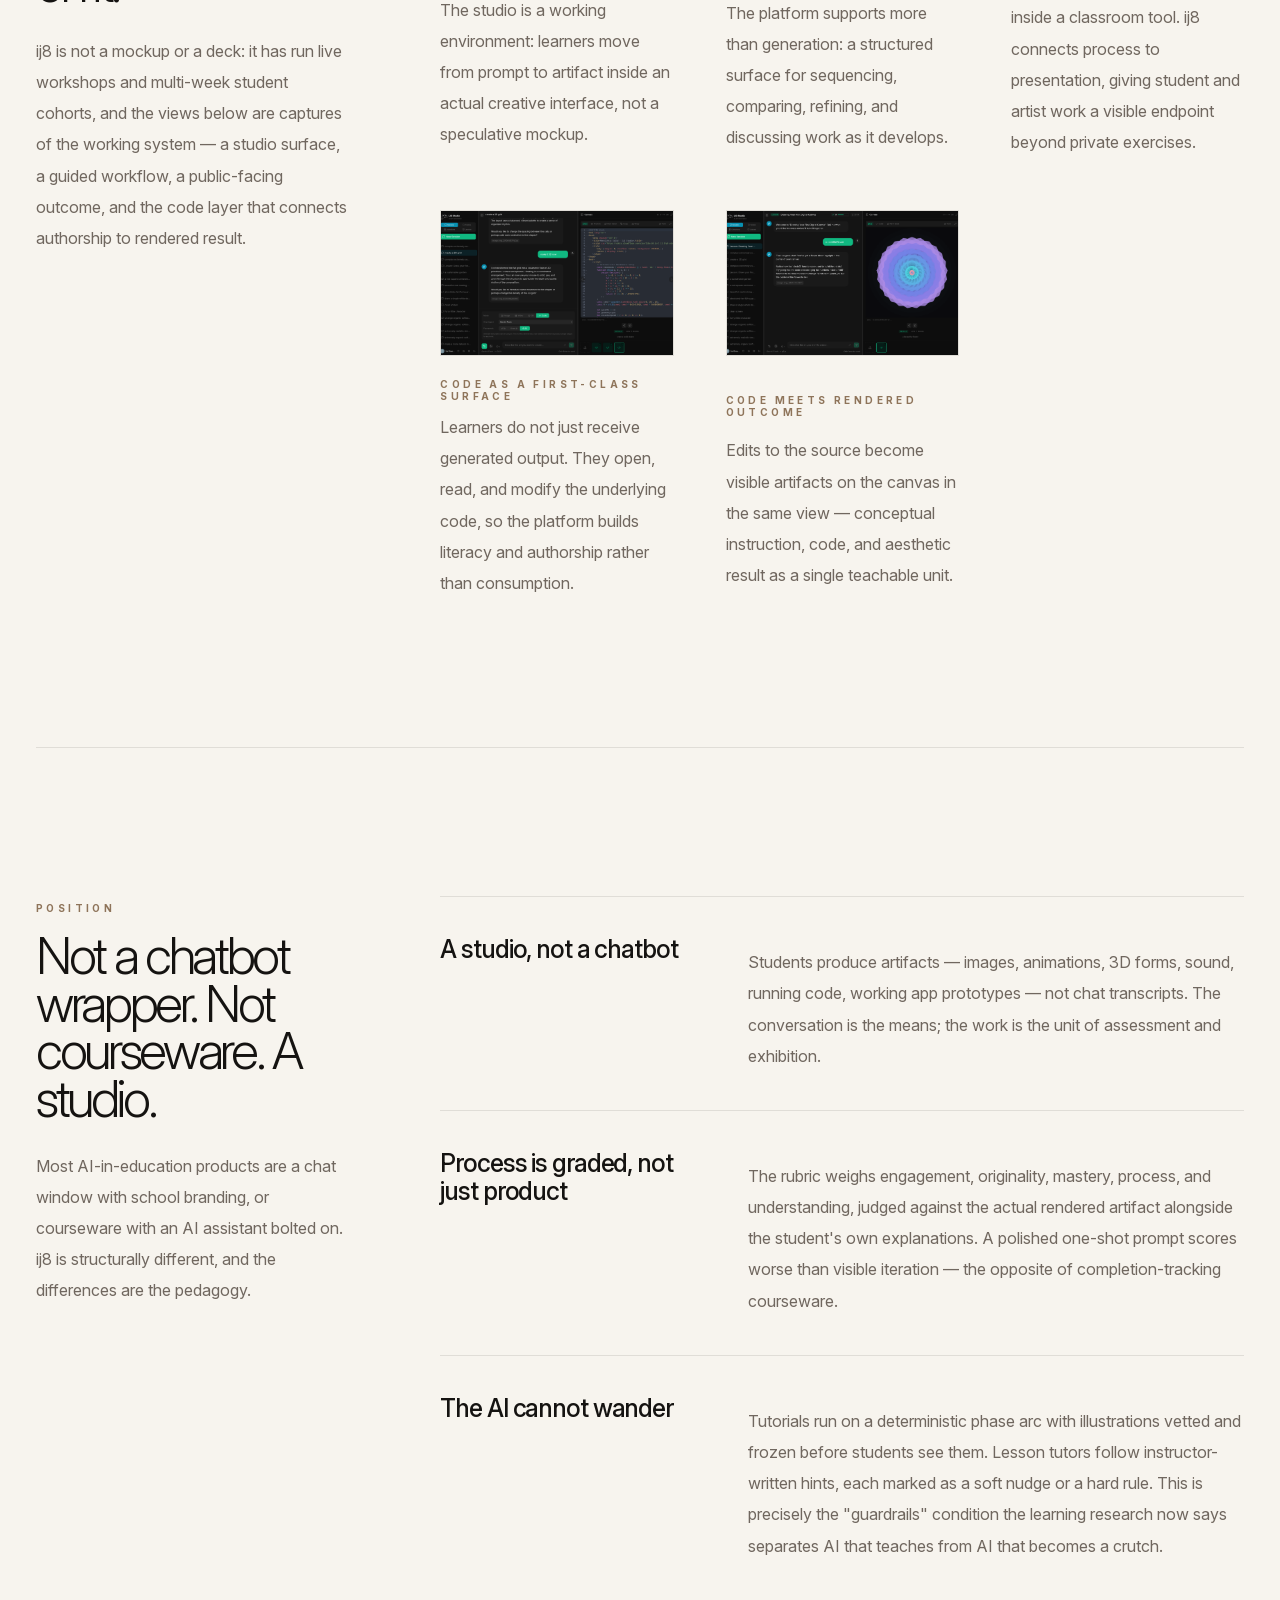
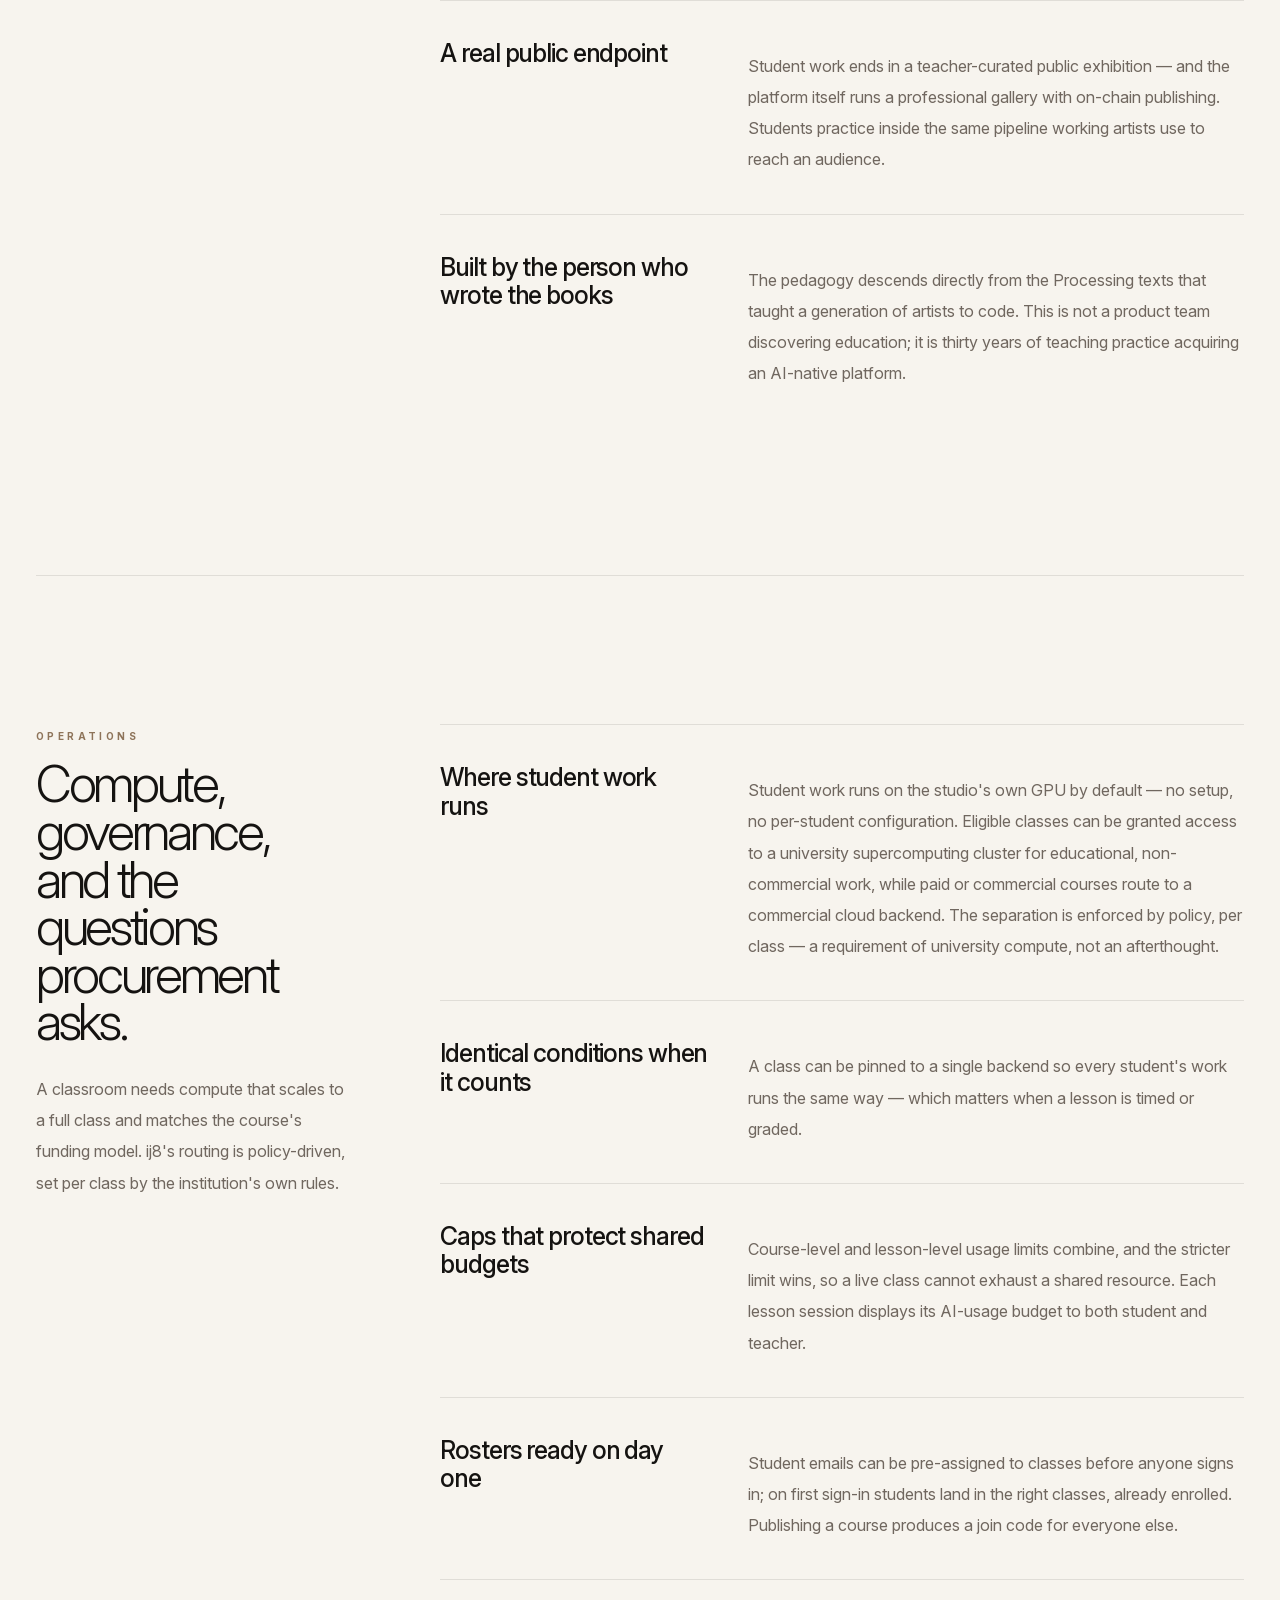
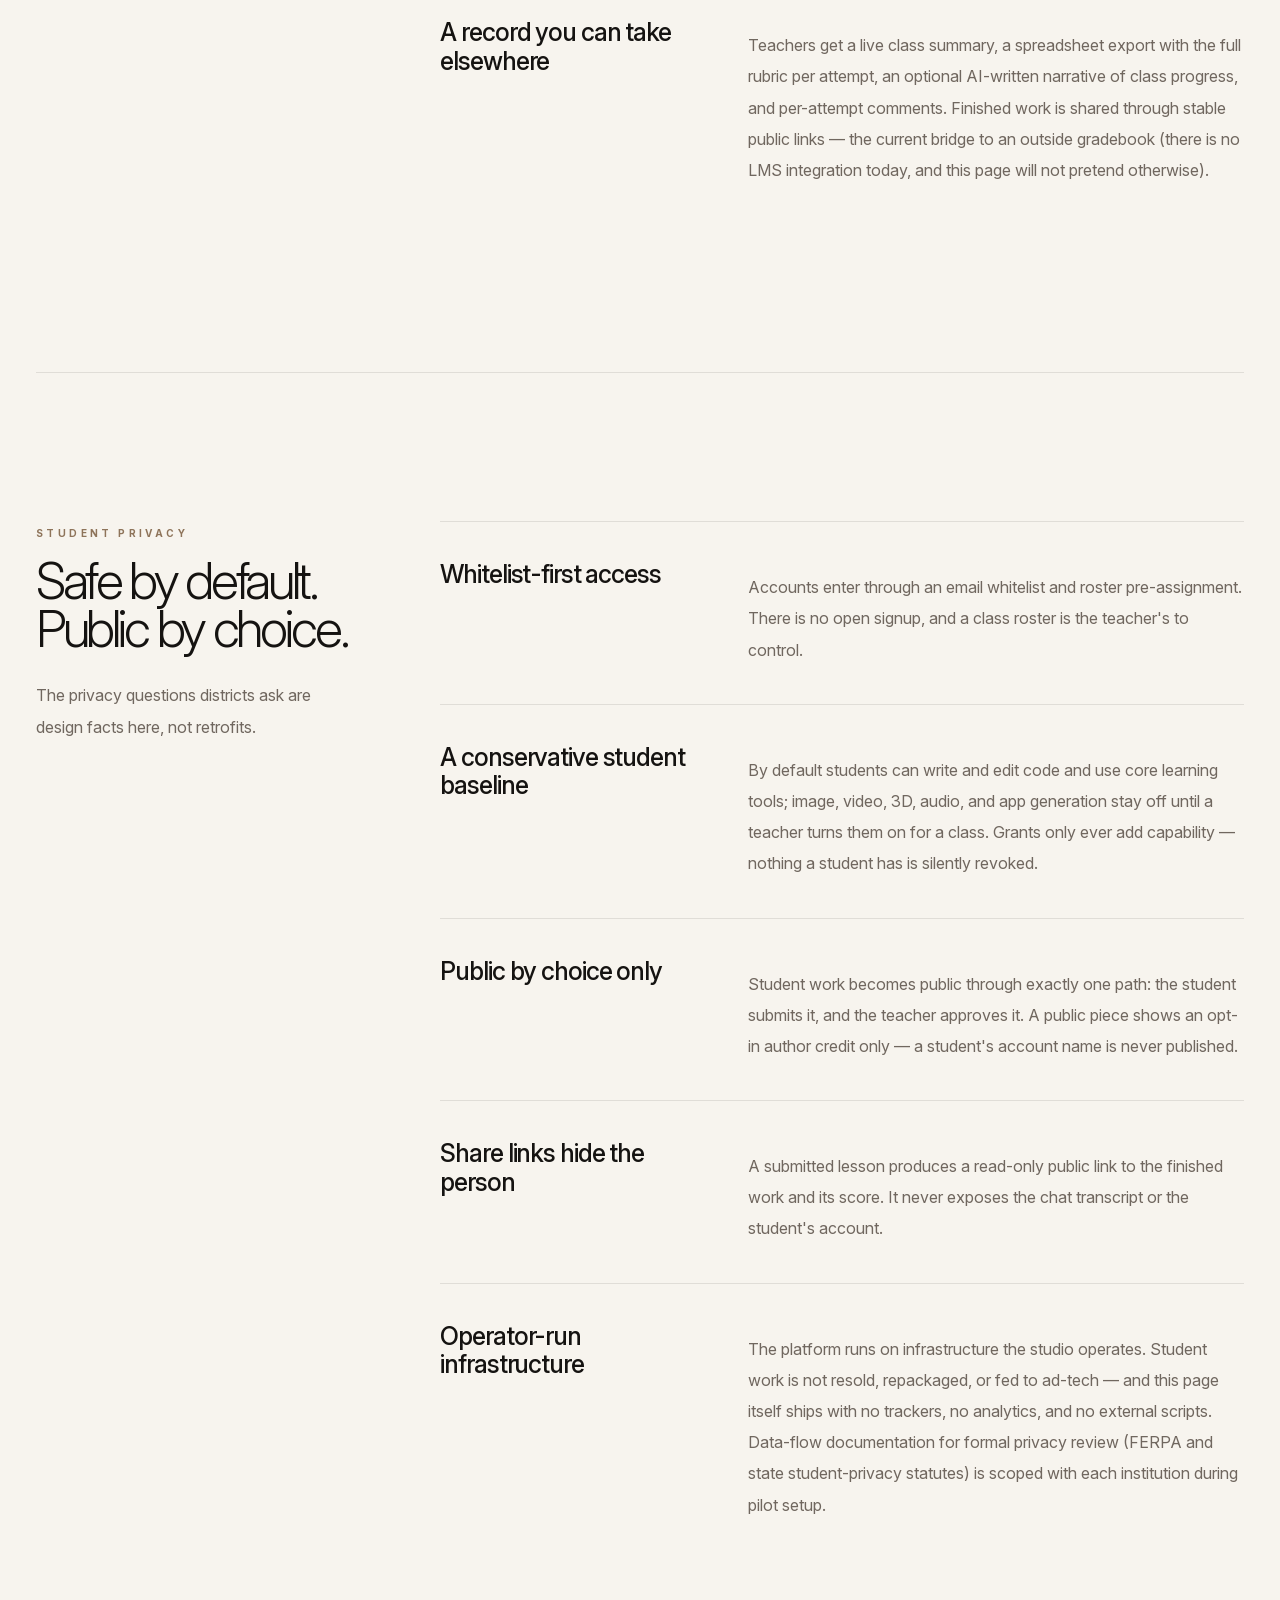
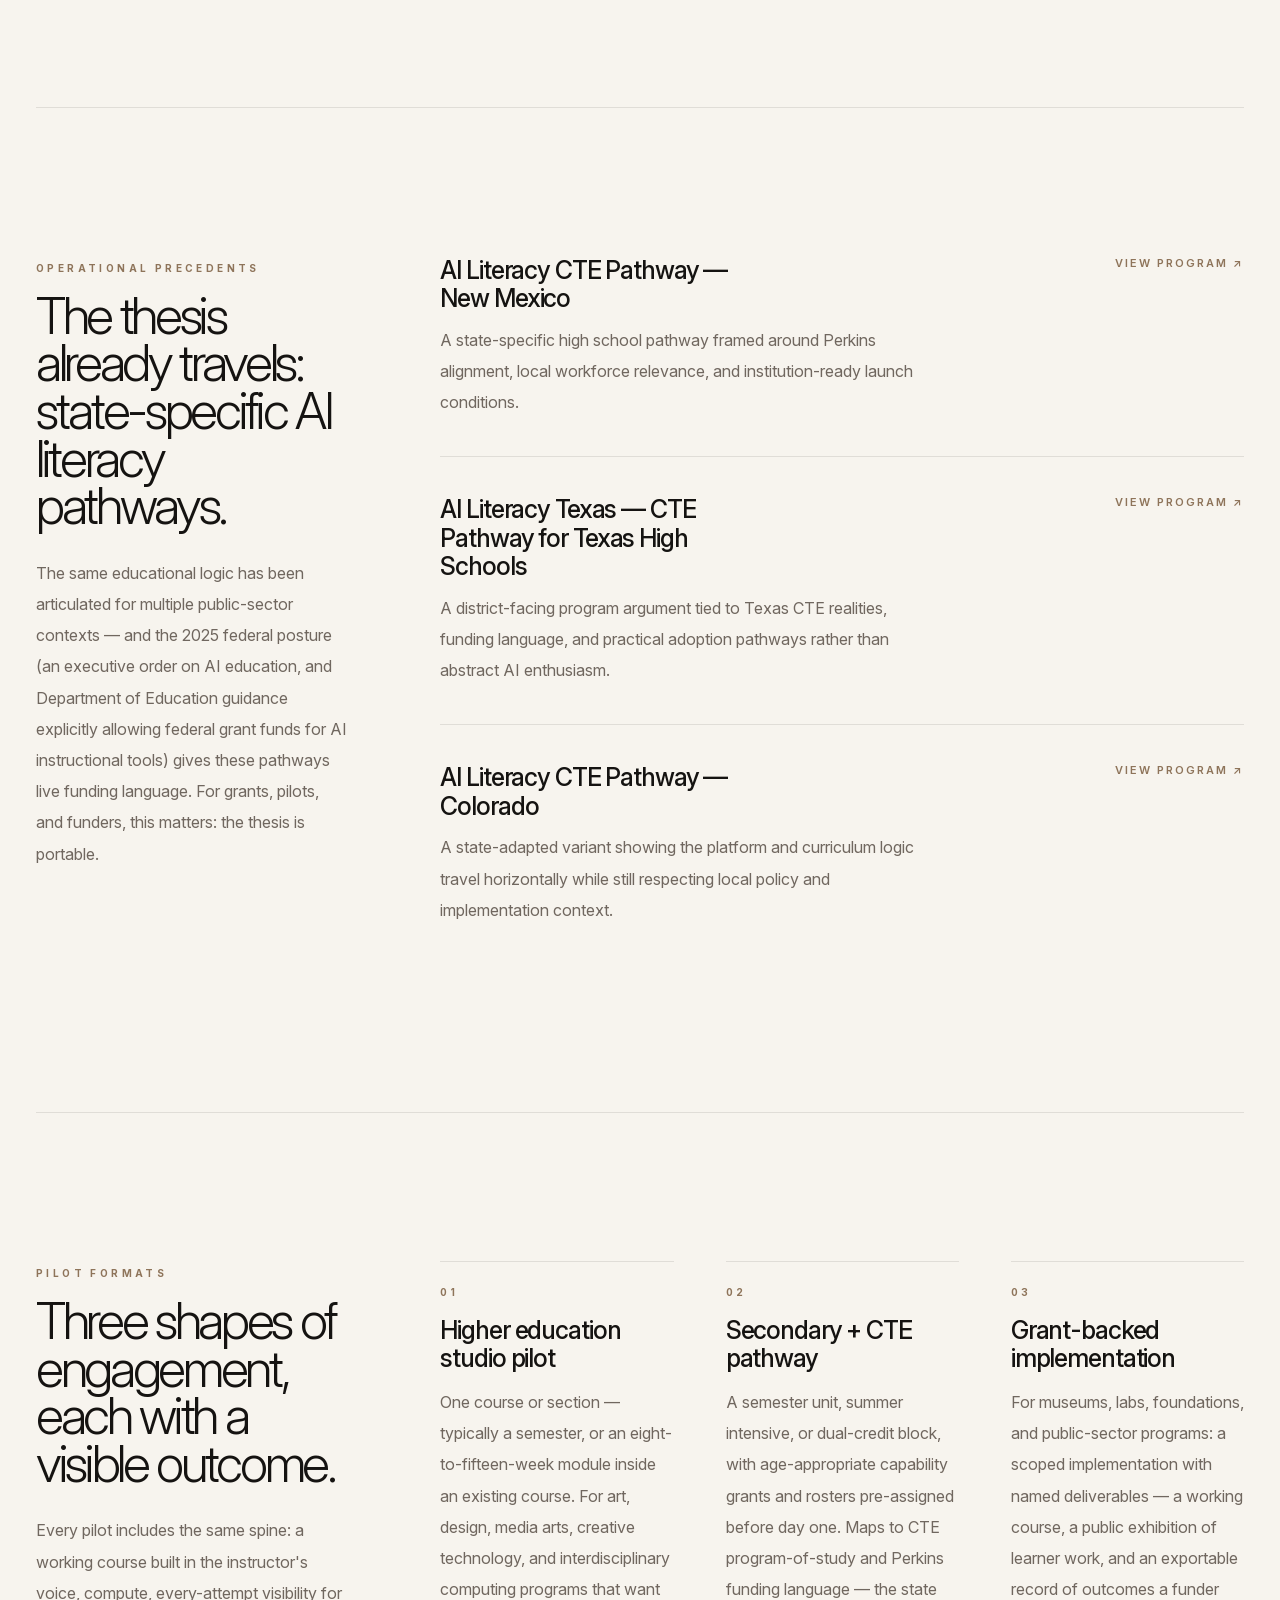
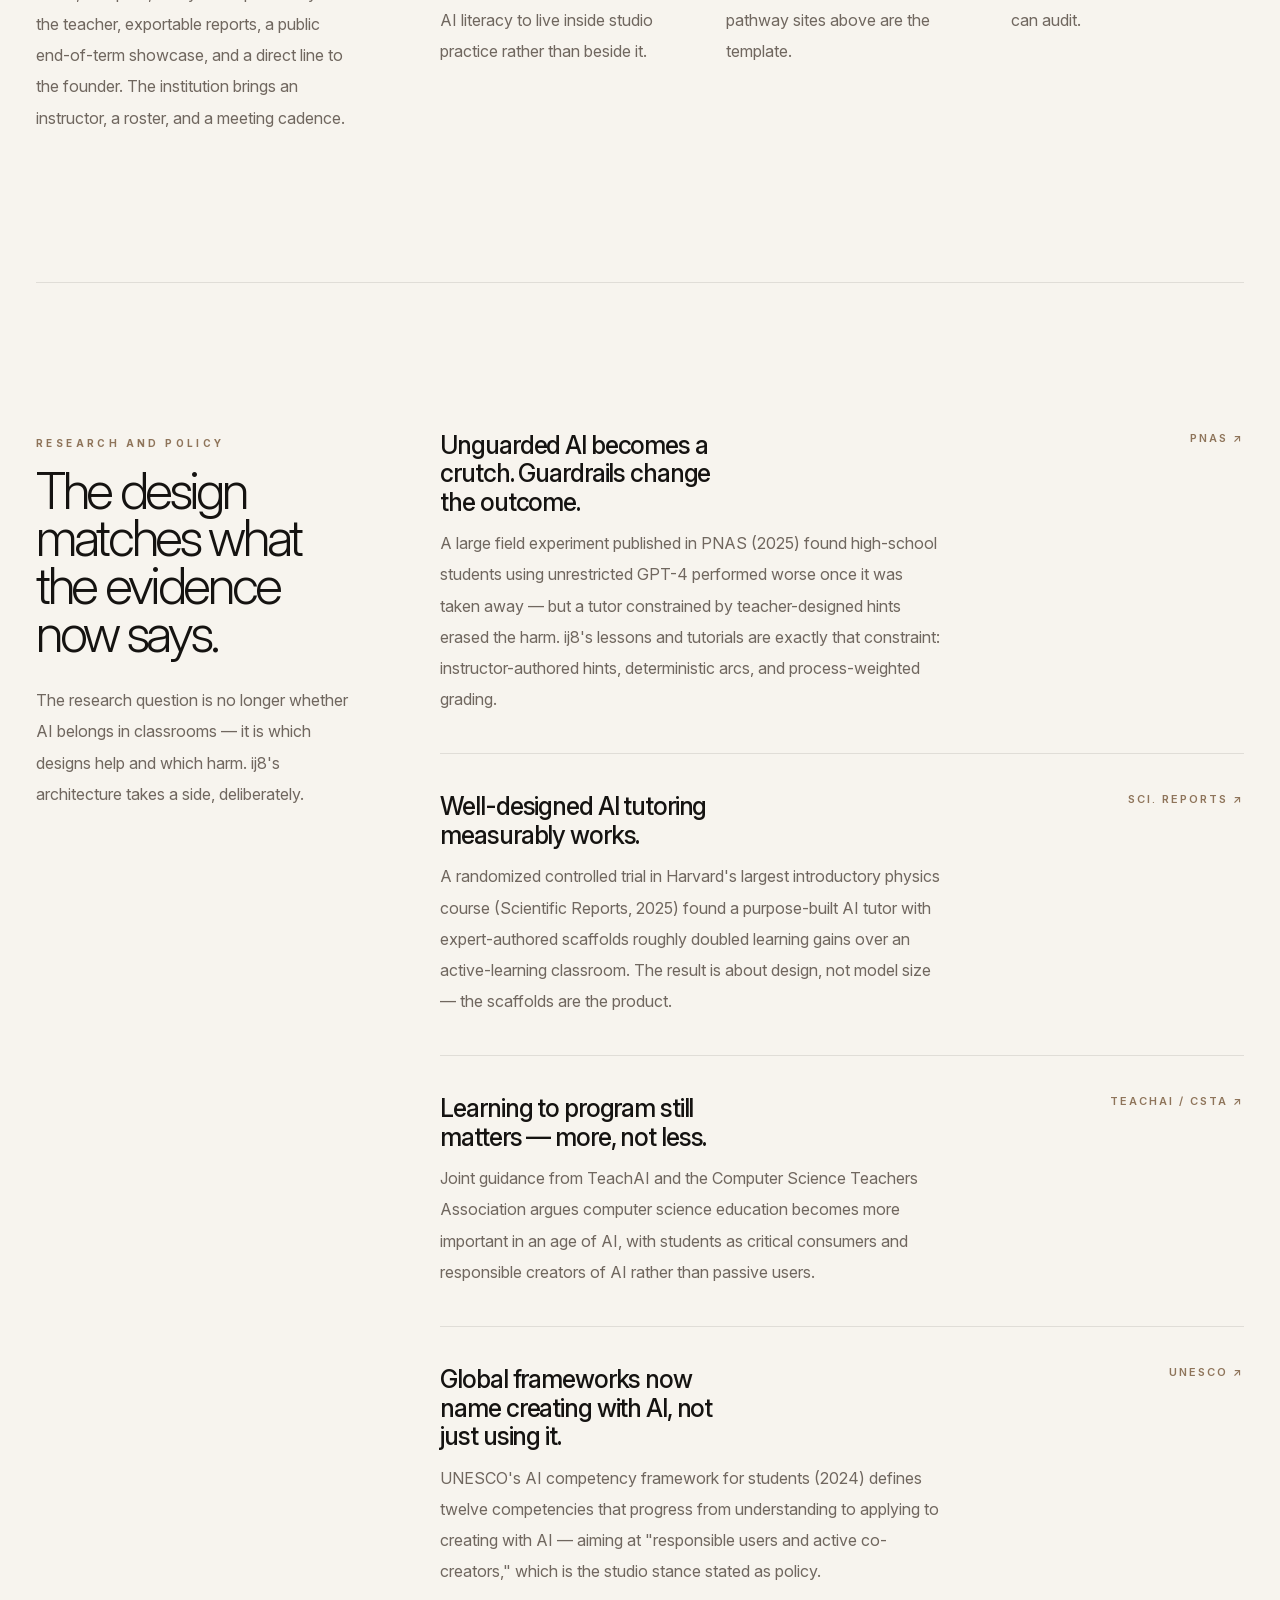
==== commit c677f0f2: "Rebrand as ij8 pilots: institutional pitch rewrite Reposition the site as the ij8 family's who-pays " ====
--- a/index.html
+++ b/index.html
@@ -3,14 +3,11 @@
   <head>
     <meta charset="UTF-8" />
     <meta name="viewport" content="width=device-width, initial-scale=1.0" />
-    <title>Creative Coding, AI, and the Next Studio Classroom</title>
+    <title>ij8 · Pilots — Creative AI education for institutions</title>
     <meta
       name="description"
-      content="A standalone site on Ira Greenberg's creative coding lineage, generative AI pedagogy, and the IJG Labs platform for experiential creative learning."
+      content="Institutional pilots, grants, and partnerships for ij8 — the studio-classroom where students learn to direct AI across image, video, 3D, sound, and code. By Ira Greenberg."
     />
-    <link rel="preconnect" href="https://fonts.googleapis.com" />
-    <link rel="preconnect" href="https://fonts.gstatic.com" crossorigin />
-    <link href="https://fonts.googleapis.com/css2?family=Inter:wght@300;400;500;600&display=swap" rel="stylesheet" />
     <link rel="icon" type="image/svg+xml" href="./favicon.svg" />
     <link rel="stylesheet" href="./styles.css" />
   </head>
@@ -18,21 +15,24 @@
     <div class="frame">
       <header class="masthead" id="top">
         <a class="brand" href="#top">
-          <span class="brand-mark">IJG</span>
-          <span class="brand-text">Education</span>
+          <span class="brand-mark">ij8</span>
+          <span class="brand-text">Pilots</span>
         </a>
         <nav class="mastnav">
-          <a href="#lineage">Lineage</a>
           <a href="#premise">Premise</a>
           <a href="#platform">Platform</a>
           <a href="#evidence">Evidence</a>
+          <a href="#position">Position</a>
+          <a href="#operations">Operations</a>
+          <a href="#privacy">Privacy</a>
           <a href="#pilots">Pilots</a>
+          <a href="#research">Research</a>
         </nav>
         <div class="masthead-actions">
           <button class="theme-toggle" type="button" aria-label="Switch to dark mode" title="Toggle color mode">
             <span class="theme-toggle-glyph" aria-hidden="true">◐</span>
           </button>
-          <a class="nav-link" href="https://ijglabs.ai" target="_blank" rel="noreferrer">ijglabs.ai</a>
+          <a class="nav-link" href="https://ij8.ai" target="_blank" rel="noreferrer">ij8.ai</a>
         </div>
       </header>
 
@@ -40,40 +40,42 @@
         <section class="hero section">
           <div class="hero-grid">
             <div class="hero-copy">
-              <p class="kicker">Creative coding → generative AI → studio pedagogy</p>
+              <p class="kicker">Institutional pilots · grants · partnerships</p>
               <h1>
                 Creative coding was never only about code.
                 <span>It was always about inventing a new expressive medium.</span>
               </h1>
               <p class="lede">
-                Over three decades, Ira Greenberg’s work has helped define creative coding as a bridge between art,
-                design, and computer science. As Professor and Chair of the Center for Creative Computation at SMU in
-                Dallas, he has helped build creative computation and creative coding pathways across graduate,
-                undergraduate, community college, and high school contexts. IJG Labs extends that trajectory into the age
-                of generative AI: a platform where artists, students, and non-native technologists can learn to think
-                with code, work with AI, and build public-facing work across image, interaction, motion, and form.
+                Ira Greenberg's work — painter, Processing author, professor — has helped define creative coding
+                as a bridge between art, design, and computer science. He directs the Center of Creative
+                Computation at SMU in Dallas and has built creative-computation pathways across graduate,
+                undergraduate, community-college, and high-school contexts. ij8 carries that arc into the age of
+                generative AI: a working studio-classroom where students make real work across image, video, 3D,
+                sound, and code — and learn to direct AI rather than be replaced by it. This page is for the
+                people who fund and approve that work: deans, district and CTE leaders, grant officers, museums,
+                and foundations.
               </p>
               <div class="hero-actions">
-                <a class="action-link action-primary" href="#platform">Why the platform matters</a>
-                <a class="action-link" href="#evidence">See platform evidence</a>
-                <a class="action-link" href="https://ijglabs.ai" target="_blank" rel="noreferrer">Visit IJG Labs</a>
+                <a class="action-link action-primary" href="mailto:ira@gogentic.ai?subject=ij8%20pilot%20conversation">Discuss a pilot</a>
+                <a class="action-link" href="#evidence">See the evidence</a>
+                <a class="action-link" href="https://ira.ij8.ai" target="_blank" rel="noreferrer">Work with Ira ↗</a>
               </div>
             </div>
 
             <aside class="hero-aside">
               <p class="aside-note">
-                AI should not reduce creative learning to prompt consumption. Properly taught, it can deepen the studio
-                model creative coding made possible: exploratory, reflective, iterative, and exacting.
+                AI should not reduce creative learning to prompt consumption. Properly taught, it can deepen the
+                studio model creative coding made possible: exploratory, reflective, iterative, and exacting.
               </p>
               <div class="audience-note">
                 <span class="section-number">Audiences taught</span>
                 <p>From deeply non-technical learners to PhDs in computer science.</p>
               </div>
               <figure class="feature-figure">
-                <img src="https://ijglabs.ai/api/images/img_hQdMQ6AFIg8J?w=1400" alt="Generative Structures II by Ira Greenberg" />
+                <img src="./images/generative-structures-ii.jpg" alt="Generative Structures II by Ira Greenberg" />
                 <figcaption>
                   <span>Generative Structures II</span>
-                  <a href="https://ijglabs.ai" target="_blank" rel="noreferrer">shown via ijglabs.ai ↗</a>
+                  <a href="https://gallery.ij8.ai" target="_blank" rel="noreferrer">gallery.ij8.ai ↗</a>
                 </figcaption>
               </figure>
             </aside>
@@ -81,18 +83,18 @@
 
           <div class="hero-strip">
             <figure class="thumb-figure">
-              <img src="https://ijglabs.ai/api/images/img_T3GT5fFpMtds?w=1200" alt="Animi by Ira Greenberg" />
+              <img src="./images/animi.jpg" alt="Animi by Ira Greenberg" />
               <figcaption>Animi</figcaption>
             </figure>
             <div class="thesis-card">
               <span class="section-number">Premise</span>
               <p>
-                The move is not from coding to AI. It is from narrow tool use to a richer collaboration between human
-                intention and machine generation.
+                The move is not from coding to AI. It is from narrow tool use to a richer collaboration between
+                human intention and machine generation.
               </p>
             </div>
             <figure class="thumb-figure">
-              <img src="https://ijglabs.ai/api/images/img_8lQyg74a7LMN?w=1200" alt="La Collezione Isometrica degli Studi degli Artisti 005" />
+              <img src="./images/isometric-studies.jpg" alt="La Collezione Isometrica degli Studi degli Artisti 005" />
               <figcaption>Isometric Studies</figcaption>
             </figure>
           </div>
@@ -100,8 +102,8 @@
 
         <section class="section section-rule image-essay">
           <div class="image-essay-head">
-            <p class="kicker">Additional studies</p>
-            <p class="essay-note">A wider tonal range of work — geometric, spatial, and observational alongside the more biomorphic pieces.</p>
+            <p class="kicker">From the studio</p>
+            <p class="essay-note">Work made on the platform itself — generative form, motion, and 3D from the same canvas students learn in.</p>
           </div>
           <div class="essay-grid essay-grid-two">
             <figure class="essay-figure essay-landscape">
@@ -126,10 +128,9 @@
               <div>
                 <h3>Processing: Creative Coding and Computational Art</h3>
                 <p>
-                  Greenberg authored the first major language reference on Processing, helping establish code as an
-                  artistic medium while opening the door for artists and designers entering computation — part of a much
-                  broader teaching arc that has connected creative coding to learners ranging from first-time makers to
-                  advanced computer scientists.
+                  Greenberg authored what its publisher calls "the first Processing book on the market" — a
+                  comprehensive reference that helped establish code as an artistic medium and opened the door
+                  for artists and designers entering computation.
                 </p>
               </div>
             </article>
@@ -138,19 +139,21 @@
               <div>
                 <h3>Processing: Creative Coding and Generative Art in Processing 2</h3>
                 <p>
-                  The follow-up text translated NSF-backed teaching practice into an introductory computing framework,
-                  linking digital arts pedagogy with core CS learning outcomes.
+                  The follow-up text translated NSF-backed teaching practice into an introductory computing
+                  framework, linking digital arts pedagogy with core CS learning outcomes.
                 </p>
               </div>
             </article>
             <article class="editorial-row">
               <span class="section-number">Now</span>
               <div>
-                <h3>IJG Labs</h3>
-                <p>
-                  That same arc now expands into generative AI, 3D, public exhibition, and Web3-native publishing: a
-                  studio-classroom-gallery ecosystem where learners create with computation rather than merely consuming
-                  automation.
+                <h3>ij8</h3>
+                <p>
+                  The same arc now runs through generative AI, 3D, sound, public exhibition, and on-chain
+                  publishing: a studio-classroom-gallery ecosystem where learners create with computation rather
+                  than merely consuming automation. The full, cited history — from painting through Processing
+                  to long-form generative AI — is the legacy essay at
+                  <a class="inline-link" href="https://vision.ij8.ai" target="_blank" rel="noreferrer">vision.ij8.ai</a>.
                 </p>
               </div>
             </article>
@@ -159,35 +162,44 @@
 
         <section id="premise" class="section section-rule">
           <div class="wide-head">
-            <p class="kicker">The premise</p>
+            <p class="kicker">The premise — a middle way</p>
             <h2>
               The classroom does not need more synthetic speed. It needs better structures for judgment,
               experimentation, and reflection.
             </h2>
+            <p class="supporting-copy">
+              Two responses to AI dominate education, and both fail students. Banning it pretends away the tools
+              that now sit under most professional practice. Handing it the work produces output without
+              understanding. ij8 takes the path between them: students use AI in the open, are coached while
+              they work, and are assessed on their thinking — the student brings the vision, the taste, and the
+              questions; the AI brings the speed and the hands. The full teaching reference — pedagogy,
+              authoring, scoring, and the learning research behind it — is at
+              <a class="inline-link" href="https://classroom.ij8.ai" target="_blank" rel="noreferrer">classroom.ij8.ai</a>.
+            </p>
           </div>
           <div class="principles-grid">
             <article>
               <span class="section-number">01</span>
               <h3>Code as expressive material</h3>
               <p>
-                Creative coding always treated code as a medium for drawing, motion, emergence, structure, and play. AI
-                expands that field rather than replacing it.
+                Creative coding always treated code as a medium for drawing, motion, emergence, structure, and
+                play. AI expands that field rather than replacing it.
               </p>
             </article>
             <article>
               <span class="section-number">02</span>
               <h3>AI as collaborator, not shortcut</h3>
               <p>
-                The pedagogical target is judgment, taste, iteration, and systems thinking. Learners work with AI by
-                prompting, shaping, editing, comparing, critiquing, and reflecting.
+                The student directs; the AI implements. The pedagogical target is judgment, taste, iteration,
+                and systems thinking — prompting, shaping, editing, comparing, critiquing, and reflecting.
               </p>
             </article>
             <article>
               <span class="section-number">03</span>
               <h3>Studio pedagogy over syntax drills</h3>
               <p>
-                Students learn most deeply when they build meaningful artifacts. The classroom becomes a studio: make,
-                inspect, revise, discuss, and exhibit.
+                Students learn most deeply when they build meaningful artifacts. The classroom becomes a studio:
+                make, inspect, revise, discuss, and exhibit.
               </p>
             </article>
           </div>
@@ -195,38 +207,40 @@
 
         <section id="platform" class="section section-rule editorial-grid">
           <div class="section-head">
-            <p class="kicker">Why IJG Labs matters</p>
-            <h2>A platform that can actually scaffold this pedagogy.</h2>
-            <p class="supporting-copy">
-              The case becomes persuasive because the platform already points toward serious educational use: multi-modal
-              making, creative coding frameworks, teacher-authored course flows, explainability, progression, and public
-              exhibition pathways.
+            <p class="kicker">The platform, as shipped</p>
+            <h2>A working studio-classroom, documented in public references.</h2>
+            <p class="supporting-copy">
+              ij8 is live at <a class="inline-link" href="https://ij8.ai" target="_blank" rel="noreferrer">ij8.ai</a>.
+              What follows is the platform as it ships today, not a roadmap. The complete, dated catalogues are
+              public: <a class="inline-link" href="https://tooling.ij8.ai" target="_blank" rel="noreferrer">tooling.ij8.ai</a>
+              for the studio, <a class="inline-link" href="https://classroom.ij8.ai" target="_blank" rel="noreferrer">classroom.ij8.ai</a>
+              for the teaching layer.
             </p>
           </div>
           <div class="content-flow">
             <article class="capability-row">
-              <h3>Multi-modal creation studio</h3>
-              <p>Image, video, 3D, and code modes can live inside one environment, letting learners move across media without losing conceptual continuity.</p>
-            </article>
-            <article class="capability-row">
-              <h3>Creative coding frameworks</h3>
-              <p>p5.js, Three.js, and GLSL support computational art, realtime graphics, generative animation, spatial media, and shader-based experimentation.</p>
-            </article>
-            <article class="capability-row">
-              <h3>Teacher-authored learning flows</h3>
-              <p>Educators can scaffold courses, sequence lessons, tune mastery thresholds, and structure progression so AI-supported creativity still lands in meaningful learning outcomes.</p>
-            </article>
-            <article class="capability-row">
-              <h3>Explainability and reflection</h3>
-              <p>Generated outputs become teachable objects rather than black-box spectacle, giving students surfaces for interpretation, critique, and revision.</p>
-            </article>
-            <article class="capability-row">
-              <h3>3D, motion, and experiential making</h3>
-              <p>The system reaches beyond flat image generation toward 3D, animation, and motion-based experimentation for artists working across installation, game, film, and spatial practice.</p>
+              <h3>A multi-modal studio</h3>
+              <p>Image, video, 3D, sound — music, sound effects, and video-to-audio foley — and running code live in one chat-driven canvas. Work moves between media without leaving the environment: a sketch becomes an image, an image becomes a mesh, a video gets its soundtrack.</p>
+            </article>
+            <article class="capability-row">
+              <h3>Creative coding, four frameworks</h3>
+              <p>p5.js, three.js, GLSL, and Tone.js, with an audio-plus-visual mode that pairs sound with the sketch. A freehand drawing pad feeds both worlds: render the drawing as an image, or hand it to the code model and get the form back as live geometry.</p>
+            </article>
+            <article class="capability-row">
+              <h3>A classroom built into the same surface</h3>
+              <p>Teachers author courses in one sitting — starting from an existing syllabus if they have one. Lessons are self-paced and graded by a transparent five-dimension rubric that weighs process and understanding over polish, and every attempt and score is visible to the instructor.</p>
+            </article>
+            <article class="capability-row">
+              <h3>Fifty vetted tutorials</h3>
+              <p>Concept tutorials walk one idea — recursion, particle systems, how diffusion models work — along a fixed Explain → Show → Play → Make arc, with every illustration vetted before a student sees it. Teachers author their own and share them through a cross-teacher Commons.</p>
+            </article>
+            <article class="capability-row">
+              <h3>Explainability as a feature</h3>
+              <p>Every generated sketch carries Preview, Gist, How-it-Works, and Code layers, so generated work is a teachable object rather than black-box spectacle — surfaces for interpretation, critique, and revision.</p>
             </article>
             <article class="capability-row">
               <h3>From classroom to exhibition</h3>
-              <p>Finished work can move into a public-facing gallery and Web3-native publishing context, giving student work a real audience and an authentic endpoint beyond the classroom.</p>
+              <p>Storyboard projects develop larger work and present it with narration and soundtrack. A teacher-curated public showcase (<a class="inline-link" href="https://showcase.ij8.ai" target="_blank" rel="noreferrer">showcase.ij8.ai</a>) gives class work a real audience, and the same platform runs a professional gallery with on-chain publishing (<a class="inline-link" href="https://gallery.ij8.ai" target="_blank" rel="noreferrer">gallery.ij8.ai</a>) — students can see the actual pipeline from practice to public work.</p>
             </article>
           </div>
         </section>
@@ -234,11 +248,11 @@
         <section class="section section-rule image-essay image-essay-secondary">
           <div class="image-essay-head">
             <p class="kicker">Another register</p>
-            <p class="essay-note">More variation in form and tone helps the page feel less ominous and more representative of the range in the work.</p>
+            <p class="essay-note">The range of the work — geometric, spatial, and observational alongside the more biomorphic pieces.</p>
           </div>
           <div class="essay-grid essay-grid-single-offset">
             <figure class="essay-figure essay-portrait">
-              <img src="https://ijglabs.ai/api/images/img_4w-dvSKJXq-T?w=1200" alt="Geoform by Ira Greenberg" />
+              <img src="./images/geoform.jpg" alt="Geoform by Ira Greenberg" />
               <figcaption>Geoform</figcaption>
             </figure>
           </div>
@@ -247,58 +261,159 @@
         <section id="evidence" class="section section-rule editorial-grid proof-grid">
           <div class="section-head">
             <p class="kicker">Evidence in practice</p>
-            <h2>Selected views from the live IJG Labs environment.</h2>
-            <p class="supporting-copy">
-              The pedagogical argument becomes more credible when the platform is visible as an actual working system.
-              These screenshots show the case in operational terms: a studio surface, a guided workflow, a
+            <h2>A live system with real classroom miles on it.</h2>
+            <p class="supporting-copy">
+              ij8 is not a mockup or a deck: it has run live workshops and multi-week student cohorts, and the
+              views below are captures of the working system — a studio surface, a guided workflow, a
               public-facing outcome, and the code layer that connects authorship to rendered result.
             </p>
           </div>
           <div class="content-flow proof-flow">
             <figure class="proof-card">
-              <img src="./education-proof/studio-workspace.png" alt="IJG Labs studio workspace screenshot" />
+              <img src="./education-proof/studio-workspace.png" alt="ij8 studio workspace screenshot" />
               <figcaption>
                 <span>Live studio workspace</span>
-                <p>The studio is already a working environment rather than a speculative mockup: a place where learners can move from prompt to artifact inside an actual creative interface.</p>
+                <p>The studio is a working environment: learners move from prompt to artifact inside an actual creative interface, not a speculative mockup.</p>
               </figcaption>
             </figure>
             <figure class="proof-card">
-              <img src="./education-proof/guided-workflow.png" alt="IJG Labs guided workflow screenshot" />
+              <img src="./education-proof/guided-workflow.png" alt="ij8 guided workflow screenshot" />
               <figcaption>
                 <span>Guided workflow and revision surface</span>
-                <p>The platform can support more than generation alone. It gives educators and learners a structured surface for sequencing, comparing, refining, and discussing work as it develops.</p>
+                <p>The platform supports more than generation: a structured surface for sequencing, comparing, refining, and discussing work as it develops.</p>
               </figcaption>
             </figure>
             <figure class="proof-card">
-              <img src="./education-proof/public-outcomes.png" alt="IJG Labs public-facing outcomes screenshot" />
+              <img src="./education-proof/public-outcomes.png" alt="ij8 public-facing outcomes screenshot" />
               <figcaption>
                 <span>Public-facing outcomes</span>
-                <p>Work does not have to remain trapped inside a classroom tool. IJG Labs can connect process to presentation, giving student and artist work a visible endpoint beyond private exercises.</p>
+                <p>Work does not stay trapped inside a classroom tool. ij8 connects process to presentation, giving student and artist work a visible endpoint beyond private exercises.</p>
               </figcaption>
             </figure>
             <figure class="proof-card">
-              <img src="./education-proof/code-editor.png" alt="IJG Labs code editor view with p5.js source" />
+              <img src="./education-proof/code-editor.png" alt="ij8 code editor view with p5.js source" />
               <figcaption>
                 <span>Code as a first-class surface</span>
-                <p>Learners do not just receive generated output. They can open, read, and modify the underlying code, so the platform supports literacy and authorship rather than pure consumption.</p>
+                <p>Learners do not just receive generated output. They open, read, and modify the underlying code, so the platform builds literacy and authorship rather than consumption.</p>
               </figcaption>
             </figure>
             <figure class="proof-card">
-              <img src="./education-proof/code-output.png" alt="IJG Labs rendered canvas output from learner code" />
+              <img src="./education-proof/code-output.png" alt="ij8 rendered canvas output from learner code" />
               <figcaption>
                 <span>Code meets rendered outcome</span>
-                <p>Edits to the source become visible artifacts on the canvas in the same view, letting conceptual instruction, code, and aesthetic result sit next to each other as a single teachable unit.</p>
+                <p>Edits to the source become visible artifacts on the canvas in the same view — conceptual instruction, code, and aesthetic result as a single teachable unit.</p>
               </figcaption>
             </figure>
           </div>
         </section>
 
-        <section class="section section-rule editorial-grid">
+        <section id="position" class="section section-rule editorial-grid">
+          <div class="section-head">
+            <p class="kicker">Position</p>
+            <h2>Not a chatbot wrapper. Not courseware. A studio.</h2>
+            <p class="supporting-copy">
+              Most AI-in-education products are a chat window with school branding, or courseware with an AI
+              assistant bolted on. ij8 is structurally different, and the differences are the pedagogy.
+            </p>
+          </div>
+          <div class="content-flow">
+            <article class="capability-row">
+              <h3>A studio, not a chatbot</h3>
+              <p>Students produce artifacts — images, animations, 3D forms, sound, running code, working app prototypes — not chat transcripts. The conversation is the means; the work is the unit of assessment and exhibition.</p>
+            </article>
+            <article class="capability-row">
+              <h3>Process is graded, not just product</h3>
+              <p>The rubric weighs engagement, originality, mastery, process, and understanding, judged against the actual rendered artifact alongside the student's own explanations. A polished one-shot prompt scores worse than visible iteration — the opposite of completion-tracking courseware.</p>
+            </article>
+            <article class="capability-row">
+              <h3>The AI cannot wander</h3>
+              <p>Tutorials run on a deterministic phase arc with illustrations vetted and frozen before students see them. Lesson tutors follow instructor-written hints, each marked as a soft nudge or a hard rule. This is precisely the "guardrails" condition the learning research now says separates AI that teaches from AI that becomes a crutch.</p>
+            </article>
+            <article class="capability-row">
+              <h3>A real public endpoint</h3>
+              <p>Student work ends in a teacher-curated public exhibition — and the platform itself runs a professional gallery with on-chain publishing. Students practice inside the same pipeline working artists use to reach an audience.</p>
+            </article>
+            <article class="capability-row">
+              <h3>Built by the person who wrote the books</h3>
+              <p>The pedagogy descends directly from the Processing texts that taught a generation of artists to code. This is not a product team discovering education; it is thirty years of teaching practice acquiring an AI-native platform.</p>
+            </article>
+          </div>
+        </section>
+
+        <section id="operations" class="section section-rule editorial-grid">
+          <div class="section-head">
+            <p class="kicker">Operations</p>
+            <h2>Compute, governance, and the questions procurement asks.</h2>
+            <p class="supporting-copy">
+              A classroom needs compute that scales to a full class and matches the course's funding model.
+              ij8's routing is policy-driven, set per class by the institution's own rules.
+            </p>
+          </div>
+          <div class="content-flow">
+            <article class="capability-row">
+              <h3>Where student work runs</h3>
+              <p>Student work runs on the studio's own GPU by default — no setup, no per-student configuration. Eligible classes can be granted access to a university supercomputing cluster for educational, non-commercial work, while paid or commercial courses route to a commercial cloud backend. The separation is enforced by policy, per class — a requirement of university compute, not an afterthought.</p>
+            </article>
+            <article class="capability-row">
+              <h3>Identical conditions when it counts</h3>
+              <p>A class can be pinned to a single backend so every student's work runs the same way — which matters when a lesson is timed or graded.</p>
+            </article>
+            <article class="capability-row">
+              <h3>Caps that protect shared budgets</h3>
+              <p>Course-level and lesson-level usage limits combine, and the stricter limit wins, so a live class cannot exhaust a shared resource. Each lesson session displays its AI-usage budget to both student and teacher.</p>
+            </article>
+            <article class="capability-row">
+              <h3>Rosters ready on day one</h3>
+              <p>Student emails can be pre-assigned to classes before anyone signs in; on first sign-in students land in the right classes, already enrolled. Publishing a course produces a join code for everyone else.</p>
+            </article>
+            <article class="capability-row">
+              <h3>A record you can take elsewhere</h3>
+              <p>Teachers get a live class summary, a spreadsheet export with the full rubric per attempt, an optional AI-written narrative of class progress, and per-attempt comments. Finished work is shared through stable public links — the current bridge to an outside gradebook (there is no LMS integration today, and this page will not pretend otherwise).</p>
+            </article>
+          </div>
+        </section>
+
+        <section id="privacy" class="section section-rule editorial-grid">
+          <div class="section-head">
+            <p class="kicker">Student privacy</p>
+            <h2>Safe by default. Public by choice.</h2>
+            <p class="supporting-copy">
+              The privacy questions districts ask are design facts here, not retrofits.
+            </p>
+          </div>
+          <div class="content-flow">
+            <article class="capability-row">
+              <h3>Whitelist-first access</h3>
+              <p>Accounts enter through an email whitelist and roster pre-assignment. There is no open signup, and a class roster is the teacher's to control.</p>
+            </article>
+            <article class="capability-row">
+              <h3>A conservative student baseline</h3>
+              <p>By default students can write and edit code and use core learning tools; image, video, 3D, audio, and app generation stay off until a teacher turns them on for a class. Grants only ever add capability — nothing a student has is silently revoked.</p>
+            </article>
+            <article class="capability-row">
+              <h3>Public by choice only</h3>
+              <p>Student work becomes public through exactly one path: the student submits it, and the teacher approves it. A public piece shows an opt-in author credit only — a student's account name is never published.</p>
+            </article>
+            <article class="capability-row">
+              <h3>Share links hide the person</h3>
+              <p>A submitted lesson produces a read-only public link to the finished work and its score. It never exposes the chat transcript or the student's account.</p>
+            </article>
+            <article class="capability-row">
+              <h3>Operator-run infrastructure</h3>
+              <p>The platform runs on infrastructure the studio operates. Student work is not resold, repackaged, or fed to ad-tech — and this page itself ships with no trackers, no analytics, and no external scripts. Data-flow documentation for formal privacy review (FERPA and state student-privacy statutes) is scoped with each institution during pilot setup.</p>
+            </article>
+          </div>
+        </section>
+
+        <section id="precedents" class="section section-rule editorial-grid">
           <div class="section-head">
             <p class="kicker">Operational precedents</p>
-            <h2>The platform is already being translated into state-specific AI literacy programs.</h2>
-            <p class="supporting-copy">
-              Beyond the core IJG Labs product, the same educational logic has already been articulated for multiple public-sector contexts. That matters for grants, pilots, and funders because it shows the thesis can travel.
+            <h2>The thesis already travels: state-specific AI literacy pathways.</h2>
+            <p class="supporting-copy">
+              The same educational logic has been articulated for multiple public-sector contexts — and the 2025
+              federal posture (an executive order on AI education, and Department of Education guidance
+              explicitly allowing federal grant funds for AI instructional tools) gives these pathways live
+              funding language. For grants, pilots, and funders, this matters: the thesis is portable.
             </p>
           </div>
           <div class="content-flow">
@@ -319,7 +434,7 @@
             <article class="evidence-row">
               <div>
                 <h3>AI Literacy CTE Pathway — Colorado</h3>
-                <p>A state-adapted variant showing the platform and curriculum logic can travel horizontally while still respecting local policy and implementation context.</p>
+                <p>A state-adapted variant showing the platform and curriculum logic travel horizontally while still respecting local policy and implementation context.</p>
               </div>
               <a href="https://ai-literacy-co.gogentic.ai/" target="_blank" rel="noreferrer">View program ↗</a>
             </article>
@@ -329,72 +444,111 @@
         <section id="pilots" class="section section-rule editorial-grid pilot-grid">
           <div class="section-head">
             <p class="kicker">Pilot formats</p>
-            <h2>A focused way to work with institutions without diluting the platform story.</h2>
-            <p class="supporting-copy">
-              The strongest immediate entry points are pilots with a specific pedagogical shape, a defined audience, and a visible public or institutional outcome.
+            <h2>Three shapes of engagement, each with a visible outcome.</h2>
+            <p class="supporting-copy">
+              Every pilot includes the same spine: a working course built in the instructor's voice, compute,
+              every-attempt visibility for the teacher, exportable reports, a public end-of-term showcase, and a
+              direct line to the founder. The institution brings an instructor, a roster, and a meeting cadence.
             </p>
           </div>
           <div class="pilot-cards">
             <article class="pilot-card">
-              <h3>Higher education pilot</h3>
-              <p>For art, design, media arts, creative technology, and interdisciplinary computing programs that want AI literacy to live inside studio practice rather than beside it.</p>
+              <span class="section-number">01</span>
+              <h3>Higher education studio pilot</h3>
+              <p>One course or section — typically a semester, or an eight-to-fifteen-week module inside an existing course. For art, design, media arts, creative technology, and interdisciplinary computing programs that want AI literacy to live inside studio practice rather than beside it.</p>
             </article>
             <article class="pilot-card">
-              <h3>Secondary and CTE pathway</h3>
-              <p>For advanced high school, dual-credit, summer, and CTE-aligned environments that need structured project-based AI learning without requiring a new traditional CS sequence first.</p>
+              <span class="section-number">02</span>
+              <h3>Secondary + CTE pathway</h3>
+              <p>A semester unit, summer intensive, or dual-credit block, with age-appropriate capability grants and rosters pre-assigned before day one. Maps to CTE program-of-study and Perkins funding language — the state pathway sites above are the template.</p>
             </article>
             <article class="pilot-card">
+              <span class="section-number">03</span>
               <h3>Grant-backed implementation</h3>
-              <p>For museums, labs, foundations, and public-sector partnerships that need a serious pedagogical frame, a live platform, and a visible set of learner-facing outcomes.</p>
-            </article>
-          </div>
-        </section>
-
-        <section class="section section-rule editorial-grid">
-          <div class="section-head">
-            <p class="kicker">Research-backed direction</p>
-            <h2>This approach aligns with where serious pedagogy around AI is heading.</h2>
+              <p>For museums, labs, foundations, and public-sector programs: a scoped implementation with named deliverables — a working course, a public exhibition of learner work, and an exportable record of outcomes a funder can audit.</p>
+            </article>
+          </div>
+        </section>
+
+        <section id="research" class="section section-rule editorial-grid">
+          <div class="section-head">
+            <p class="kicker">Research and policy</p>
+            <h2>The design matches what the evidence now says.</h2>
+            <p class="supporting-copy">
+              The research question is no longer whether AI belongs in classrooms — it is which designs help and
+              which harm. ij8's architecture takes a side, deliberately.
+            </p>
           </div>
           <div class="content-flow">
             <article class="evidence-row">
               <div>
-                <h3>Creative coding has long linked artistic expression and computational thinking.</h3>
-                <p>
-                  Greenberg’s books and academic work helped establish programming as an expressive practice rather than a
-                  purely technical one, bridging studio art, design, and computer science.
-                </p>
-              </div>
-              <a href="https://www.smu.edu/meadows/areasofstudy/creativecomputation/faculty/greenbergira" target="_blank" rel="noreferrer">SMU ↗</a>
-            </article>
-            <article class="evidence-row">
-              <div>
-                <h3>The later Processing text translated arts pedagogy into introductory computing.</h3>
-                <p>
-                  The Processing 2 book was framed for both independent learners and introductory CS classrooms, drawing
-                  from research-funded teaching practice in digital arts and computing.
-                </p>
-              </div>
-              <a href="https://link.springer.com/book/10.1007/978-1-4302-4465-3" target="_blank" rel="noreferrer">Springer ↗</a>
-            </article>
-            <article class="evidence-row">
-              <div>
-                <h3>Generative AI matters most when it advances creativity, expression, and self-direction.</h3>
-                <p>
-                  Harvard’s Creative Computing Lab argues that emerging AI tools are most valuable when they support
-                  creative problem-solving and keep teaching centered on expression, discovery, and self-directed learning.
+                <h3>Unguarded AI becomes a crutch. Guardrails change the outcome.</h3>
+                <p>
+                  A large field experiment published in PNAS (2025) found high-school students using unrestricted
+                  GPT-4 performed worse once it was taken away — but a tutor constrained by teacher-designed
+                  hints erased the harm. ij8's lessons and tutorials are exactly that constraint: instructor-authored
+                  hints, deterministic arcs, and process-weighted grading.
+                </p>
+              </div>
+              <a href="https://www.pnas.org/doi/10.1073/pnas.2422633122" target="_blank" rel="noreferrer">PNAS ↗</a>
+            </article>
+            <article class="evidence-row">
+              <div>
+                <h3>Well-designed AI tutoring measurably works.</h3>
+                <p>
+                  A randomized controlled trial in Harvard's largest introductory physics course (Scientific
+                  Reports, 2025) found a purpose-built AI tutor with expert-authored scaffolds roughly doubled
+                  learning gains over an active-learning classroom. The result is about design, not model size —
+                  the scaffolds are the product.
+                </p>
+              </div>
+              <a href="https://www.nature.com/articles/s41598-025-97652-6" target="_blank" rel="noreferrer">Sci. Reports ↗</a>
+            </article>
+            <article class="evidence-row">
+              <div>
+                <h3>Learning to program still matters — more, not less.</h3>
+                <p>
+                  Joint guidance from TeachAI and the Computer Science Teachers Association argues computer
+                  science education becomes more important in an age of AI, with students as critical consumers
+                  and responsible creators of AI rather than passive users.
+                </p>
+              </div>
+              <a href="https://www.teachai.org/cs" target="_blank" rel="noreferrer">TeachAI / CSTA ↗</a>
+            </article>
+            <article class="evidence-row">
+              <div>
+                <h3>Global frameworks now name creating with AI, not just using it.</h3>
+                <p>
+                  UNESCO's AI competency framework for students (2024) defines twelve competencies that
+                  progress from understanding to applying to creating with AI — aiming at "responsible users and
+                  active co-creators," which is the studio stance stated as policy.
+                </p>
+              </div>
+              <a href="https://www.unesco.org/en/articles/ai-competency-framework-students" target="_blank" rel="noreferrer">UNESCO ↗</a>
+            </article>
+            <article class="evidence-row">
+              <div>
+                <h3>Keep teaching centered on creativity, expression, and self-direction.</h3>
+                <p>
+                  Harvard GSE's Creative Computing Lab argues for staying "centered on creativity, expression,
+                  self-direction" and only then asking how the technology advances those aims — the order of
+                  operations ij8 is built around.
                 </p>
               </div>
               <a href="https://www.gse.harvard.edu/ideas/usable-knowledge/24/10/how-generative-ai-can-support-professional-learning-teachers" target="_blank" rel="noreferrer">Harvard GSE ↗</a>
             </article>
             <article class="evidence-row">
               <div>
-                <h3>AI-era CS instruction is shifting from syntax mastery to critical, creative, responsible design.</h3>
-                <p>
-                  Recent classroom practice documented by CSTA foregrounds ethics, bias, digital fluency, and meaningful
-                  project work over rote coding alone.
-                </p>
-              </div>
-              <a href="https://csteachers.org/teaching-k12-computer-science-in-the-age-of-ai-how-i-reimagined-and-restructured-cs-instruction-in-my-classroom/" target="_blank" rel="noreferrer">CSTA ↗</a>
+                <h3>The federal posture turned, April–July 2025.</h3>
+                <p>
+                  Executive Order 14277 ("Advancing Artificial Intelligence Education for American Youth," April
+                  2025) made AI literacy a national priority, and the Department of Education's July 2025 Dear
+                  Colleague letter confirmed that existing federal grant funds — formula and discretionary — may
+                  support AI instructional tools and educator training. The funding language for pilots now
+                  exists.
+                </p>
+              </div>
+              <a href="https://www.ed.gov/about/news/press-release/us-department-of-education-issues-guidance-artificial-intelligence-use-schools-proposes-additional-supplemental-priority" target="_blank" rel="noreferrer">ED.gov ↗</a>
             </article>
           </div>
         </section>
@@ -403,37 +557,54 @@
           <div>
             <p class="kicker">What learners gain</p>
             <ul class="outcomes-list">
-              <li>Artists and creators without conventional technical backgrounds can enter computation through making, not gatekeeping.</li>
+              <li>Artists and creators without conventional technical backgrounds enter computation through making, not gatekeeping.</li>
               <li>Students learn to direct AI with taste, ethics, context, and visual literacy rather than passive dependence.</li>
-              <li>Creative coding remains central, now amplified by systems that can generate, explain, transform, and prototype at new scales.</li>
-              <li>The platform joins studio practice, curriculum scaffolding, and public exhibition into one ecosystem.</li>
+              <li>Creative coding remains central, amplified by systems that can generate, explain, transform, and prototype at new scales.</li>
+              <li>Every student leaves with public, shareable work: a portfolio piece with a real audience, not a worksheet.</li>
             </ul>
           </div>
           <div>
             <p class="kicker">The wager</p>
             <h2>
-              If the first wave of creative coding made computation legible to artists, the next wave must make AI
-              legible, critiqueable, and creatively pliable.
+              If the first wave of creative coding made computation legible to artists, the next wave must make
+              AI legible, critiqueable, and creatively pliable.
             </h2>
             <p class="supporting-copy">
-              That means teaching people how to work with models while staying grounded in form, concept, craft, ethics,
-              and public expression. Not “learn a tool.” Not “prompt and pray.” A disciplined creative environment where
-              artists and students build computational fluency by making work that matters.
+              That means teaching people how to work with models while staying grounded in form, concept, craft,
+              ethics, and public expression. Not "learn a tool." Not "prompt and pray." A disciplined creative
+              environment where artists and students build computational fluency by making work that matters.
             </p>
             <div class="cta-panel">
-              <span class="section-number">Work with IJG Education</span>
+              <span class="section-number">Work with ij8</span>
               <p>
-                The strongest immediate uses are pilot programs, grant-backed implementations, and institution-level
-                partnerships that need both a serious pedagogical stance and a live platform underneath it.
+                The strongest immediate uses are pilot programs, grant-backed implementations, and
+                institution-level partnerships that need both a serious pedagogical stance and a live platform
+                underneath it.
               </p>
               <div class="hero-actions">
-                <a class="action-link action-primary" href="mailto:ira@gogentic.ai?subject=IJG%20Education%20pilot%20conversation">Discuss a pilot</a>
-                <a class="action-link" href="https://ijglabs.ai" target="_blank" rel="noreferrer">Visit ijglabs.ai</a>
+                <a class="action-link action-primary" href="mailto:ira@gogentic.ai?subject=ij8%20pilot%20conversation">Discuss a pilot</a>
+                <a class="action-link" href="https://ira.ij8.ai" target="_blank" rel="noreferrer">ira.ij8.ai ↗</a>
               </div>
             </div>
           </div>
         </section>
       </main>
+
+      <footer class="site-footer">
+        <nav class="footer-ring" aria-label="ij8 sites">
+          <a href="https://ij8.ai" target="_blank" rel="noreferrer">ij8.ai</a>
+          <a href="https://gallery.ij8.ai" target="_blank" rel="noreferrer">gallery</a>
+          <a href="https://vision.ij8.ai" target="_blank" rel="noreferrer">vision</a>
+          <a href="https://tooling.ij8.ai" target="_blank" rel="noreferrer">tooling</a>
+          <a href="https://classroom.ij8.ai" target="_blank" rel="noreferrer">classroom</a>
+          <a href="https://showcase.ij8.ai" target="_blank" rel="noreferrer">showcase</a>
+          <a href="https://ira.ij8.ai" target="_blank" rel="noreferrer">ira</a>
+        </nav>
+        <p class="colophon">
+          ij8 · pilots — Self-hosted Inter. Local images and video. No tracking. No external scripts.
+          Single-page static output for pilots.ij8.ai. Last updated June 12, 2026.
+        </p>
+      </footer>
     </div>
 
     <script src="./app.js"></script>
--- a/styles.css
+++ b/styles.css
@@ -1,3 +1,11 @@
+@font-face {
+  font-family: 'Inter';
+  src: url('./fonts/InterVariable.woff2') format('woff2-variations');
+  font-weight: 100 900;
+  font-style: normal;
+  font-display: swap;
+}
+
 :root {
   --bg: #f7f4ee;
   --surface: #fffdfa;
@@ -539,6 +547,105 @@
 
 .outcomes-list li + li {
   margin-top: 18px;
+}
+
+.inline-link {
+  color: var(--accent);
+  border-bottom: 1px solid var(--line-strong);
+  transition: color 140ms ease, border-color 140ms ease;
+}
+
+.inline-link:hover {
+  color: var(--text);
+  border-bottom-color: var(--text);
+}
+
+.wide-head .supporting-copy {
+  max-width: 68ch;
+  margin: 28px 0 0;
+}
+
+.section-head .supporting-copy {
+  margin: 28px 0 0;
+}
+
+.pilot-cards {
+  display: grid;
+  grid-template-columns: repeat(3, minmax(0, 1fr));
+  gap: 52px;
+}
+
+.pilot-card {
+  padding-top: 18px;
+  border-top: 1px solid var(--line);
+}
+
+.pilot-card h3 {
+  margin: 0;
+  max-width: 18ch;
+  font-size: 25px;
+  font-weight: 500;
+  line-height: 1.14;
+  letter-spacing: -0.045em;
+}
+
+.pilot-card p {
+  margin: 14px 0 0;
+  color: var(--muted);
+  font-size: 16px;
+  line-height: 1.95;
+}
+
+.cta-panel {
+  margin-top: 48px;
+  padding: 34px 36px 38px;
+  border: 1px solid var(--line-strong);
+}
+
+.cta-panel p {
+  margin: 0;
+  max-width: 46ch;
+  color: var(--muted);
+  font-size: 16px;
+  line-height: 1.95;
+}
+
+.cta-panel .hero-actions {
+  margin-top: 30px;
+}
+
+.site-footer {
+  display: grid;
+  gap: 22px;
+  padding: 64px 0 72px;
+  border-top: 1px solid var(--line);
+}
+
+.footer-ring {
+  display: flex;
+  flex-wrap: wrap;
+  gap: 14px 28px;
+}
+
+.footer-ring a {
+  font-size: 11px;
+  font-weight: 600;
+  letter-spacing: 0.18em;
+  text-transform: uppercase;
+  color: var(--muted);
+  transition: color 140ms ease;
+}
+
+.footer-ring a:hover {
+  color: var(--text);
+}
+
+.colophon {
+  margin: 0;
+  color: var(--muted);
+  font-size: 12px;
+  line-height: 1.8;
+  max-width: 72ch;
 }
 
 @media (max-width: 1200px) {
@@ -552,6 +659,7 @@
   .closing-grid,
   .principles-grid,
   .proof-flow,
+  .pilot-cards,
   .capability-row,
   .evidence-row {
     grid-template-columns: 1fr;
